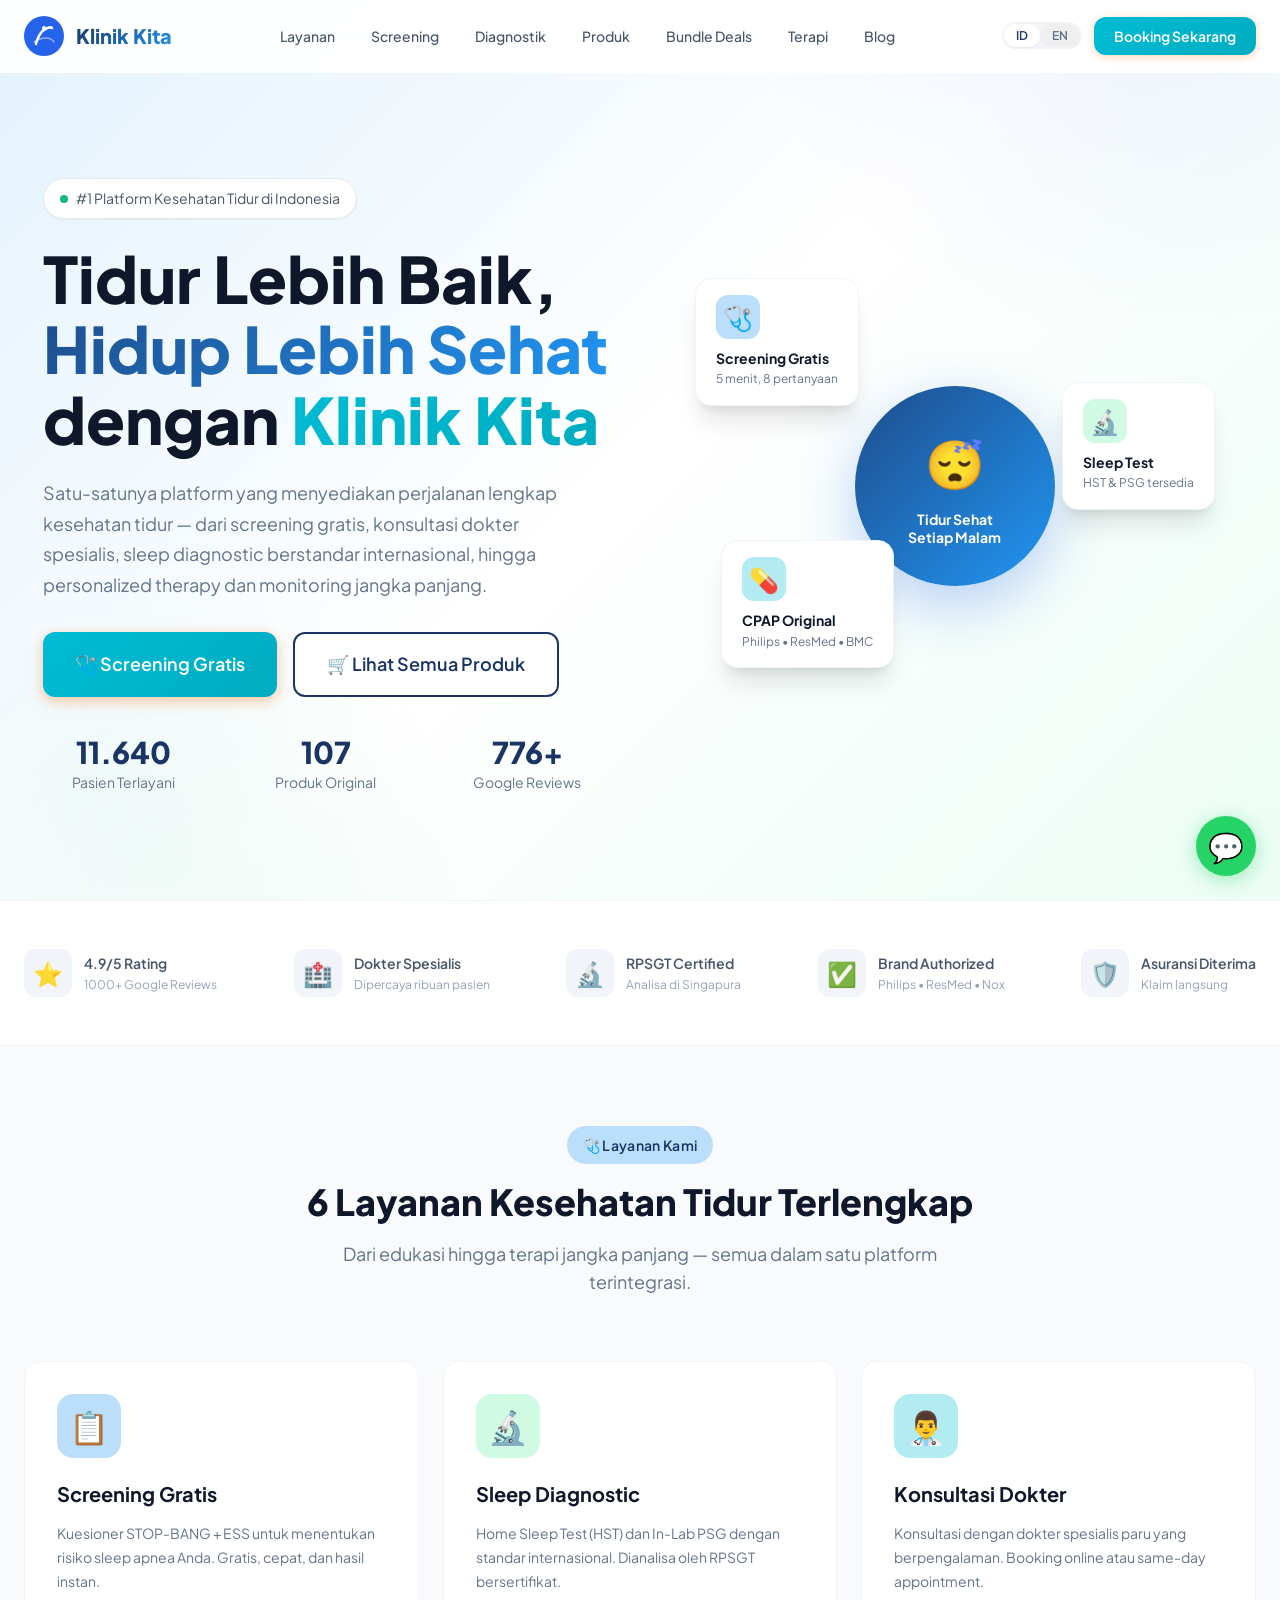
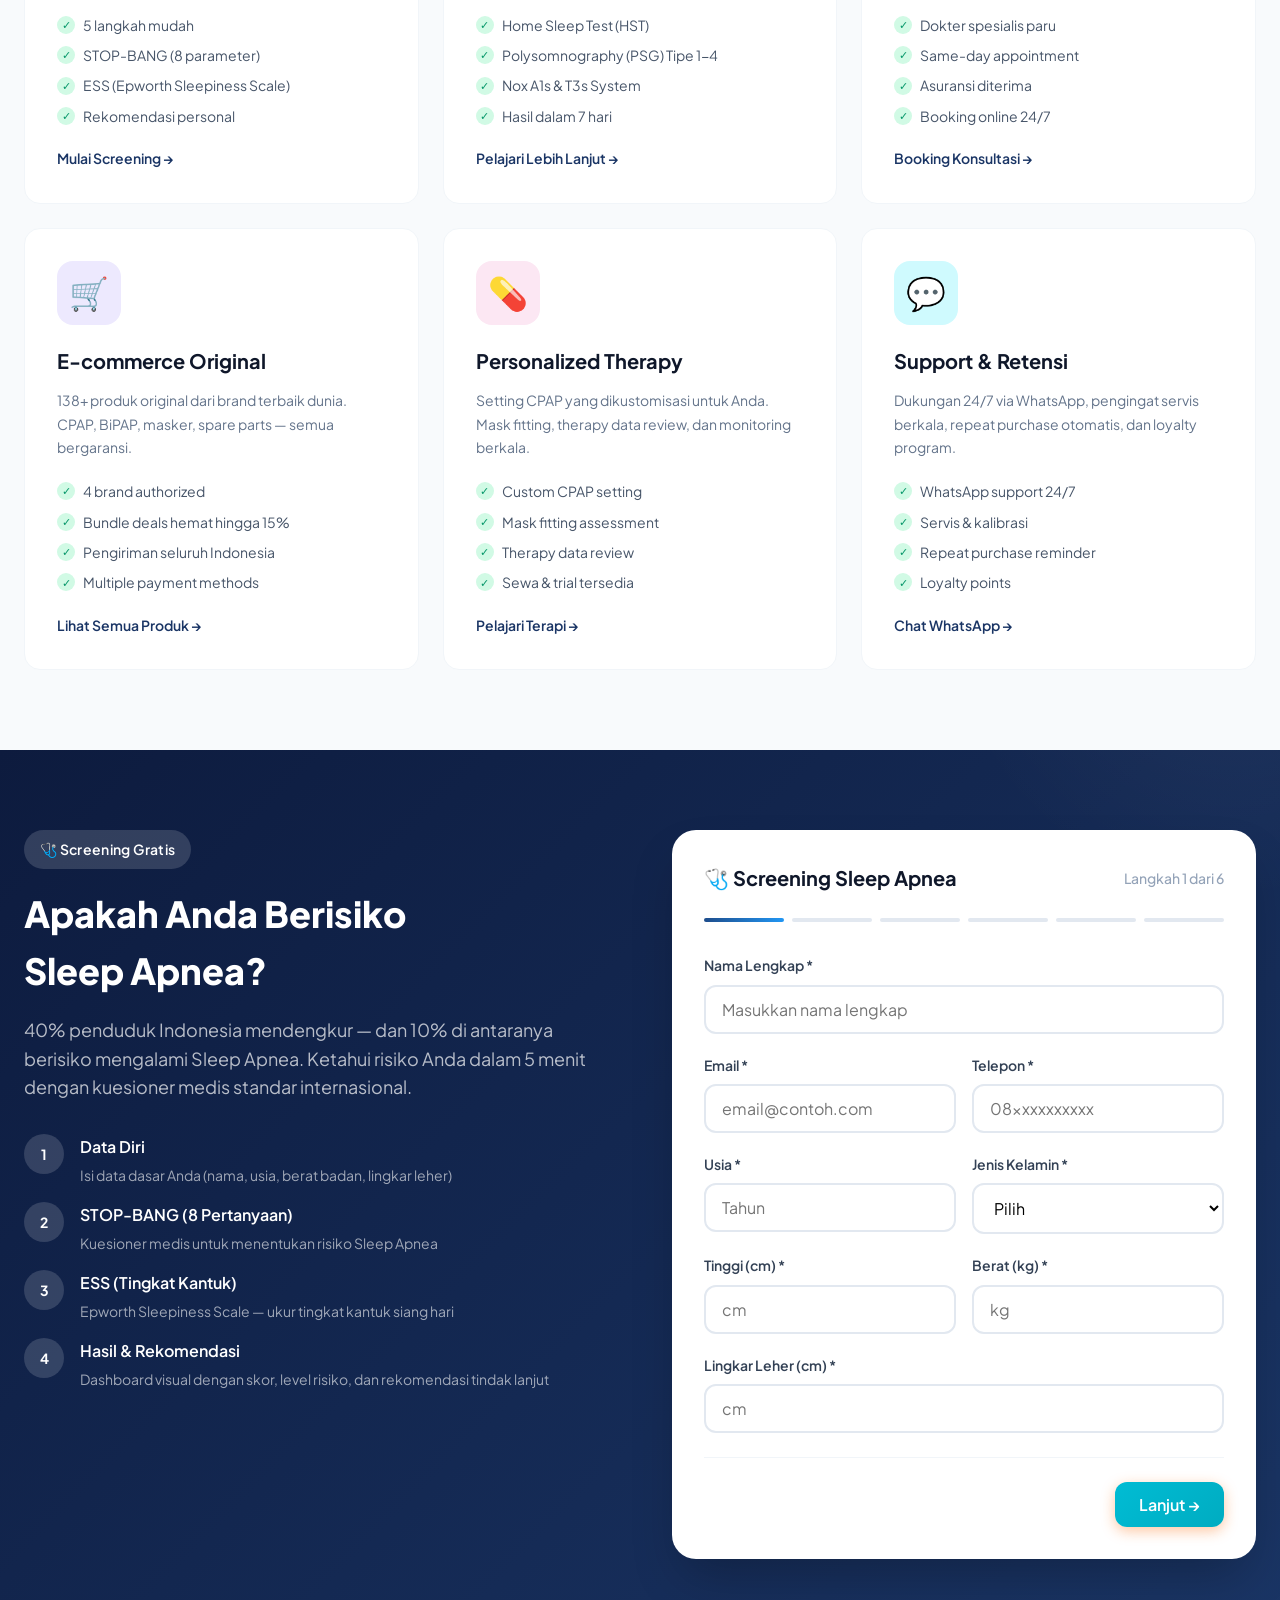
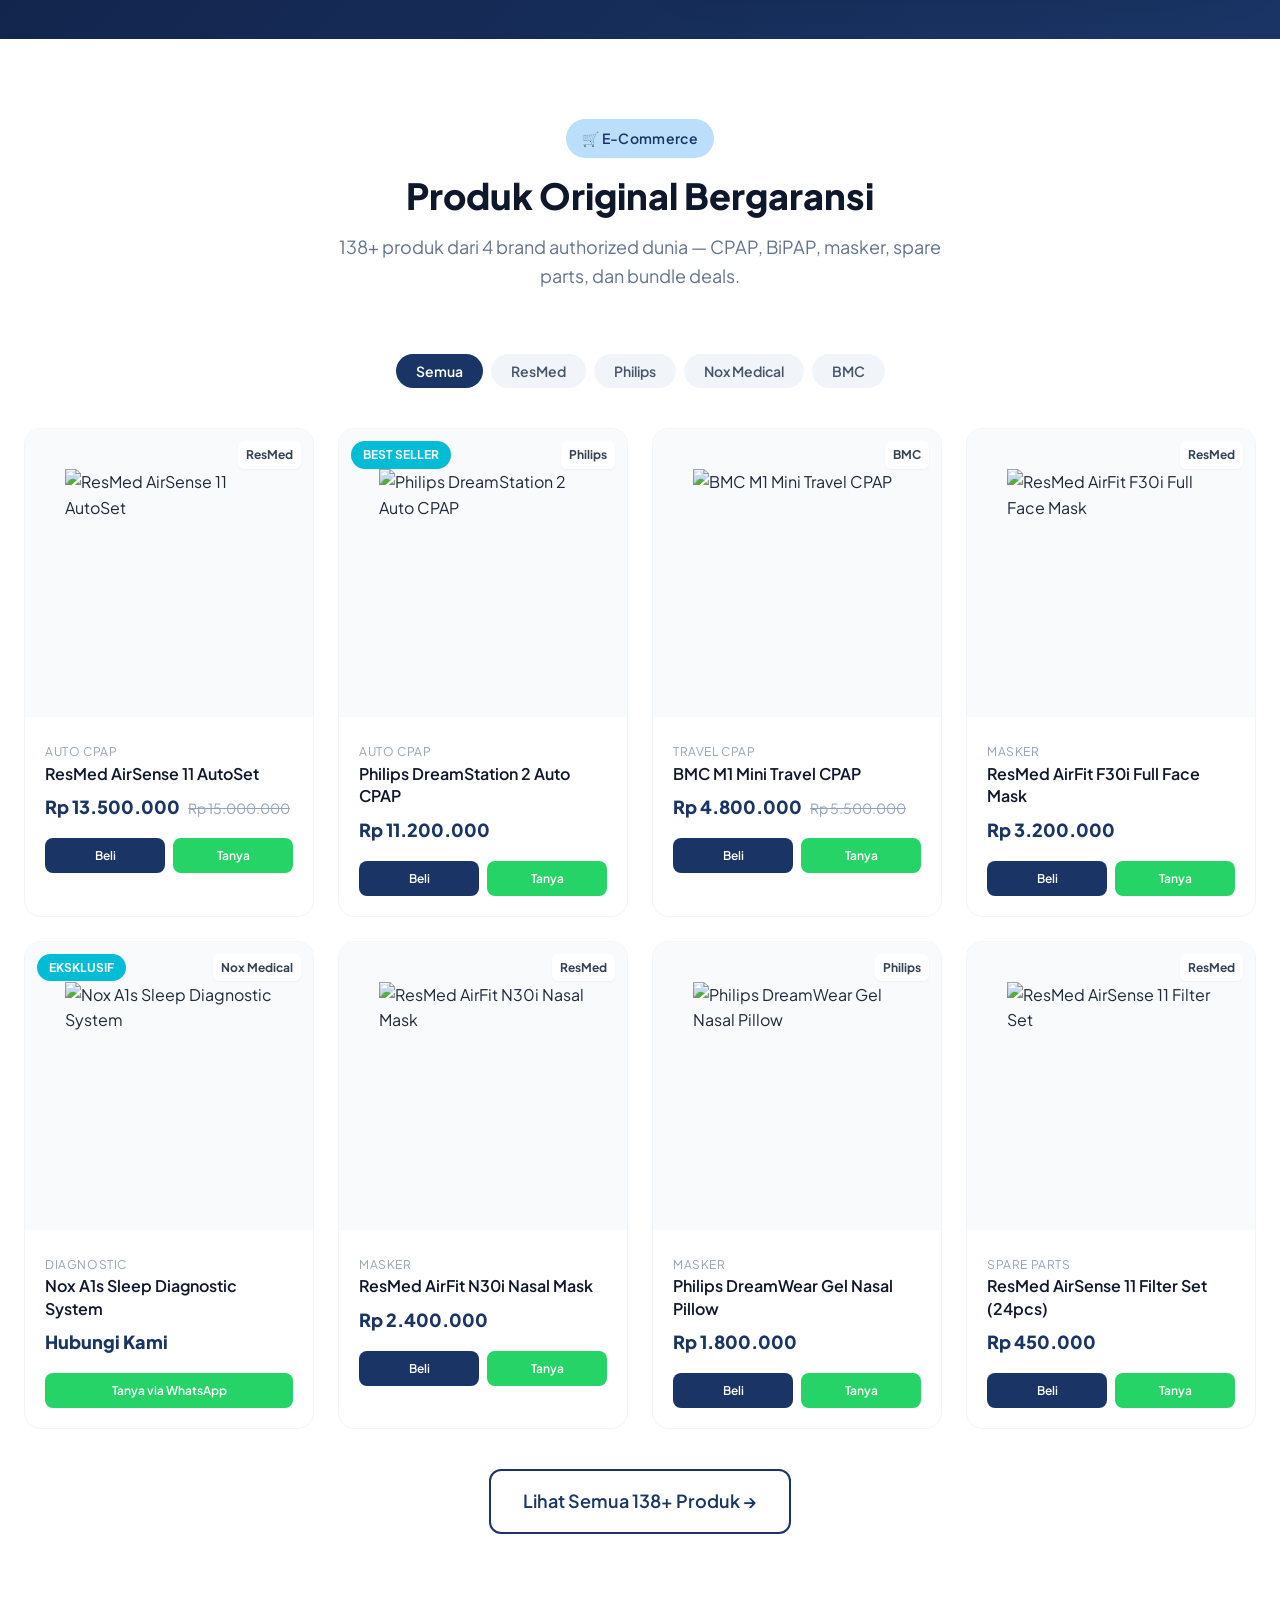
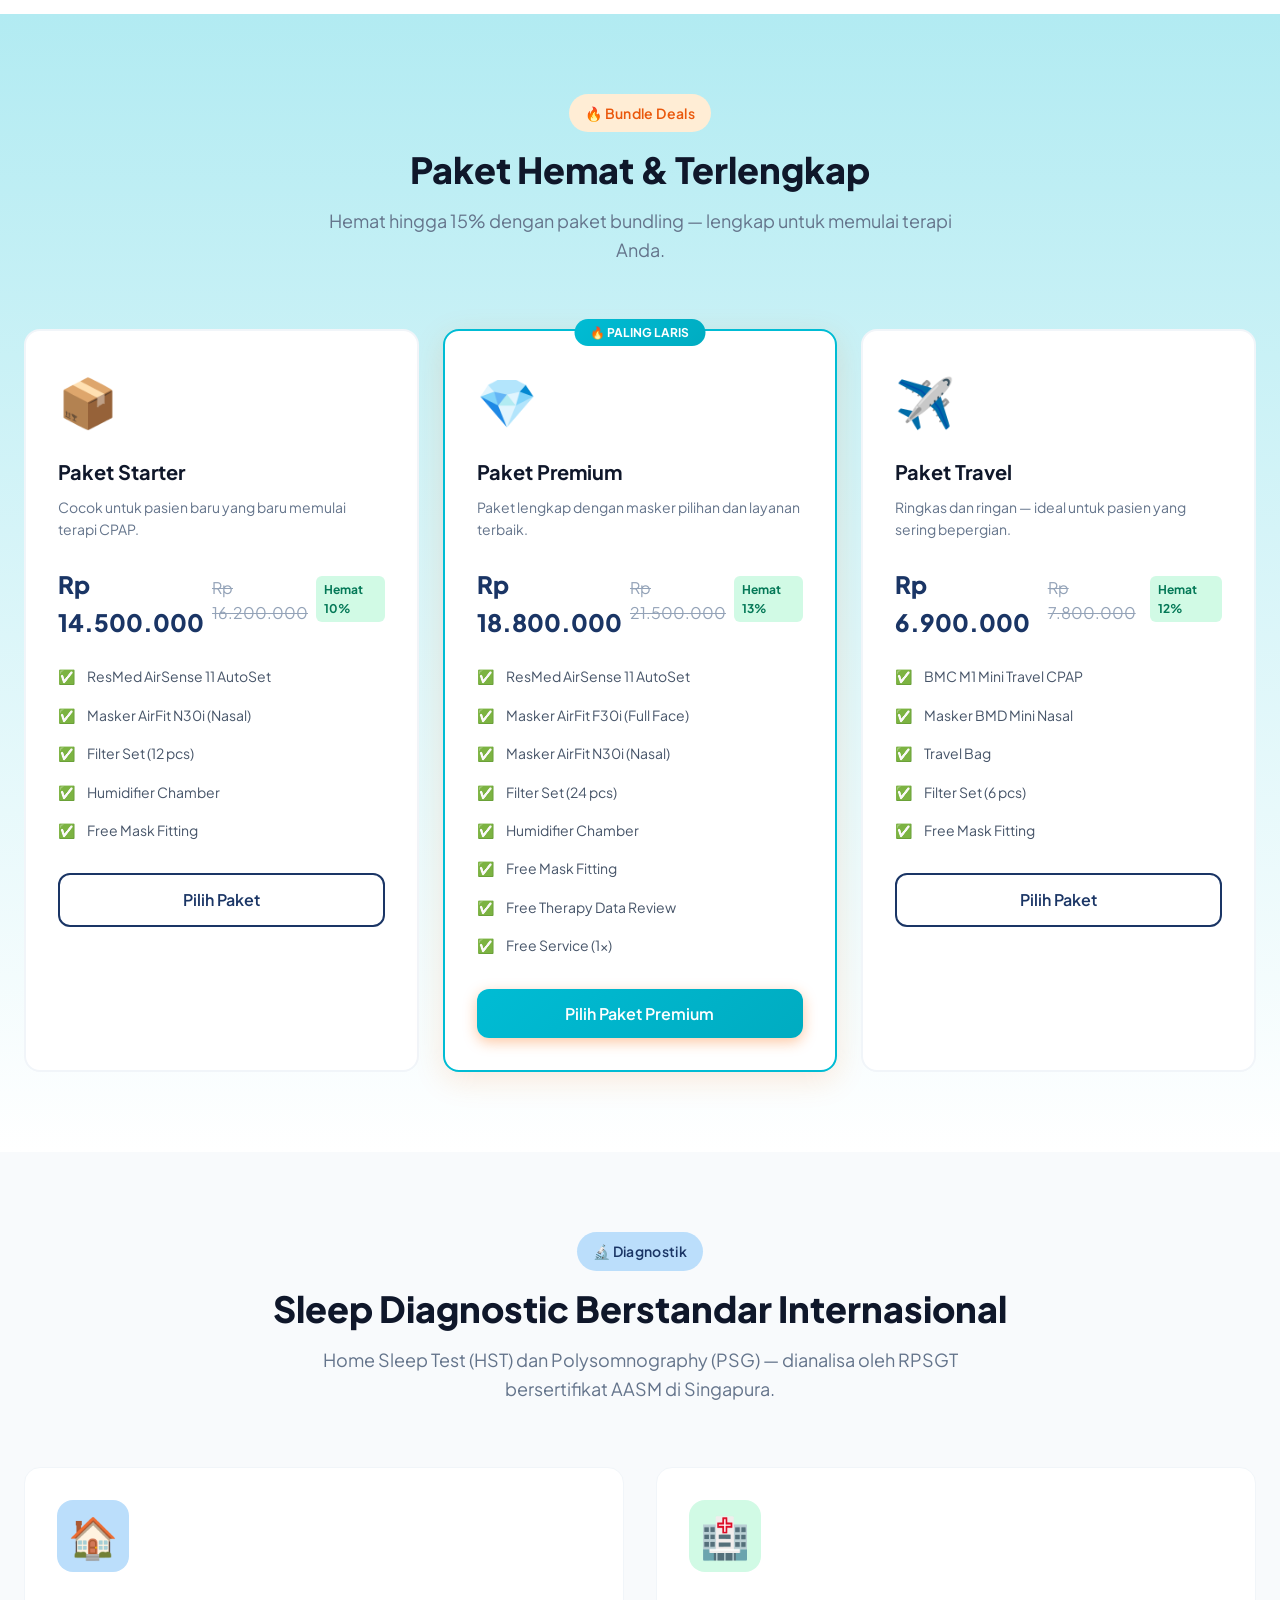
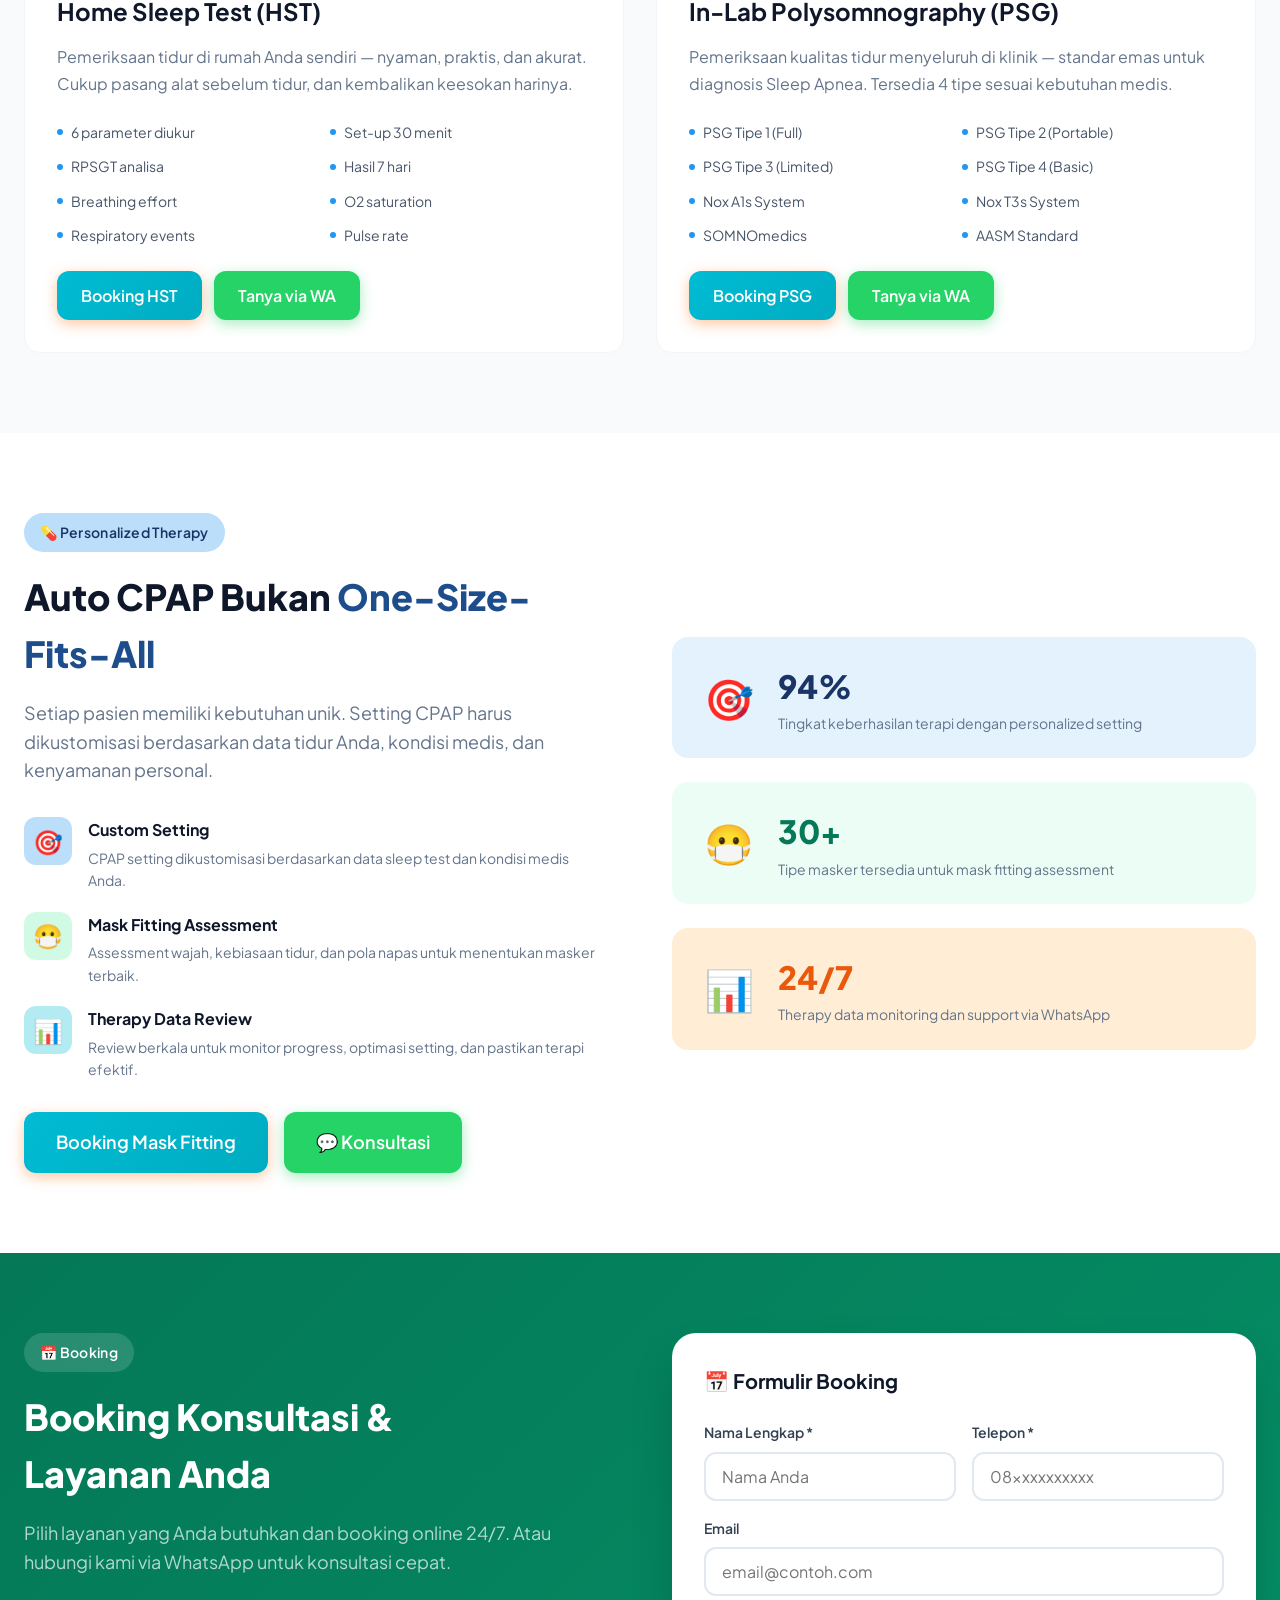
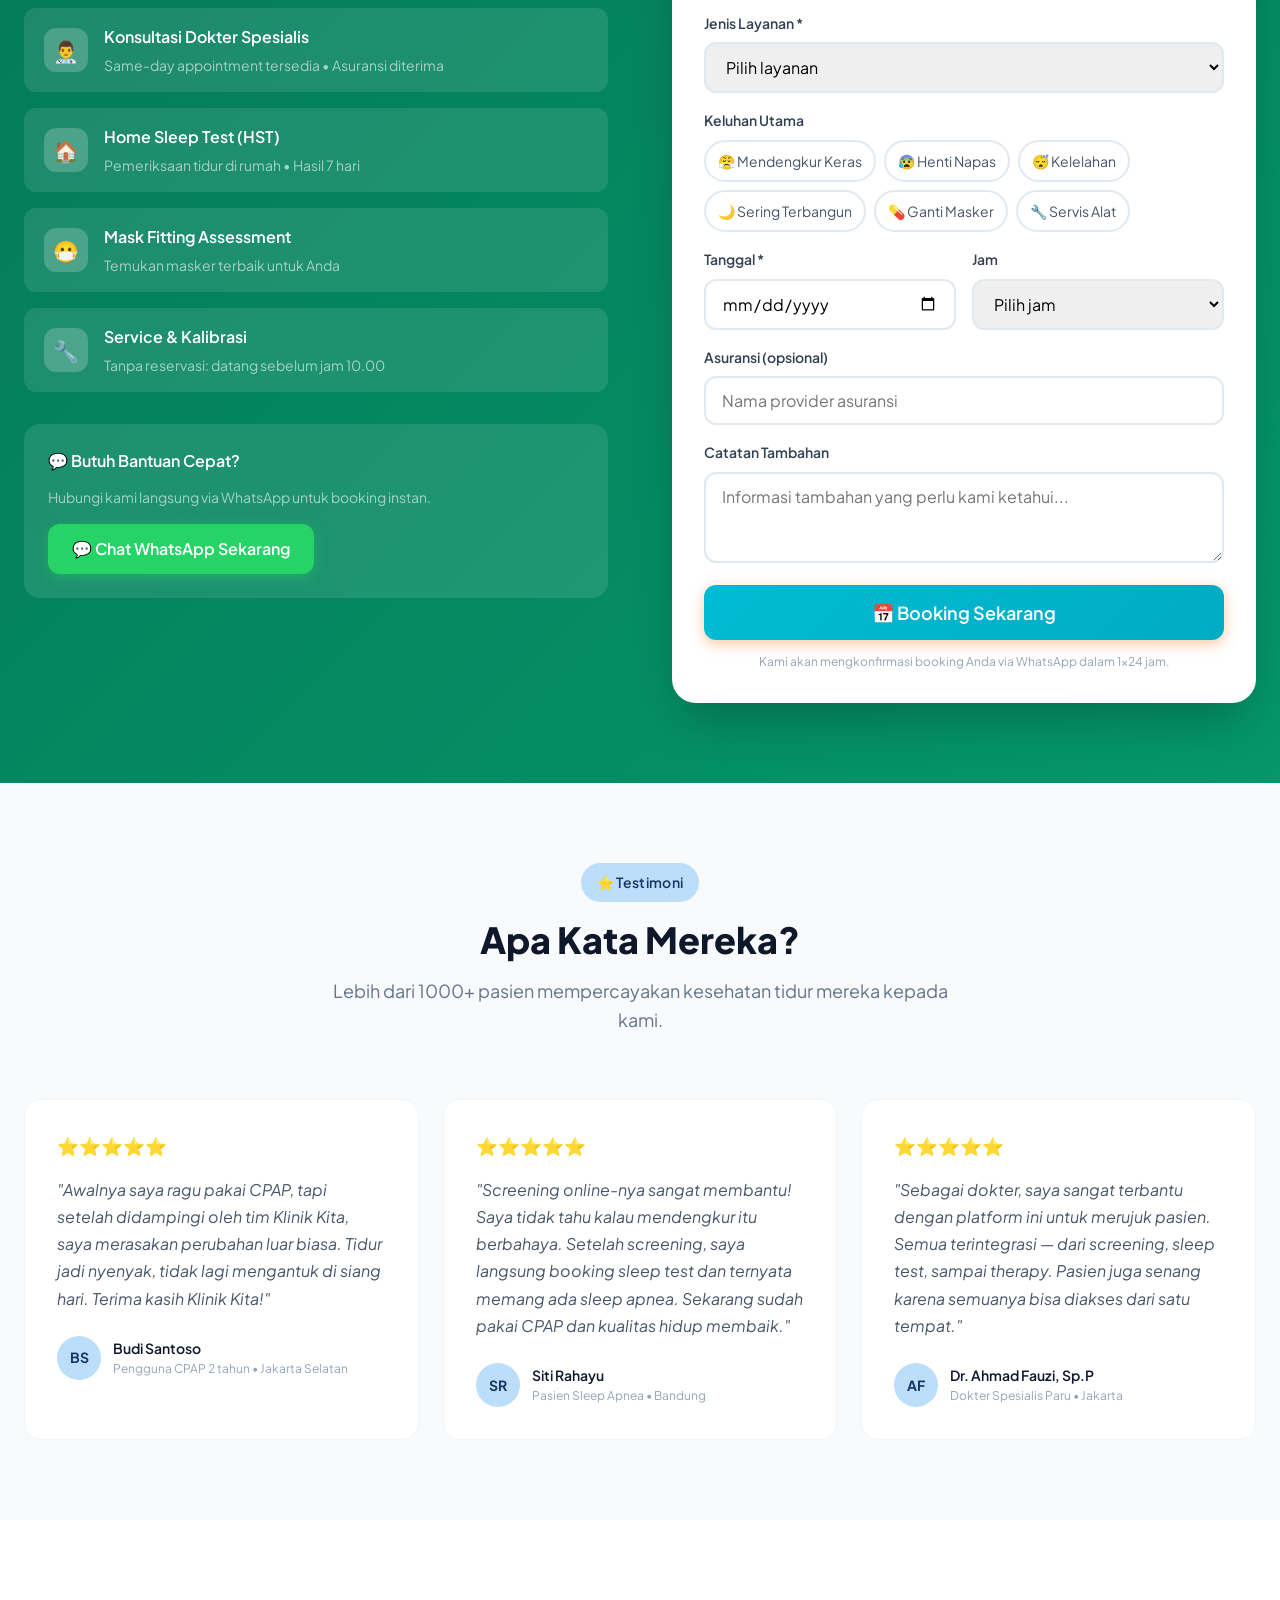
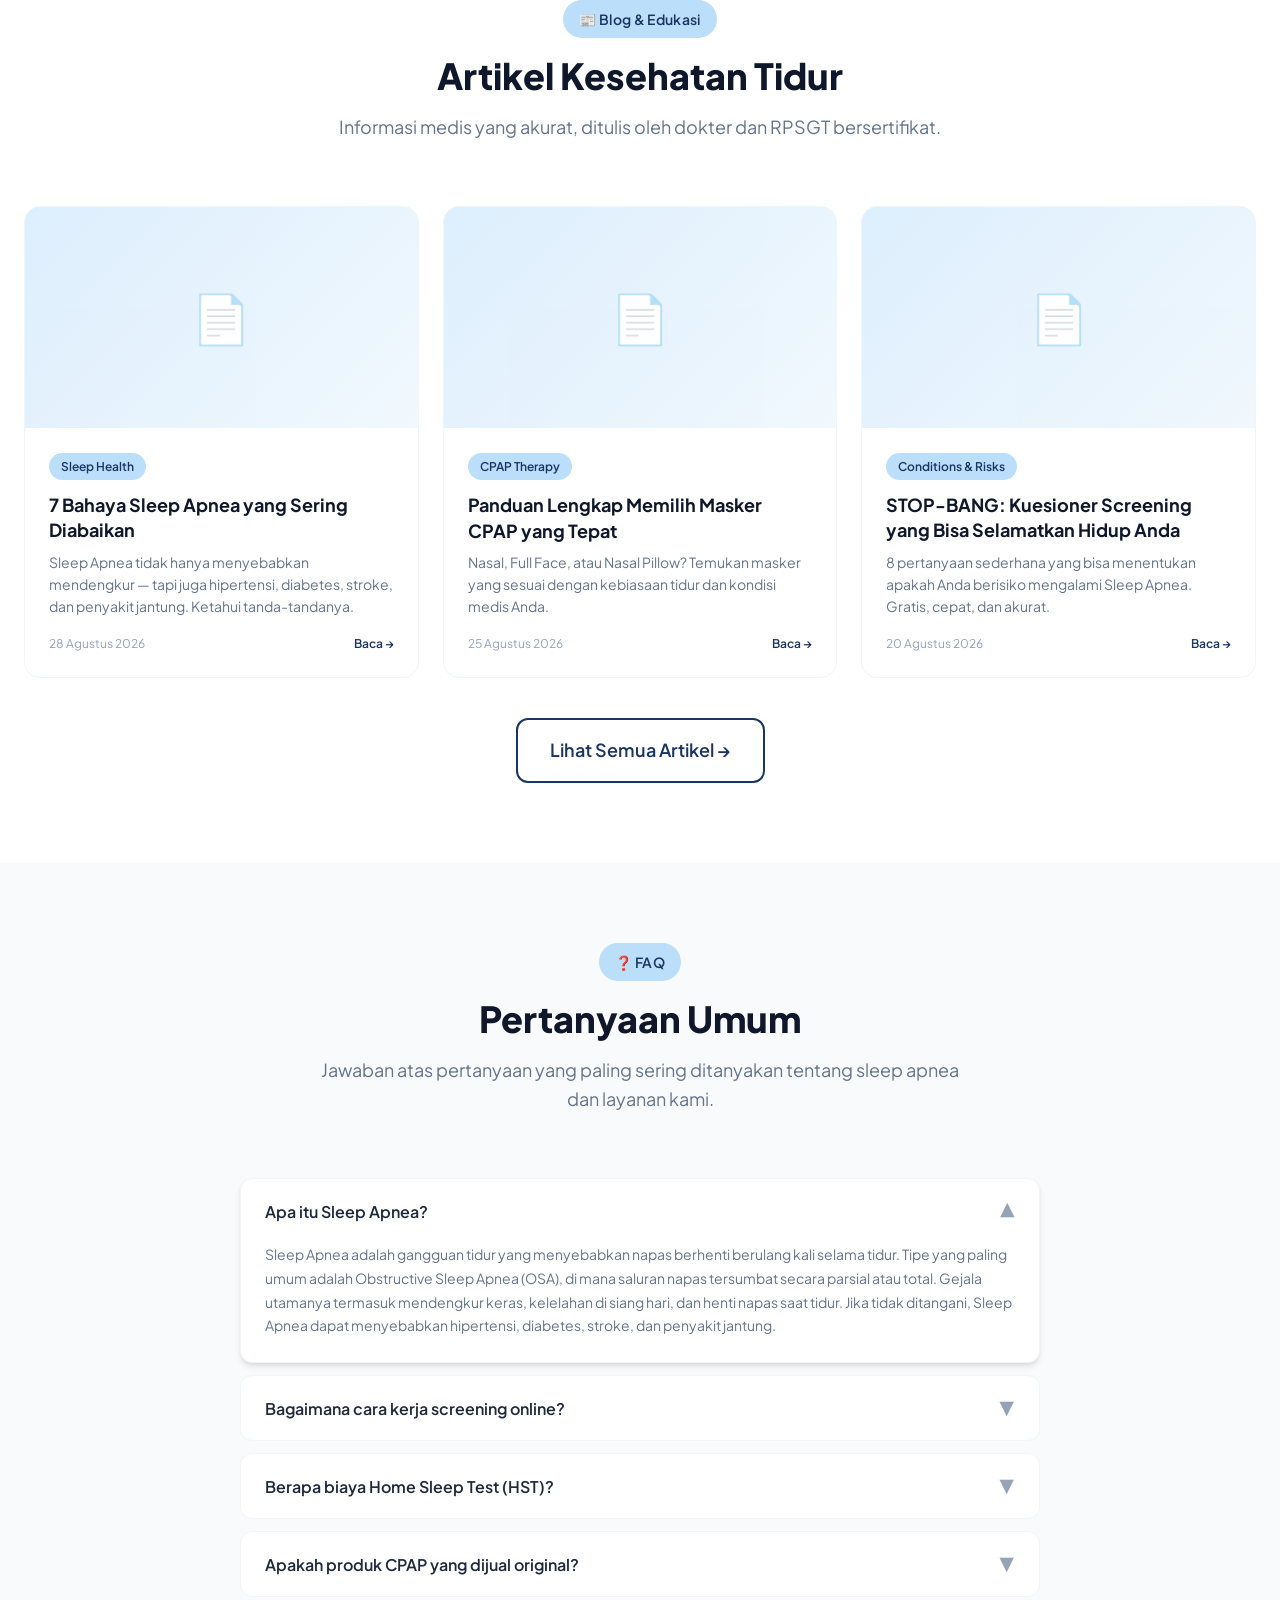
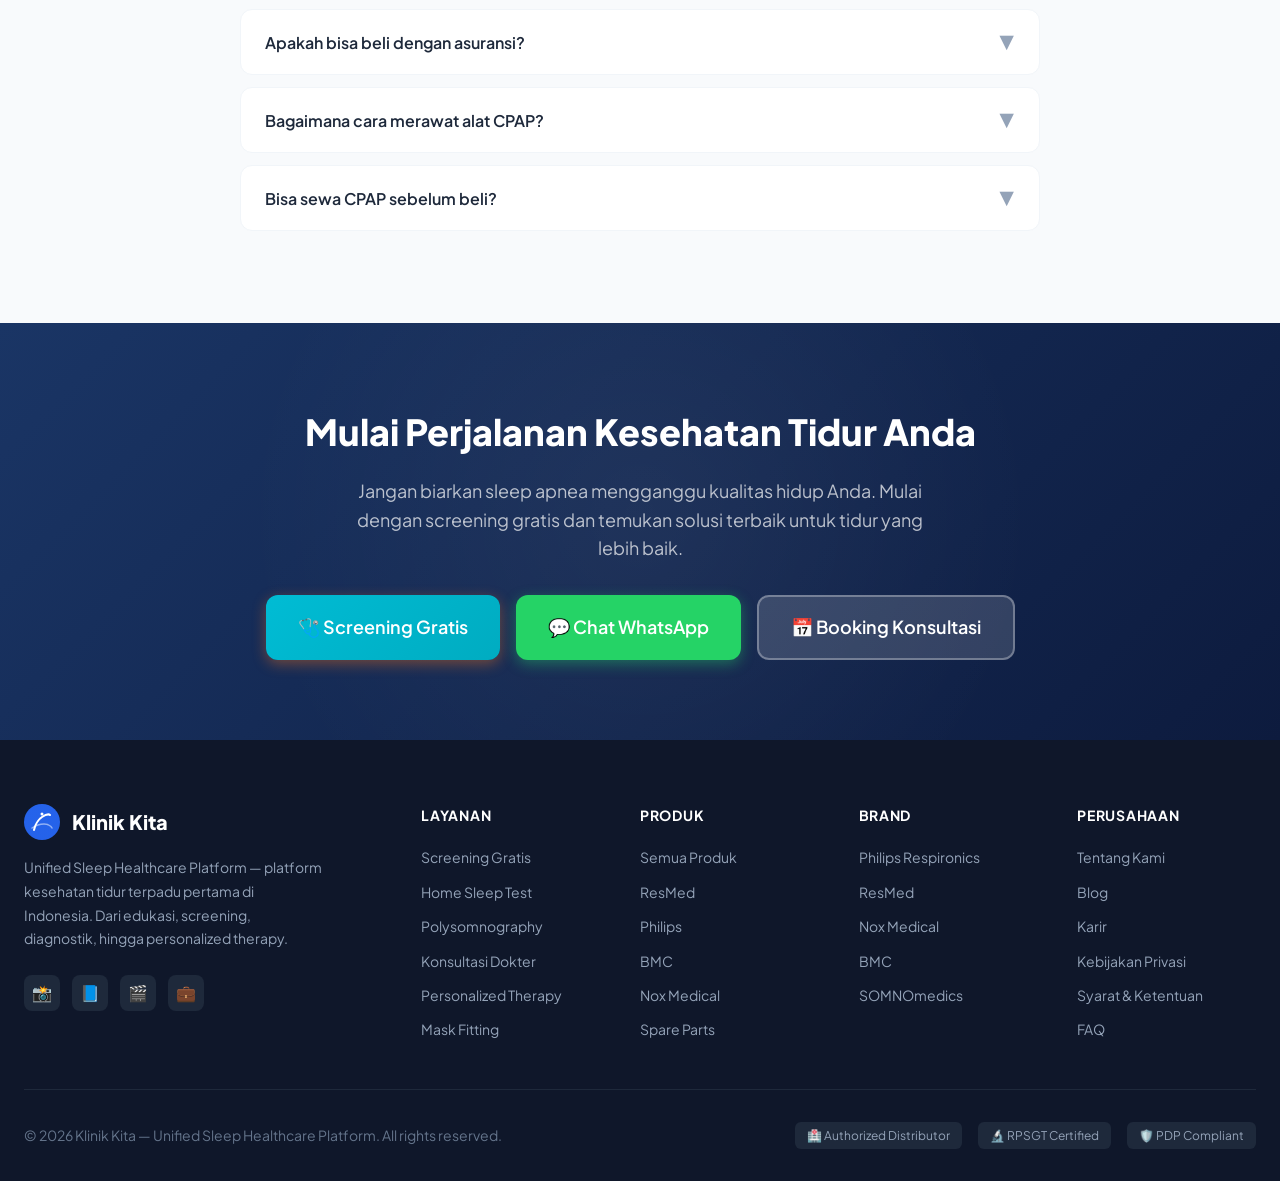
==== landingpage/index.html @ 114c4374 "chore: Update logo to official Klinik Kita logo (PNG) - Replace SVG logo with official PNG logo from" ====
<!DOCTYPE html>
<html lang="id">
<head>
  <meta charset="UTF-8">
  <meta name="viewport" content="width=device-width, initial-scale=1.0">
  <meta name="description" content="Unified Sleep Healthcare Platform — Satu-satunya platform di Indonesia yang menyediakan perjalanan lengkap kesehatan tidur: screening gratis, konsultasi dokter spesialis, sleep diagnostic, e-commerce CPAP, dan personalized therapy.">
  <meta name="keywords" content="sleep apnea, CPAP, BiPAP, screening sleep, home sleep test, Polysomnography, kesehatan tidur, dokter spesialis">
  <meta name="author" content="Unified Sleep Healthcare">
  <meta property="og:title" content="Unified Sleep Healthcare Platform">
  <meta property="og:description" content="Satu-satunya platform di Indonesia yang menyediakan perjalanan lengkap kesehatan tidur.">
  <meta property="og:type" content="website">
  <title>Klinik Kita — Unified Sleep Healthcare Platform</title>

  <!-- Fonts -->
  <link rel="preconnect" href="https://fonts.googleapis.com">
  <link rel="preconnect" href="https://fonts.gstatic.com" crossorigin>
  <link href="https://fonts.googleapis.com/css2?family=Plus+Jakarta+Sans:wght@400;500;600;700;800&display=swap" rel="stylesheet">

  <!-- Stylesheet -->
  <link rel="stylesheet" href="css/style.css">
  <link rel="icon" type="image/svg+xml" href="img/logo.png">

  <!-- Vercel Web Analytics -->
  <script>
    window.va = window.va || function () { (window.vaq = window.vaq || []).push(arguments); };
  </script>
  <script defer src="/_vercel/insights/script.js"></script>

  <!-- Structured Data -->
  <script type="application/ld+json">
  {
    "@context": "https://schema.org",
    "@type": "MedicalOrganization",
    "name": "Unified Sleep Healthcare Platform",
    "description": "Platform kesehatan tidur terpadu pertama di Indonesia",
    "medicalSpecialty": "Pulmonology",
    "availableService": [
      {"@type": "MedicalProcedure", "name": "Home Sleep Test"},
      {"@type": "MedicalProcedure", "name": "Polysomnography"},
      {"@type": "MedicalTherapy", "name": "CPAP Therapy"},
      {"@type": "MedicalTherapy", "name": "Personalized Therapy"}
    ]
  }
  </script>
</head>
<body>

  <!-- Skip Link -->
  <a href="#main" class="skip-link">Skip to main content</a>

  <!-- ============================================
       NAVIGATION
       ============================================ -->
  <nav class="navbar" role="navigation" aria-label="Main navigation">
    <div class="container navbar-inner">
      <!-- Brand -->
      <a href="#" class="navbar-brand" aria-label="Klinik Kita Home">
        <svg viewBox="0 0 40 40" fill="none" xmlns="http://www.w3.org/2000/svg" aria-hidden="true">
          <circle cx="20" cy="20" r="20" fill="url(#grad1)"/>
          <path d="M12 28C12 28 14 18 20 14C26 10 28 12 28 12" stroke="white" stroke-width="2.5" stroke-linecap="round"/>
          <path d="M10 26C10 26 16 22 22 22C28 22 30 26 30 26" stroke="rgba(255,255,255,0.5)" stroke-width="1.5" stroke-linecap="round"/>
          <circle cx="20" cy="12" r="2" fill="white"/>
          <defs>
            <linearGradient id="grad1" x1="0" y1="0" x2="40" y2="40">
              <stop offset="0%" stop-color="#2563eb"/>
              <stop offset="100%" stop-color="#1e40af"/>
            </linearGradient>
          </defs>
        </svg>
        <span>Klinik Kita</span>
      </a>

      <!-- Desktop Menu -->
      <div class="navbar-menu" role="menubar">
        <a href="#services" class="navbar-link" role="menuitem">Layanan</a>
        <a href="#screening" class="navbar-link" role="menuitem">Screening</a>
        <a href="#diagnosis" class="navbar-link" role="menuitem">Diagnostik</a>
        <a href="produk.html" class="navbar-link" role="menuitem">Produk</a>
        <a href="bundle-deals.html" class="navbar-link" role="menuitem">Bundle Deals</a>
        <a href="#therapy" class="navbar-link" role="menuitem">Terapi</a>
        <a href="#blog" class="navbar-link" role="menuitem">Blog</a>
      </div>

      <!-- Actions -->
      <div class="navbar-actions">
        <div class="lang-toggle" role="group" aria-label="Language">
          <button class="lang-btn active" data-lang="id" aria-pressed="true">ID</button>
          <button class="lang-btn" data-lang="en" aria-pressed="false">EN</button>
        </div>
        <a href="#booking" class="btn btn-primary btn-sm navbar-cta">Booking Sekarang</a>
        <button class="mobile-toggle" aria-label="Open menu" onclick="toggleMobileMenu()">
          <span></span><span></span><span></span>
        </button>
      </div>
    </div>
  </nav>

  <!-- Mobile Menu -->
  <div class="mobile-menu" id="mobileMenu" aria-hidden="true">
    <div class="mobile-menu-content">
      <div class="mobile-menu-header">
        <span style="font-weight:700; color:var(--blue-700);">Klinik Kita</span>
        <button class="mobile-menu-close" onclick="toggleMobileMenu()" aria-label="Close menu">✕</button>
      </div>
      <div class="mobile-menu-links">
        <a href="#services" class="mobile-menu-link" onclick="toggleMobileMenu()">
          <span class="icon">🩺</span> Layanan
        </a>
        <a href="#screening" class="mobile-menu-link" onclick="toggleMobileMenu()">
          <span class="icon">📋</span> Screening Gratis
        </a>
        <a href="#diagnosis" class="mobile-menu-link" onclick="toggleMobileMenu()">
          <span class="icon">🔬</span> Diagnostik
        </a>
        <a href="produk.html" class="mobile-menu-link" onclick="toggleMobileMenu()">
          <span class="icon">🛒</span> Produk
        </a>
        <a href="bundle-deals.html" class="mobile-menu-link" onclick="toggleMobileMenu()">
          <span class="icon">📦</span> Bundle Deals
        </a>
        <a href="#therapy" class="mobile-menu-link" onclick="toggleMobileMenu()">
          <span class="icon">💊</span> Personalized Terapi
        </a>
        <a href="#booking" class="mobile-menu-link" onclick="toggleMobileMenu()">
          <span class="icon">📅</span> Konsultasi
        </a>
        <a href="#blog" class="mobile-menu-link" onclick="toggleMobileMenu()">
          <span class="icon">📰</span> Blog
        </a>
        <div class="mobile-menu-divider"></div>
        <a href="#booking" class="mobile-menu-cta" onclick="toggleMobileMenu()">Booking Sekarang</a>
      </div>
    </div>
  </div>

  <!-- ============================================
       MAIN CONTENT
       ============================================ -->
  <main id="main">

    <!-- HERO SECTION -->
    <section class="hero" id="home">
      <div class="container">
        <div class="hero-grid">
          <!-- Hero Content -->
          <div class="hero-content">
            <div class="hero-badge">
              <span class="badge-dot"></span>
              #1 Platform Kesehatan Tidur di Indonesia
            </div>
            <h1 class="hero-title">
              Tidur Lebih Baik,<br>
              <span class="highlight">Hidup Lebih Sehat</span><br>
              dengan <span class="highlight-orange">Klinik Kita</span>
            </h1>
            <p class="hero-description">
              Satu-satunya platform yang menyediakan perjalanan lengkap kesehatan tidur — dari screening gratis, konsultasi dokter spesialis, sleep diagnostic berstandar internasional, hingga personalized therapy dan monitoring jangka panjang.
            </p>
            <div class="hero-cta">
              <a href="#screening" class="btn btn-primary btn-lg">
                🩺 Screening Gratis
              </a>
              <a href="produk.html" class="btn btn-secondary btn-lg">
                🛒 Lihat Semua Produk
              </a>
            </div>
            <div class="hero-stats">
              <div class="hero-stat">
                <div class="hero-stat-number" data-target="15000">0</div>
                <div class="hero-stat-label">Pasien Terlayani</div>
              </div>
              <div class="hero-stat">
                <div class="hero-stat-number" data-target="138">0</div>
                <div class="hero-stat-label">Produk Original</div>
              </div>
              <div class="hero-stat">
                <div class="hero-stat-number" data-target="1000" data-suffix="+">0</div>
                <div class="hero-stat-label">Google Reviews</div>
              </div>
            </div>
          </div>

          <!-- Hero Visual -->
          <div class="hero-visual" aria-hidden="true">
            <div class="hero-illustration">
              <!-- Center Circle -->
              <div class="hero-center-circle">
                <span class="icon">😴</span>
                <span class="text">Tidur Sehat<br>Setiap Malam</span>
              </div>

              <!-- Floating Cards -->
              <div class="hero-card hero-card-1">
                <div class="hero-card-icon blue">🩺</div>
                <div class="hero-card-title">Screening Gratis</div>
                <div class="hero-card-desc">5 menit, 8 pertanyaan</div>
              </div>
              <div class="hero-card hero-card-2">
                <div class="hero-card-icon green">🔬</div>
                <div class="hero-card-title">Sleep Test</div>
                <div class="hero-card-desc">HST & PSG tersedia</div>
              </div>
              <div class="hero-card hero-card-3">
                <div class="hero-card-icon orange">💊</div>
                <div class="hero-card-title">CPAP Original</div>
                <div class="hero-card-desc">Philips • ResMed • BMC</div>
              </div>
            </div>
          </div>
        </div>
      </div>
    </section>

    <!-- TRUST SIGNALS -->
    <section class="trust-section" aria-label="Trust signals">
      <div class="container">
        <div class="trust-grid">
          <div class="trust-item animate-on-scroll">
            <div class="trust-icon">⭐</div>
            <div>
              <div class="trust-text">4.9/5 Rating</div>
              <div class="trust-subtext">1000+ Google Reviews</div>
            </div>
          </div>
          <div class="trust-item animate-on-scroll animate-delay-1">
            <div class="trust-icon">🏥</div>
            <div>
              <div class="trust-text">Dokter Spesialis</div>
              <div class="trust-subtext">Dipercaya ribuan pasien</div>
            </div>
          </div>
          <div class="trust-item animate-on-scroll animate-delay-2">
            <div class="trust-icon">🔬</div>
            <div>
              <div class="trust-text">RPSGT Certified</div>
              <div class="trust-subtext">Analisa di Singapura</div>
            </div>
          </div>
          <div class="trust-item animate-on-scroll animate-delay-3">
            <div class="trust-icon">✅</div>
            <div>
              <div class="trust-text">Brand Authorized</div>
              <div class="trust-subtext">Philips • ResMed • Nox</div>
            </div>
          </div>
          <div class="trust-item animate-on-scroll animate-delay-4">
            <div class="trust-icon">🛡️</div>
            <div>
              <div class="trust-text">Asuransi Diterima</div>
              <div class="trust-subtext">Klaim langsung</div>
            </div>
          </div>
        </div>
      </div>
    </section>

    <!-- SERVICES SECTION -->
    <section class="section services-section" id="services">
      <div class="container">
        <div class="section-header animate-on-scroll">
          <span class="section-badge">🩺 Layanan Kami</span>
          <h2 class="section-title">6 Layanan Kesehatan Tidur Terlengkap</h2>
          <p class="section-subtitle">Dari edukasi hingga terapi jangka panjang — semua dalam satu platform terintegrasi.</p>
        </div>

        <div class="services-grid">
          <!-- Service 1: Screening -->
          <div class="service-card animate-on-scroll">
            <div class="service-icon blue">📋</div>
            <h3 class="service-title">Screening Gratis</h3>
            <p class="service-description">Kuesioner STOP-BANG + ESS untuk menentukan risiko sleep apnea Anda. Gratis, cepat, dan hasil instan.</p>
            <div class="service-features">
              <div class="service-feature">
                <span class="check">✓</span> 5 langkah mudah
              </div>
              <div class="service-feature">
                <span class="check">✓</span> STOP-BANG (8 parameter)
              </div>
              <div class="service-feature">
                <span class="check">✓</span> ESS (Epworth Sleepiness Scale)
              </div>
              <div class="service-feature">
                <span class="check">✓</span> Rekomendasi personal
              </div>
            </div>
            <a href="#screening" class="service-cta">Mulai Screening →</a>
          </div>

          <!-- Service 2: Diagnosis -->
          <div class="service-card animate-on-scroll animate-delay-1">
            <div class="service-icon green">🔬</div>
            <h3 class="service-title">Sleep Diagnostic</h3>
            <p class="service-description">Home Sleep Test (HST) dan In-Lab PSG dengan standar internasional. Dianalisa oleh RPSGT bersertifikat.</p>
            <div class="service-features">
              <div class="service-feature">
                <span class="check">✓</span> Home Sleep Test (HST)
              </div>
              <div class="service-feature">
                <span class="check">✓</span> Polysomnography (PSG) Tipe 1-4
              </div>
              <div class="service-feature">
                <span class="check">✓</span> Nox A1s & T3s System
              </div>
              <div class="service-feature">
                <span class="check">✓</span> Hasil dalam 7 hari
              </div>
            </div>
            <a href="#diagnosis" class="service-cta">Pelajari Lebih Lanjut →</a>
          </div>

          <!-- Service 3: Consultation -->
          <div class="service-card animate-on-scroll animate-delay-2">
            <div class="service-icon orange">👨‍⚕️</div>
            <h3 class="service-title">Konsultasi Dokter</h3>
            <p class="service-description">Konsultasi dengan dokter spesialis paru yang berpengalaman. Booking online atau same-day appointment.</p>
            <div class="service-features">
              <div class="service-feature">
                <span class="check">✓</span> Dokter spesialis paru
              </div>
              <div class="service-feature">
                <span class="check">✓</span> Same-day appointment
              </div>
              <div class="service-feature">
                <span class="check">✓</span> Asuransi diterima
              </div>
              <div class="service-feature">
                <span class="check">✓</span> Booking online 24/7
              </div>
            </div>
            <a href="#booking" class="service-cta">Booking Konsultasi →</a>
          </div>

          <!-- Service 4: E-commerce -->
          <div class="service-card animate-on-scroll animate-delay-3">
            <div class="service-icon purple">🛒</div>
            <h3 class="service-title">E-commerce Original</h3>
            <p class="service-description">138+ produk original dari brand terbaik dunia. CPAP, BiPAP, masker, spare parts — semua bergaransi.</p>
            <div class="service-features">
              <div class="service-feature">
                <span class="check">✓</span> 4 brand authorized
              </div>
              <div class="service-feature">
                <span class="check">✓</span> Bundle deals hemat hingga 15%
              </div>
              <div class="service-feature">
                <span class="check">✓</span> Pengiriman seluruh Indonesia
              </div>
              <div class="service-feature">
                <span class="check">✓</span> Multiple payment methods
              </div>
            </div>
            <a href="produk.html" class="service-cta">Lihat Semua Produk →</a>
          </div>

          <!-- Service 5: Therapy -->
          <div class="service-card animate-on-scroll animate-delay-4">
            <div class="service-icon pink">💊</div>
            <h3 class="service-title">Personalized Therapy</h3>
            <p class="service-description">Setting CPAP yang dikustomisasi untuk Anda. Mask fitting, therapy data review, dan monitoring berkala.</p>
            <div class="service-features">
              <div class="service-feature">
                <span class="check">✓</span> Custom CPAP setting
              </div>
              <div class="service-feature">
                <span class="check">✓</span> Mask fitting assessment
              </div>
              <div class="service-feature">
                <span class="check">✓</span> Therapy data review
              </div>
              <div class="service-feature">
                <span class="check">✓</span> Sewa & trial tersedia
              </div>
            </div>
            <a href="#therapy" class="service-cta">Pelajari Terapi →</a>
          </div>

          <!-- Service 6: Support -->
          <div class="service-card animate-on-scroll animate-delay-5">
            <div class="service-icon cyan">💬</div>
            <h3 class="service-title">Support & Retensi</h3>
            <p class="service-description">Dukungan 24/7 via WhatsApp, pengingat servis berkala, repeat purchase otomatis, dan loyalty program.</p>
            <div class="service-features">
              <div class="service-feature">
                <span class="check">✓</span> WhatsApp support 24/7
              </div>
              <div class="service-feature">
                <span class="check">✓</span> Servis & kalibrasi
              </div>
              <div class="service-feature">
                <span class="check">✓</span> Repeat purchase reminder
              </div>
              <div class="service-feature">
                <span class="check">✓</span> Loyalty points
              </div>
            </div>
            <a href="https://wa.me/6281384626118" class="service-cta">Chat WhatsApp →</a>
          </div>
        </div>
      </div>
    </section>

    <!-- SCREENING SECTION -->
    <section class="section screening-section" id="screening">
      <div class="container">
        <div class="screening-grid">
          <!-- Info -->
          <div class="screening-info animate-on-scroll">
            <span class="section-badge" style="background:rgba(255,255,255,0.15); color:#fff;">🩺 Screening Gratis</span>
            <h2>Apakah Anda Berisiko<br>Sleep Apnea?</h2>
            <p>40% penduduk Indonesia mendengkur — dan 10% di antaranya berisiko mengalami Sleep Apnea. Ketahui risiko Anda dalam 5 menit dengan kuesioner medis standar internasional.</p>

            <div class="screening-steps">
              <div class="screening-step">
                <div class="step-number">1</div>
                <div class="step-content">
                  <h4>Data Diri</h4>
                  <p>Isi data dasar Anda (nama, usia, berat badan, lingkar leher)</p>
                </div>
              </div>
              <div class="screening-step">
                <div class="step-number">2</div>
                <div class="step-content">
                  <h4>STOP-BANG (8 Pertanyaan)</h4>
                  <p>Kuesioner medis untuk menentukan risiko Sleep Apnea</p>
                </div>
              </div>
              <div class="screening-step">
                <div class="step-number">3</div>
                <div class="step-content">
                  <h4>ESS (Tingkat Kantuk)</h4>
                  <p>Epworth Sleepiness Scale — ukur tingkat kantuk siang hari</p>
                </div>
              </div>
              <div class="screening-step">
                <div class="step-number">4</div>
                <div class="step-content">
                  <h4>Hasil & Rekomendasi</h4>
                  <p>Dashboard visual dengan skor, level risiko, dan rekomendasi tindak lanjut</p>
                </div>
              </div>
            </div>
          </div>

          <!-- Wizard -->
          <div class="screening-wizard animate-on-scroll animate-delay-2" id="screeningWizard">
            <div class="wizard-header">
              <h3 class="wizard-title">🩺 Screening Sleep Apnea</h3>
              <span class="wizard-step-indicator" id="stepIndicator">Langkah 1 dari 6</span>
            </div>

            <!-- Progress Bar -->
            <div class="wizard-progress" id="wizardProgress">
              <div class="wizard-progress-step active"></div>
              <div class="wizard-progress-step"></div>
              <div class="wizard-progress-step"></div>
              <div class="wizard-progress-step"></div>
              <div class="wizard-progress-step"></div>
              <div class="wizard-progress-step"></div>
            </div>

            <!-- Step Container -->
            <div id="wizardSteps">
              <!-- Step 1: Data Diri -->
              <div class="wizard-step active" data-step="1">
                <div class="wizard-form-group">
                  <label class="wizard-label" for="screenName">Nama Lengkap *</label>
                  <input type="text" id="screenName" class="wizard-input" placeholder="Masukkan nama lengkap" required>
                </div>
                <div class="wizard-input-group">
                  <div class="wizard-form-group">
                    <label class="wizard-label" for="screenEmail">Email *</label>
                    <input type="email" id="screenEmail" class="wizard-input" placeholder="email@contoh.com" required>
                  </div>
                  <div class="wizard-form-group">
                    <label class="wizard-label" for="screenPhone">Telepon *</label>
                    <input type="tel" id="screenPhone" class="wizard-input" placeholder="08xxxxxxxxxx" required>
                  </div>
                </div>
                <div class="wizard-input-group">
                  <div class="wizard-form-group">
                    <label class="wizard-label" for="screenAge">Usia *</label>
                    <input type="number" id="screenAge" class="wizard-input" placeholder="Tahun" min="18" max="100" required>
                  </div>
                  <div class="wizard-form-group">
                    <label class="wizard-label" for="screenGender">Jenis Kelamin *</label>
                    <select id="screenGender" class="wizard-input" required>
                      <option value="">Pilih</option>
                      <option value="laki-laki">Laki-laki</option>
                      <option value="perempuan">Perempuan</option>
                    </select>
                  </div>
                </div>
                <div class="wizard-input-group">
                  <div class="wizard-form-group">
                    <label class="wizard-label" for="screenHeight">Tinggi (cm) *</label>
                    <input type="number" id="screenHeight" class="wizard-input" placeholder="cm" min="100" max="250" required>
                  </div>
                  <div class="wizard-form-group">
                    <label class="wizard-label" for="screenWeight">Berat (kg) *</label>
                    <input type="number" id="screenWeight" class="wizard-input" placeholder="kg" min="30" max="300" required>
                  </div>
                </div>
                <div class="wizard-form-group">
                  <label class="wizard-label" for="screenNeck">Lingkar Leher (cm) *</label>
                  <input type="number" id="screenNeck" class="wizard-input" placeholder="cm" min="20" max="60" required>
                </div>
                <div class="wizard-nav">
                  <div></div>
                  <button class="btn btn-primary" onclick="nextStep(2)">Lanjut →</button>
                </div>
              </div>

              <!-- Step 2: STOP-BANG Q1-Q2 -->
              <div class="wizard-step" data-step="2" style="display:none;">
                <div class="wizard-question">
                  <p>S — <strong>S</strong>noring: Apakah Anda mendengkur keras?</p>
                  <div class="wizard-options">
                    <button class="wizard-option" onclick="selectOption(this, 'q1', 'yes')">Ya</button>
                    <button class="wizard-option" onclick="selectOption(this, 'q1', 'no')">Tidak</button>
                  </div>
                </div>
                <div class="wizard-question">
                  <p>T — <strong>T</strong>ired: Apakah Anda sering merasa lelah atau mengantuk di siang hari?</p>
                  <div class="wizard-options">
                    <button class="wizard-option" onclick="selectOption(this, 'q2', 'yes')">Ya</button>
                    <button class="wizard-option" onclick="selectOption(this, 'q2', 'no')">Tidak</button>
                  </div>
                </div>
                <div class="wizard-nav">
                  <button class="btn btn-ghost" onclick="prevStep(1)">← Kembali</button>
                  <button class="btn btn-primary" onclick="nextStep(3)">Lanjut →</button>
                </div>
              </div>

              <!-- Step 3: STOP-BANG Q3-Q4 -->
              <div class="wizard-step" data-step="3" style="display:none;">
                <div class="wizard-question">
                  <p>O — <strong>O</strong>bserved: Apakah seseorang pernah mengamati Anda berhenti bernapas saat tidur?</p>
                  <div class="wizard-options">
                    <button class="wizard-option" onclick="selectOption(this, 'q3', 'yes')">Ya</button>
                    <button class="wizard-option" onclick="selectOption(this, 'q3', 'no')">Tidak</button>
                  </div>
                </div>
                <div class="wizard-question">
                  <p>P — <strong>P</strong>ressure: Apakah Anda memiliki riwayat tekanan darah tinggi (hipertensi)?</p>
                  <div class="wizard-options">
                    <button class="wizard-option" onclick="selectOption(this, 'q4', 'yes')">Ya</button>
                    <button class="wizard-option" onclick="selectOption(this, 'q4', 'no')">Tidak</button>
                  </div>
                </div>
                <div class="wizard-nav">
                  <button class="btn btn-ghost" onclick="prevStep(2)">← Kembali</button>
                  <button class="btn btn-primary" onclick="nextStep(4)">Lanjut →</button>
                </div>
              </div>

              <!-- Step 4: STOP-BANG Q5-Q8 (Auto-calculated) -->
              <div class="wizard-step" data-step="4" style="display:none;">
                <div class="wizard-question">
                  <p>B — <strong>B</strong>MI: Berat badan Anda (auto-calculated)</p>
                  <div id="bmiDisplay" style="padding: 0.75rem 1rem; background: var(--blue-50); border-radius: 0.5rem; font-weight: 600; color: var(--blue-700);">
                    Menghitung...
                  </div>
                </div>
                <div class="wizard-question">
                  <p>A — <strong>A</strong>ge: Usia Anda ≥ 50 tahun?</p>
                  <div id="ageDisplay" style="padding: 0.75rem 1rem; background: var(--gray-50); border-radius: 0.5rem; font-weight: 600;">
                    Memeriksa...
                  </div>
                </div>
                <div class="wizard-question">
                  <p>N — <strong>N</strong>eck: Lingkar leher Anda > 40cm (laki-laki) atau > 38cm (perempuan)?</p>
                  <div id="neckDisplay" style="padding: 0.75rem 1rem; background: var(--gray-50); border-radius: 0.5rem; font-weight: 600;">
                    Memeriksa...
                  </div>
                </div>
                <div class="wizard-question">
                  <p>G — <strong>G</strong>ender: Jenis kelamin Anda?</p>
                  <div id="genderDisplay" style="padding: 0.75rem 1rem; background: var(--gray-50); border-radius: 0.5rem; font-weight: 600;">
                    Memeriksa...
                  </div>
                </div>
                <div class="wizard-nav">
                  <button class="btn btn-ghost" onclick="prevStep(3)">← Kembali</button>
                  <button class="btn btn-primary" onclick="nextStep(5)">Lanjut ke ESS →</button>
                </div>
              </div>

              <!-- Step 5: ESS -->
              <div class="wizard-step" data-step="5" style="display:none;">
                <p style="font-size:0.875rem; color:var(--gray-500); margin-bottom:1.5rem;">
                  <strong>Epworth Sleepiness Scale (ESS)</strong> — Seberapa besar kemungkinan Anda tertidur atau mengantuk dalam situasi berikut? (0 = Tidak pernah, 1 = Ringan, 2 = Sedang, 3 = Parah)
                </p>
                <div class="wizard-question" id="essContainer">
                  <p>1. Duduk dan membaca</p>
                  <div class="wizard-options">
                    <button class="wizard-option" onclick="selectESS(this, 0, 0)">0</button>
                    <button class="wizard-option" onclick="selectESS(this, 0, 1)">1</button>
                    <button class="wizard-option" onclick="selectESS(this, 0, 2)">2</button>
                    <button class="wizard-option" onclick="selectESS(this, 0, 3)">3</button>
                  </div>
                </div>
                <div class="wizard-question">
                  <p>2. Menonton TV</p>
                  <div class="wizard-options">
                    <button class="wizard-option" onclick="selectESS(this, 1, 0)">0</button>
                    <button class="wizard-option" onclick="selectESS(this, 1, 1)">1</button>
                    <button class="wizard-option" onclick="selectESS(this, 1, 2)">2</button>
                    <button class="wizard-option" onclick="selectESS(this, 1, 3)">3</button>
                  </div>
                </div>
                <div class="wizard-question">
                  <p>3. Duduk diam di tempat umum (bioskop, rapat)</p>
                  <div class="wizard-options">
                    <button class="wizard-option" onclick="selectESS(this, 2, 0)">0</button>
                    <button class="wizard-option" onclick="selectESS(this, 2, 1)">1</button>
                    <button class="wizard-option" onclick="selectESS(this, 2, 2)">2</button>
                    <button class="wizard-option" onclick="selectESS(this, 2, 3)">3</button>
                  </div>
                </div>
                <div class="wizard-question">
                  <p>4. Sebagai penumpang dalam mobil selama 1 jam tanpa berhenti</p>
                  <div class="wizard-options">
                    <button class="wizard-option" onclick="selectESS(this, 3, 0)">0</button>
                    <button class="wizard-option" onclick="selectESS(this, 3, 1)">1</button>
                    <button class="wizard-option" onclick="selectESS(this, 3, 2)">2</button>
                    <button class="wizard-option" onclick="selectESS(this, 3, 3)">3</button>
                  </div>
                </div>
                <div class="wizard-question">
                  <p>5. Berbaring siang hari untuk istirahat</p>
                  <div class="wizard-options">
                    <button class="wizard-option" onclick="selectESS(this, 4, 0)">0</button>
                    <button class="wizard-option" onclick="selectESS(this, 4, 1)">1</button>
                    <button class="wizard-option" onclick="selectESS(this, 4, 2)">2</button>
                    <button class="wizard-option" onclick="selectESS(this, 4, 3)">3</button>
                  </div>
                </div>
                <div class="wizard-question">
                  <p>6. Duduk dan berbicara dengan seseorang</p>
                  <div class="wizard-options">
                    <button class="wizard-option" onclick="selectESS(this, 5, 0)">0</button>
                    <button class="wizard-option" onclick="selectESS(this, 5, 1)">1</button>
                    <button class="wizard-option" onclick="selectESS(this, 5, 2)">2</button>
                    <button class="wizard-option" onclick="selectESS(this, 5, 3)">3</button>
                  </div>
                </div>
                <div class="wizard-question">
                  <p>7. Duduk diam setelah makan tanpa alkohol</p>
                  <div class="wizard-options">
                    <button class="wizard-option" onclick="selectESS(this, 6, 0)">0</button>
                    <button class="wizard-option" onclick="selectESS(this, 6, 1)">1</button>
                    <button class="wizard-option" onclick="selectESS(this, 6, 2)">2</button>
                    <button class="wizard-option" onclick="selectESS(this, 6, 3)">3</button>
                  </div>
                </div>
                <div class="wizard-nav">
                  <button class="btn btn-ghost" onclick="prevStep(4)">← Kembali</button>
                  <button class="btn btn-primary" onclick="showResults()">Lihat Hasil →</button>
                </div>
              </div>

              <!-- Step 6: Results -->
              <div class="wizard-step" data-step="6" style="display:none;">
                <div style="text-align:center; margin-bottom:2rem;">
                  <div style="font-size:3rem; margin-bottom:0.5rem;">📊</div>
                  <h3 style="font-size:1.5rem; font-weight:800; margin-bottom:0.25rem;">Hasil Screening Anda</h3>
                  <p style="font-size:0.875rem; color:var(--gray-400);">Berdasarkan jawaban yang diberikan</p>
                </div>

                <!-- Score Cards -->
                <div style="display:grid; grid-template-columns:1fr 1fr; gap:1rem; margin-bottom:1.5rem;">
                  <div style="text-align:center; padding:1.5rem; background:var(--blue-50); border-radius:1rem;">
                    <div style="font-size:0.75rem; font-weight:600; color:var(--gray-500); text-transform:uppercase; letter-spacing:0.05em; margin-bottom:0.25rem;">STOP-BANG Score</div>
                    <div style="font-size:2.5rem; font-weight:800; color:var(--blue-700);" id="stopbangScore">0/8</div>
                  </div>
                  <div style="text-align:center; padding:1.5rem; background:var(--orange-100); border-radius:1rem;">
                    <div style="font-size:0.75rem; font-weight:600; color:var(--gray-500); text-transform:uppercase; letter-spacing:0.05em; margin-bottom:0.25rem;">ESS Score</div>
                    <div style="font-size:2.5rem; font-weight:800; color:var(--orange-600);" id="essScore">0/21</div>
                  </div>
                </div>

                <!-- Risk Level -->
                <div style="text-align:center; padding:1.5rem; border-radius:1rem; margin-bottom:1.5rem;" id="riskCard">
                  <div style="font-size:0.75rem; font-weight:600; color:var(--gray-500); text-transform:uppercase; letter-spacing:0.05em; margin-bottom:0.5rem;">Level Risiko Anda</div>
                  <div style="font-size:1.5rem; font-weight:800;" id="riskLevel">—</div>
                </div>

                <!-- Recommendation -->
                <div style="padding:1.5rem; background:var(--green-50); border-radius:1rem; border-left:4px solid var(--green-500); margin-bottom:1.5rem;">
                  <div style="font-size:0.75rem; font-weight:600; color:var(--green-700); text-transform:uppercase; letter-spacing:0.05em; margin-bottom:0.5rem;">Rekomendasi</div>
                  <p style="font-size:0.9375rem; color:var(--gray-700); line-height:1.6;" id="recommendation">—</p>
                </div>

                <!-- Actions -->
                <div style="display:flex; gap:0.75rem; flex-wrap:wrap;">
                  <a href="https://wa.me/6281384626118?text=Halo%2C%20saya%20telah%20melakukan%20screening%20sleep%20apnea.%20Saya%20ingin%20konsultasi%20lebih%20lanjut." class="btn btn-whatsapp" style="flex:1;" target="_blank" rel="noopener">
                    💬 Konsultasi via WhatsApp
                  </a>
                  <button class="btn btn-secondary" style="flex:1;" onclick="resetScreening()">🔄 Screening Baru</button>
                </div>

                <p class="wizard-disclaimer">⚠️ Hasil screening ini BUKAN diagnosis medis. Silakan konsultasikan dengan dokter spesialis untuk diagnosis yang tepat.</p>
              </div>
            </div>
          </div>
        </div>
      </div>
    </section>

    <!-- PRODUCTS SECTION -->
    <section class="section products-section" id="shop">
      <div class="container">
        <div class="section-header animate-on-scroll">
          <span class="section-badge">🛒 E-Commerce</span>
          <h2 class="section-title">Produk Original Bergaransi</h2>
          <p class="section-subtitle">138+ produk dari 4 brand authorized dunia — CPAP, BiPAP, masker, spare parts, dan bundle deals.</p>
        </div>

        <!-- Brand Tabs -->
        <div class="brand-tabs animate-on-scroll">
          <button class="brand-tab active" onclick="filterProducts('all', this)">Semua</button>
          <button class="brand-tab" onclick="filterProducts('resmed', this)">ResMed</button>
          <button class="brand-tab" onclick="filterProducts('philips', this)">Philips</button>
          <button class="brand-tab" onclick="filterProducts('nox', this)">Nox Medical</button>
          <button class="brand-tab" onclick="filterProducts('bmc', this)">BMC</button>
        </div>

        <!-- Products Grid -->
        <div class="products-grid" id="productsGrid">
          <!-- Product 1 -->
          <div class="product-card animate-on-scroll" data-brand="resmed">
            <div class="product-image">
              <img src="https://cdn.shopify.com/s/files/1/0006/0001/4963/files/Air10.jpg?v=1777789483" alt="ResMed AirSense 11 AutoSet" loading="lazy" class="product-img">
              <span class="product-vendor">ResMed</span>
            </div>
            <div class="product-info">
              <span class="product-type">Auto CPAP</span>
              <h3 class="product-name">ResMed AirSense 11 AutoSet</h3>
              <div class="product-pricing">
                <span class="product-price">Rp 13.500.000</span>
                <span class="product-original-price">Rp 15.000.000</span>
              </div>
              <div class="product-actions">
                <a href="#" class="product-btn product-btn-primary">Beli</a>
                <a href="https://wa.me/6281384626118?text=Halo%2C%20saya%20tertarik%20dengan%20ResMed%20AirSense%2011" class="product-btn product-btn-whatsapp" target="_blank">Tanya</a>
              </div>
            </div>
          </div>

          <!-- Product 2 -->
          <div class="product-card animate-on-scroll animate-delay-1" data-brand="philips">
            <div class="product-image">
              <img src="https://cdn.shopify.com/s/files/1/0006/0001/4963/files/BundleDeal_16.jpg?v=1728466197" alt="Philips DreamStation 2 Auto CPAP" loading="lazy" class="product-img">
              <span class="product-vendor">Philips</span>
              <span class="product-badge">BEST SELLER</span>
            </div>
            <div class="product-info">
              <span class="product-type">Auto CPAP</span>
              <h3 class="product-name">Philips DreamStation 2 Auto CPAP</h3>
              <div class="product-pricing">
                <span class="product-price">Rp 11.200.000</span>
              </div>
              <div class="product-actions">
                <a href="#" class="product-btn product-btn-primary">Beli</a>
                <a href="https://wa.me/6281384626118?text=Halo%2C%20saya%20tertarik%20dengan%20Philips%20DreamStation%202" class="product-btn product-btn-whatsapp" target="_blank">Tanya</a>
              </div>
            </div>
          </div>

          <!-- Product 3 -->
          <div class="product-card animate-on-scroll animate-delay-2" data-brand="bmc">
            <div class="product-image">
              <img src="https://cdn.shopify.com/s/files/1/0006/0001/4963/files/M1Mini.png?v=1775127523" alt="BMC M1 Mini Travel CPAP" loading="lazy" class="product-img">
              <span class="product-vendor">BMC</span>
            </div>
            <div class="product-info">
              <span class="product-type">Travel CPAP</span>
              <h3 class="product-name">BMC M1 Mini Travel CPAP</h3>
              <div class="product-pricing">
                <span class="product-price">Rp 4.800.000</span>
                <span class="product-original-price">Rp 5.500.000</span>
              </div>
              <div class="product-actions">
                <a href="#" class="product-btn product-btn-primary">Beli</a>
                <a href="https://wa.me/6281384626118?text=Halo%2C%20saya%20tertarik%20dengan%20BMC%20M1%20Mini" class="product-btn product-btn-whatsapp" target="_blank">Tanya</a>
              </div>
            </div>
          </div>

          <!-- Product 4 -->
          <div class="product-card animate-on-scroll animate-delay-3" data-brand="resmed">
            <div class="product-image">
              <img src="https://cdn.shopify.com/s/files/1/0006/0001/4963/files/F20.jpg?v=1777791982" alt="ResMed AirFit F30i Full Face Mask" loading="lazy" class="product-img">
              <span class="product-vendor">ResMed</span>
            </div>
            <div class="product-info">
              <span class="product-type">Masker</span>
              <h3 class="product-name">ResMed AirFit F30i Full Face Mask</h3>
              <div class="product-pricing">
                <span class="product-price">Rp 3.200.000</span>
              </div>
              <div class="product-actions">
                <a href="#" class="product-btn product-btn-primary">Beli</a>
                <a href="https://wa.me/6281384626118?text=Halo%2C%20saya%20tertarik%20dengan%20ResMed%20AirFit%20F30i" class="product-btn product-btn-whatsapp" target="_blank">Tanya</a>
              </div>
            </div>
          </div>

          <!-- Product 5 -->
          <div class="product-card animate-on-scroll" data-brand="nox">
            <div class="product-image">
              <img src="https://cdn.shopify.com/s/files/1/0006/0001/4963/files/Apnealink_4_2bc8e3e8-e89a-425b-83b5-f298b551eb6e.jpg?v=1787555441" alt="Nox A1s Sleep Diagnostic System" loading="lazy" class="product-img">
              <span class="product-vendor">Nox Medical</span>
              <span class="product-badge">EKSKLUSIF</span>
            </div>
            <div class="product-info">
              <span class="product-type">Diagnostic</span>
              <h3 class="product-name">Nox A1s Sleep Diagnostic System</h3>
              <div class="product-pricing">
                <span class="product-price">Hubungi Kami</span>
              </div>
              <div class="product-actions">
                <a href="https://wa.me/6281384626118?text=Halo%2C%20saya%20ingin%20info%20tentang%20Nox%20A1s" class="product-btn product-btn-whatsapp" style="flex:1;" target="_blank">Tanya via WhatsApp</a>
              </div>
            </div>
          </div>

          <!-- Product 6 -->
          <div class="product-card animate-on-scroll animate-delay-1" data-brand="resmed">
            <div class="product-image">
              <img src="https://cdn.shopify.com/s/files/1/0006/0001/4963/files/N30i.jpg?v=1777791982" alt="ResMed AirFit N30i Nasal Mask" loading="lazy" class="product-img">
              <span class="product-vendor">ResMed</span>
            </div>
            <div class="product-info">
              <span class="product-type">Masker</span>
              <h3 class="product-name">ResMed AirFit N30i Nasal Mask</h3>
              <div class="product-pricing">
                <span class="product-price">Rp 2.400.000</span>
              </div>
              <div class="product-actions">
                <a href="#" class="product-btn product-btn-primary">Beli</a>
                <a href="https://wa.me/6281384626118?text=Halo%2C%20saya%20tertarik%20dengan%20ResMed%20AirFit%20N30i" class="product-btn product-btn-whatsapp" target="_blank">Tanya</a>
              </div>
            </div>
          </div>

          <!-- Product 7 -->
          <div class="product-card animate-on-scroll animate-delay-2" data-brand="philips">
            <div class="product-image">
              <img src="https://cdn.shopify.com/s/files/1/0006/0001/4963/files/P10.jpg?v=1777791440" alt="Philips DreamWear Gel Nasal Pillow" loading="lazy" class="product-img">
              <span class="product-vendor">Philips</span>
            </div>
            <div class="product-info">
              <span class="product-type">Masker</span>
              <h3 class="product-name">Philips DreamWear Gel Nasal Pillow</h3>
              <div class="product-pricing">
                <span class="product-price">Rp 1.800.000</span>
              </div>
              <div class="product-actions">
                <a href="#" class="product-btn product-btn-primary">Beli</a>
                <a href="https://wa.me/6281384626118?text=Halo%2C%20saya%20tertarik%20dengan%20Philips%20DreamWear" class="product-btn product-btn-whatsapp" target="_blank">Tanya</a>
              </div>
            </div>
          </div>

          <!-- Product 8 -->
          <div class="product-card animate-on-scroll animate-delay-3" data-brand="resmed">
            <div class="product-image">
              <img src="https://cdn.shopify.com/s/files/1/0006/0001/4963/files/hypo_as10.png?v=1772166294" alt="ResMed AirSense 11 Filter Set" loading="lazy" class="product-img">
              <span class="product-vendor">ResMed</span>
            </div>
            <div class="product-info">
              <span class="product-type">Spare Parts</span>
              <h3 class="product-name">ResMed AirSense 11 Filter Set (24pcs)</h3>
              <div class="product-pricing">
                <span class="product-price">Rp 450.000</span>
              </div>
              <div class="product-actions">
                <a href="#" class="product-btn product-btn-primary">Beli</a>
                <a href="https://wa.me/6281384626118?text=Halo%2C%20saya%20ingin%20beli%20filter%20ResMed%20AirSense%2011" class="product-btn product-btn-whatsapp" target="_blank">Tanya</a>
              </div>
            </div>
          </div>
        </div>

        <!-- View All -->
        <div style="text-align:center; margin-top:var(--space-10);" class="animate-on-scroll">
          <a href="produk.html" class="btn btn-secondary btn-lg">Lihat Semua 138+ Produk →</a>
        </div>
      </div>
    </section>

    <!-- BUNDLE DEALS SECTION -->
    <section class="section bundles-section">
      <div class="container">
        <div class="section-header animate-on-scroll">
          <span class="section-badge" style="background:var(--orange-100); color:var(--orange-600);">🔥 Bundle Deals</span>
          <h2 class="section-title">Paket Hemat & Terlengkap</h2>
          <p class="section-subtitle">Hemat hingga 15% dengan paket bundling — lengkap untuk memulai terapi Anda.</p>
        </div>

        <div class="bundles-grid">
          <!-- Bundle 1: Starter -->
          <div class="bundle-card animate-on-scroll">
            <div class="bundle-icon">📦</div>
            <h3 class="bundle-title">Paket Starter</h3>
            <p style="font-size:0.875rem; color:var(--gray-500); margin-bottom:1.5rem;">Cocok untuk pasien baru yang baru memulai terapi CPAP.</p>
            <div class="bundle-price">
              <span class="bundle-current">Rp 14.500.000</span>
              <span class="bundle-original">Rp 16.200.000</span>
              <span class="bundle-save">Hemat 10%</span>
            </div>
            <div class="bundle-items">
              <div class="bundle-item"><span class="icon">✅</span> ResMed AirSense 11 AutoSet</div>
              <div class="bundle-item"><span class="icon">✅</span> Masker AirFit N30i (Nasal)</div>
              <div class="bundle-item"><span class="icon">✅</span> Filter Set (12 pcs)</div>
              <div class="bundle-item"><span class="icon">✅</span> Humidifier Chamber</div>
              <div class="bundle-item"><span class="icon">✅</span> Free Mask Fitting</div>
            </div>
            <a href="#" class="btn btn-secondary" style="width:100%;">Pilih Paket</a>
          </div>

          <!-- Bundle 2: Premium (Featured) -->
          <div class="bundle-card featured animate-on-scroll animate-delay-1">
            <div class="bundle-popular">🔥 PALING LARIS</div>
            <div class="bundle-icon">💎</div>
            <h3 class="bundle-title">Paket Premium</h3>
            <p style="font-size:0.875rem; color:var(--gray-500); margin-bottom:1.5rem;">Paket lengkap dengan masker pilihan dan layanan terbaik.</p>
            <div class="bundle-price">
              <span class="bundle-current">Rp 18.800.000</span>
              <span class="bundle-original">Rp 21.500.000</span>
              <span class="bundle-save">Hemat 13%</span>
            </div>
            <div class="bundle-items">
              <div class="bundle-item"><span class="icon">✅</span> ResMed AirSense 11 AutoSet</div>
              <div class="bundle-item"><span class="icon">✅</span> Masker AirFit F30i (Full Face)</div>
              <div class="bundle-item"><span class="icon">✅</span> Masker AirFit N30i (Nasal)</div>
              <div class="bundle-item"><span class="icon">✅</span> Filter Set (24 pcs)</div>
              <div class="bundle-item"><span class="icon">✅</span> Humidifier Chamber</div>
              <div class="bundle-item"><span class="icon">✅</span> Free Mask Fitting</div>
              <div class="bundle-item"><span class="icon">✅</span> Free Therapy Data Review</div>
              <div class="bundle-item"><span class="icon">✅</span> Free Service (1x)</div>
            </div>
            <a href="#" class="btn btn-primary" style="width:100%;">Pilih Paket Premium</a>
          </div>

          <!-- Bundle 3: Travel -->
          <div class="bundle-card animate-on-scroll animate-delay-2">
            <div class="bundle-icon">✈️</div>
            <h3 class="bundle-title">Paket Travel</h3>
            <p style="font-size:0.875rem; color:var(--gray-500); margin-bottom:1.5rem;">Ringkas dan ringan — ideal untuk pasien yang sering bepergian.</p>
            <div class="bundle-price">
              <span class="bundle-current">Rp 6.900.000</span>
              <span class="bundle-original">Rp 7.800.000</span>
              <span class="bundle-save">Hemat 12%</span>
            </div>
            <div class="bundle-items">
              <div class="bundle-item"><span class="icon">✅</span> BMC M1 Mini Travel CPAP</div>
              <div class="bundle-item"><span class="icon">✅</span> Masker BMD Mini Nasal</div>
              <div class="bundle-item"><span class="icon">✅</span> Travel Bag</div>
              <div class="bundle-item"><span class="icon">✅</span> Filter Set (6 pcs)</div>
              <div class="bundle-item"><span class="icon">✅</span> Free Mask Fitting</div>
            </div>
            <a href="#" class="btn btn-secondary" style="width:100%;">Pilih Paket</a>
          </div>
        </div>
      </div>
    </section>

    <!-- DIAGNOSIS SECTION -->
    <section class="section diagnosis-section" id="diagnosis">
      <div class="container">
        <div class="section-header animate-on-scroll">
          <span class="section-badge">🔬 Diagnostik</span>
          <h2 class="section-title">Sleep Diagnostic Berstandar Internasional</h2>
          <p class="section-subtitle">Home Sleep Test (HST) dan Polysomnography (PSG) — dianalisa oleh RPSGT bersertifikat AASM di Singapura.</p>
        </div>

        <div class="diagnosis-grid">
          <!-- HST -->
          <div class="diagnosis-card animate-on-scroll">
            <div class="diagnosis-icon blue">🏠</div>
            <h3 class="diagnosis-title">Home Sleep Test (HST)</h3>
            <p class="diagnosis-description">Pemeriksaan tidur di rumah Anda sendiri — nyaman, praktis, dan akurat. Cukup pasang alat sebelum tidur, dan kembalikan keesokan harinya.</p>
            <div class="diagnosis-features">
              <div class="diagnosis-feature"><span class="dot"></span> 6 parameter diukur</div>
              <div class="diagnosis-feature"><span class="dot"></span> Set-up 30 menit</div>
              <div class="diagnosis-feature"><span class="dot"></span> RPSGT analisa</div>
              <div class="diagnosis-feature"><span class="dot"></span> Hasil 7 hari</div>
              <div class="diagnosis-feature"><span class="dot"></span> Breathing effort</div>
              <div class="diagnosis-feature"><span class="dot"></span> O2 saturation</div>
              <div class="diagnosis-feature"><span class="dot"></span> Respiratory events</div>
              <div class="diagnosis-feature"><span class="dot"></span> Pulse rate</div>
            </div>
            <div class="diagnosis-cta">
              <a href="#booking" class="btn btn-primary">Booking HST</a>
              <a href="https://wa.me/6281384626118?text=Halo%2C%20saya%20ingin%20info%20tentang%20Home%20Sleep%20Test" class="btn btn-whatsapp" target="_blank">Tanya via WA</a>
            </div>
          </div>

          <!-- PSG -->
          <div class="diagnosis-card animate-on-scroll animate-delay-1">
            <div class="diagnosis-icon green">🏥</div>
            <h3 class="diagnosis-title">In-Lab Polysomnography (PSG)</h3>
            <p class="diagnosis-description">Pemeriksaan kualitas tidur menyeluruh di klinik — standar emas untuk diagnosis Sleep Apnea. Tersedia 4 tipe sesuai kebutuhan medis.</p>
            <div class="diagnosis-features">
              <div class="diagnosis-feature"><span class="dot"></span> PSG Tipe 1 (Full)</div>
              <div class="diagnosis-feature"><span class="dot"></span> PSG Tipe 2 (Portable)</div>
              <div class="diagnosis-feature"><span class="dot"></span> PSG Tipe 3 (Limited)</div>
              <div class="diagnosis-feature"><span class="dot"></span> PSG Tipe 4 (Basic)</div>
              <div class="diagnosis-feature"><span class="dot"></span> Nox A1s System</div>
              <div class="diagnosis-feature"><span class="dot"></span> Nox T3s System</div>
              <div class="diagnosis-feature"><span class="dot"></span> SOMNOmedics</div>
              <div class="diagnosis-feature"><span class="dot"></span> AASM Standard</div>
            </div>
            <div class="diagnosis-cta">
              <a href="#booking" class="btn btn-primary">Booking PSG</a>
              <a href="https://wa.me/6281384626118?text=Halo%2C%20saya%20ingin%20info%20tentang%20Polysomnography" class="btn btn-whatsapp" target="_blank">Tanya via WA</a>
            </div>
          </div>
        </div>
      </div>
    </section>

    <!-- PERSONALIZED THERAPY SECTION -->
    <section class="section therapy-section" id="therapy">
      <div class="container">
        <div class="therapy-grid">
          <!-- Content -->
          <div class="therapy-content animate-on-scroll">
            <span class="section-badge">💊 Personalized Therapy</span>
            <h2>Auto CPAP Bukan <span style="color:var(--blue-600);">One-Size-Fits-All</span></h2>
            <p>Setiap pasien memiliki kebutuhan unik. Setting CPAP harus dikustomisasi berdasarkan data tidur Anda, kondisi medis, dan kenyamanan personal.</p>

            <div class="therapy-features">
              <div class="therapy-feature">
                <div class="therapy-feature-icon blue">🎯</div>
                <div class="therapy-feature-text">
                  <h4>Custom Setting</h4>
                  <p>CPAP setting dikustomisasi berdasarkan data sleep test dan kondisi medis Anda.</p>
                </div>
              </div>
              <div class="therapy-feature">
                <div class="therapy-feature-icon green">😷</div>
                <div class="therapy-feature-text">
                  <h4>Mask Fitting Assessment</h4>
                  <p>Assessment wajah, kebiasaan tidur, dan pola napas untuk menentukan masker terbaik.</p>
                </div>
              </div>
              <div class="therapy-feature">
                <div class="therapy-feature-icon orange">📊</div>
                <div class="therapy-feature-text">
                  <h4>Therapy Data Review</h4>
                  <p>Review berkala untuk monitor progress, optimasi setting, dan pastikan terapi efektif.</p>
                </div>
              </div>
            </div>

            <div style="display:flex; gap:1rem; margin-top:2rem; flex-wrap:wrap;">
              <a href="#booking" class="btn btn-primary btn-lg">Booking Mask Fitting</a>
              <a href="https://wa.me/6281384626118?text=Halo%2C%20saya%20ingin%20info%20tentang%20Personalized%20Therapy" class="btn btn-whatsapp btn-lg" target="_blank">💬 Konsultasi</a>
            </div>
          </div>

          <!-- Visual -->
          <div class="animate-on-scroll animate-delay-2" style="display:flex; flex-direction:column; gap:1.5rem;">
            <!-- Stat Card 1 -->
            <div style="background:var(--blue-50); border-radius:1rem; padding:1.5rem 2rem; display:flex; align-items:center; gap:1.5rem;">
              <div style="font-size:2.5rem;">🎯</div>
              <div>
                <div style="font-size:2rem; font-weight:800; color:var(--blue-700);">94%</div>
                <div style="font-size:0.875rem; color:var(--gray-500);">Tingkat keberhasilan terapi dengan personalized setting</div>
              </div>
            </div>
            <!-- Stat Card 2 -->
            <div style="background:var(--green-50); border-radius:1rem; padding:1.5rem 2rem; display:flex; align-items:center; gap:1.5rem;">
              <div style="font-size:2.5rem;">😷</div>
              <div>
                <div style="font-size:2rem; font-weight:800; color:var(--green-700);">30+</div>
                <div style="font-size:0.875rem; color:var(--gray-500);">Tipe masker tersedia untuk mask fitting assessment</div>
              </div>
            </div>
            <!-- Stat Card 3 -->
            <div style="background:var(--orange-100); border-radius:1rem; padding:1.5rem 2rem; display:flex; align-items:center; gap:1.5rem;">
              <div style="font-size:2.5rem;">📊</div>
              <div>
                <div style="font-size:2rem; font-weight:800; color:var(--orange-600);">24/7</div>
                <div style="font-size:0.875rem; color:var(--gray-500);">Therapy data monitoring dan support via WhatsApp</div>
              </div>
            </div>
          </div>
        </div>
      </div>
    </section>

    <!-- BOOKING SECTION -->
    <section class="section booking-section" id="booking">
      <div class="container">
        <div class="booking-grid">
          <!-- Info -->
          <div class="booking-info animate-on-scroll">
            <span class="section-badge" style="background:rgba(255,255,255,0.15); color:#fff;">📅 Booking</span>
            <h2>Booking Konsultasi &<br>Layanan Anda</h2>
            <p>Pilih layanan yang Anda butuhkan dan booking online 24/7. Atau hubungi kami via WhatsApp untuk konsultasi cepat.</p>

            <div class="booking-options">
              <div class="booking-option">
                <div class="booking-option-icon">👨‍⚕️</div>
                <div class="booking-option-text">
                  <h4>Konsultasi Dokter Spesialis</h4>
                  <p>Same-day appointment tersedia • Asuransi diterima</p>
                </div>
              </div>
              <div class="booking-option">
                <div class="booking-option-icon">🏠</div>
                <div class="booking-option-text">
                  <h4>Home Sleep Test (HST)</h4>
                  <p>Pemeriksaan tidur di rumah • Hasil 7 hari</p>
                </div>
              </div>
              <div class="booking-option">
                <div class="booking-option-icon">😷</div>
                <div class="booking-option-text">
                  <h4>Mask Fitting Assessment</h4>
                  <p>Temukan masker terbaik untuk Anda</p>
                </div>
              </div>
              <div class="booking-option">
                <div class="booking-option-icon">🔧</div>
                <div class="booking-option-text">
                  <h4>Service & Kalibrasi</h4>
                  <p>Tanpa reservasi: datang sebelum jam 10.00</p>
                </div>
              </div>
            </div>

            <!-- Quick WhatsApp -->
            <div style="margin-top:2rem; padding:1.5rem; background:rgba(255,255,255,0.1); border-radius:1rem;">
              <div style="font-weight:600; margin-bottom:0.75rem;">💬 Butuh Bantuan Cepat?</div>
              <p style="font-size:0.875rem; color:rgba(255,255,255,0.6); margin-bottom:1rem;">Hubungi kami langsung via WhatsApp untuk booking instan.</p>
              <a href="https://wa.me/6281384626118?text=Halo%2C%20saya%20ingin%20booking%20konsultasi" class="btn btn-whatsapp" target="_blank">
                💬 Chat WhatsApp Sekarang
              </a>
            </div>
          </div>

          <!-- Form -->
          <div class="booking-form-card animate-on-scroll animate-delay-2">
            <h3 class="booking-form-title">📅 Formulir Booking</h3>

            <form id="bookingForm" onsubmit="handleBooking(event)">
              <div class="form-row">
                <div class="form-group">
                  <label class="form-label" for="bookName">Nama Lengkap *</label>
                  <input type="text" id="bookName" class="form-input" placeholder="Nama Anda" required>
                </div>
                <div class="form-group">
                  <label class="form-label" for="bookPhone">Telepon *</label>
                  <input type="tel" id="bookPhone" class="form-input" placeholder="08xxxxxxxxxx" required>
                </div>
              </div>

              <div class="form-group">
                <label class="form-label" for="bookEmail">Email</label>
                <input type="email" id="bookEmail" class="form-input" placeholder="email@contoh.com">
              </div>

              <div class="form-group">
                <label class="form-label">Jenis Layanan *</label>
                <select id="bookService" class="form-input" required>
                  <option value="">Pilih layanan</option>
                  <option value="consultation">Konsultasi Dokter Spesialis</option>
                  <option value="hst">Home Sleep Test (HST)</option>
                  <option value="psg">Polysomnography (PSG)</option>
                  <option value="mask-fitting">Mask Fitting Assessment</option>
                  <option value="therapy-review">Therapy Data Review</option>
                  <option value="service">Service & Kalibrasi</option>
                </select>
              </div>

              <div class="form-group">
                <label class="form-label">Keluhan Utama</label>
                <div class="complaint-tags">
                  <span class="complaint-tag" onclick="toggleComplaint(this)">😤 Mendengkur Keras</span>
                  <span class="complaint-tag" onclick="toggleComplaint(this)">😰 Henti Napas</span>
                  <span class="complaint-tag" onclick="toggleComplaint(this)">😴 Kelelahan</span>
                  <span class="complaint-tag" onclick="toggleComplaint(this)">🌙 Sering Terbangun</span>
                  <span class="complaint-tag" onclick="toggleComplaint(this)">💊 Ganti Masker</span>
                  <span class="complaint-tag" onclick="toggleComplaint(this)">🔧 Servis Alat</span>
                </div>
              </div>

              <div class="form-row">
                <div class="form-group">
                  <label class="form-label" for="bookDate">Tanggal *</label>
                  <input type="date" id="bookDate" class="form-input" required>
                </div>
                <div class="form-group">
                  <label class="form-label" for="bookTime">Jam</label>
                  <select id="bookTime" class="form-input">
                    <option value="">Pilih jam</option>
                    <option value="08:00">08:00</option>
                    <option value="09:00">09:00</option>
                    <option value="10:00">10:00</option>
                    <option value="11:00">11:00</option>
                    <option value="13:00">13:00</option>
                    <option value="14:00">14:00</option>
                    <option value="15:00">15:00</option>
                    <option value="16:00">16:00</option>
                  </select>
                </div>
              </div>

              <div class="form-group">
                <label class="form-label" for="bookInsurance">Asuransi (opsional)</label>
                <input type="text" id="bookInsurance" class="form-input" placeholder="Nama provider asuransi">
              </div>

              <div class="form-group">
                <label class="form-label" for="bookNotes">Catatan Tambahan</label>
                <textarea id="bookNotes" class="form-input" rows="3" placeholder="Informasi tambahan yang perlu kami ketahui..."></textarea>
              </div>

              <button type="submit" class="btn btn-primary btn-lg" style="width:100%;">
                📅 Booking Sekarang
              </button>

              <p style="font-size:0.75rem; color:var(--gray-400); text-align:center; margin-top:0.75rem;">
                Kami akan mengkonfirmasi booking Anda via WhatsApp dalam 1×24 jam.
              </p>
            </form>
          </div>
        </div>
      </div>
    </section>

    <!-- TESTIMONIALS SECTION -->
    <section class="section testimonials-section" id="testimonials">
      <div class="container">
        <div class="section-header animate-on-scroll">
          <span class="section-badge">⭐ Testimoni</span>
          <h2 class="section-title">Apa Kata Mereka?</h2>
          <p class="section-subtitle">Lebih dari 1000+ pasien mempercayakan kesehatan tidur mereka kepada kami.</p>
        </div>

        <div class="testimonials-grid">
          <!-- Testimonial 1 -->
          <div class="testimonial-card animate-on-scroll">
            <div class="testimonial-stars">⭐⭐⭐⭐⭐</div>
            <p class="testimonial-text">"Awalnya saya ragu pakai CPAP, tapi setelah didampingi oleh tim Klinik Kita, saya merasakan perubahan luar biasa. Tidur jadi nyenyak, tidak lagi mengantuk di siang hari. Terima kasih Klinik Kita!"</p>
            <div class="testimonial-author">
              <div class="testimonial-avatar">BS</div>
              <div>
                <div class="testimonial-name">Budi Santoso</div>
                <div class="testimonial-meta">Pengguna CPAP 2 tahun • Jakarta Selatan</div>
              </div>
            </div>
          </div>

          <!-- Testimonial 2 -->
          <div class="testimonial-card animate-on-scroll animate-delay-1">
            <div class="testimonial-stars">⭐⭐⭐⭐⭐</div>
            <p class="testimonial-text">"Screening online-nya sangat membantu! Saya tidak tahu kalau mendengkur itu berbahaya. Setelah screening, saya langsung booking sleep test dan ternyata memang ada sleep apnea. Sekarang sudah pakai CPAP dan kualitas hidup membaik."</p>
            <div class="testimonial-author">
              <div class="testimonial-avatar">SR</div>
              <div>
                <div class="testimonial-name">Siti Rahayu</div>
                <div class="testimonial-meta">Pasien Sleep Apnea • Bandung</div>
              </div>
            </div>
          </div>

          <!-- Testimonial 3 -->
          <div class="testimonial-card animate-on-scroll animate-delay-2">
            <div class="testimonial-stars">⭐⭐⭐⭐⭐</div>
            <p class="testimonial-text">"Sebagai dokter, saya sangat terbantu dengan platform ini untuk merujuk pasien. Semua terintegrasi — dari screening, sleep test, sampai therapy. Pasien juga senang karena semuanya bisa diakses dari satu tempat."</p>
            <div class="testimonial-author">
              <div class="testimonial-avatar">AF</div>
              <div>
                <div class="testimonial-name">Dr. Ahmad Fauzi, Sp.P</div>
                <div class="testimonial-meta">Dokter Spesialis Paru • Jakarta</div>
              </div>
            </div>
          </div>
        </div>
      </div>
    </section>

    <!-- BLOG PREVIEW SECTION -->
    <section class="section blog-section" id="blog">
      <div class="container">
        <div class="section-header animate-on-scroll">
          <span class="section-badge">📰 Blog & Edukasi</span>
          <h2 class="section-title">Artikel Kesehatan Tidur</h2>
          <p class="section-subtitle">Informasi medis yang akurat, ditulis oleh dokter dan RPSGT bersertifikat.</p>
        </div>

        <div class="blog-grid">
          <!-- Blog 1 -->
          <div class="blog-card animate-on-scroll">
            <div class="blog-image">📄</div>
            <div class="blog-content">
              <span class="blog-category">Sleep Health</span>
              <h3 class="blog-title">7 Bahaya Sleep Apnea yang Sering Diabaikan</h3>
              <p class="blog-excerpt">Sleep Apnea tidak hanya menyebabkan mendengkur — tapi juga hipertensi, diabetes, stroke, dan penyakit jantung. Ketahui tanda-tandanya.</p>
              <div class="blog-meta">
                <span>28 Agustus 2026</span>
                <a href="#" class="blog-read-more">Baca →</a>
              </div>
            </div>
          </div>

          <!-- Blog 2 -->
          <div class="blog-card animate-on-scroll animate-delay-1">
            <div class="blog-image">📄</div>
            <div class="blog-content">
              <span class="blog-category">CPAP Therapy</span>
              <h3 class="blog-title">Panduan Lengkap Memilih Masker CPAP yang Tepat</h3>
              <p class="blog-excerpt">Nasal, Full Face, atau Nasal Pillow? Temukan masker yang sesuai dengan kebiasaan tidur dan kondisi medis Anda.</p>
              <div class="blog-meta">
                <span>25 Agustus 2026</span>
                <a href="#" class="blog-read-more">Baca →</a>
              </div>
            </div>
          </div>

          <!-- Blog 3 -->
          <div class="blog-card animate-on-scroll animate-delay-2">
            <div class="blog-image">📄</div>
            <div class="blog-content">
              <span class="blog-category">Conditions & Risks</span>
              <h3 class="blog-title">STOP-BANG: Kuesioner Screening yang Bisa Selamatkan Hidup Anda</h3>
              <p class="blog-excerpt">8 pertanyaan sederhana yang bisa menentukan apakah Anda berisiko mengalami Sleep Apnea. Gratis, cepat, dan akurat.</p>
              <div class="blog-meta">
                <span>20 Agustus 2026</span>
                <a href="#" class="blog-read-more">Baca →</a>
              </div>
            </div>
          </div>
        </div>

        <div style="text-align:center; margin-top:var(--space-10);" class="animate-on-scroll">
          <a href="#" class="btn btn-secondary btn-lg">Lihat Semua Artikel →</a>
        </div>
      </div>
    </section>

    <!-- FAQ SECTION -->
    <section class="section faq-section" id="faq">
      <div class="container">
        <div class="section-header animate-on-scroll">
          <span class="section-badge">❓ FAQ</span>
          <h2 class="section-title">Pertanyaan Umum</h2>
          <p class="section-subtitle">Jawaban atas pertanyaan yang paling sering ditanyakan tentang sleep apnea dan layanan kami.</p>
        </div>

        <div class="faq-container animate-on-scroll">
          <div class="faq-item open">
            <button class="faq-question" onclick="toggleFaq(this)">
              Apa itu Sleep Apnea?
              <span class="faq-chevron">▼</span>
            </button>
            <div class="faq-answer">
              <div class="faq-answer-inner">
                Sleep Apnea adalah gangguan tidur yang menyebabkan napas berhenti berulang kali selama tidur. Tipe yang paling umum adalah Obstructive Sleep Apnea (OSA), di mana saluran napas tersumbat secara parsial atau total. Gejala utamanya termasuk mendengkur keras, kelelahan di siang hari, dan henti napas saat tidur. Jika tidak ditangani, Sleep Apnea dapat menyebabkan hipertensi, diabetes, stroke, dan penyakit jantung.
              </div>
            </div>
          </div>

          <div class="faq-item">
            <button class="faq-question" onclick="toggleFaq(this)">
              Bagaimana cara kerja screening online?
              <span class="faq-chevron">▼</span>
            </button>
            <div class="faq-answer">
              <div class="faq-answer-inner">
                Screening kami menggunakan kuesioner medis standar internasional: STOP-BANG (8 pertanyaan untuk menentukan risiko Sleep Apnea) dan ESS (Epworth Sleepiness Scale untuk mengukur tingkat kantuk siang hari). Prosesnya hanya membutuhkan 5 menit, dan Anda akan mendapatkan hasil skor risiko beserta rekomendasi tindak lanjut. Screening ini GRATIS dan tidak menggantikan diagnosis medis.
              </div>
            </div>
          </div>

          <div class="faq-item">
            <button class="faq-question" onclick="toggleFaq(this)">
              Berapa biaya Home Sleep Test (HST)?
              <span class="faq-chevron">▼</span>
            </button>
            <div class="faq-answer">
              <div class="faq-answer-inner">
                Biaya HST bervariasi tergantung jenis paket yang dipilih. Silakan hubungi kami via WhatsApp untuk informasi harga terkini dan promo yang berlaku. HST juga dapat diclaim melalui asuransi kesehatan tertentu — hubungi kami untuk informasi lengkap.
              </div>
            </div>
          </div>

          <div class="faq-item">
            <button class="faq-question" onclick="toggleFaq(this)">
              Apakah produk CPAP yang dijual original?
              <span class="faq-chevron">▼</span>
            </button>
            <div class="faq-answer">
              <div class="faq-answer-inner">
                Ya, semua produk kami adalah original dan bergaransi resmi dari distributor. Kami adalah authorized distributor untuk Philips Respironics, ResMed, Nox Medical, dan BMC. Setiap produk dilengkapi dengan kartu garansi resmi dan sertifikat keaslian.
              </div>
            </div>
          </div>

          <div class="faq-item">
            <button class="faq-question" onclick="toggleFaq(this)">
              Apakah bisa beli dengan asuransi?
              <span class="faq-chevron">▼</span>
            </button>
            <div class="faq-answer">
              <div class="faq-answer-inner">
                Ya, kami menerima beberapa provider asuransi kesehatan. Untuk konsultasi dokter dan sleep test, klaim asuransi dapat dilakukan langsung di klinik. Untuk pembelian produk, silakan hubungi tim kami untuk informasi prosedur klaim.
              </div>
            </div>
          </div>

          <div class="faq-item">
            <button class="faq-question" onclick="toggleFaq(this)">
              Bagaimana cara merawat alat CPAP?
              <span class="faq-chevron">▼</span>
            </button>
            <div class="faq-answer">
              <div class="faq-answer-inner">
                Perawatan CPAP meliputi: (1) Bersihkan masker setiap hari dengan sabun ringan, (2) Ganti filter bulanan atau sesuai rekomendasi, (3) Bersihkan humidifier chamber seminggu sekali, (4) Ganti mask cushion setiap 3-6 bulan, (5) Servis & kalibrasi alat setahun sekali. Kami menyediakan layanan servis dan pengingat otomatis untuk Anda.
              </div>
            </div>
          </div>

          <div class="faq-item">
            <button class="faq-question" onclick="toggleFaq(this)">
              Bisa sewa CPAP sebelum beli?
              <span class="faq-chevron">▼</span>
            </button>
            <div class="faq-answer">
              <div class="faq-answer-inner">
                Ya! Kami menyediakan program sewa (rental) dan trial untuk pasien yang ingin mencoba terapi CPAP sebelum memutuskan untuk membeli. Hubungi kami via WhatsApp untuk informasi ketersediaan dan tarif sewa.
              </div>
            </div>
          </div>
        </div>
      </div>
    </section>

    <!-- FINAL CTA -->
    <section class="section cta-section">
      <div class="container">
        <div class="cta-content animate-on-scroll">
          <h2 class="cta-title">Mulai Perjalanan Kesehatan Tidur Anda</h2>
          <p class="cta-description">Jangan biarkan sleep apnea mengganggu kualitas hidup Anda. Mulai dengan screening gratis dan temukan solusi terbaik untuk tidur yang lebih baik.</p>
          <div class="cta-buttons">
            <a href="#screening" class="btn btn-primary btn-lg">🩺 Screening Gratis</a>
            <a href="https://wa.me/6281384626118?text=Halo%2C%20saya%20ingin%20konsultasi%20tentang%20kesehatan%20tidur" class="btn btn-whatsapp btn-lg" target="_blank">💬 Chat WhatsApp</a>
            <a href="#booking" class="btn btn-lg" style="background:rgba(255,255,255,0.15); color:white; border:2px solid rgba(255,255,255,0.3);">📅 Booking Konsultasi</a>
          </div>
        </div>
      </div>
    </section>

  </main>

  <!-- ============================================
       FOOTER
       ============================================ -->
  <footer class="footer">
    <div class="container">
      <div class="footer-grid">
        <!-- Brand -->
        <div class="footer-brand">
          <div class="footer-logo">
            <svg viewBox="0 0 36 36" fill="none" xmlns="http://www.w3.org/2000/svg" aria-hidden="true">
              <circle cx="18" cy="18" r="18" fill="url(#grad2)"/>
              <path d="M10 26C10 26 12 17 18 13C24 9 26 11 26 11" stroke="white" stroke-width="2" stroke-linecap="round"/>
              <path d="M8 24C8 24 14 20 20 20C26 20 28 24 28 24" stroke="rgba(255,255,255,0.5)" stroke-width="1.5" stroke-linecap="round"/>
              <circle cx="18" cy="10" r="1.5" fill="white"/>
              <defs>
                <linearGradient id="grad2" x1="0" y1="0" x2="36" y2="36">
                  <stop offset="0%" stop-color="#2563eb"/>
                  <stop offset="100%" stop-color="#1e40af"/>
                </linearGradient>
              </defs>
            </svg>
            Klinik Kita
          </div>
          <p class="footer-description">
            Unified Sleep Healthcare Platform — platform kesehatan tidur terpadu pertama di Indonesia. Dari edukasi, screening, diagnostik, hingga personalized therapy.
          </p>
          <div class="footer-social">
            <a href="#" aria-label="Instagram">📸</a>
            <a href="#" aria-label="Facebook">📘</a>
            <a href="#" aria-label="YouTube">🎬</a>
            <a href="#" aria-label="LinkedIn">💼</a>
          </div>
        </div>

        <!-- Links: Layanan -->
        <div class="footer-column">
          <h4>Layanan</h4>
          <div class="footer-links">
            <a href="#screening">Screening Gratis</a>
            <a href="#diagnosis">Home Sleep Test</a>
            <a href="#diagnosis">Polysomnography</a>
            <a href="#booking">Konsultasi Dokter</a>
            <a href="#therapy">Personalized Therapy</a>
            <a href="#therapy">Mask Fitting</a>
          </div>
        </div>

        <!-- Links: Produk -->
        <div class="footer-column">
          <h4>Produk</h4>
          <div class="footer-links">
            <a href="produk.html">Semua Produk</a>
            <a href="produk.html?brand=resmed">ResMed</a>
            <a href="produk.html?brand=philips">Philips</a>
            <a href="produk.html?brand=bmc">BMC</a>
            <a href="produk.html?brand=nox">Nox Medical</a>
            <a href="produk.html?cat=accessories">Spare Parts</a>
          </div>
        </div>

        <!-- Links: Brand -->
        <div class="footer-column">
          <h4>Brand</h4>
          <div class="footer-links">
            <a href="#shop">Philips Respironics</a>
            <a href="#shop">ResMed</a>
            <a href="#shop">Nox Medical</a>
            <a href="#shop">BMC</a>
            <a href="#shop">SOMNOmedics</a>
          </div>
        </div>

        <!-- Links: Perusahaan -->
        <div class="footer-column">
          <h4>Perusahaan</h4>
          <div class="footer-links">
            <a href="#">Tentang Kami</a>
            <a href="#blog">Blog</a>
            <a href="#">Karir</a>
            <a href="#">Kebijakan Privasi</a>
            <a href="#">Syarat & Ketentuan</a>
            <a href="#faq">FAQ</a>
          </div>
        </div>
      </div>

      <!-- Bottom -->
      <div class="footer-bottom">
        <p class="footer-copyright">&copy; 2026 Klinik Kita — Unified Sleep Healthcare Platform. All rights reserved.</p>
        <div class="footer-certifications">
          <span class="footer-cert">🏥 Authorized Distributor</span>
          <span class="footer-cert">🔬 RPSGT Certified</span>
          <span class="footer-cert">🛡️ PDP Compliant</span>
        </div>
      </div>
    </div>
  </footer>

  <!-- ============================================
       WHATSAPP FAB
       ============================================ -->
  <a href="https://wa.me/6281384626118?text=Halo%2C%20saya%20butuh%20informasi%20tentang%20kesehatan%20tidur" class="whatsapp-fab" target="_blank" rel="noopener" aria-label="Chat via WhatsApp">
    💬
    <span class="whatsapp-fab-tooltip">Chat via WhatsApp</span>
  </a>

  <!-- Scroll to Top -->
  <button class="scroll-top" id="scrollTop" onclick="window.scrollTo({top:0, behavior:'smooth'})" aria-label="Scroll to top">
    ↑
  </button>

  <!-- Scripts -->
  <script src="js/app.js"></script>

  <!-- Vercel Speed Insights -->
  <script>
    window.si = window.si || function () { (window.siq = window.siq || []).push(arguments); };
  </script>
  <script defer src="/_vercel/speed-insights/script.js"></script>
</body>
</html>
---- landingpage/css/style.css ----
/* ============================================
   UNIFIED SLEEP HEALTHCARE PLATFORM
   Landing Page Stylesheet
   Version: 2.0 | Date: August 2026
   ============================================ */

/* ---------- CSS Variables / Design Tokens ---------- */
:root {
  /* Primary Palette - Klinik Kita Navy & Teal */
  --blue-900: #0d1b3e;
  --blue-800: #142850;
  --blue-700: #1a3565;
  --blue-600: #1e4d8c;
  --blue-500: #2196F3;
  --blue-400: #42a5f5;
  --blue-300: #90caf9;
  --blue-100: #bbdefb;
  --blue-50: #e3f2fd;

  /* Teal Accent - Klinik Kita Logo */
  --teal-700: #00838f;
  --teal-600: #00acc1;
  --teal-500: #00bcd4;
  --teal-400: #26c6da;
  --teal-300: #4dd0e1;
  --teal-100: #b2ebf2;
  --teal-50: #e0f7fa;

  /* Secondary - Green (Health) */
  --green-700: #047857;
  --green-600: #059669;
  --green-500: #10b981;
  --green-100: #d1fae5;
  --green-50: #ecfdf5;

  /* Accent - Orange (CTA) */
  --orange-600: #ea580c;
  --orange-500: #f97316;
  --orange-400: #fb923c;
  --orange-100: #ffedd5;

  /* Neutral */
  --white: #ffffff;
  --gray-50: #f8fafc;
  --gray-100: #f1f5f9;
  --gray-200: #e2e8f0;
  --gray-300: #cbd5e1;
  --gray-400: #94a3b8;
  --gray-500: #64748b;
  --gray-600: #475569;
  --gray-700: #334155;
  --gray-800: #1e293b;
  --gray-900: #0f172a;

  /* Risk Colors */
  --risk-low: #10b981;
  --risk-medium: #f59e0b;
  --risk-high: #ef4444;

  /* Typography */
  --font-primary: 'Plus Jakarta Sans', 'Inter', -apple-system, BlinkMacSystemFont, sans-serif;
  --font-size-xs: 0.75rem;
  --font-size-sm: 0.875rem;
  --font-size-base: 1rem;
  --font-size-lg: 1.125rem;
  --font-size-xl: 1.25rem;
  --font-size-2xl: 1.5rem;
  --font-size-3xl: 1.875rem;
  --font-size-4xl: 2.25rem;
  --font-size-5xl: 3rem;
  --font-size-6xl: 3.75rem;

  /* Spacing */
  --space-1: 0.25rem;
  --space-2: 0.5rem;
  --space-3: 0.75rem;
  --space-4: 1rem;
  --space-5: 1.25rem;
  --space-6: 1.5rem;
  --space-8: 2rem;
  --space-10: 2.5rem;
  --space-12: 3rem;
  --space-16: 4rem;
  --space-20: 5rem;
  --space-24: 6rem;

  /* Shadows */
  --shadow-sm: 0 1px 2px rgba(0,0,0,0.05);
  --shadow-md: 0 4px 6px -1px rgba(0,0,0,0.1), 0 2px 4px -2px rgba(0,0,0,0.1);
  --shadow-lg: 0 10px 15px -3px rgba(0,0,0,0.1), 0 4px 6px -4px rgba(0,0,0,0.1);
  --shadow-xl: 0 20px 25px -5px rgba(0,0,0,0.1), 0 8px 10px -6px rgba(0,0,0,0.1);
  --shadow-2xl: 0 25px 50px -12px rgba(0,0,0,0.25);

  /* Border Radius */
  --radius-sm: 0.375rem;
  --radius-md: 0.5rem;
  --radius-lg: 0.75rem;
  --radius-xl: 1rem;
  --radius-2xl: 1.5rem;
  --radius-full: 9999px;

  /* Transitions */
  --transition-fast: 150ms ease;
  --transition-base: 200ms ease;
  --transition-slow: 300ms ease;
  --transition-spring: 500ms cubic-bezier(0.34, 1.56, 0.64, 1);

  /* Container */
  --container-max: 1280px;
  --container-padding: 1.5rem;
}

/* ---------- Dark Mode Variables ---------- */
.dark {
  /* Background */
  --white: #0f172a;
  --gray-50: #1e293b;
  --gray-100: #334155;
  --gray-200: #475569;
  --gray-300: #64748b;
  --gray-400: #94a3b8;
  --gray-500: #cbd5e1;
  --gray-600: #e2e8f0;
  --gray-700: #f1f5f9;
  --gray-800: #f8fafc;
  --gray-900: #ffffff;

  /* Blue adjustments */
  --blue-50: #0c1929;
  --blue-100: #0d2137;
  --blue-400: #60a5fa;
  --blue-500: #3b82f6;
  --blue-600: #2563eb;
  --blue-700: #1d4ed8;

  /* Teal adjustments */
  --teal-50: #0a1a20;
  --teal-100: #0d2530;
  --teal-300: #5eead4;
  --teal-400: #2dd4bf;
  --teal-500: #14b8a6;
  --teal-600: #0d9488;
  --teal-700: #0f766e;

  /* Green adjustments */
  --green-50: #052e16;
  --green-100: #14532d;
  --green-600: #16a34a;
  --green-700: #15803d;

  /* Shadows for dark */
  --shadow-sm: 0 1px 2px rgba(0,0,0,0.3);
  --shadow-md: 0 4px 6px -1px rgba(0,0,0,0.4), 0 2px 4px -2px rgba(0,0,0,0.3);
  --shadow-lg: 0 10px 15px -3px rgba(0,0,0,0.4), 0 4px 6px -4px rgba(0,0,0,0.3);
  --shadow-xl: 0 20px 25px -5px rgba(0,0,0,0.5), 0 8px 10px -6px rgba(0,0,0,0.4);
}

/* Dark mode transitions */
.dark body,
.dark .navbar,
.dark .footer,
.dark .section,
.dark .card,
.dark .produk-card,
.dark .bundle-card,
.dark .cart-item,
.dark .order-summary,
.dark .compare-modal,
.dark .tab-content {
  transition: background-color 0.3s ease, color 0.3s ease, border-color 0.3s ease;
}

/* ---------- Reset & Base ---------- */
*, *::before, *::after {
  box-sizing: border-box;
  margin: 0;
  padding: 0;
}

html {
  scroll-behavior: smooth;
  -webkit-font-smoothing: antialiased;
  -moz-osx-font-smoothing: grayscale;
}

body {
  font-family: var(--font-primary);
  font-size: var(--font-size-base);
  line-height: 1.6;
  color: var(--gray-800);
  background-color: var(--white);
  overflow-x: hidden;
}

img {
  max-width: 100%;
  height: auto;
  display: block;
}

a {
  text-decoration: none;
  color: inherit;
  transition: color var(--transition-fast);
}

ul, ol {
  list-style: none;
}

button {
  font-family: inherit;
  cursor: pointer;
  border: none;
  outline: none;
}

input, select, textarea {
  font-family: inherit;
  font-size: inherit;
}

/* ---------- Utility Classes ---------- */
.container {
  max-width: var(--container-max);
  margin: 0 auto;
  padding: 0 var(--container-padding);
}

.section {
  padding: var(--space-20) 0;
}

.section-lg {
  padding: var(--space-24) 0;
}

.section-header {
  text-align: center;
  margin-bottom: var(--space-16);
}

.section-badge {
  display: inline-flex;
  align-items: center;
  gap: var(--space-2);
  padding: var(--space-2) var(--space-4);
  background: var(--blue-100);
  color: var(--blue-700);
  font-size: var(--font-size-sm);
  font-weight: 600;
  border-radius: var(--radius-full);
  margin-bottom: var(--space-4);
  letter-spacing: 0.025em;
}

.section-title {
  font-size: var(--font-size-4xl);
  font-weight: 800;
  color: var(--gray-900);
  line-height: 1.2;
  margin-bottom: var(--space-4);
}

.section-subtitle {
  font-size: var(--font-size-lg);
  color: var(--gray-500);
  max-width: 640px;
  margin: 0 auto;
}

/* ---------- Buttons ---------- */
.btn {
  display: inline-flex;
  align-items: center;
  justify-content: center;
  gap: var(--space-2);
  padding: var(--space-3) var(--space-6);
  font-size: var(--font-size-base);
  font-weight: 600;
  border-radius: var(--radius-lg);
  transition: all var(--transition-base);
  white-space: nowrap;
}

.btn-lg {
  padding: var(--space-4) var(--space-8);
  font-size: var(--font-size-lg);
}

.btn-sm {
  padding: var(--space-2) var(--space-4);
  font-size: var(--font-size-sm);
}

.btn-primary {
  background: linear-gradient(135deg, var(--teal-500), var(--teal-600));
  color: var(--white);
  box-shadow: 0 4px 14px rgba(249, 115, 22, 0.4);
}

.btn-primary:hover {
  background: linear-gradient(135deg, var(--teal-600), #dc2626);
  box-shadow: 0 6px 20px rgba(249, 115, 22, 0.6);
  transform: translateY(-2px);
}

.btn-secondary {
  background: var(--white);
  color: var(--blue-700);
  border: 2px solid var(--blue-700);
}

.btn-secondary:hover {
  background: var(--blue-50);
  transform: translateY(-2px);
}

.btn-whatsapp {
  background: #25d366;
  color: var(--white);
  box-shadow: 0 4px 14px rgba(37, 211, 102, 0.4);
}

.btn-whatsapp:hover {
  background: #128c7e;
  transform: translateY(-2px);
}

.btn-ghost {
  background: transparent;
  color: var(--gray-600);
}

.btn-ghost:hover {
  background: var(--gray-100);
  color: var(--gray-900);
}

/* ---------- Animations ---------- */
@keyframes fadeInUp {
  from { opacity: 0; transform: translateY(30px); }
  to { opacity: 1; transform: translateY(0); }
}

@keyframes fadeInDown {
  from { opacity: 0; transform: translateY(-20px); }
  to { opacity: 1; transform: translateY(0); }
}

@keyframes fadeIn {
  from { opacity: 0; }
  to { opacity: 1; }
}

@keyframes slideInLeft {
  from { opacity: 0; transform: translateX(-30px); }
  to { opacity: 1; transform: translateX(0); }
}

@keyframes slideInRight {
  from { opacity: 0; transform: translateX(30px); }
  to { opacity: 1; transform: translateX(0); }
}

@keyframes pulse {
  0%, 100% { transform: scale(1); }
  50% { transform: scale(1.05); }
}

@keyframes float {
  0%, 100% { transform: translateY(0); }
  50% { transform: translateY(-10px); }
}

@keyframes shimmer {
  0% { background-position: -200% 0; }
  100% { background-position: 200% 0; }
}

@keyframes countUp {
  from { opacity: 0; transform: translateY(20px); }
  to { opacity: 1; transform: translateY(0); }
}

.animate-on-scroll {
  opacity: 0;
  transform: translateY(30px);
  transition: all 0.6s cubic-bezier(0.16, 1, 0.3, 1);
}

.animate-on-scroll.animated {
  opacity: 1;
  transform: translateY(0);
}

.animate-delay-1 { transition-delay: 0.1s; }
.animate-delay-2 { transition-delay: 0.2s; }
.animate-delay-3 { transition-delay: 0.3s; }
.animate-delay-4 { transition-delay: 0.4s; }
.animate-delay-5 { transition-delay: 0.5s; }

/* ============================================
   NAVIGATION
   ============================================ */
.navbar {
  position: fixed;
  top: 0;
  left: 0;
  right: 0;
  z-index: 1000;
  background: rgba(255, 255, 255, 0.95);
  backdrop-filter: blur(20px);
  -webkit-backdrop-filter: blur(20px);
  border-bottom: 1px solid transparent;
  transition: all var(--transition-slow);
}

.navbar.scrolled {
  border-bottom-color: var(--gray-200);
  box-shadow: var(--shadow-sm);
}

.navbar-inner {
  display: flex;
  align-items: center;
  justify-content: space-between;
  height: 72px;
}

.navbar-brand {
  display: flex;
  align-items: center;
  gap: var(--space-3);
  font-size: var(--font-size-xl);
  font-weight: 800;
  color: var(--blue-900);
  text-decoration: none;
}

.navbar-logo-img {
  height: 40px;
  width: auto;
  object-fit: contain;
}

.navbar-brand svg {
  width: 40px;
  height: 40px;
}

.navbar-brand span {
  background: linear-gradient(135deg, var(--blue-700), var(--blue-500));
  -webkit-background-clip: text;
  -webkit-text-fill-color: transparent;
  background-clip: text;
}

.navbar-menu {
  display: flex;
  align-items: center;
  gap: var(--space-1);
}

.navbar-links {
  display: flex;
  align-items: center;
  gap: var(--space-2);
}

.nav-link {
  padding: var(--space-2) var(--space-4);
  font-size: var(--font-size-sm);
  font-weight: 500;
  color: var(--gray-600);
  border-radius: var(--radius-md);
  transition: all var(--transition-fast);
  text-decoration: none;
  white-space: nowrap;
}

.nav-link:hover,
.nav-link.active {
  color: var(--blue-700);
  background: var(--blue-50);
}

.navbar-link {
  padding: var(--space-2) var(--space-4);
  font-size: var(--font-size-sm);
  font-weight: 500;
  color: var(--gray-600);
  border-radius: var(--radius-md);
  transition: all var(--transition-fast);
  white-space: nowrap;
}

.navbar-link:hover,
.navbar-link.active {
  color: var(--blue-700);
  background: var(--blue-50);
}

.navbar-actions {
  display: flex;
  align-items: center;
  gap: var(--space-3);
}

/* Dark Mode Toggle */
.dark-toggle {
  width: 44px;
  height: 24px;
  background: var(--gray-200);
  border: none;
  border-radius: var(--radius-full);
  cursor: pointer;
  position: relative;
  transition: background 0.3s ease;
  padding: 0;
}

.dark-toggle::after {
  content: '☀️';
  position: absolute;
  top: 2px;
  left: 2px;
  width: 20px;
  height: 20px;
  background: var(--white);
  border-radius: 50%;
  transition: transform 0.3s ease, background 0.3s ease;
  display: flex;
  align-items: center;
  justify-content: center;
  font-size: 12px;
  box-shadow: var(--shadow-sm);
}

.dark .dark-toggle {
  background: var(--blue-600);
}

.dark .dark-toggle::after {
  content: '🌙';
  transform: translateX(20px);
  background: var(--blue-900);
}

.navbar-cta {
  padding: var(--space-2) var(--space-5);
  background: linear-gradient(135deg, var(--teal-500), var(--teal-600));
  color: var(--white);
  font-size: var(--font-size-sm);
  font-weight: 600;
  border-radius: var(--radius-lg);
  box-shadow: 0 2px 8px rgba(249, 115, 22, 0.3);
}

.navbar-cta:hover {
  transform: translateY(-1px);
  box-shadow: 0 4px 12px rgba(249, 115, 22, 0.5);
}

/* Language Toggle */
.lang-toggle {
  display: flex;
  align-items: center;
  background: var(--gray-100);
  border-radius: var(--radius-full);
  padding: 2px;
}

.lang-btn {
  padding: var(--space-1) var(--space-3);
  font-size: var(--font-size-xs);
  font-weight: 600;
  color: var(--gray-500);
  border-radius: var(--radius-full);
  transition: all var(--transition-fast);
}

.lang-btn.active {
  background: var(--white);
  color: var(--blue-700);
  box-shadow: var(--shadow-sm);
}

/* Mobile Menu */
.mobile-toggle {
  display: none;
  flex-direction: column;
  gap: 5px;
  padding: var(--space-2);
  background: none;
}

.mobile-toggle span {
  display: block;
  width: 22px;
  height: 2px;
  background: var(--gray-700);
  border-radius: 2px;
  transition: all var(--transition-fast);
}

/* ============================================
   HERO SECTION
   ============================================ */
.hero {
  position: relative;
  min-height: 100vh;
  display: flex;
  align-items: center;
  padding-top: 72px;
  overflow: hidden;
  background: linear-gradient(135deg, var(--blue-50) 0%, var(--white) 50%, var(--green-50) 100%);
}

.hero::before {
  content: '';
  position: absolute;
  top: -50%;
  right: -20%;
  width: 800px;
  height: 800px;
  background: radial-gradient(circle, rgba(37, 99, 235, 0.08) 0%, transparent 70%);
  border-radius: 50%;
}

.hero::after {
  content: '';
  position: absolute;
  bottom: -30%;
  left: -10%;
  width: 600px;
  height: 600px;
  background: radial-gradient(circle, rgba(16, 185, 129, 0.06) 0%, transparent 70%);
  border-radius: 50%;
}

.hero-grid {
  display: grid;
  grid-template-columns: 1fr 1fr;
  gap: var(--space-16);
  align-items: center;
  position: relative;
  z-index: 1;
}

.hero-content {
  animation: fadeInUp 0.8s ease-out;
}

.hero-badge {
  display: inline-flex;
  align-items: center;
  gap: var(--space-2);
  padding: var(--space-2) var(--space-4);
  background: var(--white);
  border: 1px solid var(--gray-200);
  border-radius: var(--radius-full);
  font-size: var(--font-size-sm);
  color: var(--gray-600);
  margin-bottom: var(--space-6);
  box-shadow: var(--shadow-sm);
}

.hero-badge .badge-dot {
  width: 8px;
  height: 8px;
  background: var(--green-500);
  border-radius: 50%;
  animation: pulse 2s infinite;
}

.hero-title {
  font-size: clamp(2.5rem, 5vw, 4rem);
  font-weight: 800;
  line-height: 1.1;
  color: var(--gray-900);
  margin-bottom: var(--space-6);
}

.hero-title .highlight {
  background: linear-gradient(135deg, var(--blue-600), var(--blue-500));
  -webkit-background-clip: text;
  -webkit-text-fill-color: transparent;
  background-clip: text;
}

.hero-title .highlight-orange {
  background: linear-gradient(135deg, var(--teal-500), var(--teal-600));
  -webkit-background-clip: text;
  -webkit-text-fill-color: transparent;
  background-clip: text;
}

.hero-description {
  font-size: var(--font-size-lg);
  color: var(--gray-500);
  line-height: 1.7;
  margin-bottom: var(--space-8);
  max-width: 540px;
}

.hero-cta {
  display: flex;
  gap: var(--space-4);
  flex-wrap: wrap;
  margin-bottom: var(--space-10);
}

.hero-stats {
  display: flex;
  gap: var(--space-10);
  justify-content: center;
  align-items: flex-start;
}

.hero-stat {
  text-align: center;
  flex: 1;
  min-width: 0;
}

.hero-stat-number {
  font-size: var(--font-size-3xl);
  font-weight: 800;
  color: var(--blue-700);
  line-height: 1;
}

.hero-stat-label {
  font-size: var(--font-size-sm);
  color: var(--gray-500);
  margin-top: var(--space-1);
}

/* Hero Visual */
.hero-visual {
  position: relative;
  animation: fadeIn 1s ease-out 0.3s both;
}

.hero-illustration {
  position: relative;
  width: 100%;
  aspect-ratio: 1;
  max-width: 520px;
  margin: 0 auto;
}

.hero-card {
  position: absolute;
  background: var(--white);
  border-radius: var(--radius-xl);
  padding: var(--space-4) var(--space-5);
  box-shadow: var(--shadow-xl);
  border: 1px solid var(--gray-100);
  animation: float 6s ease-in-out infinite;
}

.hero-card-1 {
  top: 10%;
  left: 0;
  animation-delay: 0s;
}

.hero-card-2 {
  top: 30%;
  right: 0;
  animation-delay: 2s;
}

.hero-card-3 {
  bottom: 15%;
  left: 5%;
  animation-delay: 4s;
}

.hero-card-icon {
  width: 44px;
  height: 44px;
  border-radius: var(--radius-lg);
  display: flex;
  align-items: center;
  justify-content: center;
  font-size: 1.5rem;
  margin-bottom: var(--space-2);
}

.hero-card-icon.blue {
  background: var(--blue-100);
}

.hero-card-icon.green {
  background: var(--green-100);
}

.hero-card-icon.orange {
  background: var(--teal-100);
}

.hero-card-title {
  font-size: var(--font-size-sm);
  font-weight: 700;
  color: var(--gray-900);
}

.hero-card-desc {
  font-size: var(--font-size-xs);
  color: var(--gray-500);
}

.hero-center-circle {
  position: absolute;
  top: 50%;
  left: 50%;
  transform: translate(-50%, -50%);
  width: 200px;
  height: 200px;
  background: linear-gradient(135deg, var(--blue-600), var(--blue-500));
  border-radius: 50%;
  display: flex;
  flex-direction: column;
  align-items: center;
  justify-content: center;
  color: var(--white);
  box-shadow: 0 20px 60px rgba(37, 99, 235, 0.3);
}

.hero-center-circle .icon {
  font-size: 3rem;
  margin-bottom: var(--space-2);
}

.hero-center-circle .text {
  font-size: var(--font-size-sm);
  font-weight: 700;
  text-align: center;
  line-height: 1.3;
}

/* ============================================
   TRUST SIGNALS
   ============================================ */
.trust-section {
  padding: var(--space-12) 0;
  background: var(--white);
  border-top: 1px solid var(--gray-100);
  border-bottom: 1px solid var(--gray-100);
}

.trust-grid {
  display: flex;
  align-items: center;
  justify-content: space-between;
  gap: var(--space-8);
  flex-wrap: wrap;
}

.trust-item {
  display: flex;
  align-items: center;
  gap: var(--space-3);
  opacity: 0.6;
  transition: opacity var(--transition-base);
}

.trust-item:hover {
  opacity: 1;
}

.trust-icon {
  width: 48px;
  height: 48px;
  border-radius: var(--radius-lg);
  background: var(--gray-100);
  display: flex;
  align-items: center;
  justify-content: center;
  font-size: 1.5rem;
}

.trust-text {
  font-size: var(--font-size-sm);
  font-weight: 600;
  color: var(--gray-600);
}

.trust-subtext {
  font-size: var(--font-size-xs);
  color: var(--gray-400);
}

/* ============================================
   SERVICES SECTION
   ============================================ */
.services-section {
  background: var(--gray-50);
}

.services-grid {
  display: grid;
  grid-template-columns: repeat(3, 1fr);
  gap: var(--space-6);
}

.service-card {
  position: relative;
  background: var(--white);
  border-radius: var(--radius-xl);
  padding: var(--space-8);
  border: 1px solid var(--gray-100);
  transition: all var(--transition-slow);
  overflow: hidden;
}

.service-card::before {
  content: '';
  position: absolute;
  top: 0;
  left: 0;
  right: 0;
  height: 4px;
  background: linear-gradient(135deg, var(--blue-500), var(--blue-600));
  transform: scaleX(0);
  transform-origin: left;
  transition: transform var(--transition-slow);
}

.service-card:hover {
  transform: translateY(-4px);
  box-shadow: var(--shadow-xl);
  border-color: transparent;
}

.service-card:hover::before {
  transform: scaleX(1);
}

.service-card:nth-child(2)::before { background: linear-gradient(135deg, var(--green-500), var(--green-600)); }
.service-card:nth-child(3)::before { background: linear-gradient(135deg, var(--teal-500), var(--teal-600)); }
.service-card:nth-child(4)::before { background: linear-gradient(135deg, #8b5cf6, #7c3aed); }
.service-card:nth-child(5)::before { background: linear-gradient(135deg, #ec4899, #db2777); }
.service-card:nth-child(6)::before { background: linear-gradient(135deg, #06b6d4, #0891b2); }

.service-icon {
  width: 64px;
  height: 64px;
  border-radius: var(--radius-xl);
  display: flex;
  align-items: center;
  justify-content: center;
  font-size: 2rem;
  margin-bottom: var(--space-5);
}

.service-icon.blue { background: var(--blue-100); }
.service-icon.green { background: var(--green-100); }
.service-icon.orange { background: var(--teal-100); }
.service-icon.purple { background: #ede9fe; }
.service-icon.pink { background: #fce7f3; }
.service-icon.cyan { background: #cffafe; }

.service-title {
  font-size: var(--font-size-xl);
  font-weight: 700;
  color: var(--gray-900);
  margin-bottom: var(--space-3);
}

.service-description {
  font-size: var(--font-size-sm);
  color: var(--gray-500);
  line-height: 1.7;
  margin-bottom: var(--space-5);
}

.service-features {
  display: flex;
  flex-direction: column;
  gap: var(--space-2);
}

.service-feature {
  display: flex;
  align-items: center;
  gap: var(--space-2);
  font-size: var(--font-size-sm);
  color: var(--gray-600);
}

.service-feature .check {
  width: 18px;
  height: 18px;
  border-radius: 50%;
  background: var(--green-100);
  color: var(--green-600);
  display: flex;
  align-items: center;
  justify-content: center;
  font-size: 0.7rem;
  flex-shrink: 0;
}

.service-cta {
  display: inline-flex;
  align-items: center;
  gap: var(--space-2);
  margin-top: var(--space-5);
  font-size: var(--font-size-sm);
  font-weight: 600;
  color: var(--blue-700);
  transition: gap var(--transition-fast);
}

.service-cta:hover {
  gap: var(--space-3);
}

/* ============================================
   SCREENING SECTION
   ============================================ */
.screening-section {
  background: linear-gradient(135deg, var(--blue-900), var(--blue-700));
  color: var(--white);
  position: relative;
  overflow: hidden;
}

.screening-section::before {
  content: '';
  position: absolute;
  top: -50%;
  right: -20%;
  width: 600px;
  height: 600px;
  background: radial-gradient(circle, rgba(255,255,255,0.05) 0%, transparent 70%);
  border-radius: 50%;
}

.screening-grid {
  display: grid;
  grid-template-columns: 1fr 1fr;
  gap: var(--space-16);
  align-items: start;
}

.screening-info h2 {
  font-size: var(--font-size-4xl);
  font-weight: 800;
  margin-bottom: var(--space-4);
}

.screening-info p {
  font-size: var(--font-size-lg);
  color: rgba(255,255,255,0.7);
  margin-bottom: var(--space-8);
}

.screening-steps {
  display: flex;
  flex-direction: column;
  gap: var(--space-4);
}

.screening-step {
  display: flex;
  gap: var(--space-4);
  align-items: flex-start;
}

.step-number {
  width: 40px;
  height: 40px;
  border-radius: 50%;
  background: rgba(255,255,255,0.15);
  color: var(--white);
  display: flex;
  align-items: center;
  justify-content: center;
  font-weight: 700;
  font-size: var(--font-size-sm);
  flex-shrink: 0;
}

.step-content h4 {
  font-weight: 600;
  margin-bottom: var(--space-1);
}

.step-content p {
  font-size: var(--font-size-sm);
  color: rgba(255,255,255,0.6);
  margin-bottom: 0;
}

/* Screening Wizard */
.screening-wizard {
  background: var(--white);
  border-radius: var(--radius-2xl);
  padding: var(--space-8);
  color: var(--gray-800);
  box-shadow: var(--shadow-2xl);
}

.wizard-header {
  display: flex;
  align-items: center;
  justify-content: space-between;
  margin-bottom: var(--space-6);
}

.wizard-title {
  font-size: var(--font-size-xl);
  font-weight: 700;
  color: var(--gray-900);
}

.wizard-step-indicator {
  font-size: var(--font-size-sm);
  color: var(--gray-400);
  font-weight: 500;
}

.wizard-progress {
  display: flex;
  gap: var(--space-2);
  margin-bottom: var(--space-8);
}

.wizard-progress-step {
  flex: 1;
  height: 4px;
  background: var(--gray-200);
  border-radius: var(--radius-full);
  transition: background var(--transition-base);
}

.wizard-progress-step.active {
  background: linear-gradient(90deg, var(--blue-600), var(--blue-500));
}

.wizard-progress-step.completed {
  background: var(--green-500);
}

.wizard-form-group {
  margin-bottom: var(--space-5);
}

.wizard-label {
  display: block;
  font-size: var(--font-size-sm);
  font-weight: 600;
  color: var(--gray-700);
  margin-bottom: var(--space-2);
}

.wizard-input {
  width: 100%;
  padding: var(--space-3) var(--space-4);
  border: 2px solid var(--gray-200);
  border-radius: var(--radius-lg);
  font-size: var(--font-size-base);
  transition: all var(--transition-fast);
  background: var(--white);
}

.wizard-input:focus {
  border-color: var(--blue-500);
  box-shadow: 0 0 0 3px rgba(59, 130, 246, 0.1);
  outline: none;
}

.wizard-input-group {
  display: grid;
  grid-template-columns: 1fr 1fr;
  gap: var(--space-4);
}

.wizard-question {
  background: var(--gray-50);
  border-radius: var(--radius-lg);
  padding: var(--space-5);
  margin-bottom: var(--space-4);
}

.wizard-question p {
  font-weight: 600;
  color: var(--gray-800);
  margin-bottom: var(--space-3);
}

.wizard-options {
  display: flex;
  gap: var(--space-3);
}

.wizard-option {
  flex: 1;
  padding: var(--space-3) var(--space-4);
  border: 2px solid var(--gray-200);
  border-radius: var(--radius-lg);
  text-align: center;
  font-weight: 600;
  font-size: var(--font-size-sm);
  color: var(--gray-600);
  cursor: pointer;
  transition: all var(--transition-fast);
  background: var(--white);
}

.wizard-option:hover {
  border-color: var(--blue-400);
  color: var(--blue-700);
}

.wizard-option.selected {
  border-color: var(--blue-600);
  background: var(--blue-50);
  color: var(--blue-700);
}

.wizard-option.selected.yes {
  border-color: var(--risk-high);
  background: #fef2f2;
  color: var(--risk-high);
}

.wizard-nav {
  display: flex;
  justify-content: space-between;
  margin-top: var(--space-6);
  padding-top: var(--space-6);
  border-top: 1px solid var(--gray-100);
}

.wizard-disclaimer {
  font-size: var(--font-size-xs);
  color: var(--gray-400);
  text-align: center;
  margin-top: var(--space-4);
  font-style: italic;
}

/* ============================================
   PRODUCTS SECTION
   ============================================ */
.products-section {
  background: var(--white);
}

.brand-tabs {
  display: flex;
  justify-content: center;
  gap: var(--space-2);
  margin-bottom: var(--space-10);
  flex-wrap: wrap;
}

.brand-tab {
  padding: var(--space-2) var(--space-5);
  background: var(--gray-100);
  color: var(--gray-600);
  font-size: var(--font-size-sm);
  font-weight: 600;
  border-radius: var(--radius-full);
  transition: all var(--transition-fast);
}

.brand-tab:hover,
.brand-tab.active {
  background: var(--blue-700);
  color: var(--white);
}

.products-grid {
  display: grid;
  grid-template-columns: repeat(4, 1fr);
  gap: var(--space-6);
}

.product-card {
  background: var(--white);
  border: 1px solid var(--gray-100);
  border-radius: var(--radius-xl);
  overflow: hidden;
  transition: all var(--transition-slow);
}

.product-card:hover {
  transform: translateY(-4px);
  box-shadow: var(--shadow-lg);
}

.product-badge {
  position: absolute;
  top: var(--space-3);
  left: var(--space-3);
  padding: var(--space-1) var(--space-3);
  background: var(--teal-500);
  color: var(--white);
  font-size: var(--font-size-xs);
  font-weight: 700;
  border-radius: var(--radius-full);
}

.product-image {
  position: relative;
  aspect-ratio: 1;
  background: var(--gray-50);
  display: flex;
  align-items: center;
  justify-content: center;
  padding: var(--space-6);
}

.product-image-placeholder {
  font-size: 4rem;
  opacity: 0.3;
}

/* Lazy Loading Skeleton */
.product-img,
.produk-card-image img {
  width: 100%;
  height: 100%;
  object-fit: contain;
  padding: var(--space-4);
  transition: transform 0.3s ease, opacity 0.4s ease;
  background: linear-gradient(90deg, var(--gray-100) 25%, var(--gray-50) 50%, var(--gray-100) 75%);
  background-size: 200% 100%;
  animation: skeleton-pulse 1.5s ease-in-out infinite;
}

.product-img.loaded,
.produk-card-image img.loaded {
  animation: none;
  background: transparent;
}

@keyframes skeleton-pulse {
  0% { background-position: 200% 0; }
  100% { background-position: -200% 0; }
}

.product-card:hover .product-img,
.produk-card:hover .produk-card-image img {
  transform: scale(1.05);
}

.product-vendor {
  position: absolute;
  top: var(--space-3);
  right: var(--space-3);
  padding: var(--space-1) var(--space-2);
  background: var(--white);
  border-radius: var(--radius-sm);
  font-size: var(--font-size-xs);
  font-weight: 700;
  color: var(--gray-700);
  box-shadow: var(--shadow-sm);
}

.product-info {
  padding: var(--space-5);
}

.product-name {
  font-size: var(--font-size-base);
  font-weight: 600;
  color: var(--gray-900);
  margin-bottom: var(--space-2);
  line-height: 1.4;
}

.product-type {
  font-size: var(--font-size-xs);
  color: var(--gray-400);
  text-transform: uppercase;
  letter-spacing: 0.05em;
  margin-bottom: var(--space-3);
}

.product-pricing {
  display: flex;
  align-items: baseline;
  gap: var(--space-2);
}

.product-price {
  font-size: var(--font-size-lg);
  font-weight: 800;
  color: var(--blue-700);
}

.product-original-price {
  font-size: var(--font-size-sm);
  color: var(--gray-400);
  text-decoration: line-through;
}

.product-actions {
  display: flex;
  gap: var(--space-2);
  margin-top: var(--space-4);
}

.product-btn {
  flex: 1;
  padding: var(--space-2);
  border-radius: var(--radius-md);
  font-size: var(--font-size-xs);
  font-weight: 600;
  text-align: center;
}

.product-btn-primary {
  background: var(--blue-700);
  color: var(--white);
}

.product-btn-primary:hover {
  background: var(--blue-900);
}

.product-btn-whatsapp {
  background: #25d366;
  color: var(--white);
}

/* ============================================
   BUNDLE DEALS SECTION
   ============================================ */
.bundles-section {
  background: linear-gradient(180deg, var(--teal-100) 0%, var(--white) 100%);
}

.bundles-grid {
  display: grid;
  grid-template-columns: repeat(3, 1fr);
  gap: var(--space-6);
}

.bundle-card {
  background: var(--white);
  border-radius: var(--radius-xl);
  padding: var(--space-8);
  border: 2px solid var(--gray-100);
  transition: all var(--transition-slow);
  position: relative;
}

.bundle-card.featured {
  border-color: var(--teal-500);
  box-shadow: 0 8px 30px rgba(249, 115, 22, 0.15);
}

.bundle-card:hover {
  transform: translateY(-4px);
  box-shadow: var(--shadow-xl);
}

.bundle-popular {
  position: absolute;
  top: -12px;
  left: 50%;
  transform: translateX(-50%);
  padding: var(--space-1) var(--space-4);
  background: linear-gradient(135deg, var(--teal-500), var(--teal-600));
  color: var(--white);
  font-size: var(--font-size-xs);
  font-weight: 700;
  border-radius: var(--radius-full);
  white-space: nowrap;
}

.bundle-icon {
  font-size: 3rem;
  margin-bottom: var(--space-4);
}

.bundle-title {
  font-size: var(--font-size-xl);
  font-weight: 700;
  color: var(--gray-900);
  margin-bottom: var(--space-2);
}

.bundle-price {
  display: flex;
  align-items: baseline;
  gap: var(--space-2);
  margin-bottom: var(--space-4);
}

.bundle-current {
  font-size: var(--font-size-2xl);
  font-weight: 800;
  color: var(--blue-700);
}

.bundle-original {
  font-size: var(--font-size-base);
  color: var(--gray-400);
  text-decoration: line-through;
}

.bundle-save {
  padding: var(--space-1) var(--space-2);
  background: var(--green-100);
  color: var(--green-700);
  font-size: var(--font-size-xs);
  font-weight: 700;
  border-radius: var(--radius-sm);
}

.bundle-items {
  margin-bottom: var(--space-6);
}

.bundle-item {
  display: flex;
  align-items: center;
  gap: var(--space-3);
  padding: var(--space-2) 0;
  font-size: var(--font-size-sm);
  color: var(--gray-600);
}

.bundle-item .icon {
  color: var(--green-500);
}

/* ============================================
   DIAGNOSIS SECTION
   ============================================ */
.diagnosis-section {
  background: var(--gray-50);
}

.diagnosis-grid {
  display: grid;
  grid-template-columns: 1fr 1fr;
  gap: var(--space-8);
}

.diagnosis-card {
  background: var(--white);
  border-radius: var(--radius-xl);
  padding: var(--space-8);
  border: 1px solid var(--gray-100);
  transition: all var(--transition-slow);
}

.diagnosis-card:hover {
  box-shadow: var(--shadow-lg);
}

.diagnosis-icon {
  width: 72px;
  height: 72px;
  border-radius: var(--radius-xl);
  display: flex;
  align-items: center;
  justify-content: center;
  font-size: 2.5rem;
  margin-bottom: var(--space-5);
}

.diagnosis-icon.blue { background: var(--blue-100); }
.diagnosis-icon.green { background: var(--green-100); }

.diagnosis-title {
  font-size: var(--font-size-2xl);
  font-weight: 700;
  color: var(--gray-900);
  margin-bottom: var(--space-3);
}

.diagnosis-description {
  font-size: var(--font-size-base);
  color: var(--gray-500);
  line-height: 1.7;
  margin-bottom: var(--space-6);
}

.diagnosis-features {
  display: grid;
  grid-template-columns: 1fr 1fr;
  gap: var(--space-3);
  margin-bottom: var(--space-6);
}

.diagnosis-feature {
  display: flex;
  align-items: center;
  gap: var(--space-2);
  font-size: var(--font-size-sm);
  color: var(--gray-600);
}

.diagnosis-feature .dot {
  width: 6px;
  height: 6px;
  background: var(--blue-500);
  border-radius: 50%;
  flex-shrink: 0;
}

.diagnosis-cta {
  display: flex;
  gap: var(--space-3);
}

/* ============================================
   PERSONALIZED THERAPY SECTION
   ============================================ */
.therapy-section {
  background: var(--white);
  position: relative;
  overflow: hidden;
}

.therapy-grid {
  display: grid;
  grid-template-columns: 1fr 1fr;
  gap: var(--space-16);
  align-items: center;
}

.therapy-content h2 {
  font-size: var(--font-size-4xl);
  font-weight: 800;
  color: var(--gray-900);
  margin-bottom: var(--space-4);
}

.therapy-content > p {
  font-size: var(--font-size-lg);
  color: var(--gray-500);
  margin-bottom: var(--space-8);
}

.therapy-features {
  display: flex;
  flex-direction: column;
  gap: var(--space-5);
}

.therapy-feature {
  display: flex;
  gap: var(--space-4);
  align-items: flex-start;
}

.therapy-feature-icon {
  width: 48px;
  height: 48px;
  border-radius: var(--radius-lg);
  display: flex;
  align-items: center;
  justify-content: center;
  font-size: 1.5rem;
  flex-shrink: 0;
}

.therapy-feature-icon.blue { background: var(--blue-100); }
.therapy-feature-icon.green { background: var(--green-100); }
.therapy-feature-icon.orange { background: var(--teal-100); }

.therapy-feature-text h4 {
  font-weight: 700;
  color: var(--gray-900);
  margin-bottom: var(--space-1);
}

.therapy-feature-text p {
  font-size: var(--font-size-sm);
  color: var(--gray-500);
}

/* ============================================
   BOOKING SECTION
   ============================================ */
.booking-section {
  background: linear-gradient(135deg, var(--green-700), var(--green-600));
  color: var(--white);
}

.booking-grid {
  display: grid;
  grid-template-columns: 1fr 1fr;
  gap: var(--space-16);
  align-items: start;
}

.booking-info h2 {
  font-size: var(--font-size-4xl);
  font-weight: 800;
  margin-bottom: var(--space-4);
}

.booking-info > p {
  font-size: var(--font-size-lg);
  color: rgba(255,255,255,0.7);
  margin-bottom: var(--space-8);
}

.booking-options {
  display: flex;
  flex-direction: column;
  gap: var(--space-4);
}

.booking-option {
  display: flex;
  gap: var(--space-4);
  align-items: center;
  padding: var(--space-4) var(--space-5);
  background: rgba(255,255,255,0.1);
  border-radius: var(--radius-lg);
  transition: background var(--transition-fast);
}

.booking-option:hover {
  background: rgba(255,255,255,0.15);
}

.booking-option-icon {
  width: 44px;
  height: 44px;
  border-radius: var(--radius-lg);
  background: rgba(255,255,255,0.2);
  display: flex;
  align-items: center;
  justify-content: center;
  font-size: 1.3rem;
  flex-shrink: 0;
}

.booking-option-text h4 {
  font-weight: 600;
  margin-bottom: var(--space-1);
}

.booking-option-text p {
  font-size: var(--font-size-sm);
  color: rgba(255,255,255,0.6);
}

/* Booking Form */
.booking-form-card {
  background: var(--white);
  border-radius: var(--radius-2xl);
  padding: var(--space-8);
  color: var(--gray-800);
  box-shadow: var(--shadow-2xl);
}

.booking-form-title {
  font-size: var(--font-size-xl);
  font-weight: 700;
  color: var(--gray-900);
  margin-bottom: var(--space-6);
}

.form-group {
  margin-bottom: var(--space-4);
}

.form-label {
  display: block;
  font-size: var(--font-size-sm);
  font-weight: 600;
  color: var(--gray-700);
  margin-bottom: var(--space-2);
}

.form-input {
  width: 100%;
  padding: var(--space-3) var(--space-4);
  border: 2px solid var(--gray-200);
  border-radius: var(--radius-lg);
  font-size: var(--font-size-base);
  transition: all var(--transition-fast);
}

.form-input:focus {
  border-color: var(--green-500);
  box-shadow: 0 0 0 3px rgba(16, 185, 129, 0.1);
  outline: none;
}

.form-row {
  display: grid;
  grid-template-columns: 1fr 1fr;
  gap: var(--space-4);
}

.complaint-tags {
  display: flex;
  flex-wrap: wrap;
  gap: var(--space-2);
}

.complaint-tag {
  padding: var(--space-2) var(--space-3);
  border: 2px solid var(--gray-200);
  border-radius: var(--radius-full);
  font-size: var(--font-size-sm);
  color: var(--gray-600);
  cursor: pointer;
  transition: all var(--transition-fast);
}

.complaint-tag:hover,
.complaint-tag.selected {
  border-color: var(--green-500);
  background: var(--green-50);
  color: var(--green-700);
}

/* ============================================
   TESTIMONIALS SECTION
   ============================================ */
.testimonials-section {
  background: var(--gray-50);
}

.testimonials-grid {
  display: grid;
  grid-template-columns: repeat(3, 1fr);
  gap: var(--space-6);
}

.testimonial-card {
  background: var(--white);
  border-radius: var(--radius-xl);
  padding: var(--space-8);
  border: 1px solid var(--gray-100);
  transition: all var(--transition-slow);
}

.testimonial-card:hover {
  box-shadow: var(--shadow-lg);
}

.testimonial-stars {
  display: flex;
  gap: 2px;
  margin-bottom: var(--space-4);
  color: #fbbf24;
  font-size: 1.1rem;
}

.testimonial-text {
  font-size: var(--font-size-base);
  color: var(--gray-600);
  line-height: 1.7;
  margin-bottom: var(--space-6);
  font-style: italic;
}

.testimonial-author {
  display: flex;
  align-items: center;
  gap: var(--space-3);
}

.testimonial-avatar {
  width: 44px;
  height: 44px;
  border-radius: 50%;
  background: var(--blue-100);
  display: flex;
  align-items: center;
  justify-content: center;
  font-weight: 700;
  color: var(--blue-700);
  font-size: var(--font-size-sm);
}

.testimonial-name {
  font-weight: 600;
  color: var(--gray-900);
  font-size: var(--font-size-sm);
}

.testimonial-meta {
  font-size: var(--font-size-xs);
  color: var(--gray-400);
}

/* ============================================
   BLOG PREVIEW SECTION
   ============================================ */
.blog-section {
  background: var(--white);
}

.blog-grid {
  display: grid;
  grid-template-columns: repeat(3, 1fr);
  gap: var(--space-6);
}

.blog-card {
  background: var(--white);
  border: 1px solid var(--gray-100);
  border-radius: var(--radius-xl);
  overflow: hidden;
  transition: all var(--transition-slow);
}

.blog-card:hover {
  transform: translateY(-4px);
  box-shadow: var(--shadow-lg);
}

.blog-image {
  aspect-ratio: 16/9;
  background: linear-gradient(135deg, var(--blue-100), var(--blue-50));
  display: flex;
  align-items: center;
  justify-content: center;
  font-size: 3rem;
  opacity: 0.5;
}

.blog-category {
  display: inline-block;
  padding: var(--space-1) var(--space-3);
  background: var(--blue-100);
  color: var(--blue-700);
  font-size: var(--font-size-xs);
  font-weight: 600;
  border-radius: var(--radius-full);
  margin-bottom: var(--space-3);
}

.blog-content {
  padding: var(--space-6);
}

.blog-title {
  font-size: var(--font-size-lg);
  font-weight: 700;
  color: var(--gray-900);
  margin-bottom: var(--space-2);
  line-height: 1.4;
}

.blog-excerpt {
  font-size: var(--font-size-sm);
  color: var(--gray-500);
  line-height: 1.6;
  margin-bottom: var(--space-4);
}

.blog-meta {
  display: flex;
  justify-content: space-between;
  align-items: center;
  font-size: var(--font-size-xs);
  color: var(--gray-400);
}

.blog-read-more {
  font-weight: 600;
  color: var(--blue-700);
  display: inline-flex;
  align-items: center;
  gap: var(--space-1);
}

.blog-read-more:hover {
  gap: var(--space-2);
}

/* ============================================
   FAQ SECTION
   ============================================ */
.faq-section {
  background: var(--gray-50);
}

.faq-container {
  max-width: 800px;
  margin: 0 auto;
}

.faq-item {
  background: var(--white);
  border: 1px solid var(--gray-100);
  border-radius: var(--radius-lg);
  margin-bottom: var(--space-3);
  overflow: hidden;
  transition: all var(--transition-base);
}

.faq-item.open {
  box-shadow: var(--shadow-md);
}

.faq-question {
  display: flex;
  align-items: center;
  justify-content: space-between;
  width: 100%;
  padding: var(--space-5) var(--space-6);
  background: none;
  font-size: var(--font-size-base);
  font-weight: 600;
  color: var(--gray-800);
  text-align: left;
  cursor: pointer;
  transition: color var(--transition-fast);
}

.faq-question:hover {
  color: var(--blue-700);
}

.faq-chevron {
  font-size: 1.2rem;
  color: var(--gray-400);
  transition: transform var(--transition-base);
  flex-shrink: 0;
}

.faq-item.open .faq-chevron {
  transform: rotate(180deg);
}

.faq-answer {
  max-height: 0;
  overflow: hidden;
  transition: max-height var(--transition-slow);
}

.faq-item.open .faq-answer {
  max-height: 500px;
}

.faq-answer-inner {
  padding: 0 var(--space-6) var(--space-6);
  font-size: var(--font-size-sm);
  color: var(--gray-500);
  line-height: 1.7;
}

/* ============================================
   CTA SECTION
   ============================================ */
.cta-section {
  background: linear-gradient(135deg, var(--blue-700), var(--blue-900));
  color: var(--white);
  text-align: center;
  position: relative;
  overflow: hidden;
}

.cta-section::before {
  content: '';
  position: absolute;
  top: -50%;
  left: 50%;
  transform: translateX(-50%);
  width: 800px;
  height: 800px;
  background: radial-gradient(circle, rgba(255,255,255,0.05) 0%, transparent 70%);
  border-radius: 50%;
}

.cta-content {
  position: relative;
  z-index: 1;
}

.cta-title {
  font-size: var(--font-size-4xl);
  font-weight: 800;
  margin-bottom: var(--space-4);
}

.cta-description {
  font-size: var(--font-size-lg);
  color: rgba(255,255,255,0.7);
  margin-bottom: var(--space-8);
  max-width: 600px;
  margin-left: auto;
  margin-right: auto;
}

.cta-buttons {
  display: flex;
  justify-content: center;
  gap: var(--space-4);
  flex-wrap: wrap;
}

/* ============================================
   FOOTER
   ============================================ */
.footer {
  background: var(--gray-900);
  color: var(--gray-300);
  padding: var(--space-16) 0 var(--space-8);
}

.footer-grid {
  display: grid;
  grid-template-columns: 2fr 1fr 1fr 1fr 1fr;
  gap: var(--space-10);
  margin-bottom: var(--space-12);
}

.footer-brand {
  max-width: 300px;
}

.footer-logo {
  display: flex;
  align-items: center;
  gap: var(--space-3);
  font-size: var(--font-size-xl);
  font-weight: 800;
  color: var(--white);
  margin-bottom: var(--space-4);
}

.footer-logo svg {
  width: 36px;
  height: 36px;
}

.footer-description {
  font-size: var(--font-size-sm);
  color: var(--gray-400);
  line-height: 1.7;
  margin-bottom: var(--space-6);
}

.footer-social {
  display: flex;
  gap: var(--space-3);
}

.footer-social a {
  width: 36px;
  height: 36px;
  border-radius: var(--radius-md);
  background: var(--gray-800);
  display: flex;
  align-items: center;
  justify-content: center;
  color: var(--gray-400);
  transition: all var(--transition-fast);
}

.footer-social a:hover {
  background: var(--blue-700);
  color: var(--white);
}

.footer-column h4 {
  font-size: var(--font-size-sm);
  font-weight: 700;
  color: var(--white);
  text-transform: uppercase;
  letter-spacing: 0.05em;
  margin-bottom: var(--space-5);
}

.footer-links {
  display: flex;
  flex-direction: column;
  gap: var(--space-3);
}

.footer-links a {
  font-size: var(--font-size-sm);
  color: var(--gray-400);
  transition: color var(--transition-fast);
}

.footer-links a:hover {
  color: var(--white);
}

.footer-bottom {
  padding-top: var(--space-8);
  border-top: 1px solid var(--gray-800);
  display: flex;
  justify-content: space-between;
  align-items: center;
  flex-wrap: wrap;
  gap: var(--space-4);
}

.footer-copyright {
  font-size: var(--font-size-sm);
  color: var(--gray-500);
}

.footer-certifications {
  display: flex;
  gap: var(--space-4);
}

.footer-cert {
  padding: var(--space-1) var(--space-3);
  background: var(--gray-800);
  border-radius: var(--radius-sm);
  font-size: var(--font-size-xs);
  color: var(--gray-400);
}

/* ============================================
   WHATSAPP FAB
   ============================================ */
.whatsapp-fab {
  position: fixed;
  bottom: var(--space-6);
  right: var(--space-6);
  z-index: 999;
  width: 60px;
  height: 60px;
  background: #25d366;
  border-radius: 50%;
  display: flex;
  align-items: center;
  justify-content: center;
  color: var(--white);
  font-size: 1.8rem;
  box-shadow: 0 4px 20px rgba(37, 211, 102, 0.4);
  transition: all var(--transition-base);
}

.whatsapp-fab:hover {
  transform: scale(1.1);
  box-shadow: 0 6px 30px rgba(37, 211, 102, 0.6);
}

.whatsapp-fab-tooltip {
  position: absolute;
  right: 72px;
  background: var(--gray-900);
  color: var(--white);
  padding: var(--space-2) var(--space-4);
  border-radius: var(--radius-md);
  font-size: var(--font-size-sm);
  font-weight: 500;
  white-space: nowrap;
  opacity: 0;
  pointer-events: none;
  transition: opacity var(--transition-fast);
}

.whatsapp-fab:hover .whatsapp-fab-tooltip {
  opacity: 1;
}

/* ============================================
   SCROLL TO TOP
   ============================================ */
.scroll-top {
  position: fixed;
  bottom: var(--space-6);
  left: var(--space-6);
  z-index: 999;
  width: 44px;
  height: 44px;
  background: var(--white);
  border: 1px solid var(--gray-200);
  border-radius: 50%;
  display: flex;
  align-items: center;
  justify-content: center;
  color: var(--gray-600);
  box-shadow: var(--shadow-md);
  opacity: 0;
  pointer-events: none;
  transition: all var(--transition-base);
}

.scroll-top.visible {
  opacity: 1;
  pointer-events: all;
}

.scroll-top:hover {
  background: var(--blue-700);
  color: var(--white);
  border-color: var(--blue-700);
}

/* ============================================
   RESPONSIVE DESIGN
   ============================================ */
@media (max-width: 1024px) {
  .hero-grid {
    grid-template-columns: 1fr;
    gap: var(--space-10);
  }

  .hero-visual {
    display: none;
  }

  .services-grid {
    grid-template-columns: repeat(2, 1fr);
  }

  .products-grid {
    grid-template-columns: repeat(3, 1fr);
  }

  .screening-grid {
    grid-template-columns: 1fr;
    gap: var(--space-10);
  }

  .diagnosis-grid {
    grid-template-columns: 1fr;
  }

  .therapy-grid {
    grid-template-columns: 1fr;
  }

  .booking-grid {
    grid-template-columns: 1fr;
    gap: var(--space-10);
  }

  .footer-grid {
    grid-template-columns: repeat(3, 1fr);
    gap: var(--space-8);
  }

  .footer-brand {
    grid-column: span 3;
  }
}

@media (max-width: 768px) {
  :root {
    --container-padding: 1rem;
  }

  .navbar-menu {
    display: none;
  }

  .mobile-toggle {
    display: flex;
  }

  .navbar-actions .btn-secondary,
  .navbar-actions .lang-toggle {
    display: none;
  }

  .hero {
    min-height: auto;
    padding: calc(72px + var(--space-10)) 0 var(--space-16);
  }

  .hero-stats {
    flex-wrap: wrap;
    gap: var(--space-6);
    justify-content: center;
  }

  .hero-stat {
    flex: 1 1 calc(33.33% - var(--space-6));
    min-width: 100px;
  }

  .hero-cta {
    flex-direction: column;
  }

  .hero-cta .btn {
    width: 100%;
  }

  .section-title {
    font-size: var(--font-size-3xl);
  }

  .services-grid {
    grid-template-columns: 1fr;
  }

  .products-grid {
    grid-template-columns: repeat(2, 1fr);
  }

  .bundles-grid {
    grid-template-columns: 1fr;
  }

  .testimonials-grid {
    grid-template-columns: 1fr;
  }

  .blog-grid {
    grid-template-columns: 1fr;
  }

  .trust-grid {
    justify-content: center;
    gap: var(--space-6);
  }

  .footer-grid {
    grid-template-columns: 1fr 1fr;
    gap: var(--space-8);
  }

  .footer-brand {
    grid-column: span 2;
  }

  .footer-bottom {
    flex-direction: column;
    text-align: center;
  }

  .booking-grid {
    grid-template-columns: 1fr;
  }

  .booking-form-card {
    padding: var(--space-6);
  }

  .screening-wizard {
    padding: var(--space-6);
  }

  .wizard-input-group {
    grid-template-columns: 1fr;
  }

  .diagnosis-features {
    grid-template-columns: 1fr;
  }
}

@media (max-width: 480px) {
  .products-grid {
    grid-template-columns: 1fr;
  }

  .hero-stats {
    flex-direction: column;
    align-items: center;
  }

  .hero-stat {
    flex: none;
    width: 100%;
    text-align: center;
  }

  .form-row {
    grid-template-columns: 1fr;
  }

  .cta-buttons {
    flex-direction: column;
    align-items: center;
  }

  .cta-buttons .btn {
    width: 100%;
  }
}

/* ---------- Mobile Menu Overlay ---------- */
.mobile-menu {
  position: fixed;
  top: 0;
  left: 0;
  right: 0;
  bottom: 0;
  z-index: 9999;
  background: rgba(0, 0, 0, 0.5);
  backdrop-filter: blur(10px);
  opacity: 0;
  pointer-events: none;
  transition: opacity var(--transition-slow);
}

.mobile-menu.open {
  opacity: 1;
  pointer-events: all;
}

.mobile-menu-content {
  position: absolute;
  top: 0;
  right: 0;
  width: 320px;
  max-width: 85vw;
  height: 100%;
  background: var(--white);
  padding: var(--space-6);
  overflow-y: auto;
  transform: translateX(100%);
  transition: transform var(--transition-slow);
}

.mobile-menu.open .mobile-menu-content {
  transform: translateX(0);
}

.mobile-menu-header {
  display: flex;
  justify-content: space-between;
  align-items: center;
  margin-bottom: var(--space-8);
}

.mobile-menu-close {
  width: 36px;
  height: 36px;
  border-radius: var(--radius-md);
  background: var(--gray-100);
  display: flex;
  align-items: center;
  justify-content: center;
  font-size: 1.2rem;
  color: var(--gray-600);
}

.mobile-menu-links {
  display: flex;
  flex-direction: column;
  gap: var(--space-2);
}

.mobile-menu-link {
  display: flex;
  align-items: center;
  gap: var(--space-3);
  padding: var(--space-3) var(--space-4);
  font-size: var(--font-size-base);
  font-weight: 500;
  color: var(--gray-700);
  border-radius: var(--radius-md);
  transition: all var(--transition-fast);
}

.mobile-menu-link:hover,
.mobile-menu-link.active {
  background: var(--blue-50);
  color: var(--blue-700);
}

.mobile-menu-link .icon {
  font-size: 1.2rem;
}

.mobile-menu-divider {
  height: 1px;
  background: var(--gray-100);
  margin: var(--space-4) 0;
}

.mobile-menu-cta {
  display: block;
  width: 100%;
  padding: var(--space-4);
  background: linear-gradient(135deg, var(--teal-500), var(--teal-600));
  color: var(--white);
  font-size: var(--font-size-base);
  font-weight: 600;
  text-align: center;
  border-radius: var(--radius-lg);
  margin-top: var(--space-4);
}

/* ---------- Screen Reader Only ---------- */
.sr-only {
  position: absolute;
  width: 1px;
  height: 1px;
  padding: 0;
  margin: -1px;
  overflow: hidden;
  clip: rect(0, 0, 0, 0);
  white-space: nowrap;
  border-width: 0;
}

/* ---------- Skip Link ---------- */
.skip-link {
  position: absolute;
  top: -100%;
  left: var(--space-4);
  background: var(--blue-700);
  color: var(--white);
  padding: var(--space-3) var(--space-6);
  border-radius: var(--radius-md);
  font-weight: 600;
  z-index: 10000;
  transition: top var(--transition-fast);
}

.skip-link:focus {
  top: var(--space-4);
}

/* ============================================
   DARK MODE SPECIFIC STYLES
   ============================================ */

.dark .navbar {
  background: rgba(15, 23, 42, 0.95);
  border-bottom: 1px solid var(--gray-100);
}

.dark .navbar.scrolled {
  background: rgba(15, 23, 42, 0.98);
}

.dark .navbar-brand span {
  background: linear-gradient(135deg, var(--teal-400), var(--teal-300));
  -webkit-background-clip: text;
  background-clip: text;
}

.dark .nav-link {
  color: var(--gray-400);
}

.dark .nav-link:hover,
.dark .nav-link.active {
  color: var(--teal-400);
  background: rgba(0, 188, 212, 0.1);
}

.dark .section {
  background: var(--white);
}

.dark .section-title,
.dark h1, .dark h2, .dark h3, .dark h4 {
  color: var(--gray-900);
}

.dark .section-subtitle,
.dark p {
  color: var(--gray-500);
}

.dark .card,
.dark .produk-card,
.dark .bundle-card,
.dark .product-card {
  background: var(--gray-50);
  border-color: var(--gray-100);
}

.dark .produk-card:hover,
.dark .bundle-card:hover {
  border-color: var(--teal-500);
}

.dark .produk-card-badge,
.dark .product-vendor {
  background: var(--gray-100);
  color: var(--gray-700);
}

.dark .produk-card-name,
.dark .product-name {
  color: var(--gray-900);
}

.dark .produk-card-category {
  color: var(--teal-400);
}

.dark .produk-price-current,
.dark .product-price {
  color: var(--teal-400);
}

.dark .produk-btn-detail {
  background: var(--gray-100);
  color: var(--gray-600);
}

.dark .produk-btn-cart {
  background: var(--teal-600);
}

.dark .search-input,
.dark .filter-select,
.dark .form-input,
.dark .form-select,
.dark .form-textarea {
  background: var(--gray-50);
  border-color: var(--gray-200);
  color: var(--gray-900);
}

.dark .filter-tab {
  background: var(--gray-50);
  border-color: var(--gray-200);
  color: var(--gray-500);
}

.dark .filter-tab.active {
  background: var(--teal-600);
  border-color: var(--teal-600);
}

.dark .footer {
  background: #060d1a;
}

.dark .footer-bottom {
  border-top-color: var(--gray-100);
}

.dark .footer-links a {
  color: var(--gray-400);
}

.dark .footer-links a:hover {
  color: var(--teal-400);
}

.dark .whatsapp-fab {
  box-shadow: 0 4px 12px rgba(0, 0, 0, 0.5);
}

.dark .compare-modal {
  background: var(--gray-50);
}

.dark .compare-table th {
  background: var(--gray-100);
  color: var(--gray-700);
}

.dark .compare-table td {
  border-color: var(--gray-100);
}

.dark .cart-item {
  background: var(--gray-50);
  border-color: var(--gray-100);
}

.dark .order-summary {
  background: var(--gray-50);
  border-color: var(--gray-100);
}

.dark .order-summary-header {
  background: var(--teal-700);
}

.dark .summary-row {
  border-color: var(--gray-100);
}

.dark .qty-control {
  border-color: var(--gray-200);
}

.dark .qty-btn {
  background: var(--gray-100);
  color: var(--gray-600);
}

.dark .qty-value {
  background: var(--gray-50);
  color: var(--gray-900);
}

.dark .trust-bar {
  background: var(--gray-100);
}

.dark .bundle-detail-card {
  background: var(--gray-50);
  border-color: var(--gray-100);
}

.dark .bundle-detail-card.featured {
  border-color: var(--teal-500);
}

.dark .tab-content {
  color: var(--gray-600);
}

.dark .specs-table td {
  border-color: var(--gray-100);
}

.dark .specs-table td:first-child {
  background: var(--gray-100);
}

.dark .detail-main-image {
  background: var(--gray-100);
}

.dark .breadcrumb a {
  color: var(--teal-400);
}

.dark .compare-checkbox {
  background: rgba(30, 41, 59, 0.9);
  border-color: var(--gray-200);
}

.dark .compare-drawer {
  background: var(--gray-50);
}

.dark .compare-drawer-item {
  background: var(--gray-100);
  border-color: var(--gray-200);
}

/* Smooth transition for all elements */
* {
  transition-property: background-color, border-color, color, box-shadow;
  transition-duration: 0s;
}

.dark * {
  transition-duration: 0.3s;
}
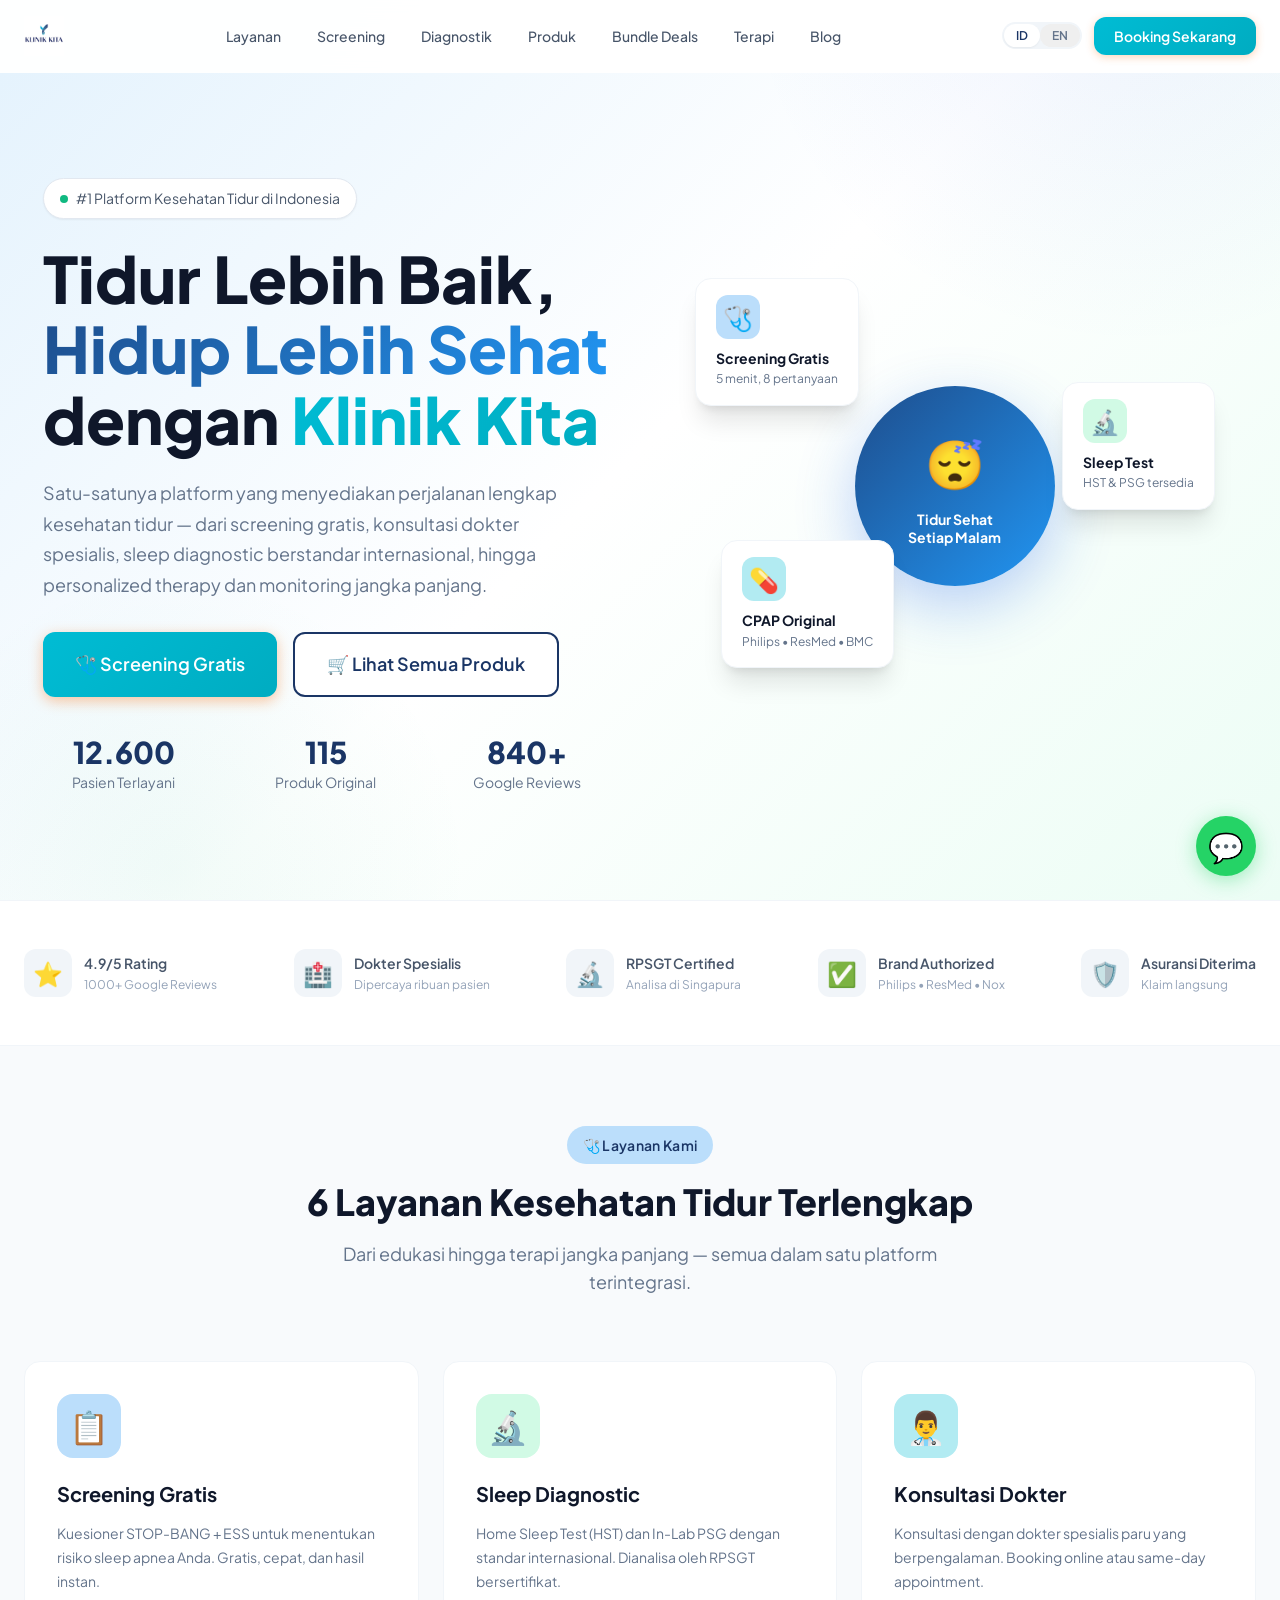
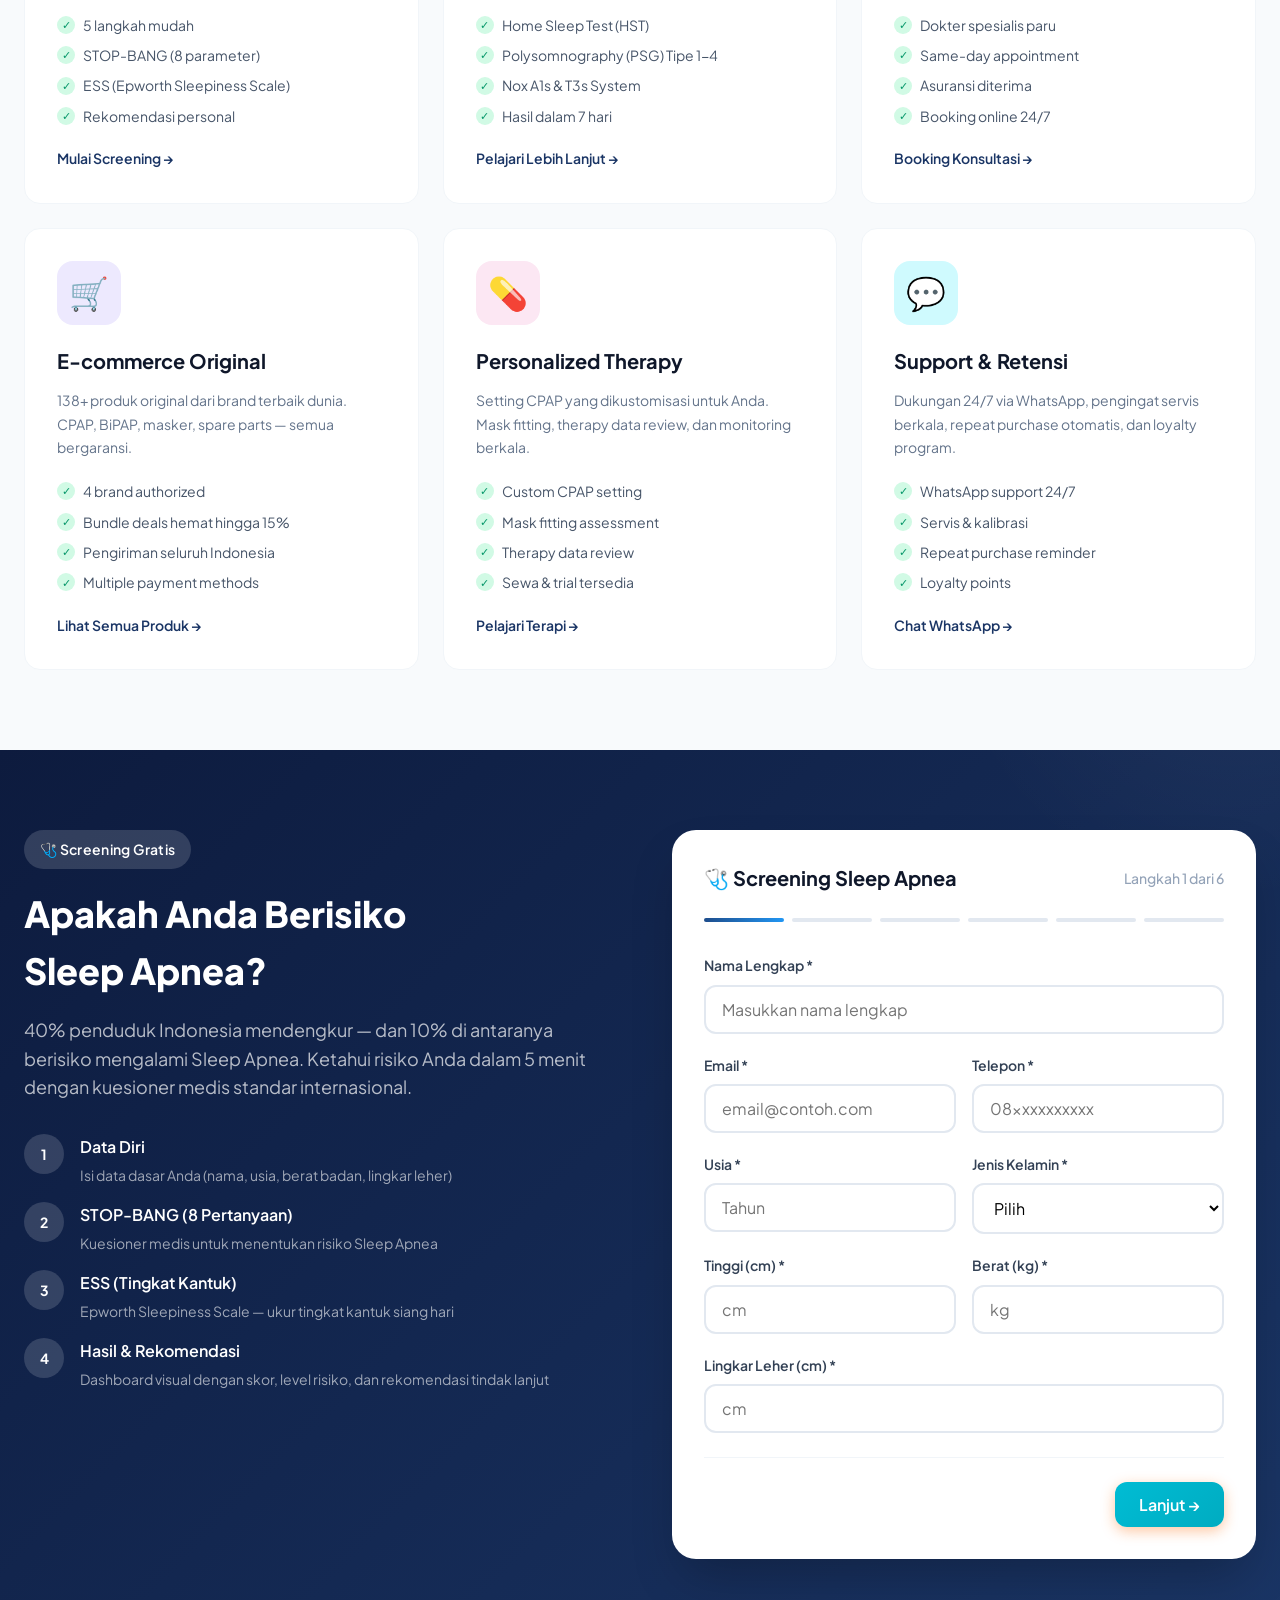
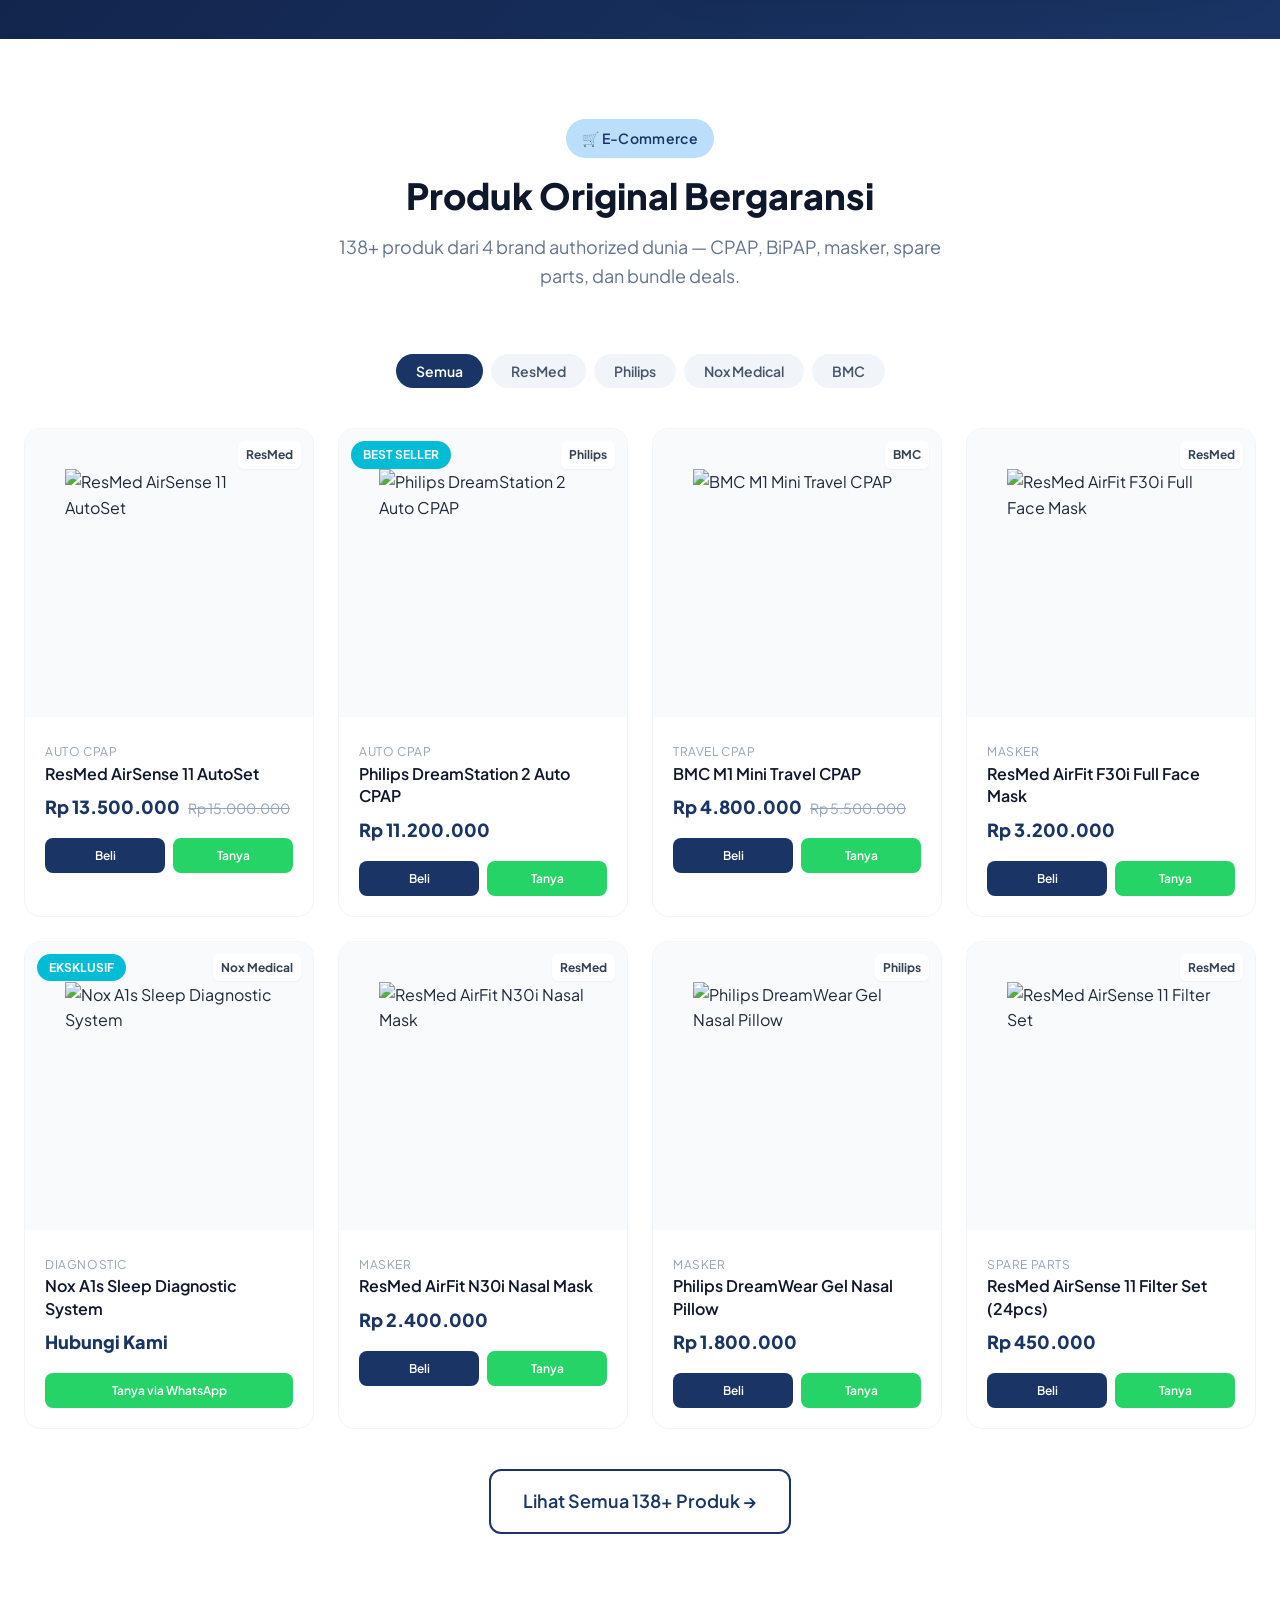
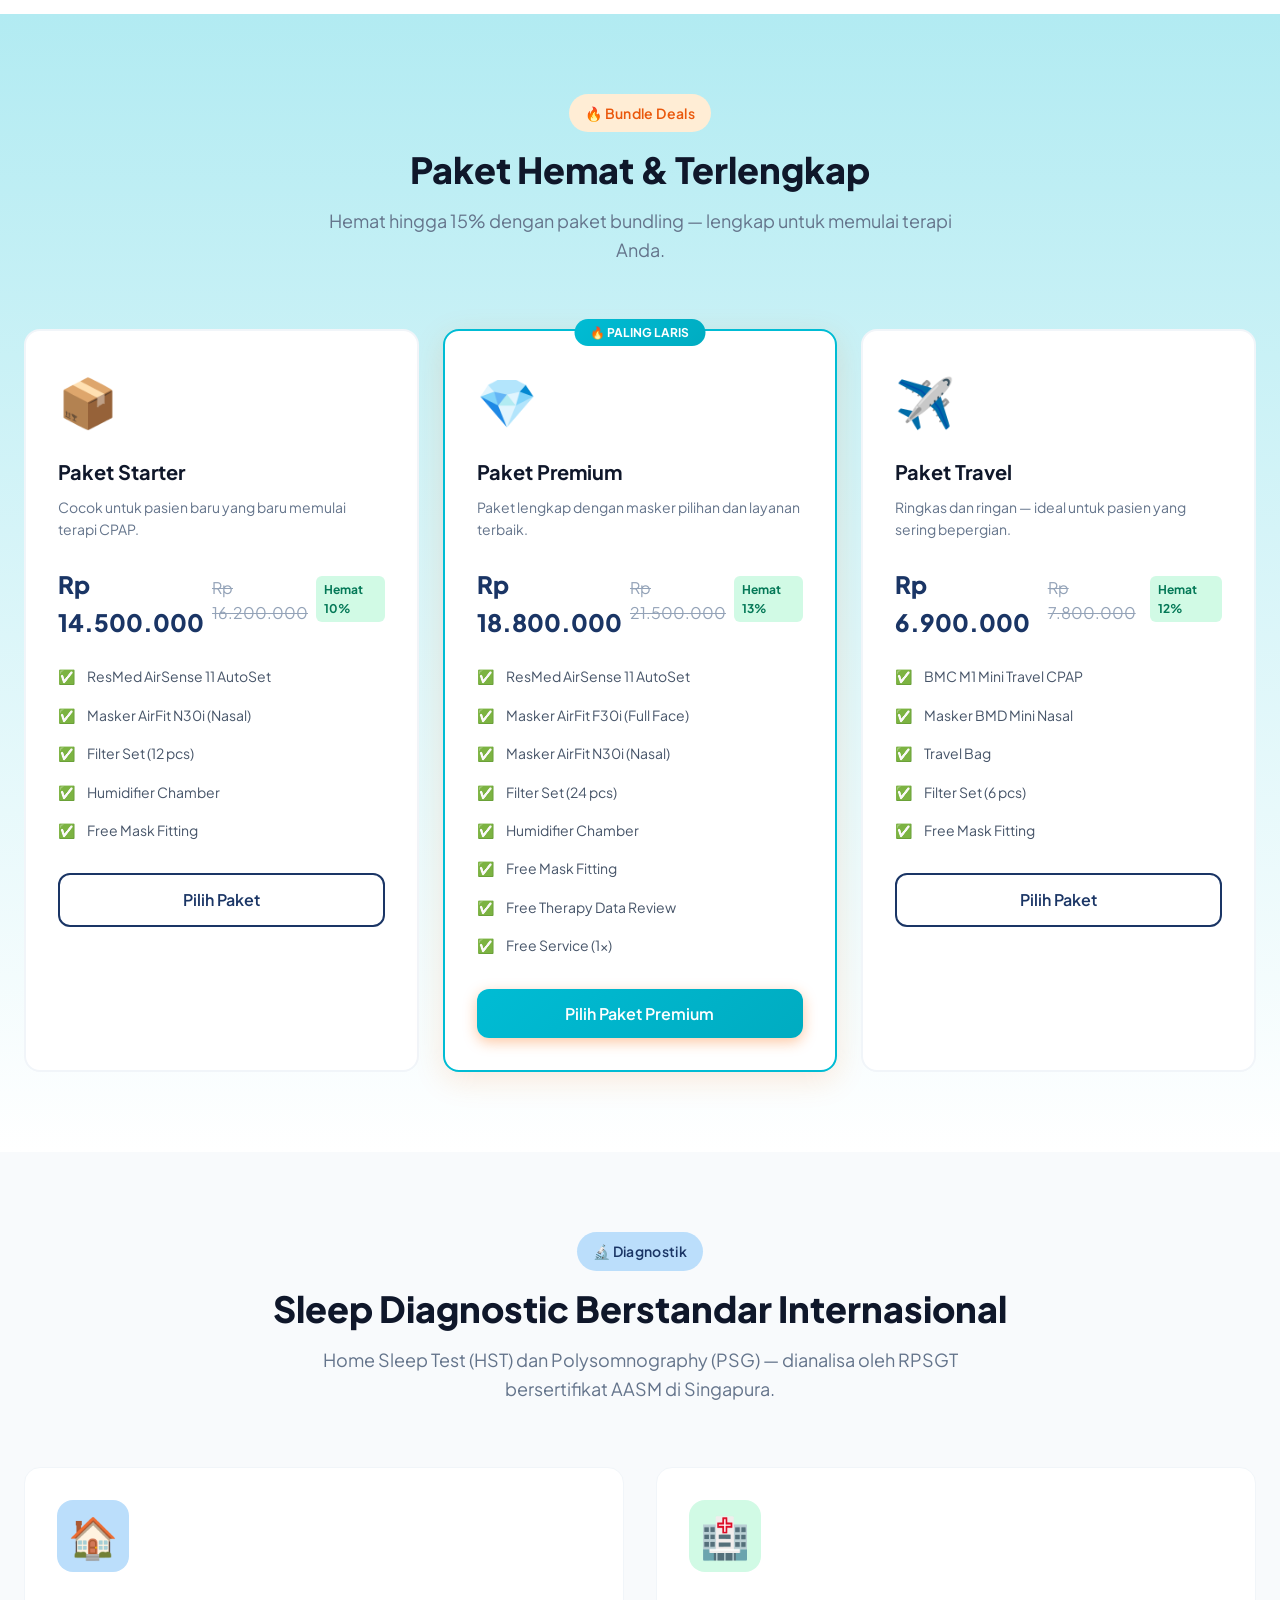
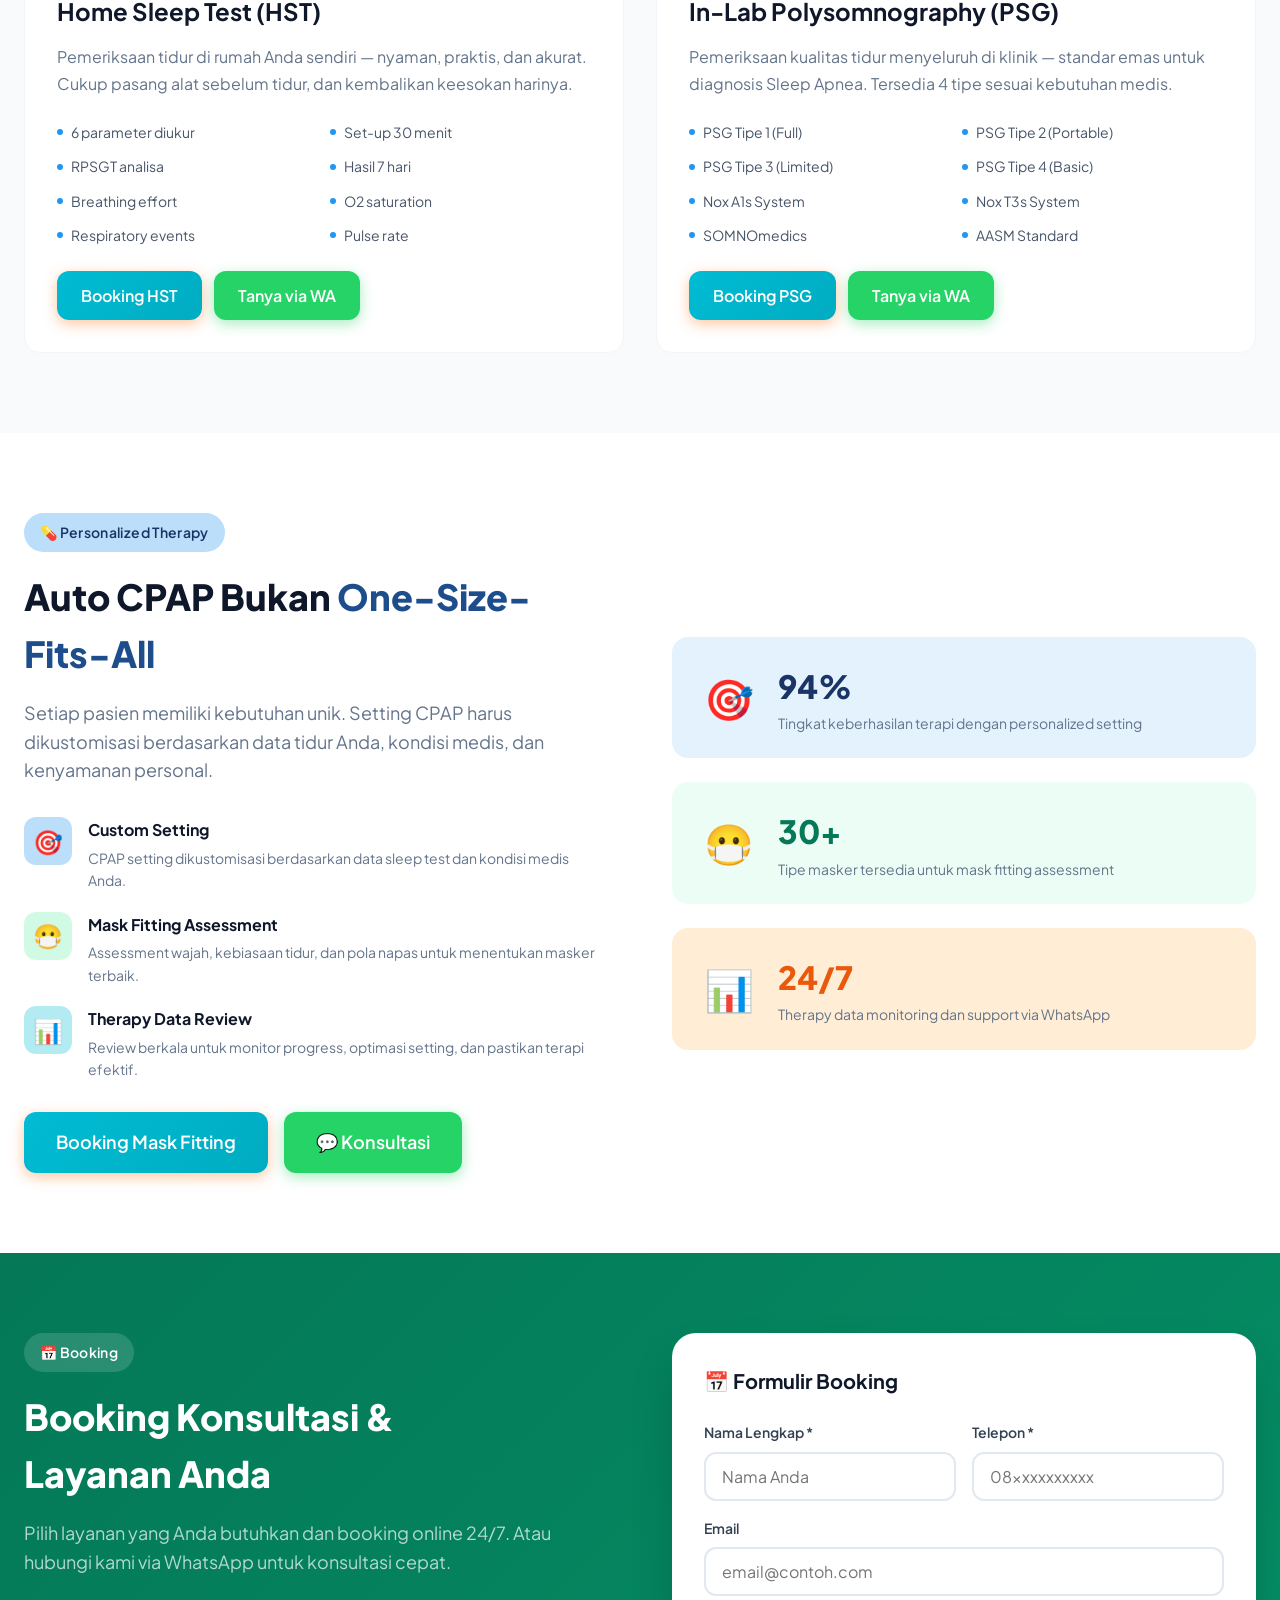
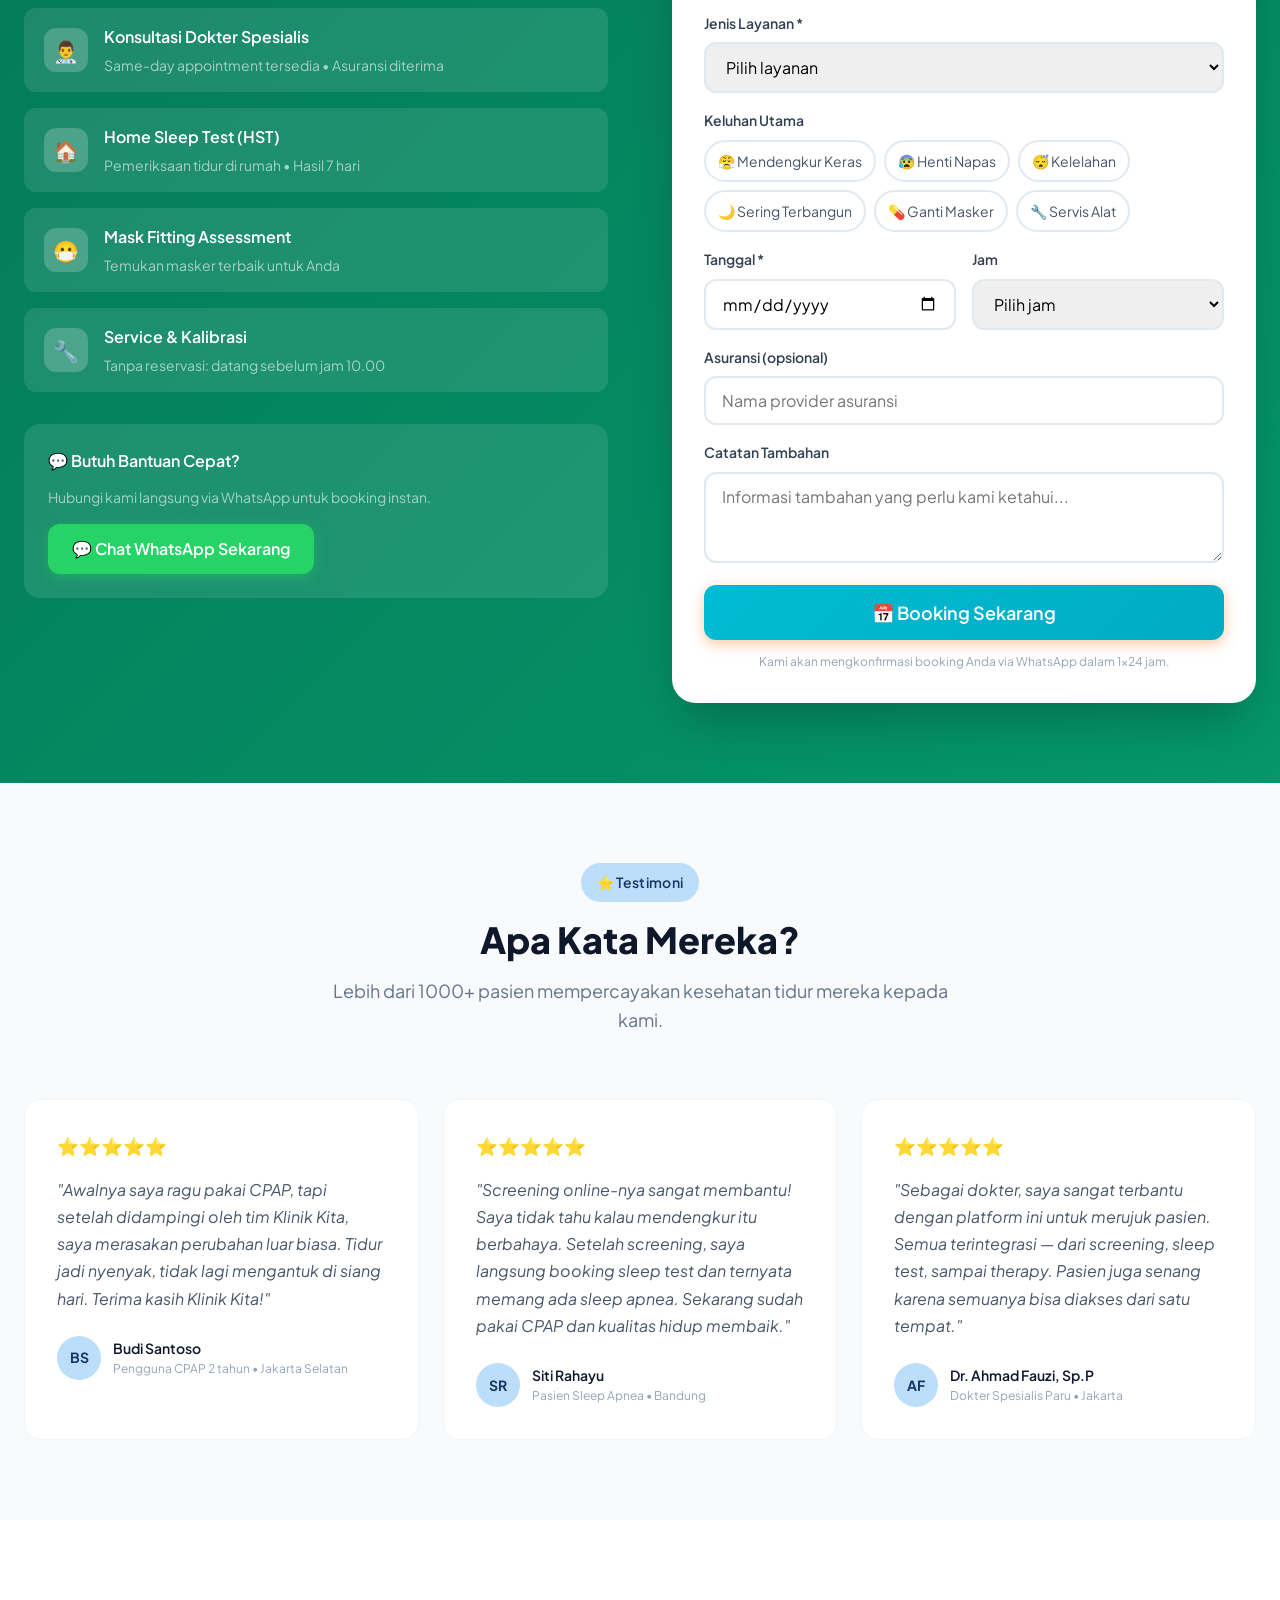
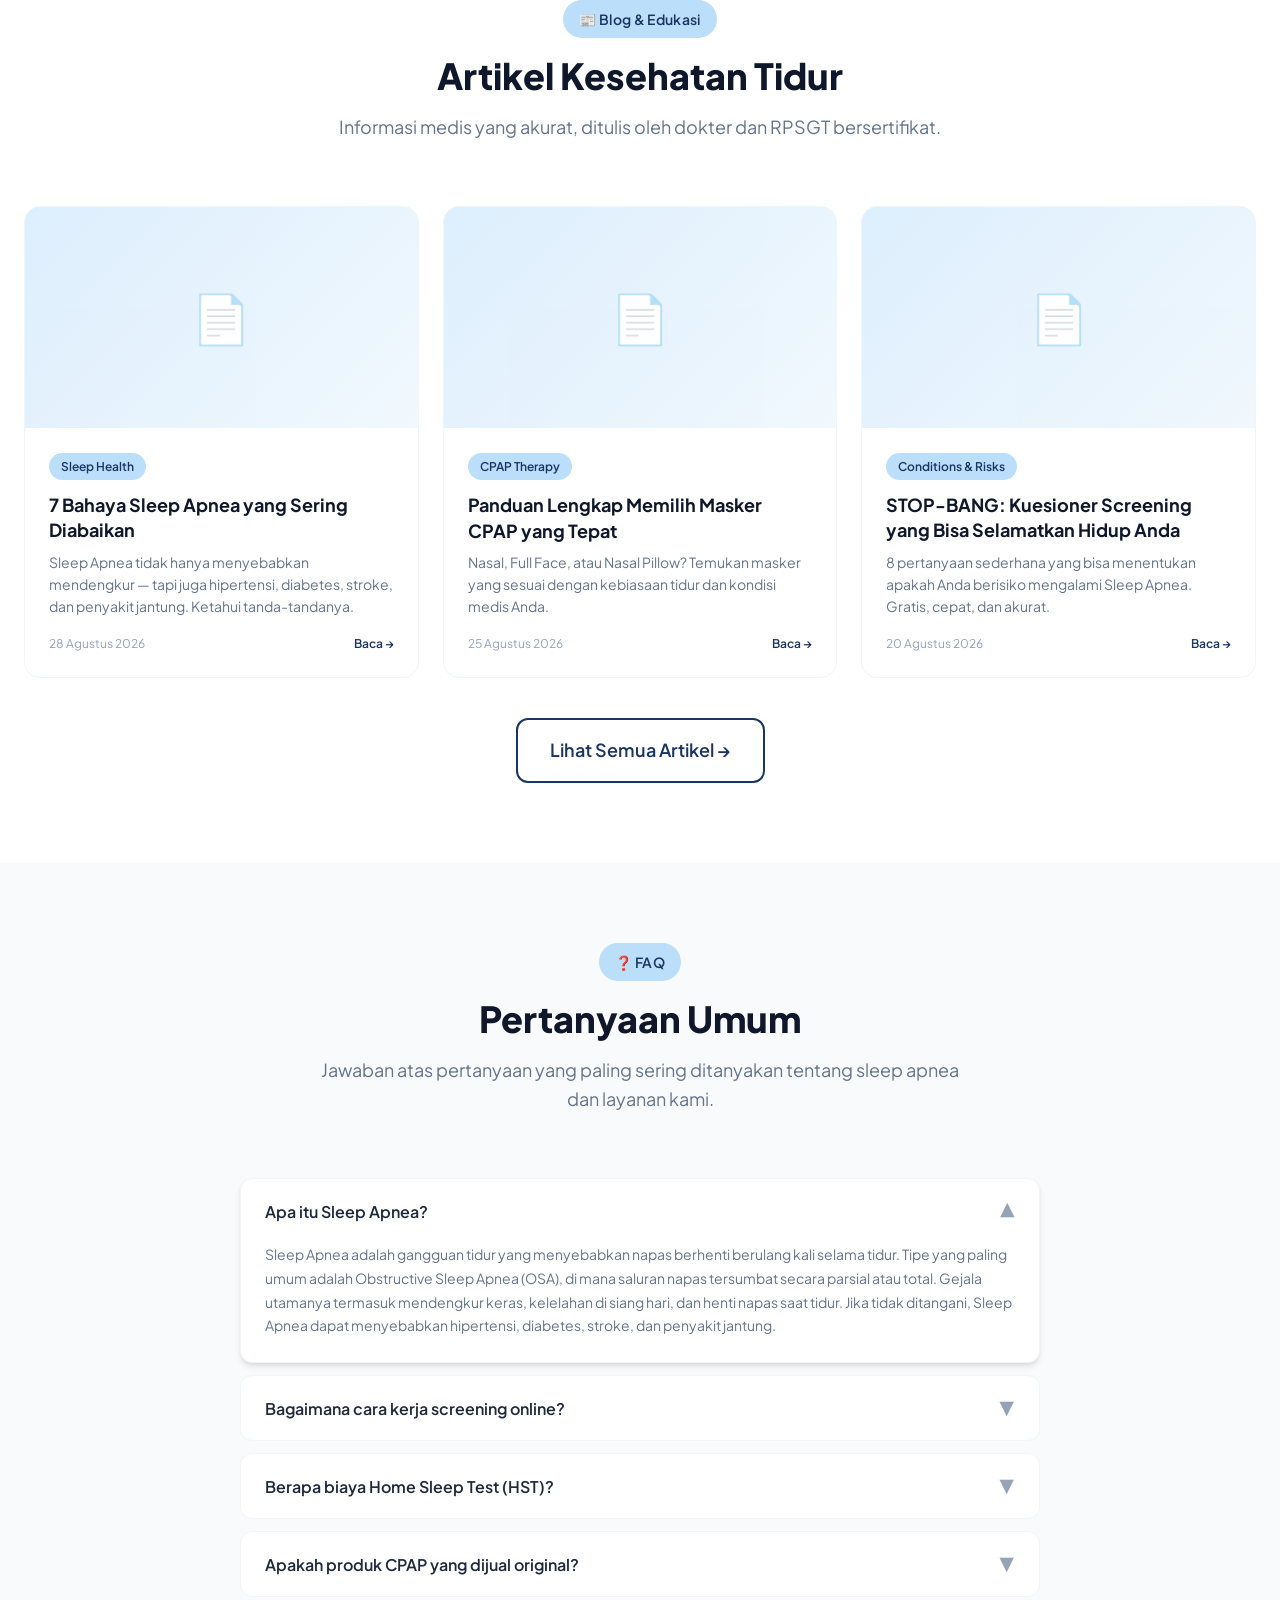
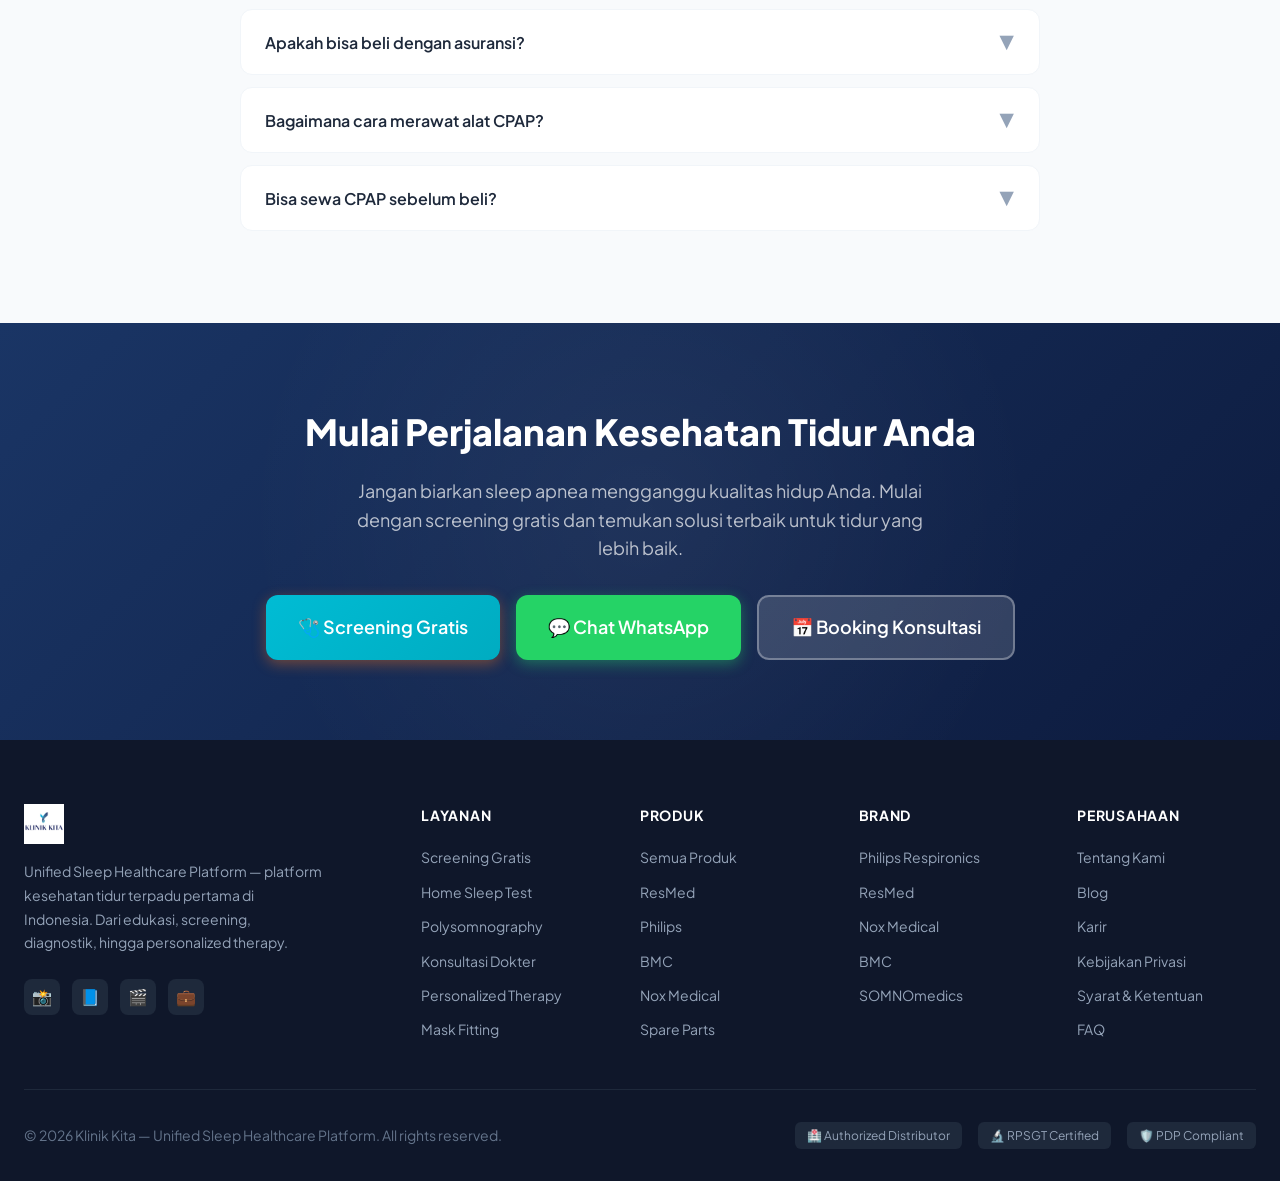
==== commit a8e3009a: "fix: Update index.html to use logo.png (was inline SVG) - Replace navbar SVG logo with logo.png imag" ====
--- a/landingpage/index.html
+++ b/landingpage/index.html
@@ -55,19 +55,7 @@
     <div class="container navbar-inner">
       <!-- Brand -->
       <a href="#" class="navbar-brand" aria-label="Klinik Kita Home">
-        <svg viewBox="0 0 40 40" fill="none" xmlns="http://www.w3.org/2000/svg" aria-hidden="true">
-          <circle cx="20" cy="20" r="20" fill="url(#grad1)"/>
-          <path d="M12 28C12 28 14 18 20 14C26 10 28 12 28 12" stroke="white" stroke-width="2.5" stroke-linecap="round"/>
-          <path d="M10 26C10 26 16 22 22 22C28 22 30 26 30 26" stroke="rgba(255,255,255,0.5)" stroke-width="1.5" stroke-linecap="round"/>
-          <circle cx="20" cy="12" r="2" fill="white"/>
-          <defs>
-            <linearGradient id="grad1" x1="0" y1="0" x2="40" y2="40">
-              <stop offset="0%" stop-color="#2563eb"/>
-              <stop offset="100%" stop-color="#1e40af"/>
-            </linearGradient>
-          </defs>
-        </svg>
-        <span>Klinik Kita</span>
+        <img src="img/logo.png" alt="Klinik Kita" class="navbar-logo-img">
       </a>
 
       <!-- Desktop Menu -->
@@ -99,7 +87,7 @@
   <div class="mobile-menu" id="mobileMenu" aria-hidden="true">
     <div class="mobile-menu-content">
       <div class="mobile-menu-header">
-        <span style="font-weight:700; color:var(--blue-700);">Klinik Kita</span>
+        <img src="img/logo.png" alt="Klinik Kita" style="height:32px;">
         <button class="mobile-menu-close" onclick="toggleMobileMenu()" aria-label="Close menu">✕</button>
       </div>
       <div class="mobile-menu-links">
@@ -1469,19 +1457,7 @@
         <!-- Brand -->
         <div class="footer-brand">
           <div class="footer-logo">
-            <svg viewBox="0 0 36 36" fill="none" xmlns="http://www.w3.org/2000/svg" aria-hidden="true">
-              <circle cx="18" cy="18" r="18" fill="url(#grad2)"/>
-              <path d="M10 26C10 26 12 17 18 13C24 9 26 11 26 11" stroke="white" stroke-width="2" stroke-linecap="round"/>
-              <path d="M8 24C8 24 14 20 20 20C26 20 28 24 28 24" stroke="rgba(255,255,255,0.5)" stroke-width="1.5" stroke-linecap="round"/>
-              <circle cx="18" cy="10" r="1.5" fill="white"/>
-              <defs>
-                <linearGradient id="grad2" x1="0" y1="0" x2="36" y2="36">
-                  <stop offset="0%" stop-color="#2563eb"/>
-                  <stop offset="100%" stop-color="#1e40af"/>
-                </linearGradient>
-              </defs>
-            </svg>
-            Klinik Kita
+            <img src="img/logo.png" alt="Klinik Kita" class="navbar-logo-img">
           </div>
           <p class="footer-description">
             Unified Sleep Healthcare Platform — platform kesehatan tidur terpadu pertama di Indonesia. Dari edukasi, screening, diagnostik, hingga personalized therapy.
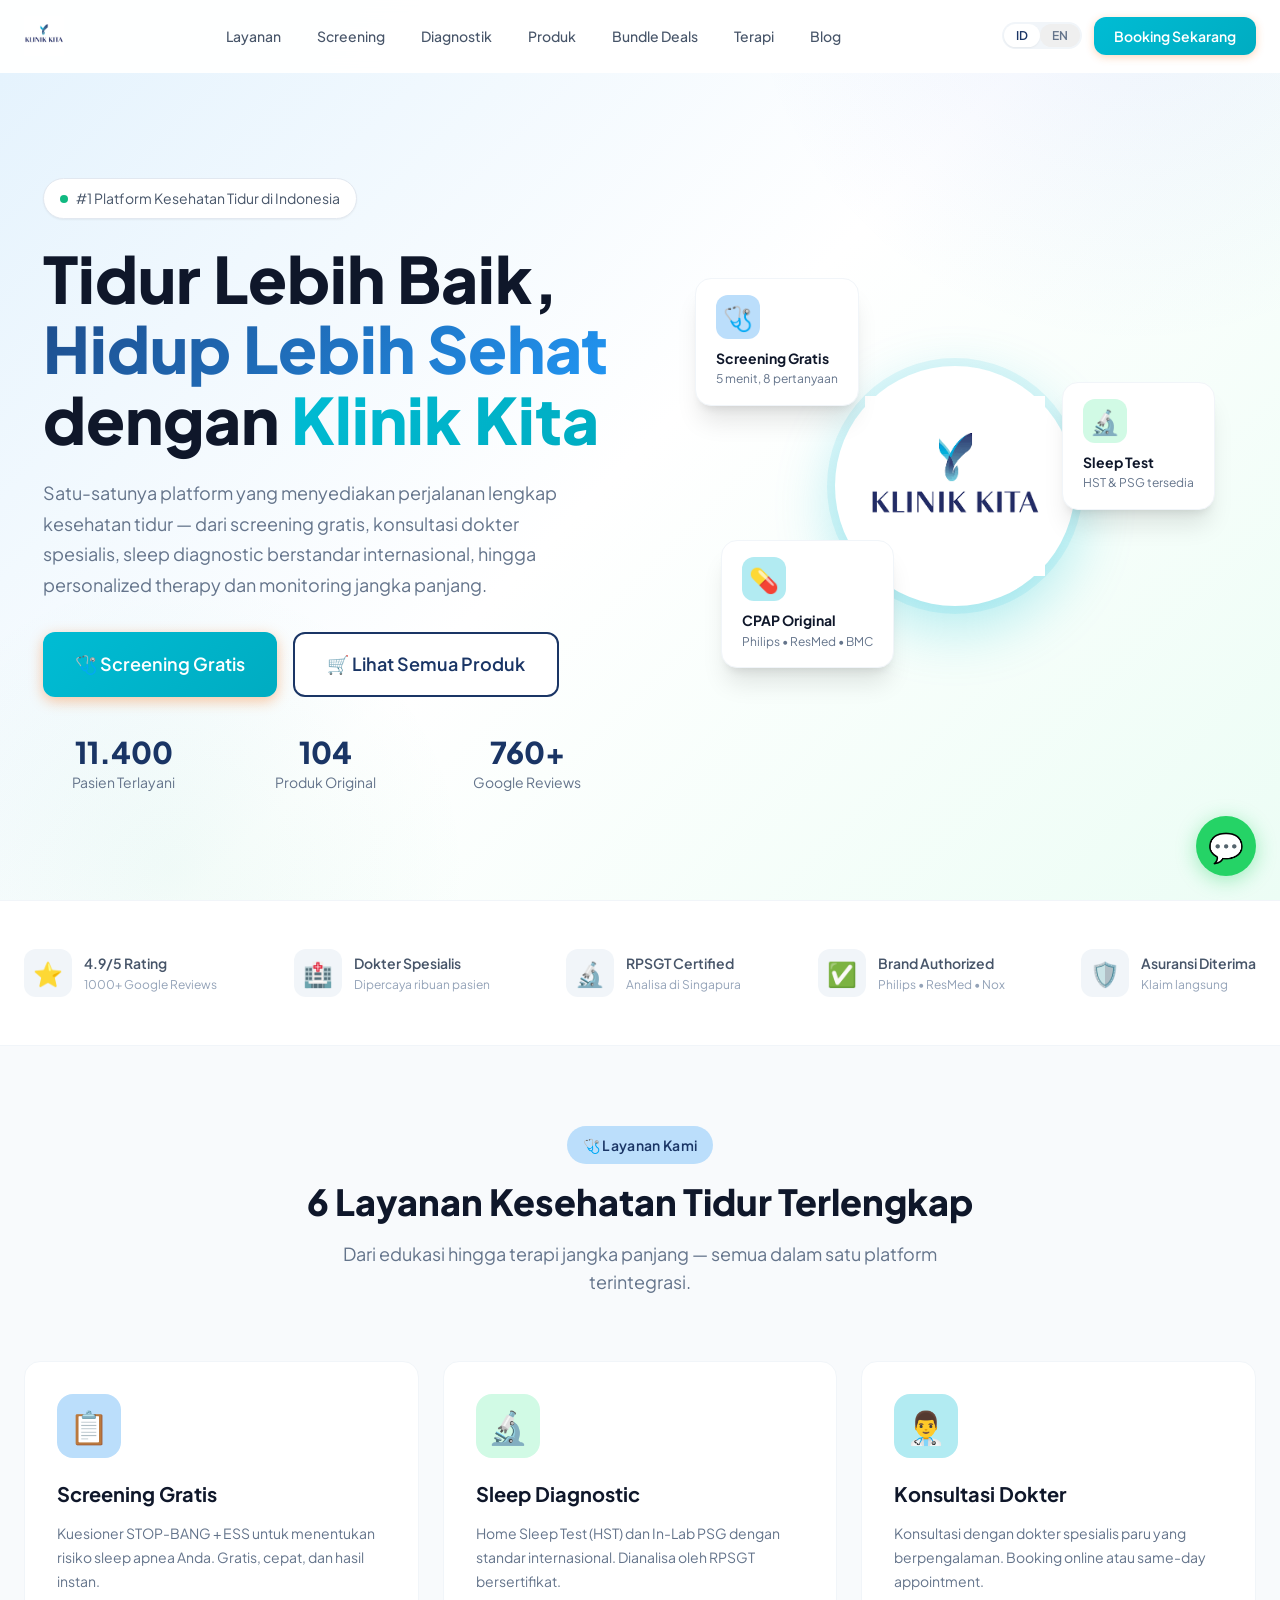
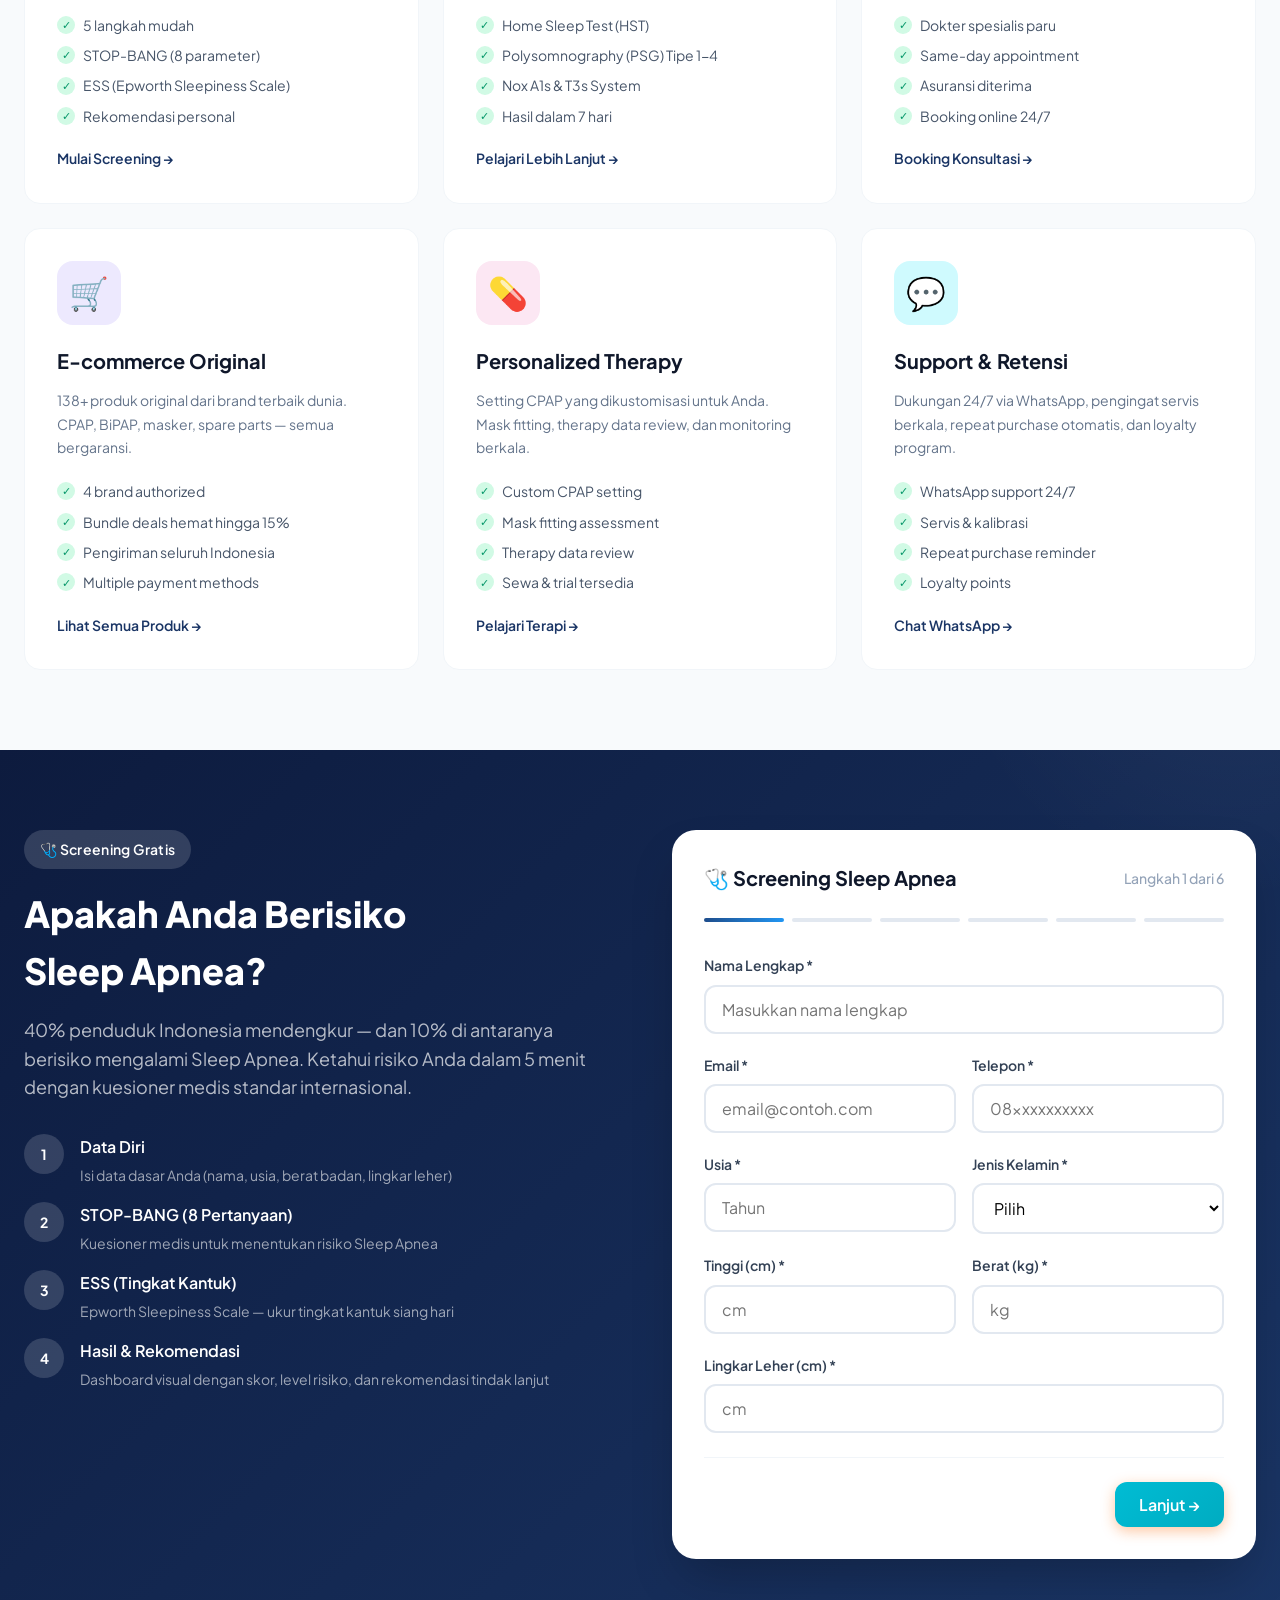
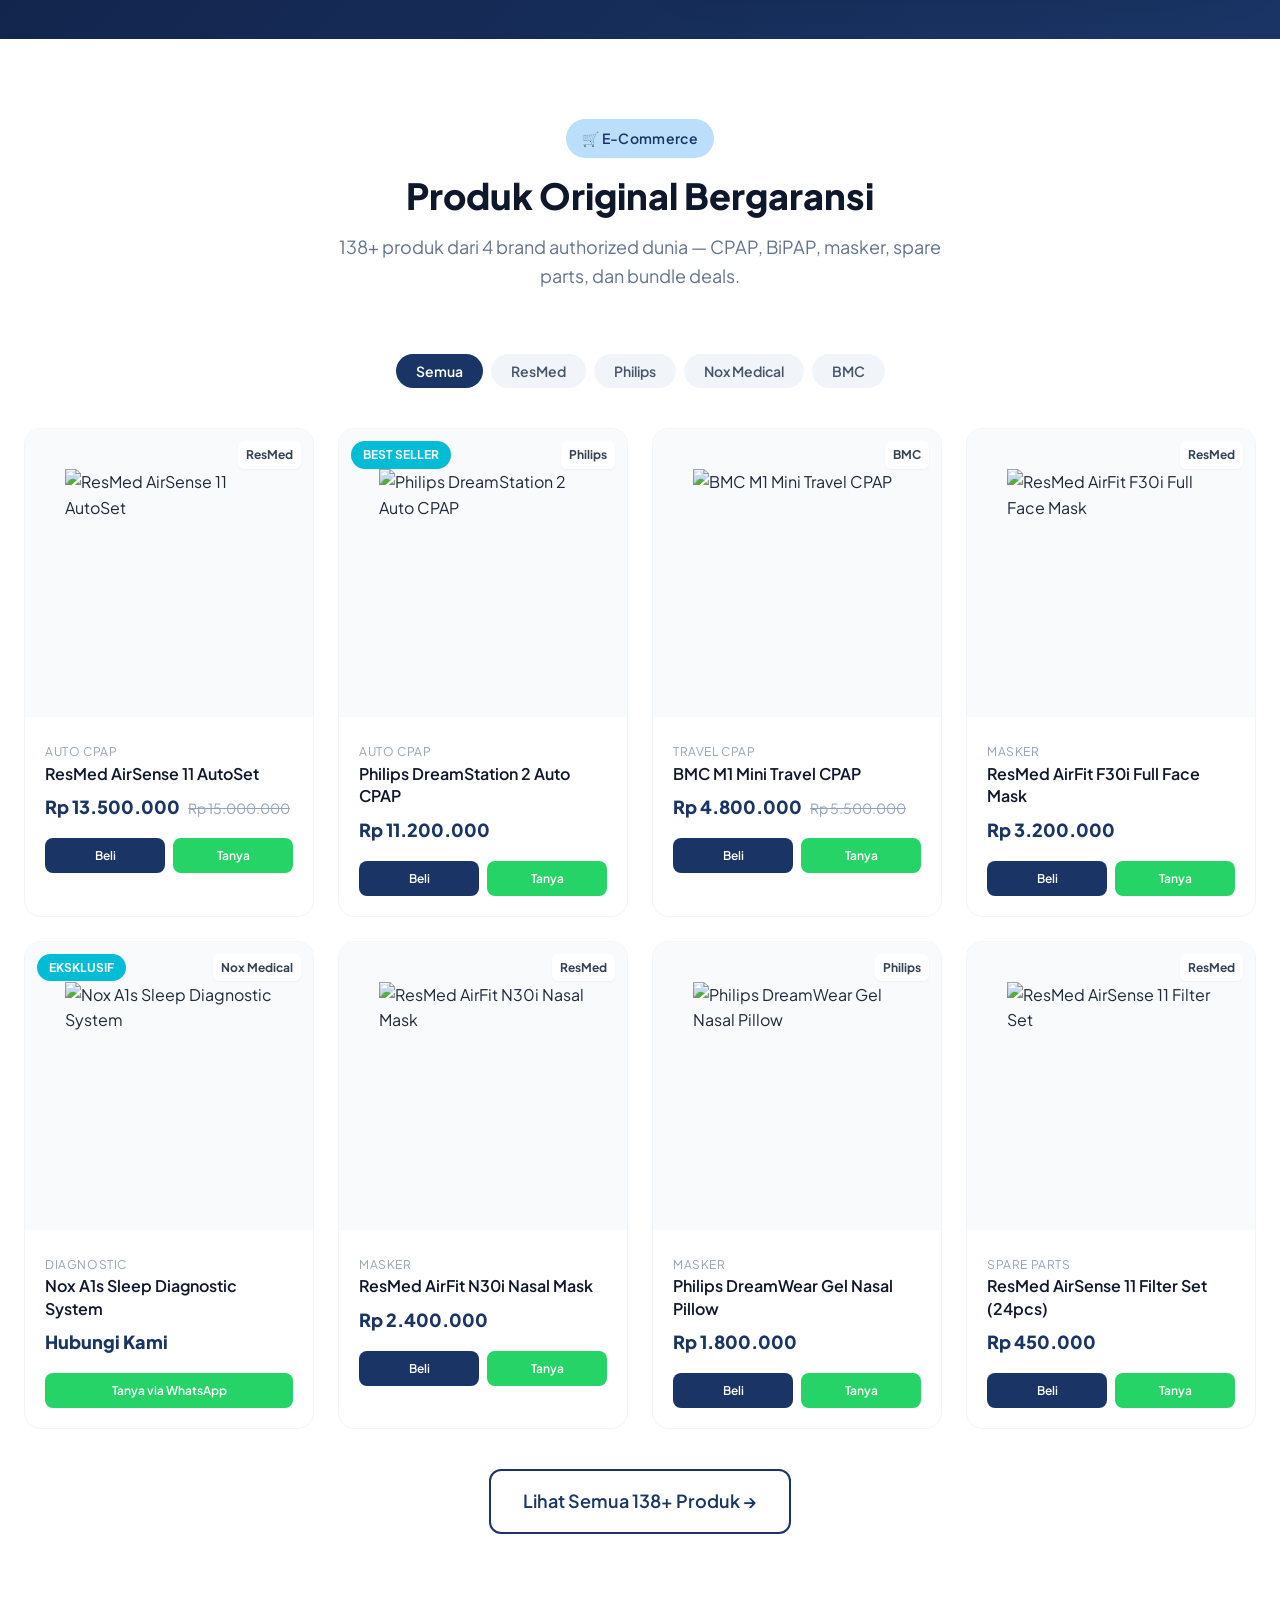
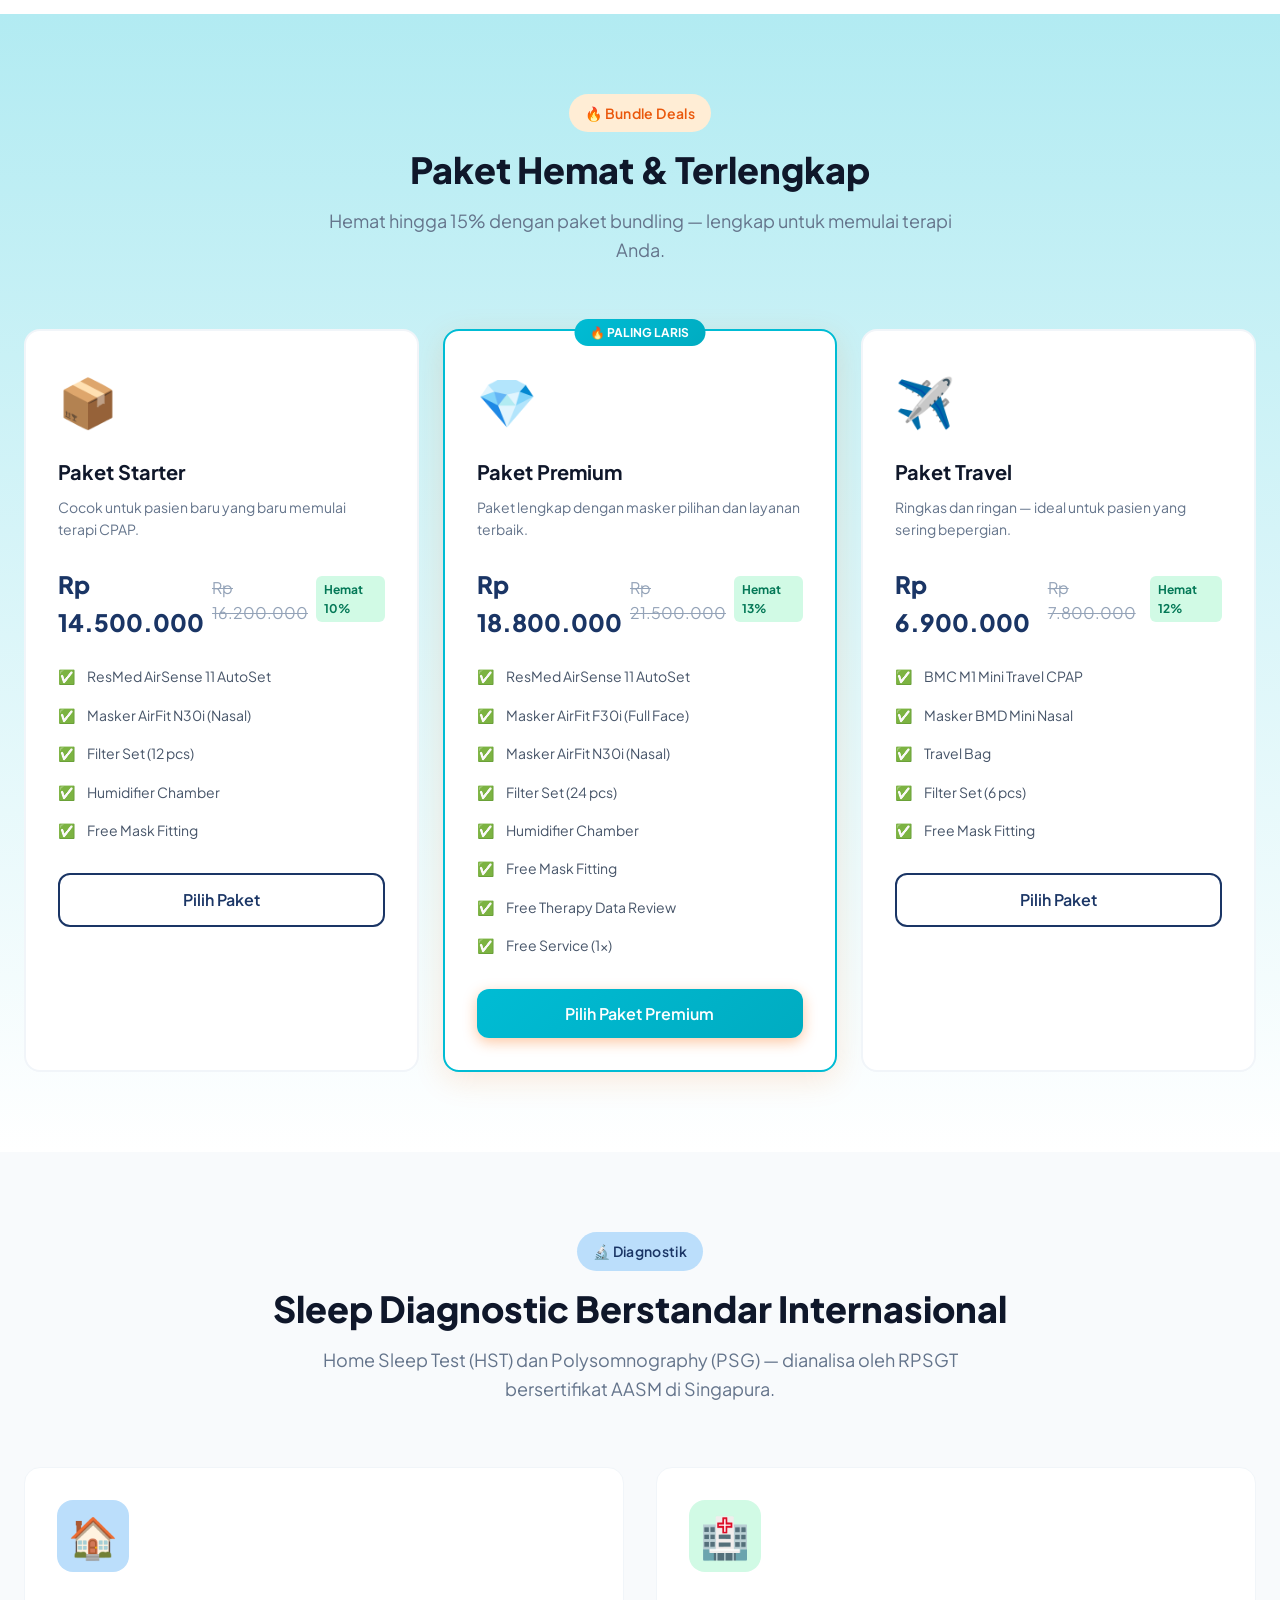
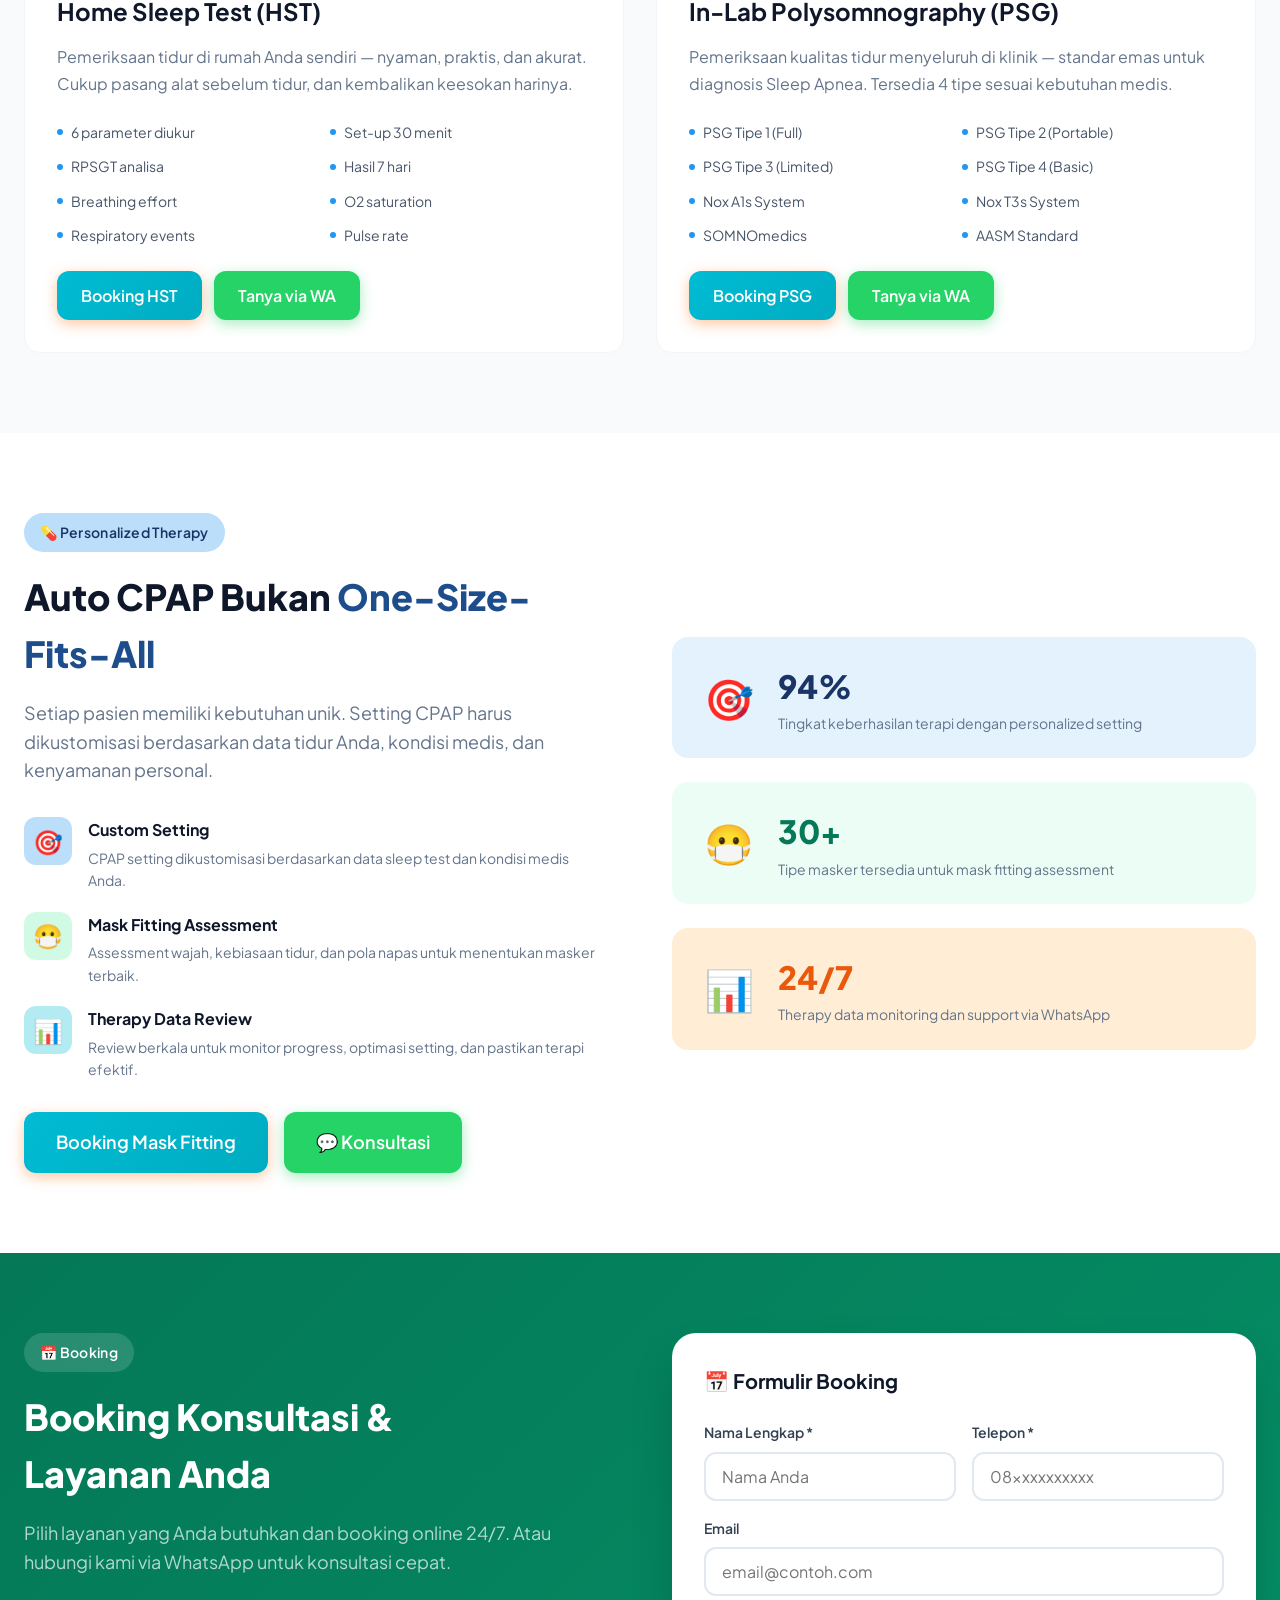
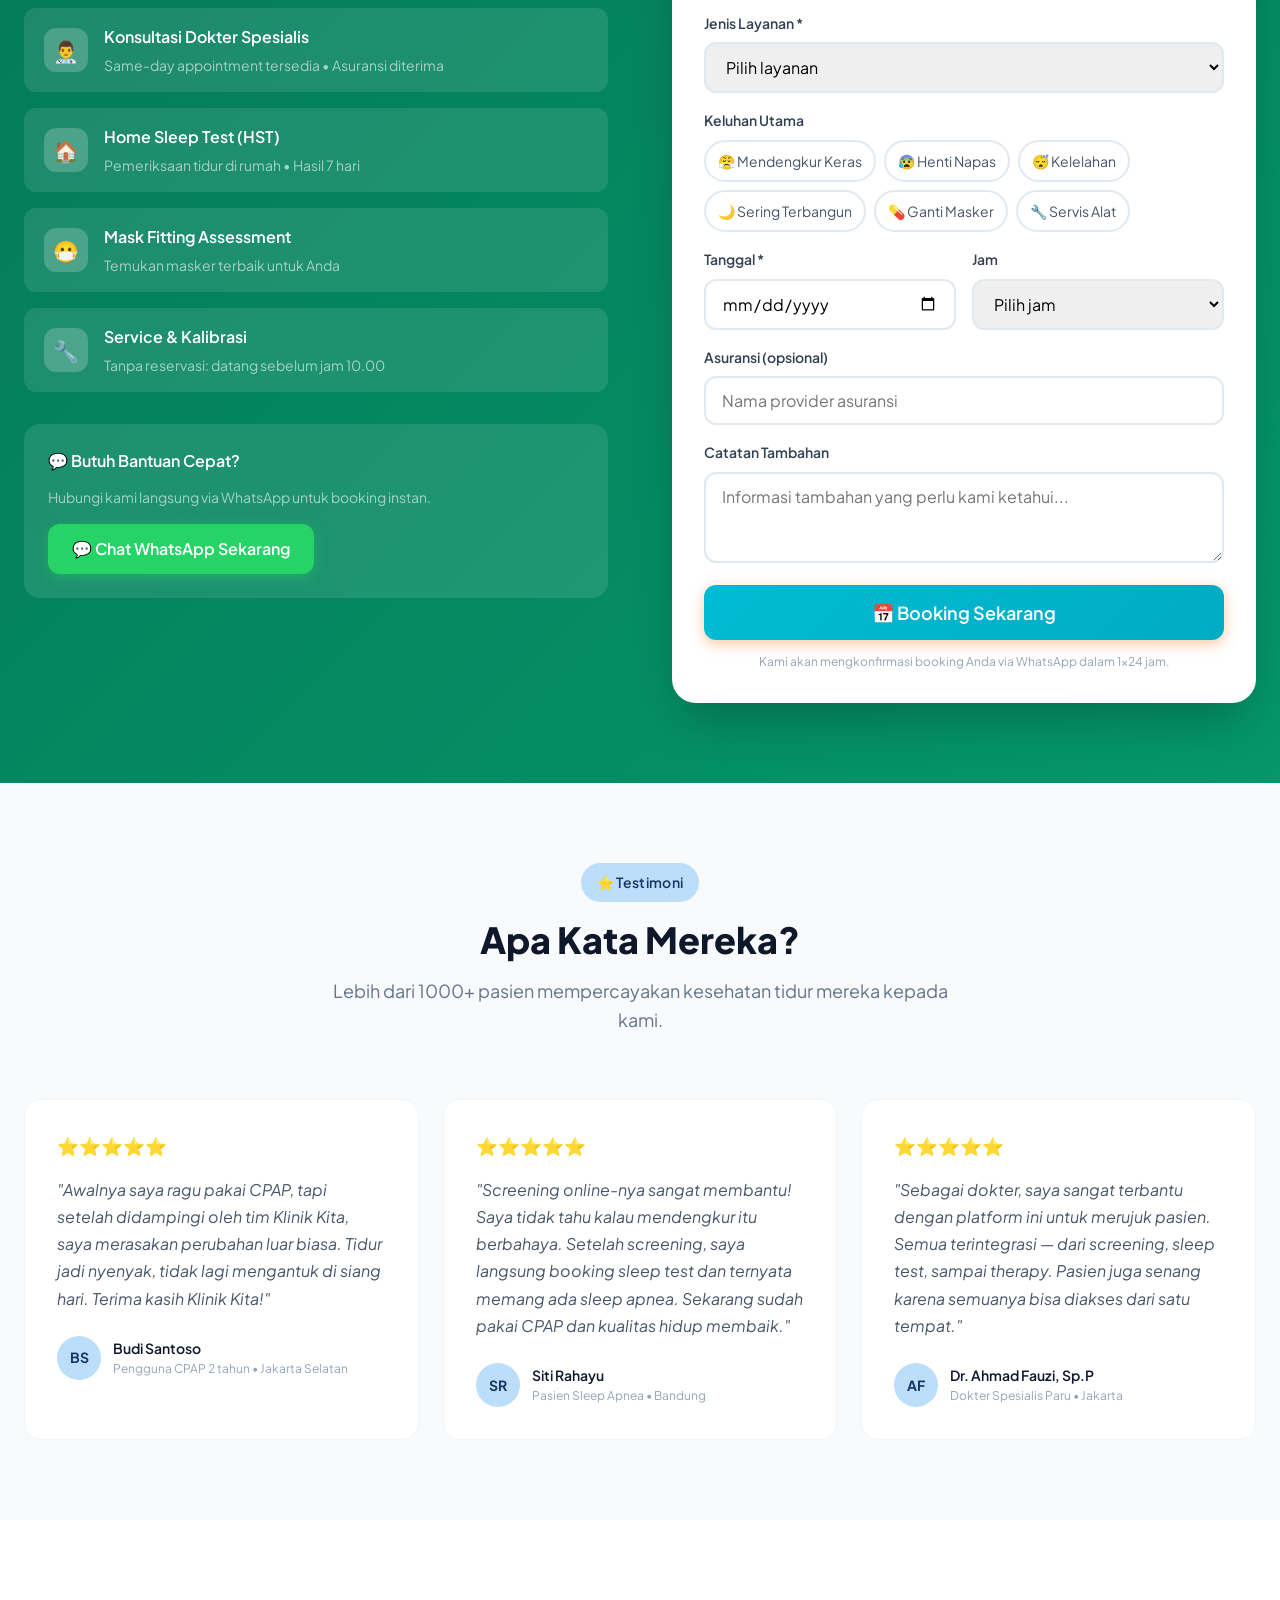
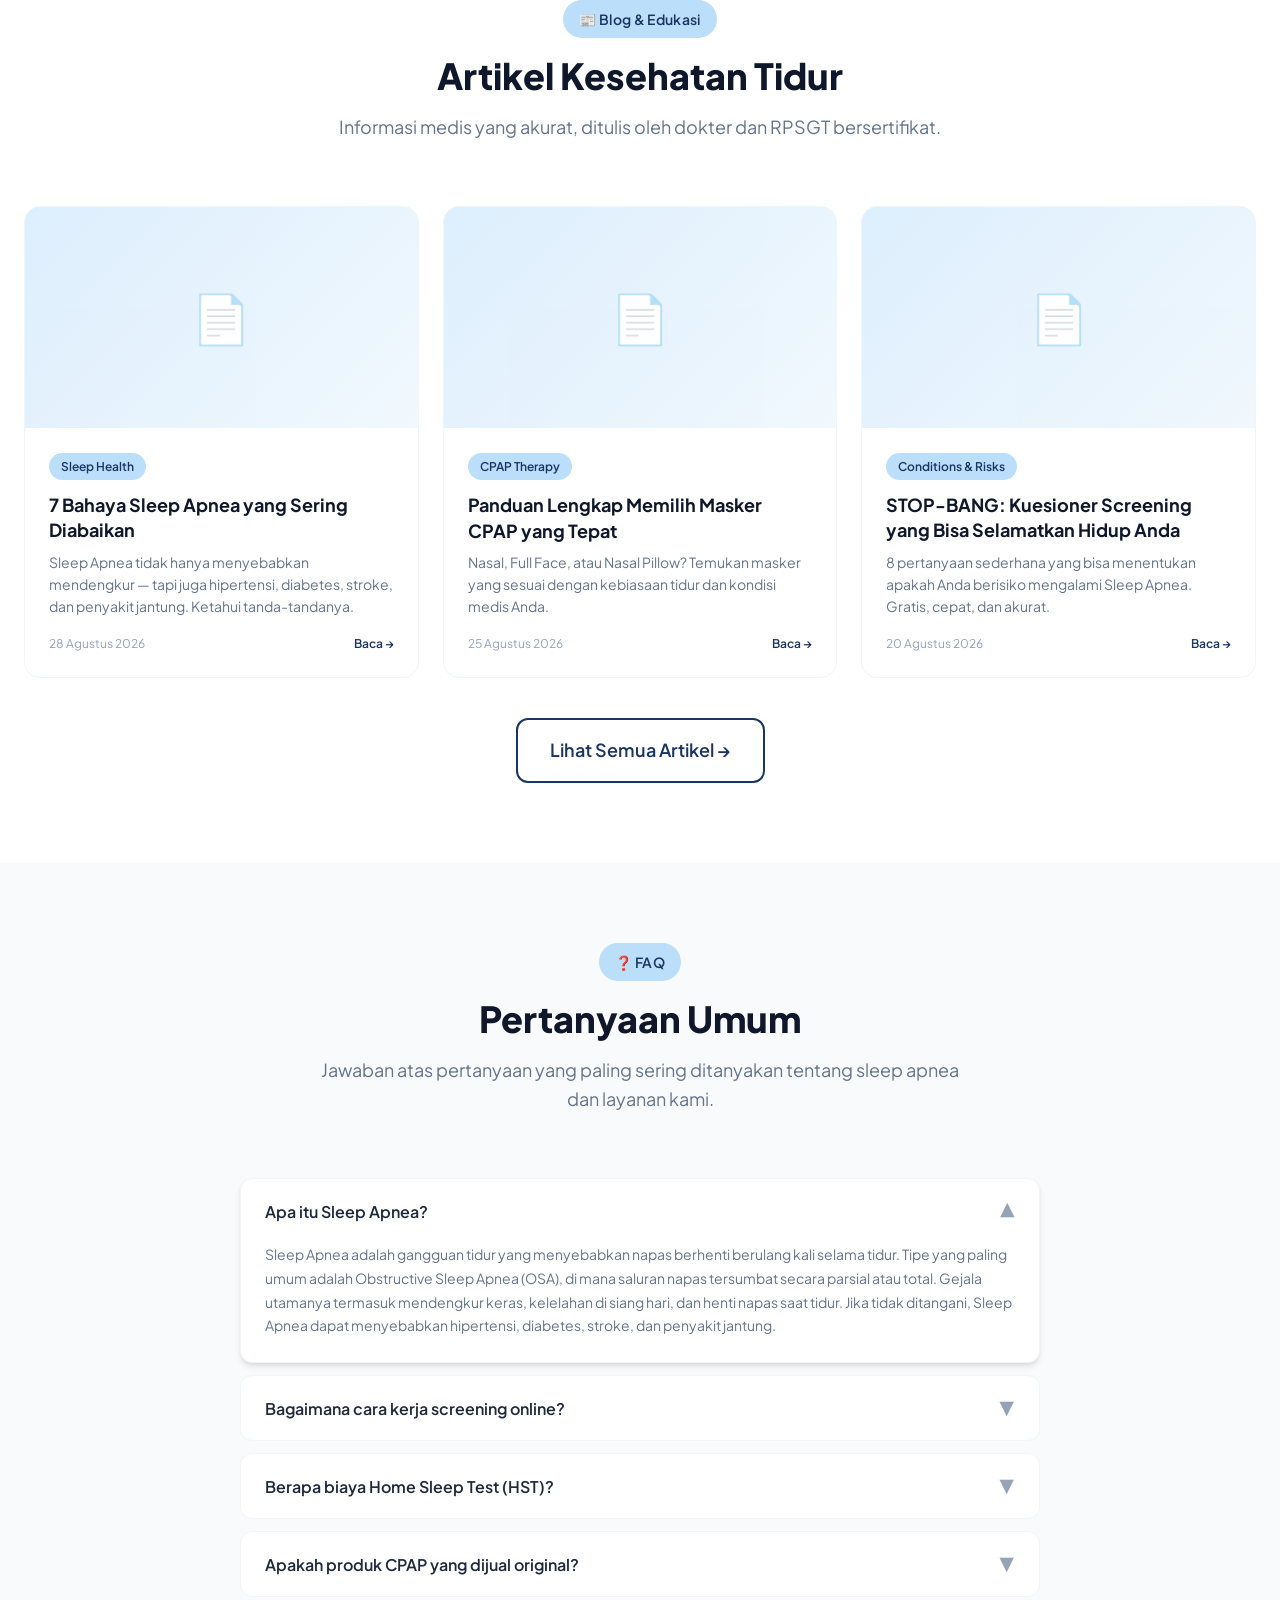
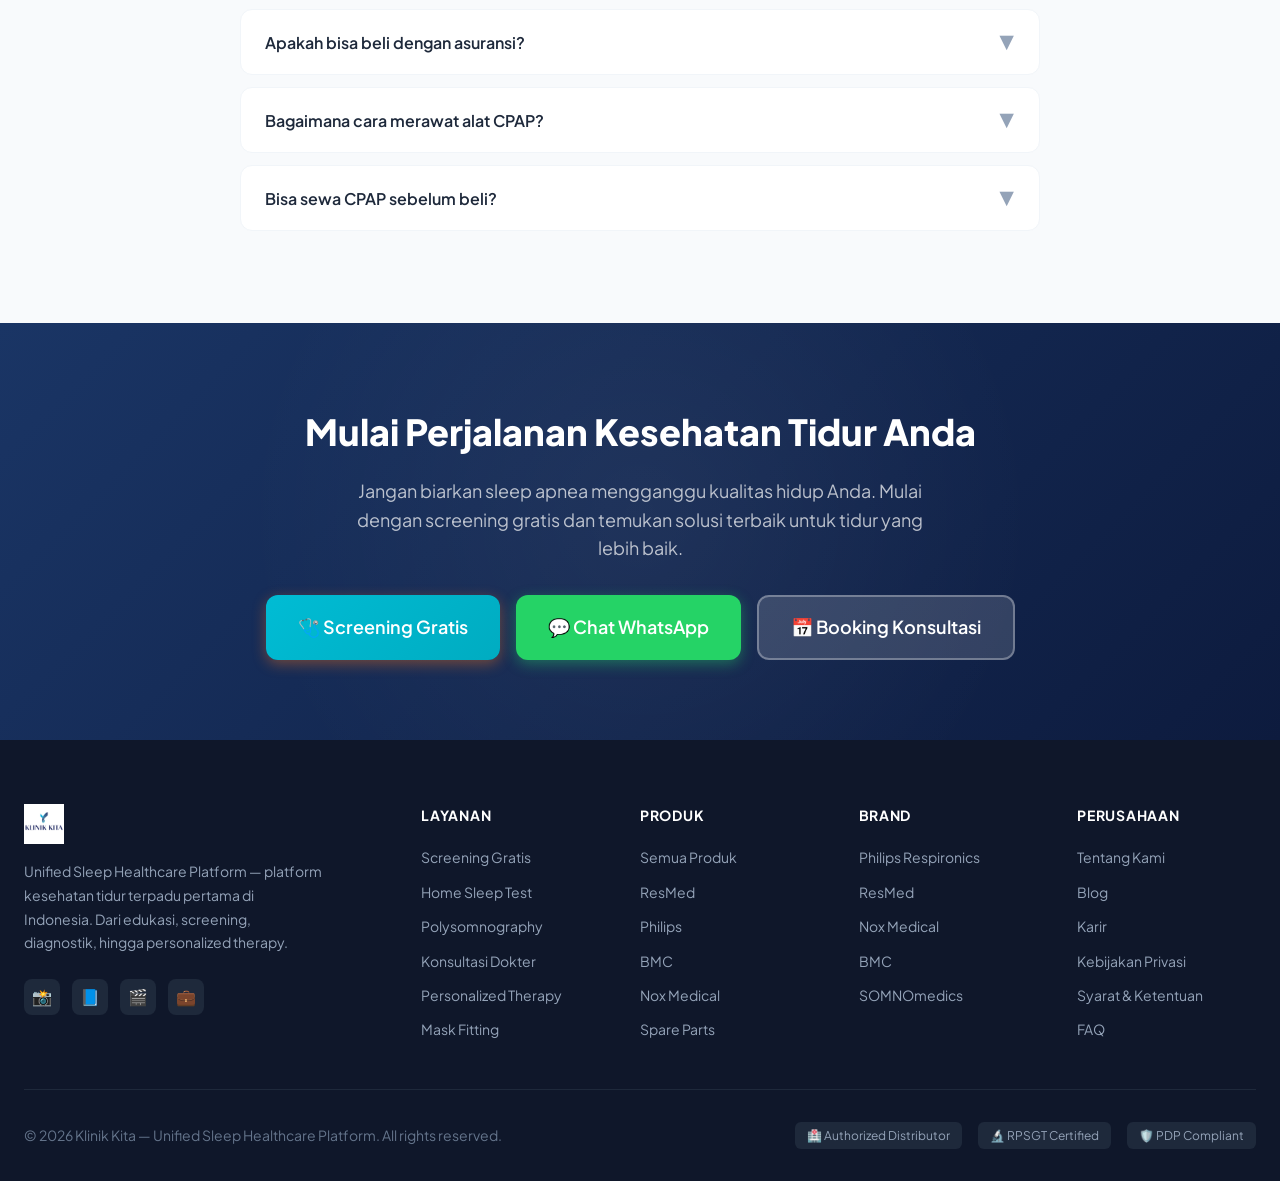
==== commit 8f7107f8: "feat: Add large logo to hero section - Replace emoji with official logo.png in hero center circle - " ====
--- a/landingpage/index.html
+++ b/landingpage/index.html
@@ -171,10 +171,9 @@
           <!-- Hero Visual -->
           <div class="hero-visual" aria-hidden="true">
             <div class="hero-illustration">
-              <!-- Center Circle -->
+              <!-- Center Circle with Logo -->
               <div class="hero-center-circle">
-                <span class="icon">😴</span>
-                <span class="text">Tidur Sehat<br>Setiap Malam</span>
+                <img src="img/logo.png" alt="Klinik Kita" class="hero-logo">
               </div>
 
               <!-- Floating Cards -->
--- a/landingpage/css/style.css
+++ b/landingpage/css/style.css
@@ -818,12 +818,27 @@
   top: 50%;
   left: 50%;
   transform: translate(-50%, -50%);
-  width: 200px;
-  height: 200px;
-  background: linear-gradient(135deg, var(--blue-600), var(--blue-500));
+  width: 240px;
+  height: 240px;
+  background: var(--white);
   border-radius: 50%;
   display: flex;
-  flex-direction: column;
+  align-items: center;
+  justify-content: center;
+  box-shadow: 0 20px 60px rgba(0, 188, 212, 0.3), 0 0 0 8px rgba(0, 188, 212, 0.1);
+  animation: pulse-glow 3s ease-in-out infinite;
+}
+
+@keyframes pulse-glow {
+  0%, 100% { box-shadow: 0 20px 60px rgba(0, 188, 212, 0.3), 0 0 0 8px rgba(0, 188, 212, 0.1); }
+  50% { box-shadow: 0 25px 80px rgba(0, 188, 212, 0.4), 0 0 0 12px rgba(0, 188, 212, 0.15); }
+}
+
+.hero-logo {
+  width: 180px;
+  height: 180px;
+  object-fit: contain;
+}
   align-items: center;
   justify-content: center;
   color: var(--white);
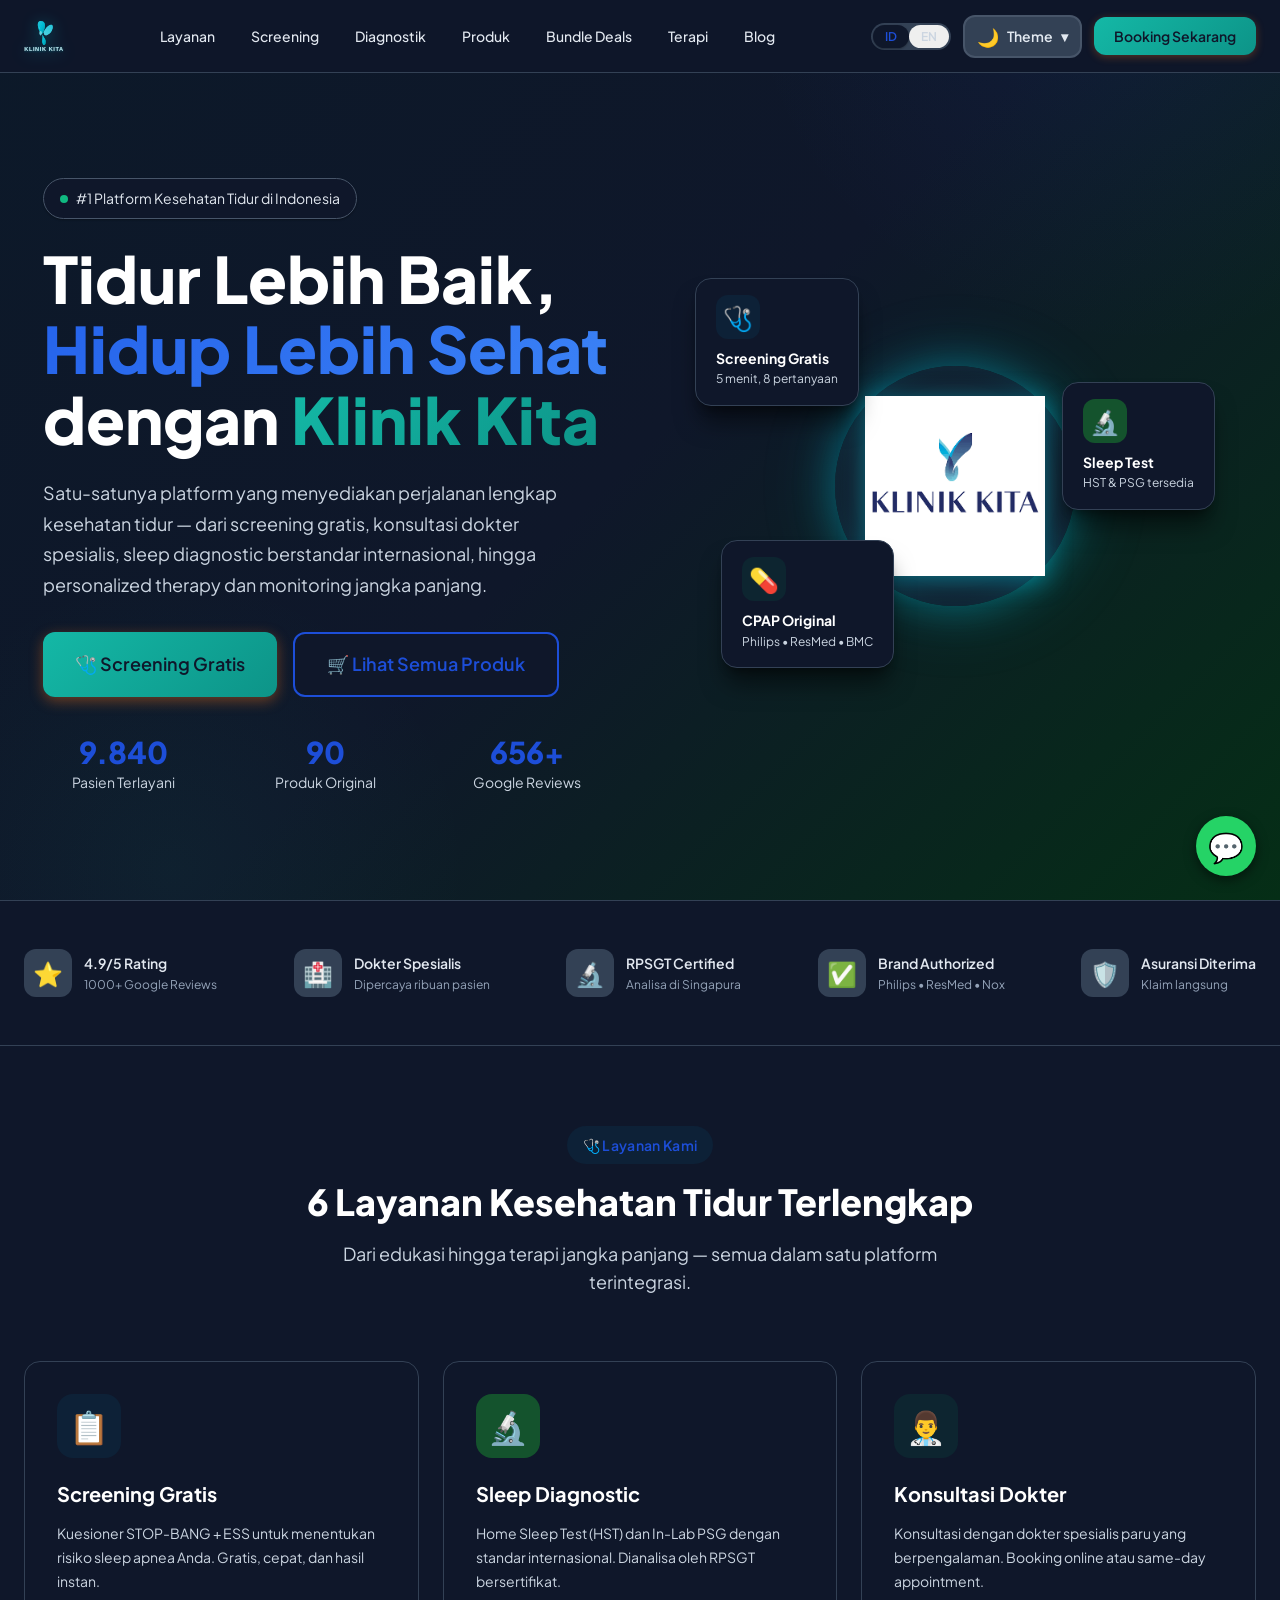
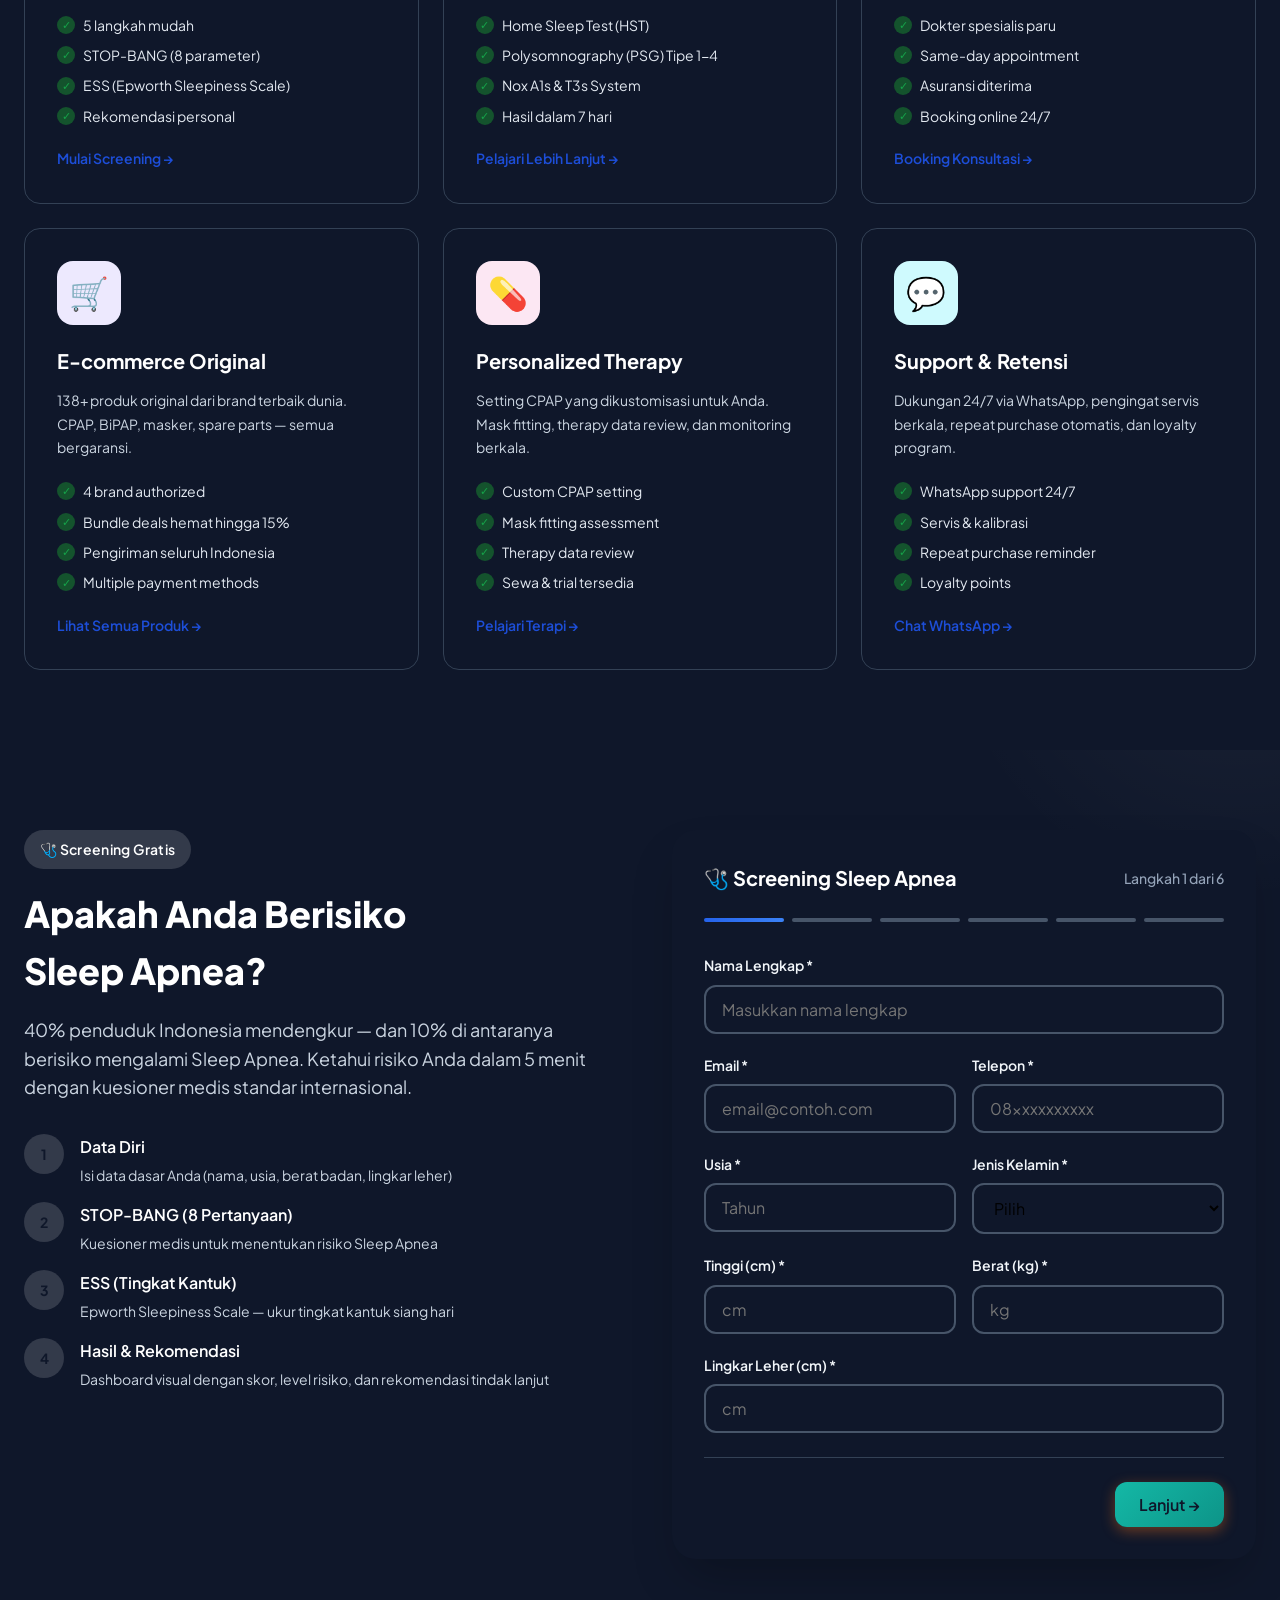
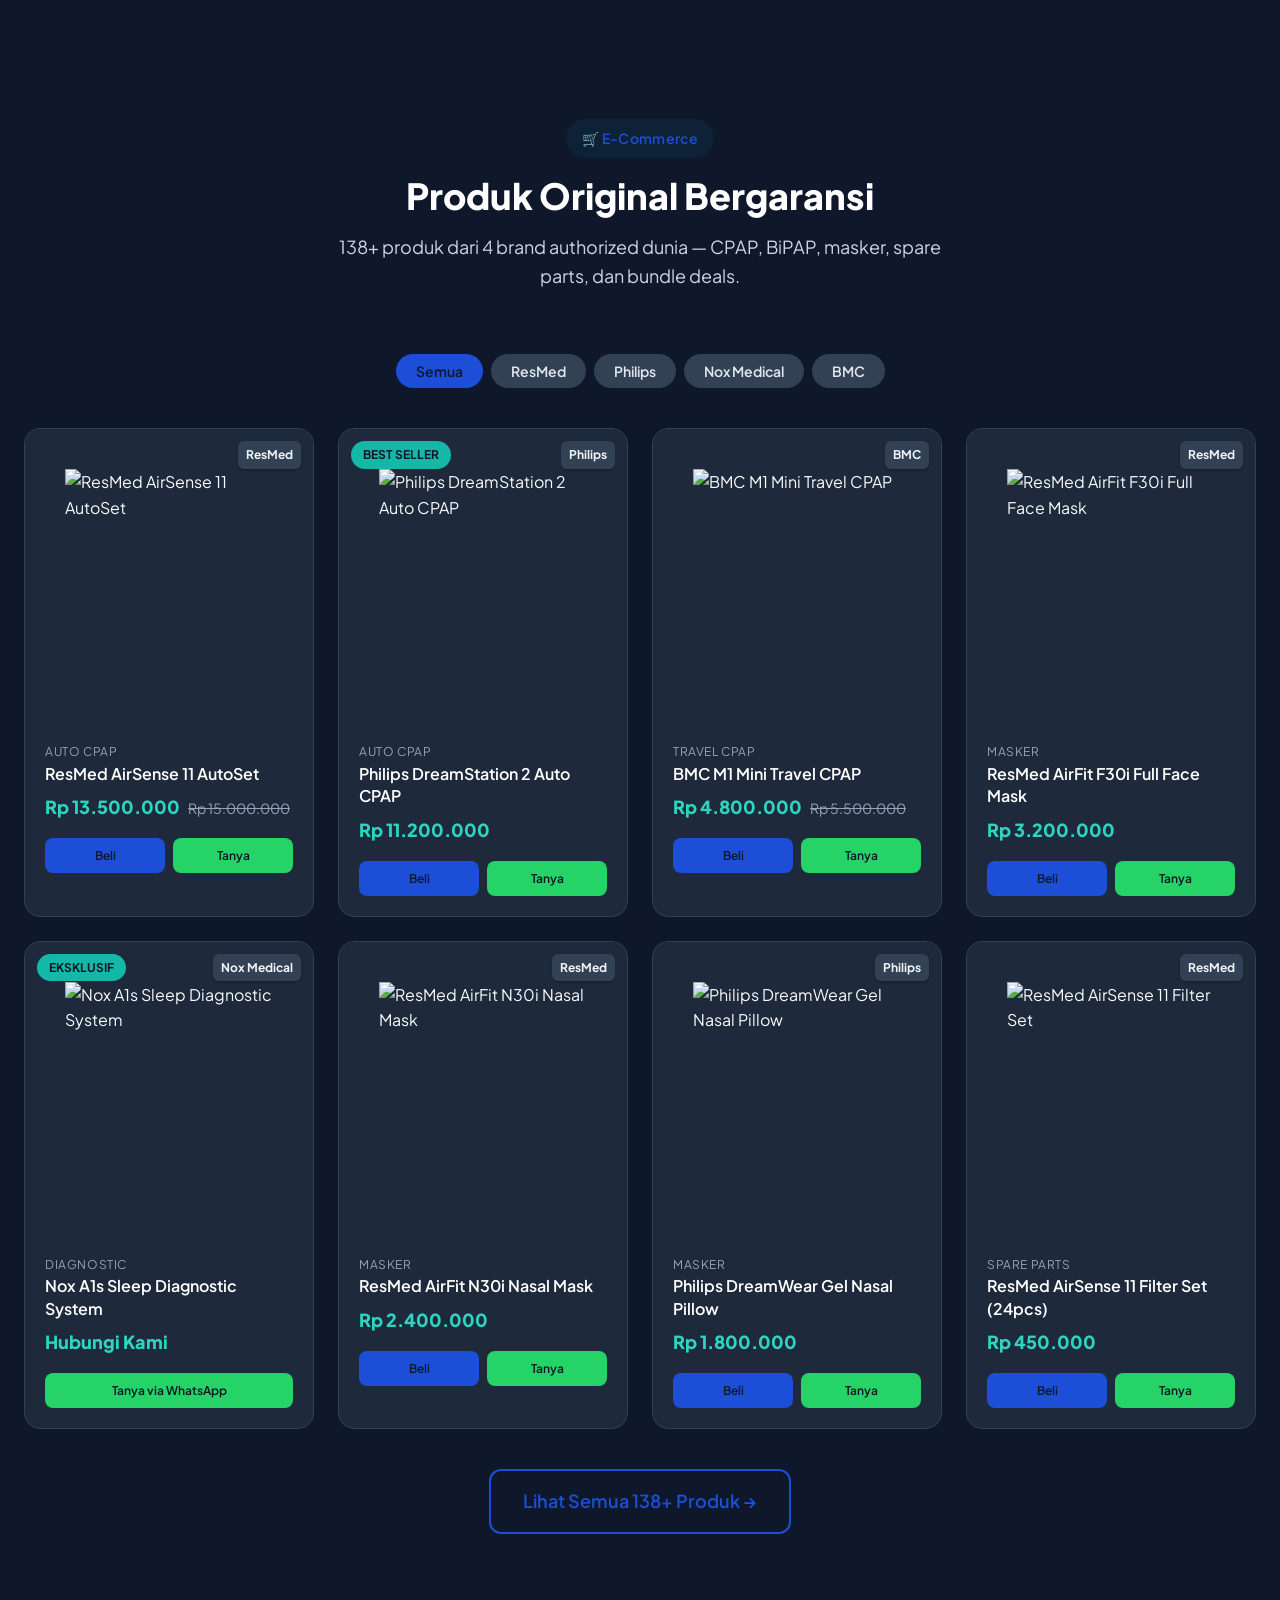
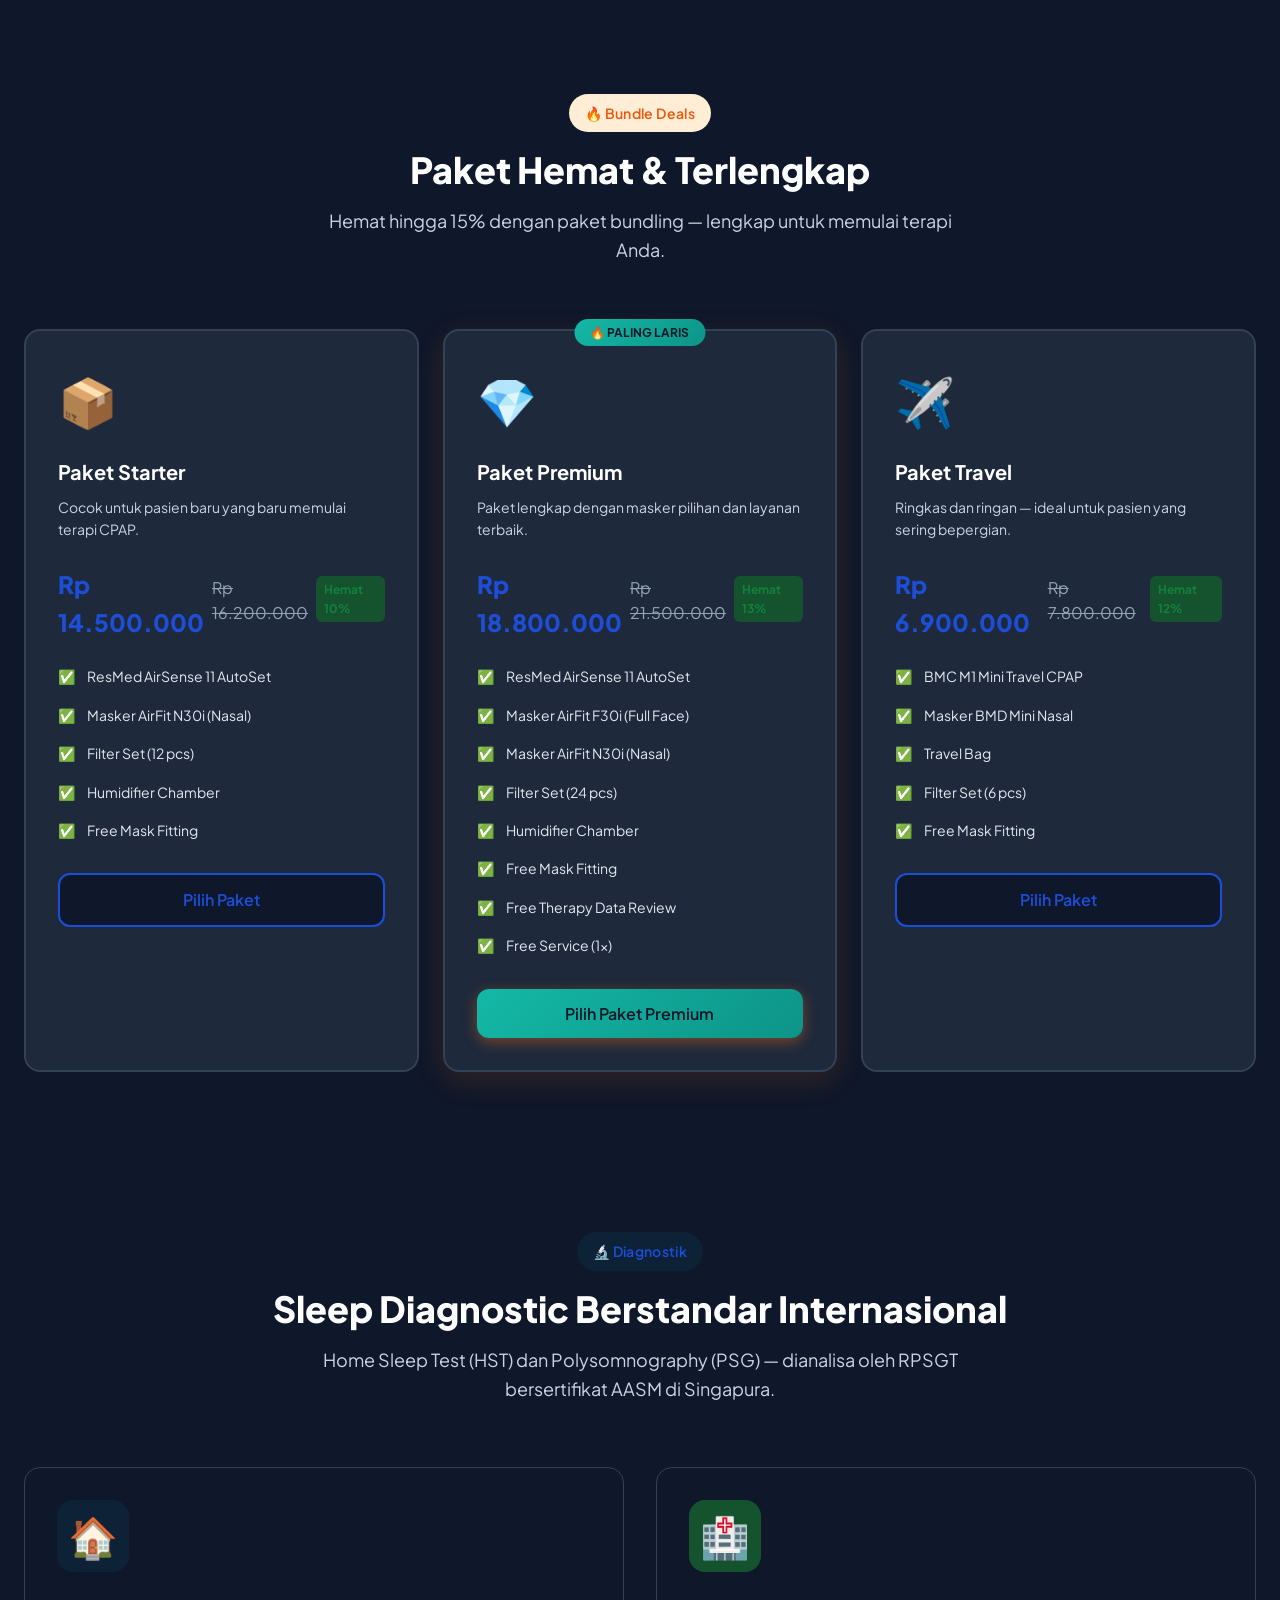
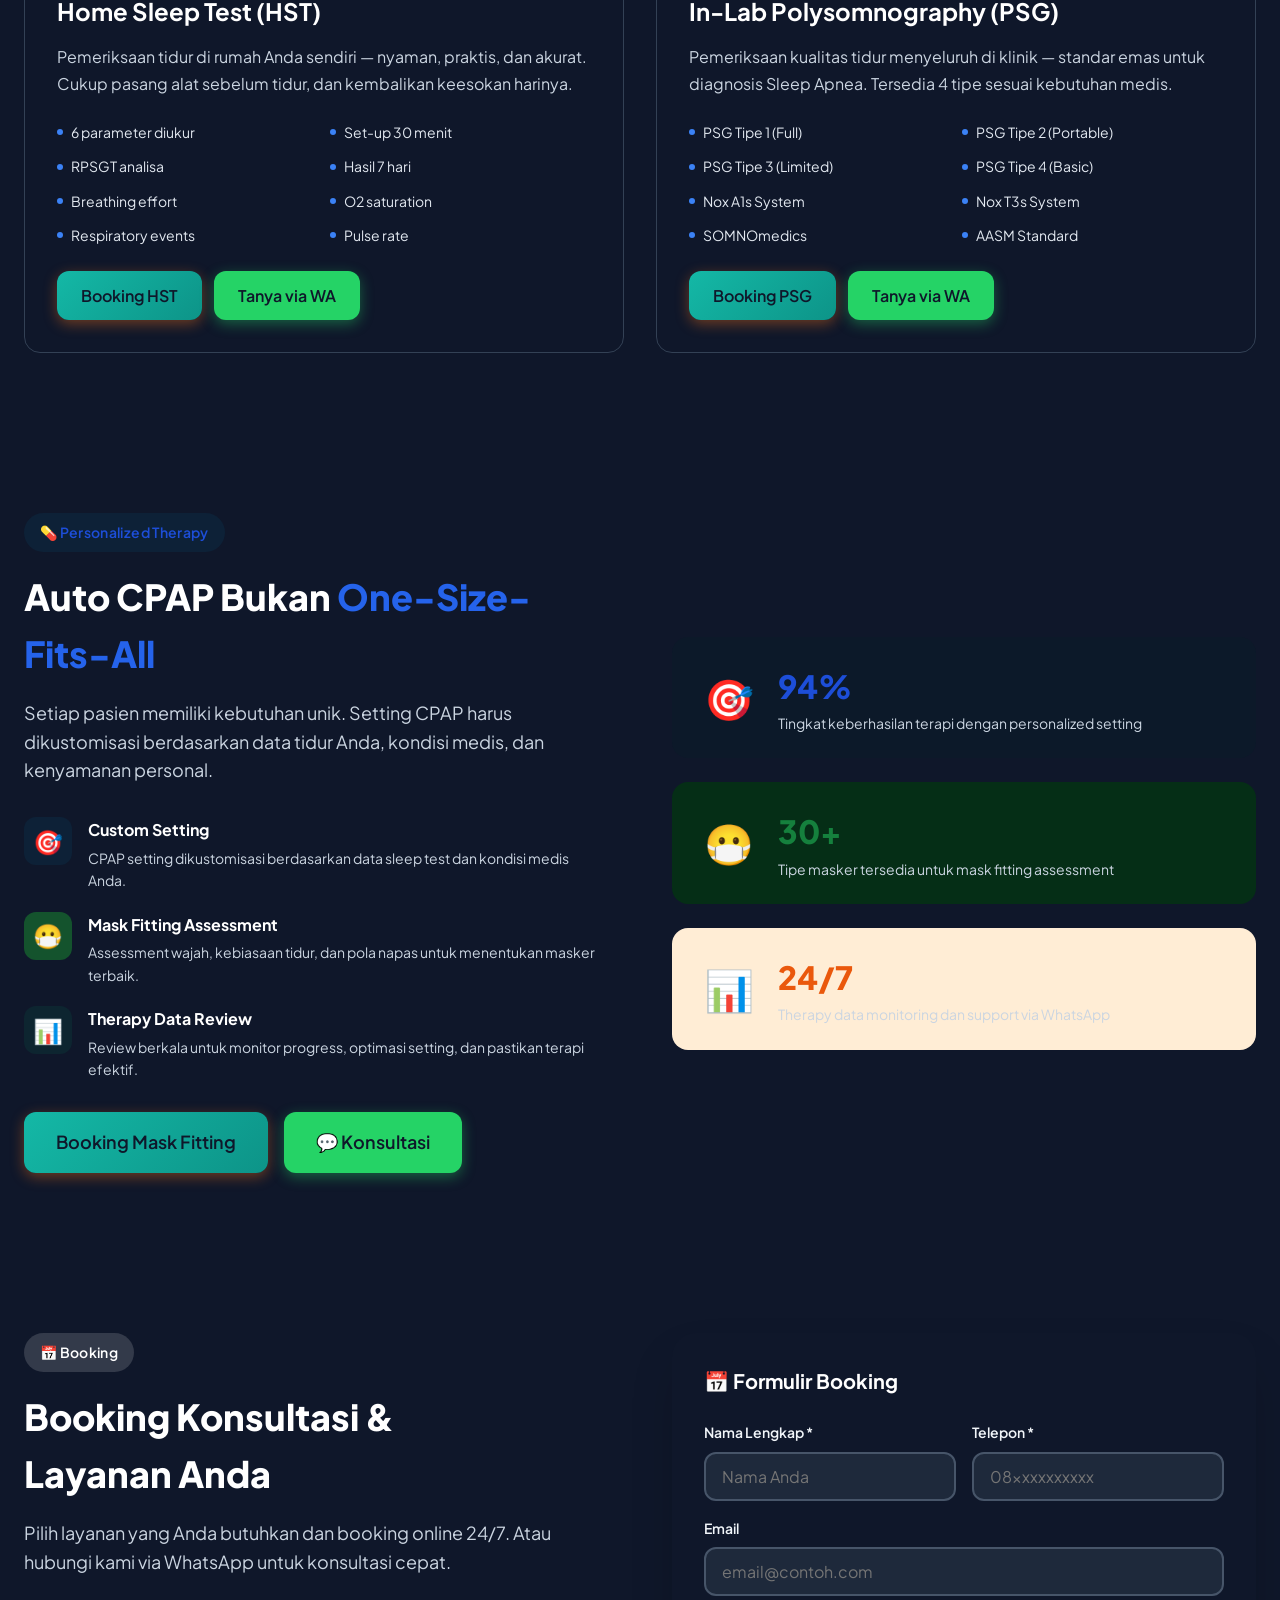
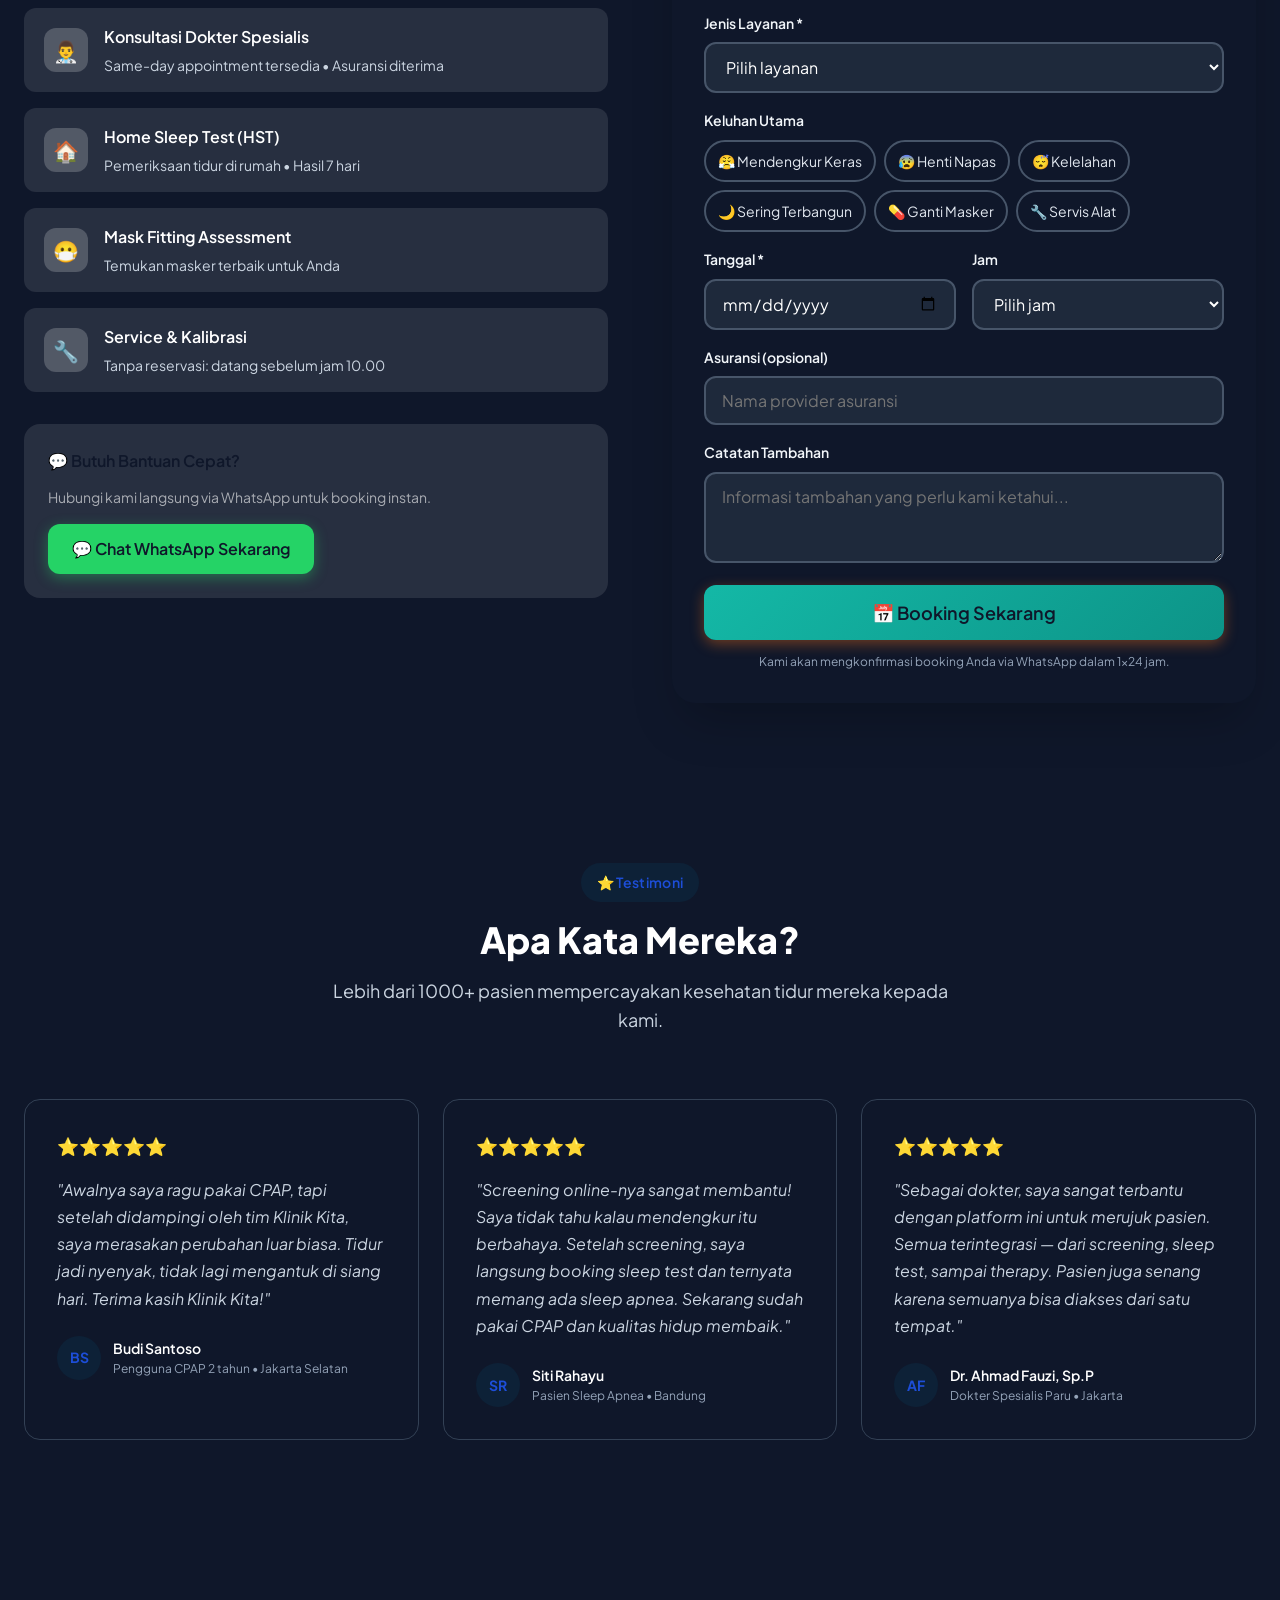
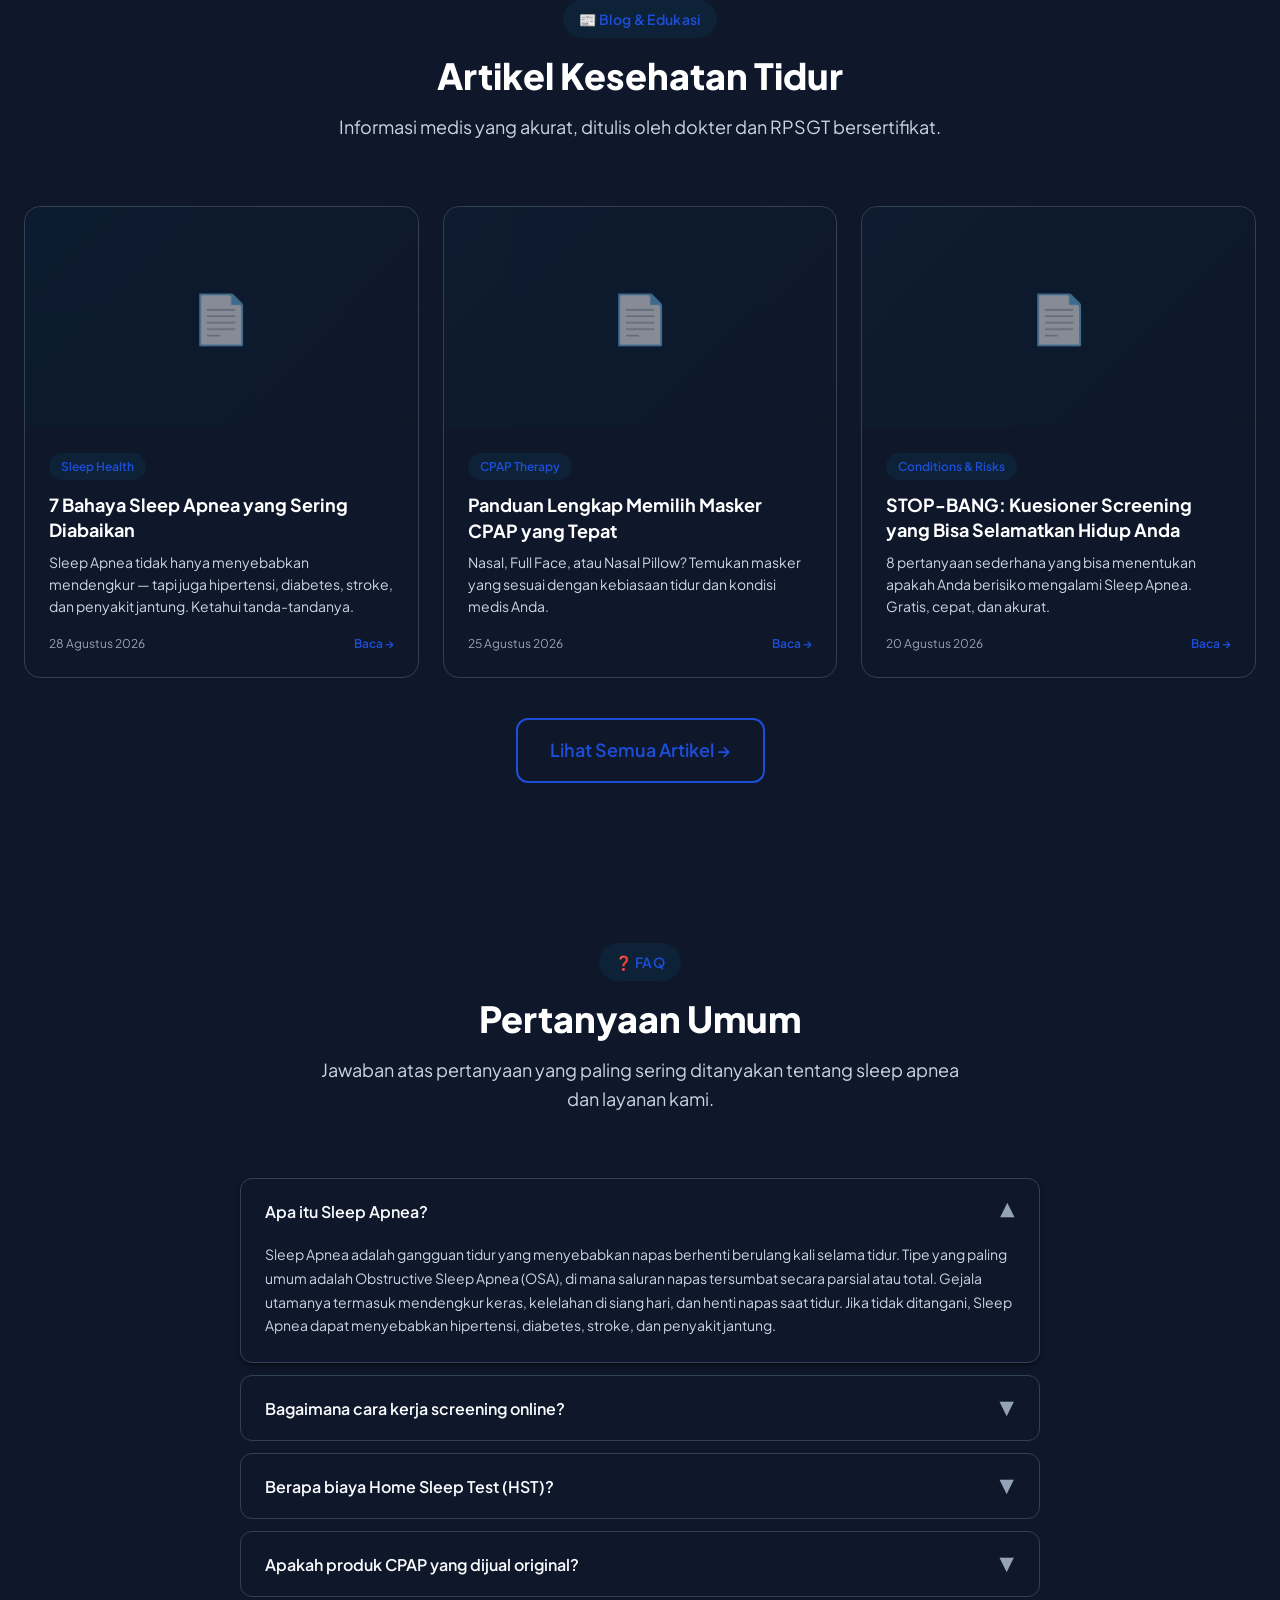
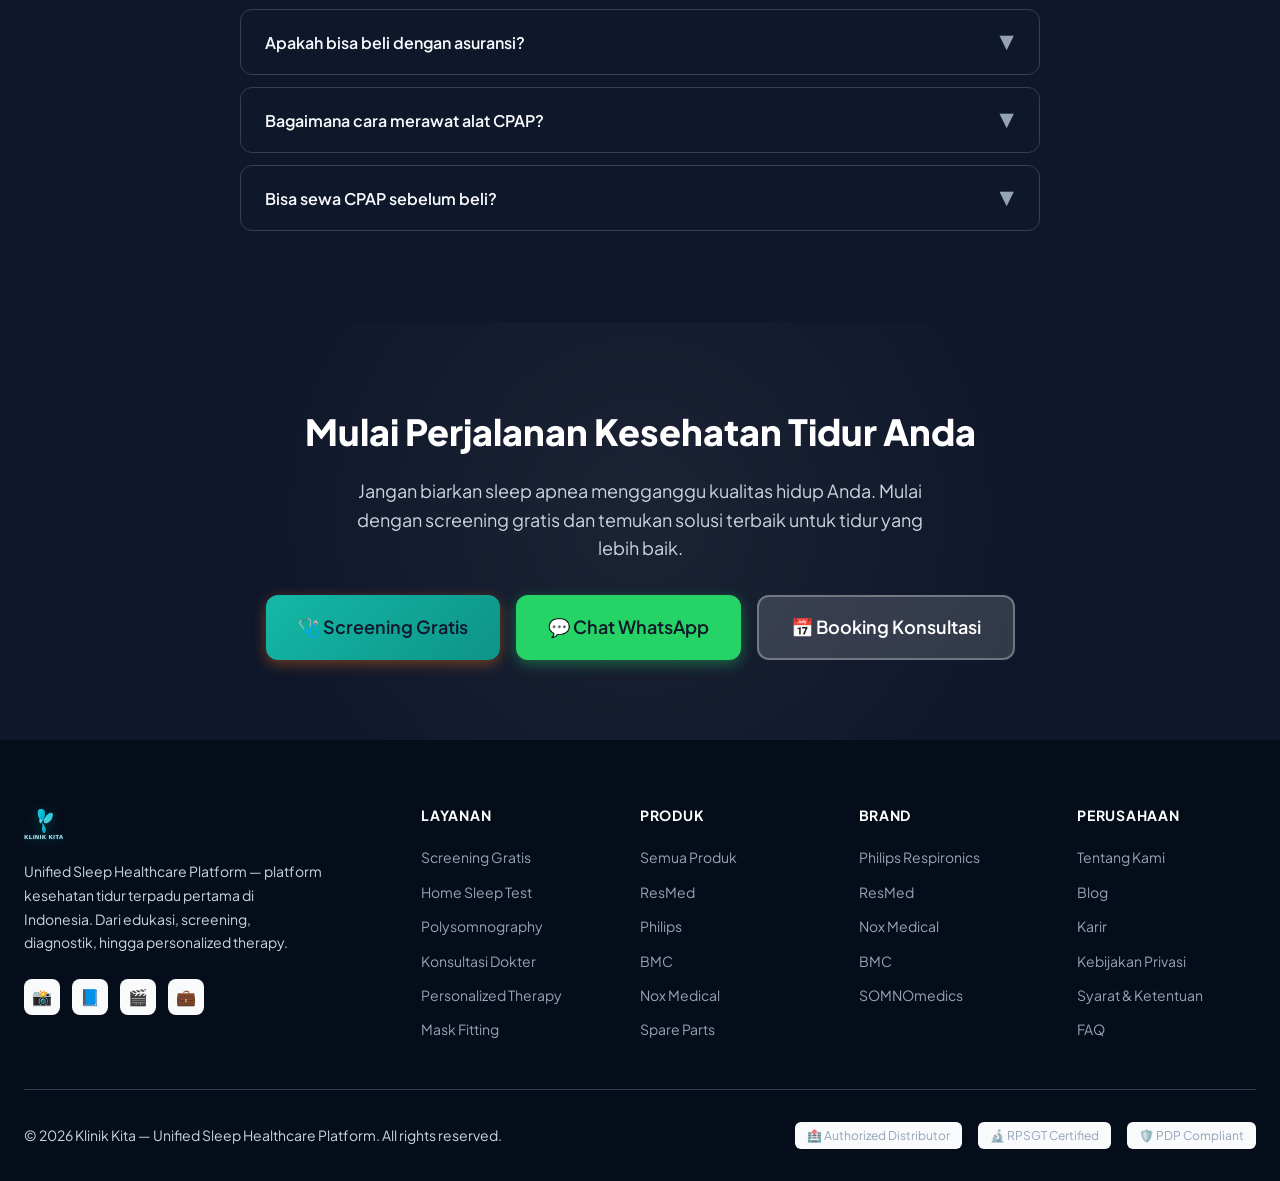
==== commit 2b3fcbad: "feat: Add theme selector dropdown (Light/Dark/Auto) - Dropdown menu with 3 theme options - Light Mod" ====
--- a/landingpage/index.html
+++ b/landingpage/index.html
@@ -74,6 +74,41 @@
         <div class="lang-toggle" role="group" aria-label="Language">
           <button class="lang-btn active" data-lang="id" aria-pressed="true">ID</button>
           <button class="lang-btn" data-lang="en" aria-pressed="false">EN</button>
+        </div>
+        <div class="theme-selector">
+          <button class="theme-btn" onclick="toggleThemeDropdown()" aria-label="Theme settings">
+            <span class="theme-btn-icon" id="themeBtnIcon">☀️</span>
+            <span id="themeBtnText">Theme</span>
+            <span>▾</span>
+          </button>
+          <div class="theme-dropdown" id="themeDropdown">
+            <div class="theme-dropdown-header">Mode Tampilan</div>
+            <button class="theme-option" onclick="setTheme('light')" id="themeLight">
+              <span class="theme-option-icon">☀️</span>
+              <span class="theme-option-text">
+                <span class="theme-option-title">Light Mode</span>
+                <span class="theme-option-desc">Mode terang untuk siang hari</span>
+              </span>
+              <span class="theme-option-check">✓</span>
+            </button>
+            <button class="theme-option" onclick="setTheme('dark')" id="themeDark">
+              <span class="theme-option-icon">🌙</span>
+              <span class="theme-option-text">
+                <span class="theme-option-title">Dark Mode</span>
+                <span class="theme-option-desc">Mode gelap untuk malam hari</span>
+              </span>
+              <span class="theme-option-check">✓</span>
+            </button>
+            <div class="theme-dropdown-divider"></div>
+            <button class="theme-option" onclick="setTheme('auto')" id="themeAuto">
+              <span class="theme-option-icon">🕐</span>
+              <span class="theme-option-text">
+                <span class="theme-option-title">Auto (Scheduled)</span>
+                <span class="theme-option-desc">Otomatis 6PM-6AM</span>
+              </span>
+              <span class="theme-option-check">✓</span>
+            </button>
+          </div>
         </div>
         <a href="#booking" class="btn btn-primary btn-sm navbar-cta">Booking Sekarang</a>
         <button class="mobile-toggle" aria-label="Open menu" onclick="toggleMobileMenu()">
--- a/landingpage/css/style.css
+++ b/landingpage/css/style.css
@@ -442,6 +442,12 @@
   height: 40px;
   width: auto;
   object-fit: contain;
+  transition: transform 0.3s ease, filter 0.3s ease;
+}
+
+.navbar-brand:hover .navbar-logo-img {
+  transform: scale(1.1) rotate(-5deg);
+  filter: drop-shadow(0 4px 8px rgba(0, 188, 212, 0.4));
 }
 
 .navbar-brand svg {
@@ -507,44 +513,171 @@
   gap: var(--space-3);
 }
 
-/* Dark Mode Toggle */
-.dark-toggle {
-  width: 44px;
-  height: 24px;
+/* Theme Mode Selector */
+.theme-selector {
+  position: relative;
+}
+
+.theme-btn {
+  display: flex;
+  align-items: center;
+  gap: var(--space-2);
+  padding: var(--space-2) var(--space-3);
+  background: var(--gray-100);
+  border: 2px solid var(--gray-200);
+  border-radius: var(--radius-lg);
+  font-size: var(--font-size-sm);
+  font-weight: 600;
+  color: var(--gray-700);
+  cursor: pointer;
+  transition: all 0.2s;
+  white-space: nowrap;
+}
+
+.theme-btn:hover {
   background: var(--gray-200);
+  border-color: var(--teal-400);
+}
+
+.dark .theme-btn {
+  background: var(--gray-100);
+  border-color: var(--gray-200);
+  color: var(--gray-600);
+}
+
+.theme-btn-icon {
+  font-size: var(--font-size-lg);
+}
+
+/* Theme Dropdown */
+.theme-dropdown {
+  display: none;
+  position: absolute;
+  top: calc(100% + 8px);
+  right: 0;
+  background: var(--white);
+  border: 1px solid var(--gray-200);
+  border-radius: var(--radius-xl);
+  box-shadow: var(--shadow-xl);
+  min-width: 200px;
+  z-index: 1000;
+  overflow: hidden;
+}
+
+.theme-dropdown.active {
+  display: block;
+  animation: fadeIn 0.2s ease;
+}
+
+@keyframes fadeIn {
+  from { opacity: 0; transform: translateY(-8px); }
+  to { opacity: 1; transform: translateY(0); }
+}
+
+.theme-dropdown-header {
+  padding: var(--space-3) var(--space-4);
+  background: var(--gray-50);
+  border-bottom: 1px solid var(--gray-100);
+  font-size: var(--font-size-xs);
+  font-weight: 700;
+  color: var(--gray-500);
+  text-transform: uppercase;
+  letter-spacing: 0.05em;
+}
+
+.dark .theme-dropdown-header {
+  background: var(--gray-100);
+}
+
+.theme-option {
+  display: flex;
+  align-items: center;
+  gap: var(--space-3);
+  padding: var(--space-3) var(--space-4);
+  cursor: pointer;
+  transition: background 0.2s;
   border: none;
-  border-radius: var(--radius-full);
-  cursor: pointer;
-  position: relative;
-  transition: background 0.3s ease;
-  padding: 0;
-}
-
-.dark-toggle::after {
-  content: '☀️';
-  position: absolute;
-  top: 2px;
-  left: 2px;
-  width: 20px;
-  height: 20px;
-  background: var(--white);
-  border-radius: 50%;
-  transition: transform 0.3s ease, background 0.3s ease;
+  background: none;
+  width: 100%;
+  text-align: left;
+  font-family: inherit;
+}
+
+.theme-option:hover {
+  background: var(--gray-50);
+}
+
+.dark .theme-option:hover {
+  background: var(--gray-100);
+}
+
+.theme-option.active {
+  background: var(--teal-50);
+}
+
+.dark .theme-option.active {
+  background: rgba(0, 188, 212, 0.1);
+}
+
+.theme-option-icon {
+  font-size: 1.25rem;
+  width: 32px;
+  height: 32px;
   display: flex;
   align-items: center;
   justify-content: center;
-  font-size: 12px;
-  box-shadow: var(--shadow-sm);
-}
-
-.dark .dark-toggle {
-  background: var(--blue-600);
-}
-
-.dark .dark-toggle::after {
-  content: '🌙';
-  transform: translateX(20px);
-  background: var(--blue-900);
+  background: var(--gray-100);
+  border-radius: var(--radius-md);
+}
+
+.dark .theme-option-icon {
+  background: var(--gray-100);
+}
+
+.theme-option.active .theme-option-icon {
+  background: var(--teal-100);
+}
+
+.dark .theme-option.active .theme-option-icon {
+  background: rgba(0, 188, 212, 0.2);
+}
+
+.theme-option-text {
+  flex: 1;
+}
+
+.theme-option-title {
+  font-size: var(--font-size-sm);
+  font-weight: 600;
+  color: var(--gray-800);
+}
+
+.dark .theme-option-title {
+  color: var(--gray-700);
+}
+
+.theme-option-desc {
+  font-size: var(--font-size-xs);
+  color: var(--gray-500);
+}
+
+.theme-option-check {
+  color: var(--teal-500);
+  font-weight: 700;
+  opacity: 0;
+}
+
+.theme-option.active .theme-option-check {
+  opacity: 1;
+}
+
+.theme-dropdown-divider {
+  height: 1px;
+  background: var(--gray-100);
+}
+
+.dark .theme-dropdown-divider {
+  background: var(--gray-100);
 }
 
 .navbar-cta {
@@ -838,6 +971,22 @@
   width: 180px;
   height: 180px;
   object-fit: contain;
+  transition: transform 0.4s ease, filter 0.4s ease;
+  cursor: pointer;
+}
+
+.hero-logo:hover {
+  transform: scale(1.15) rotate(5deg);
+  filter: drop-shadow(0 8px 16px rgba(0, 188, 212, 0.5));
+}
+
+.hero-center-circle:hover .hero-logo {
+  animation: logo-bounce 0.6s ease;
+}
+
+@keyframes logo-bounce {
+  0%, 100% { transform: scale(1.15) rotate(5deg); }
+  50% { transform: scale(1.25) rotate(-5deg); }
 }
   align-items: center;
   justify-content: center;
@@ -2653,6 +2802,42 @@
   background-clip: text;
 }
 
+/* Dark Mode Logo Styles */
+.dark .navbar-logo-img {
+  content: url('../img/logo-dark.svg');
+  filter: drop-shadow(0 2px 8px rgba(0, 188, 212, 0.4));
+}
+
+.dark .navbar-brand:hover .navbar-logo-img {
+  filter: drop-shadow(0 4px 16px rgba(0, 188, 212, 0.7));
+  transform: scale(1.05);
+}
+
+.dark .hero-center-circle {
+  background: radial-gradient(circle, #1a2a3a 0%, #0d1b2a 100%);
+  box-shadow: 0 0 40px rgba(0, 188, 212, 0.4), 0 0 80px rgba(0, 188, 212, 0.2), inset 0 0 20px rgba(0, 188, 212, 0.1);
+}
+
+.dark .hero-logo {
+  filter: drop-shadow(0 4px 12px rgba(0, 188, 212, 0.5));
+}
+
+.dark .hero-logo:hover {
+  filter: drop-shadow(0 8px 24px rgba(0, 188, 212, 0.8));
+}
+
+/* Footer Logo Dark Mode */
+.dark .footer-logo img {
+  content: url('../img/logo-dark.svg');
+  filter: drop-shadow(0 2px 6px rgba(0, 188, 212, 0.3));
+}
+
+/* Mobile Menu Logo Dark Mode */
+.dark .mobile-menu-header img {
+  content: url('../img/logo-dark.svg');
+  filter: drop-shadow(0 2px 6px rgba(0, 188, 212, 0.3));
+}
+
 .dark .nav-link {
   color: var(--gray-400);
 }
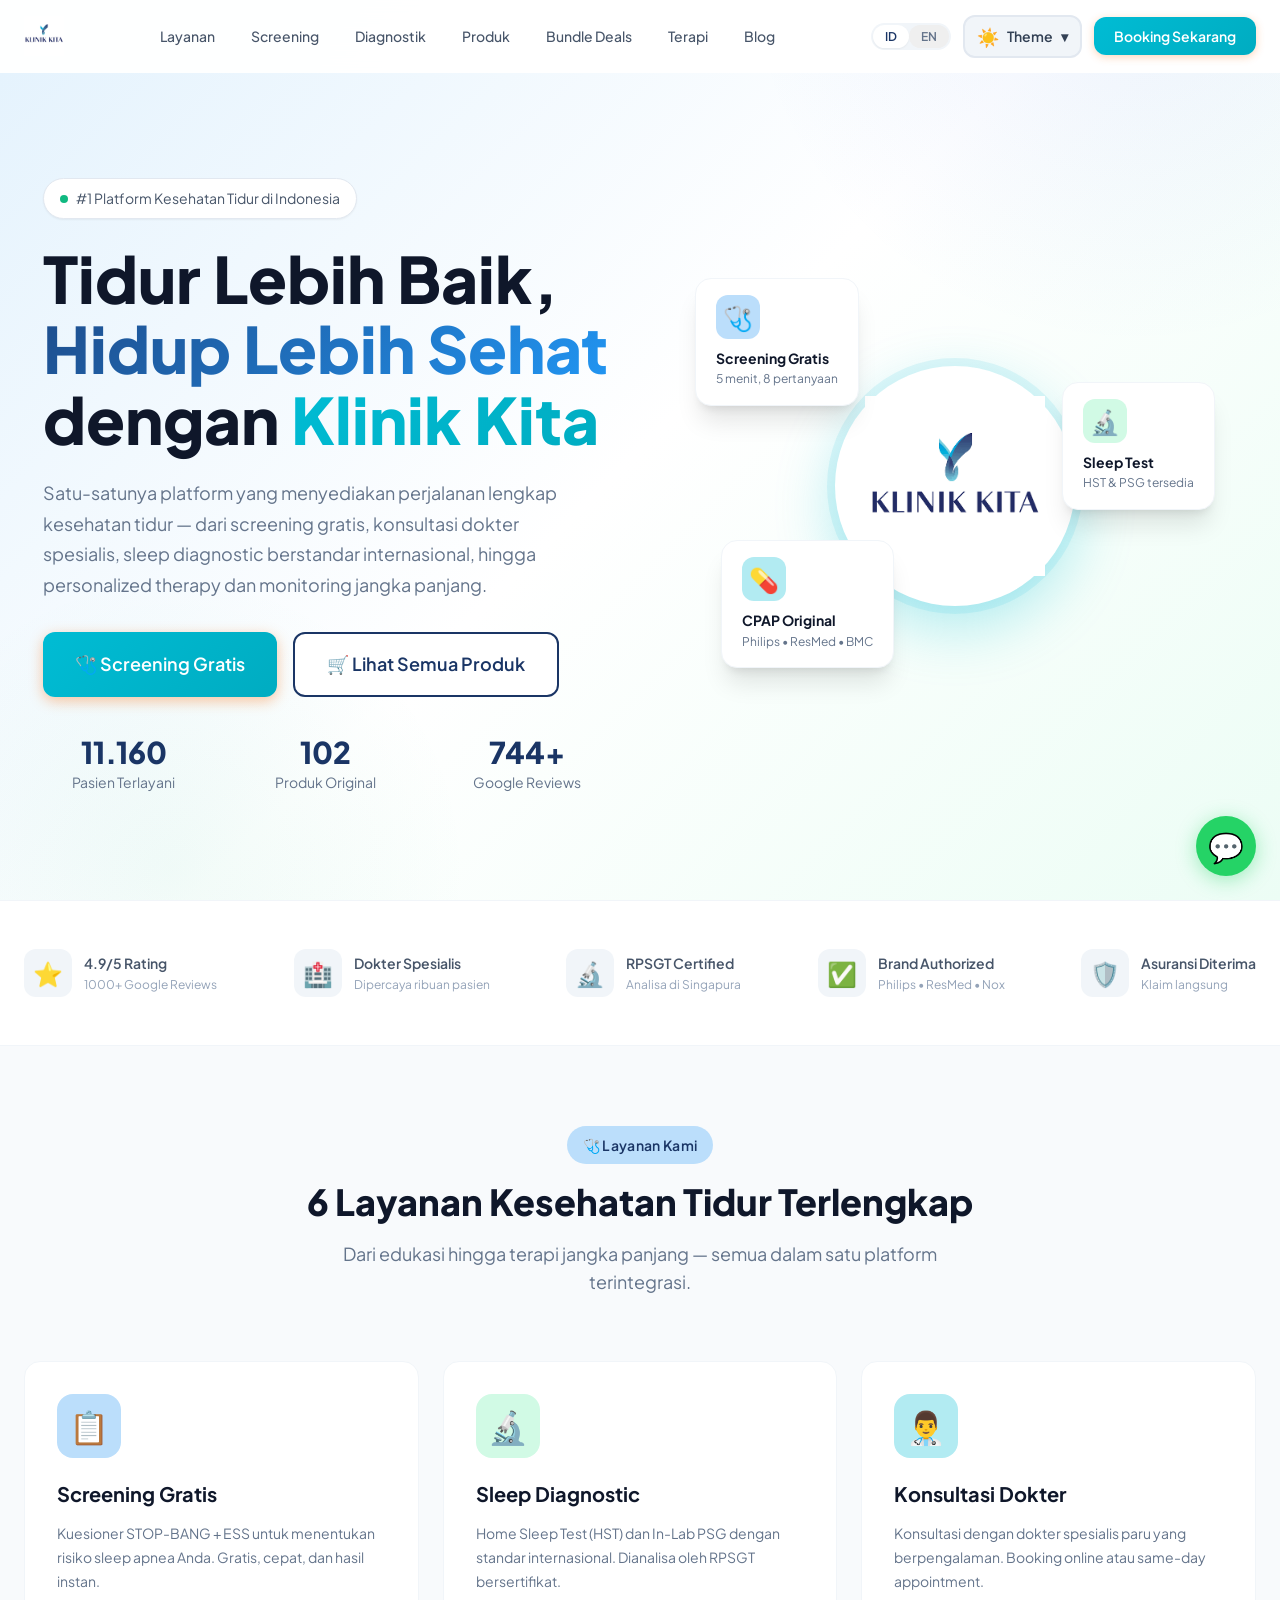
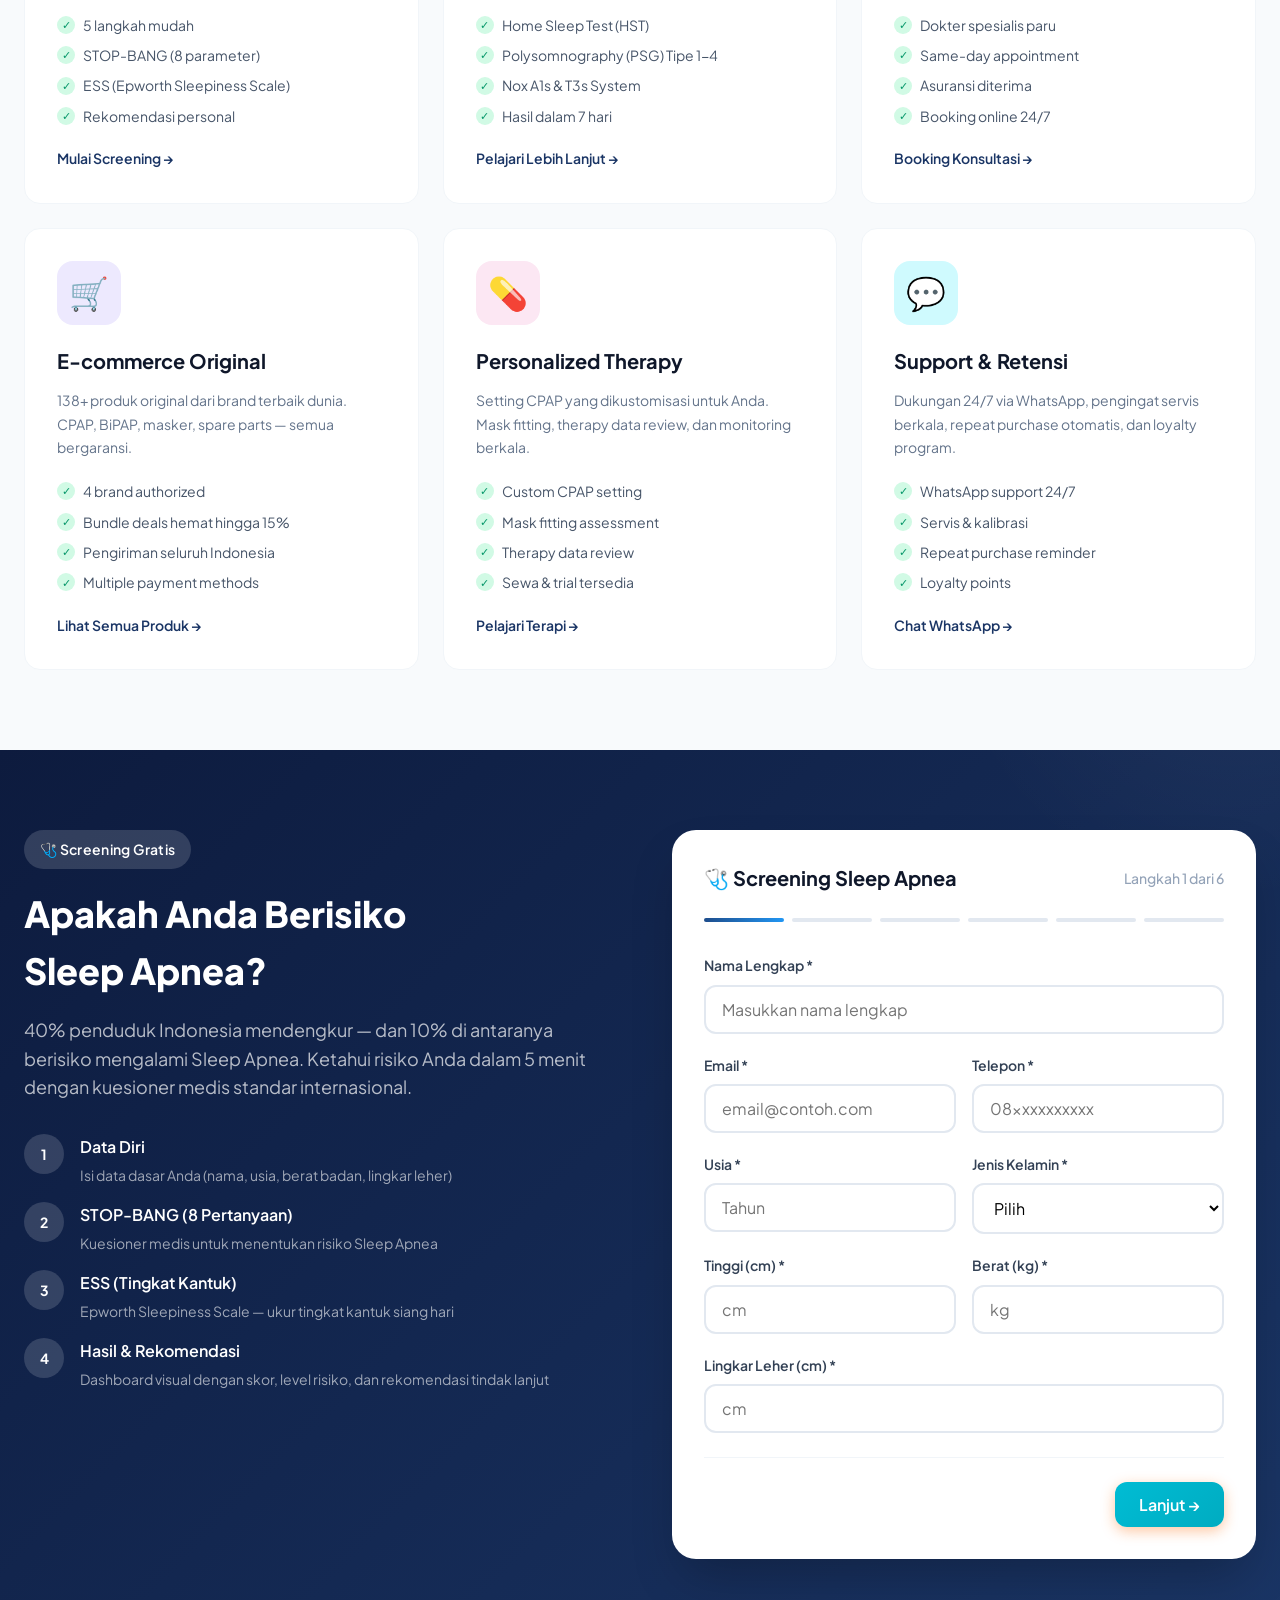
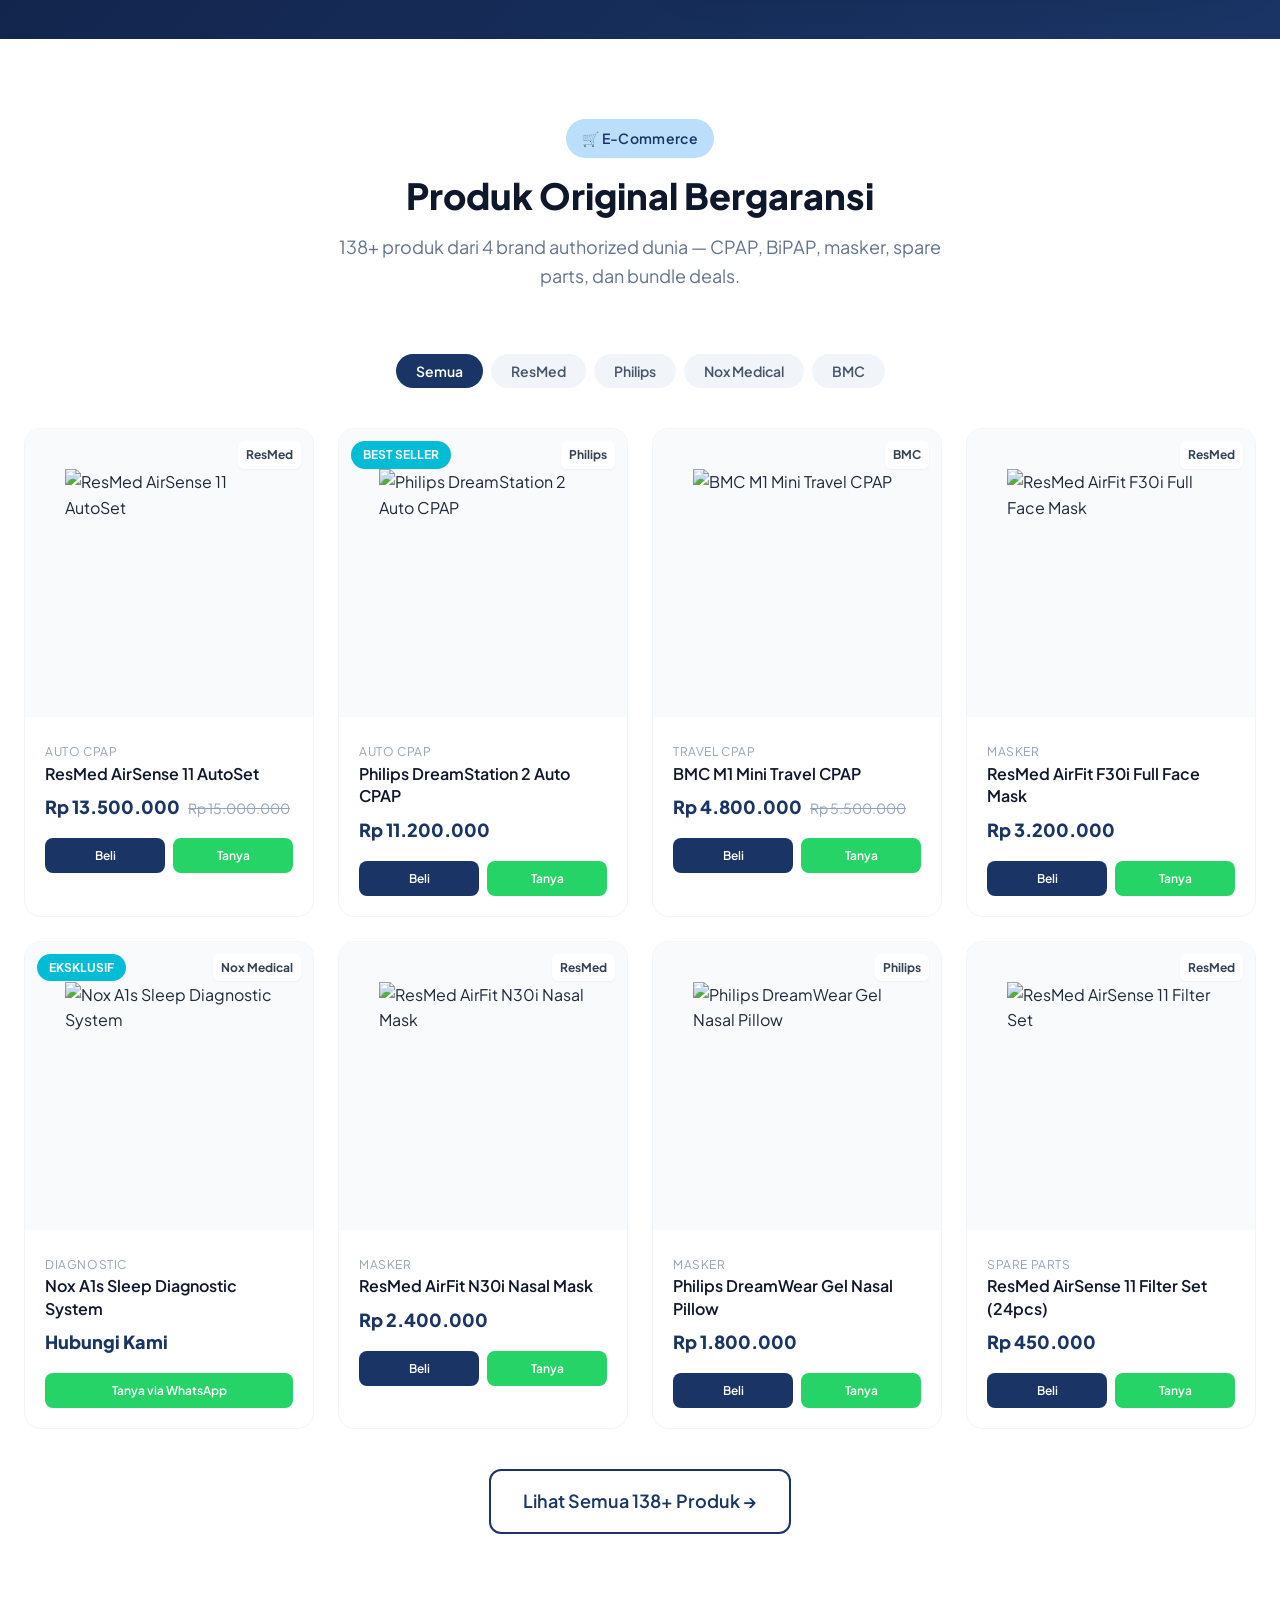
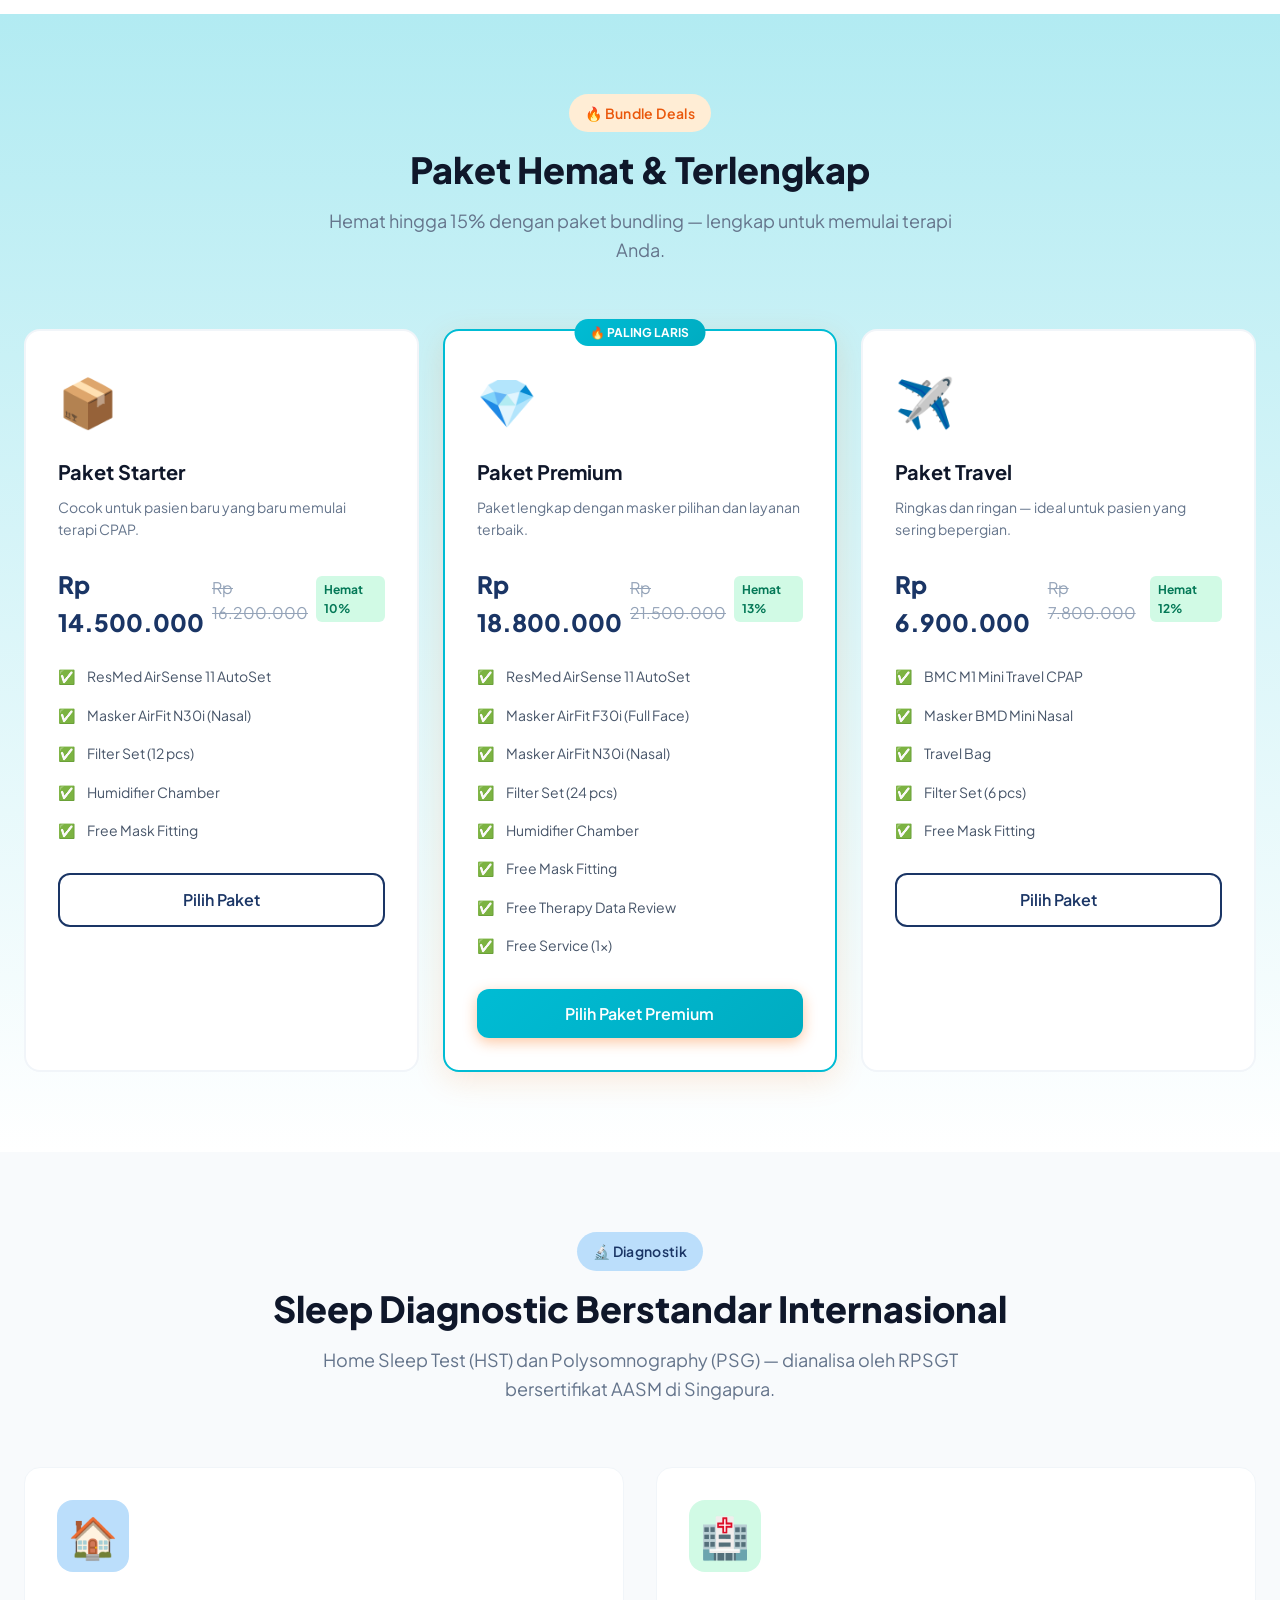
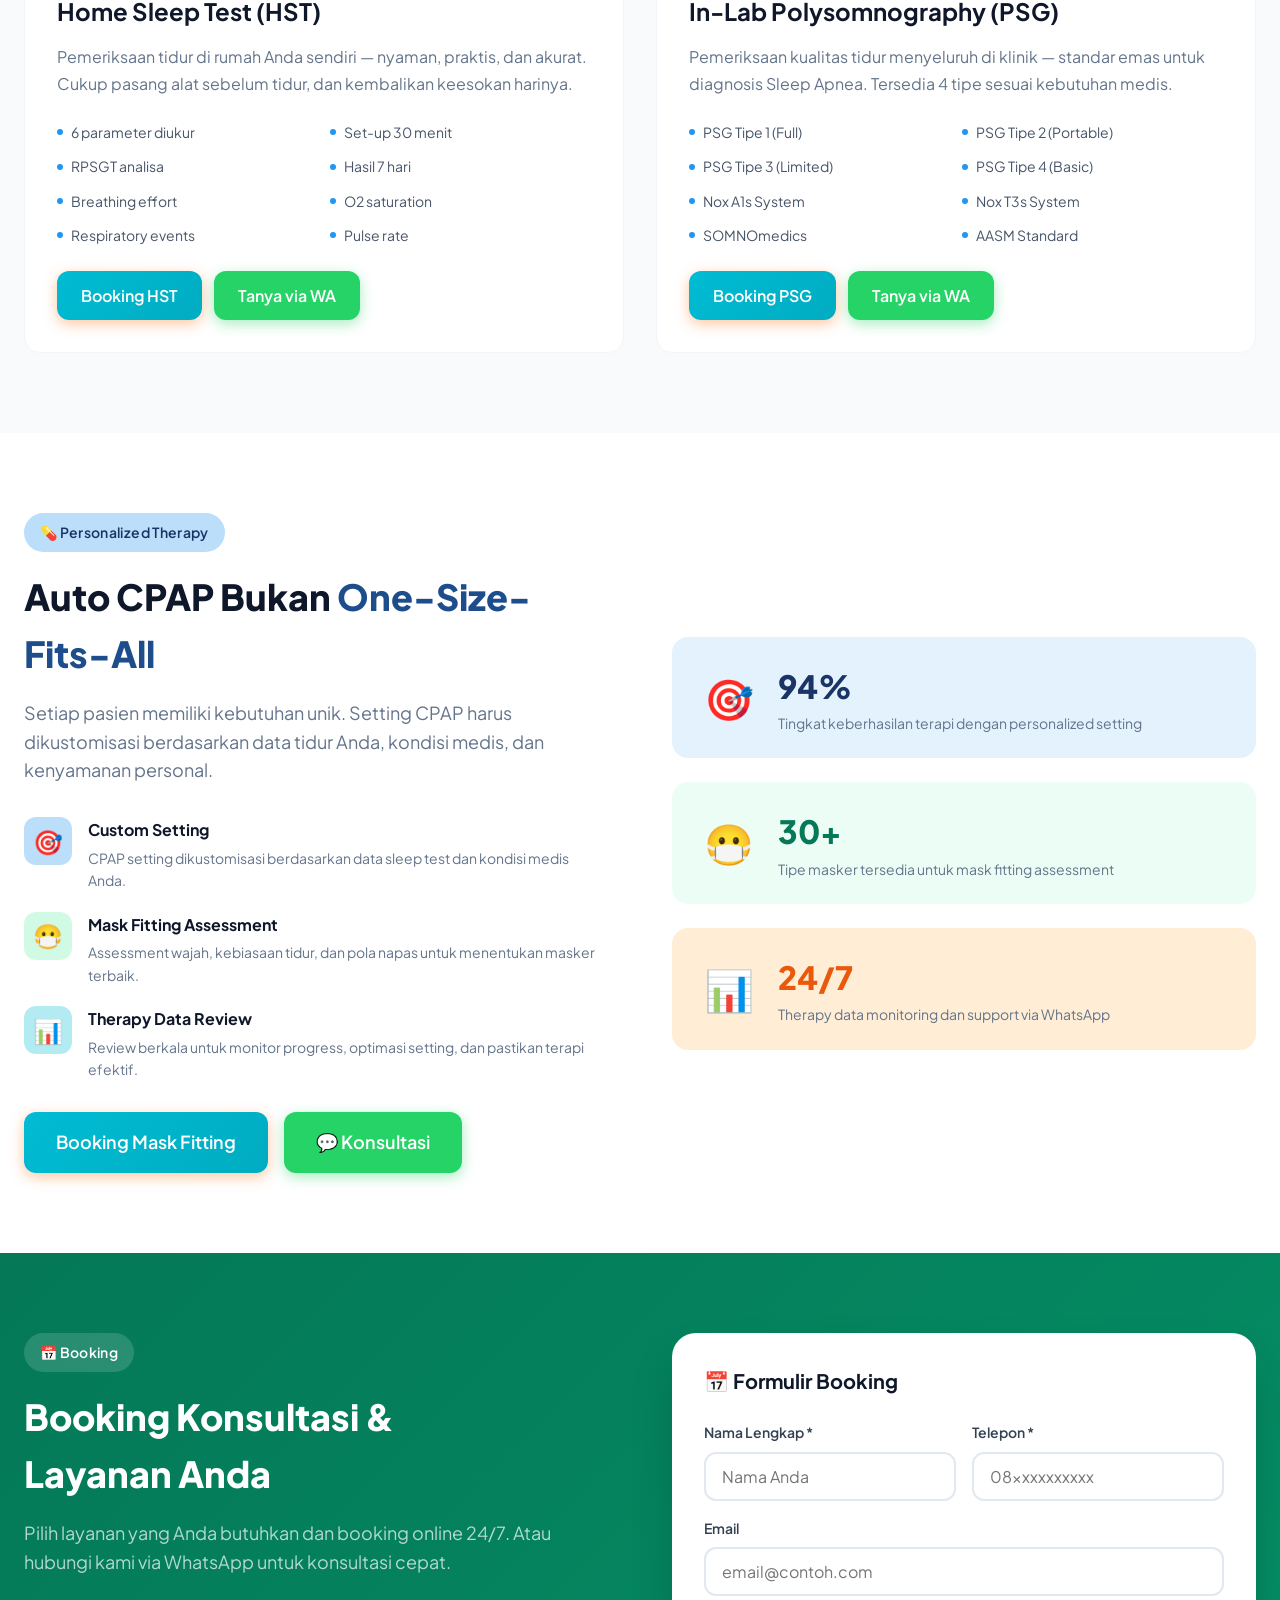
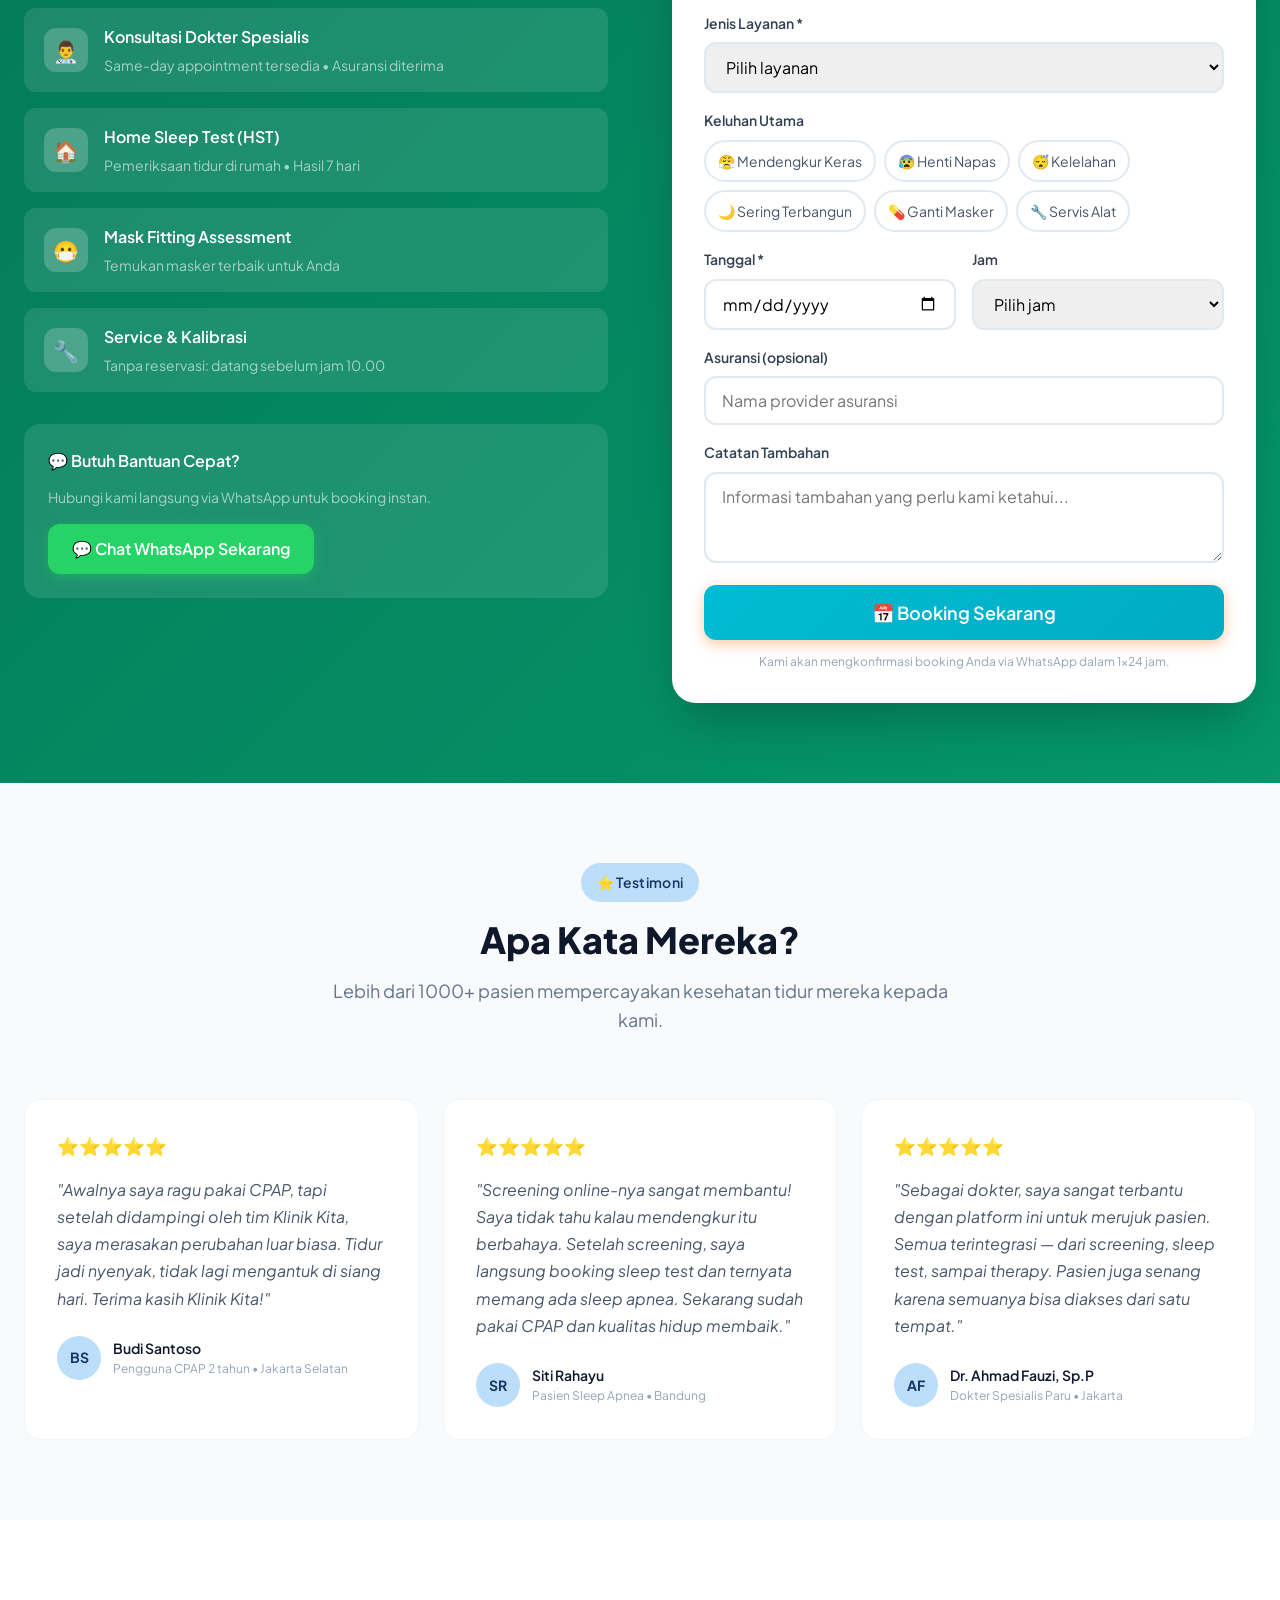
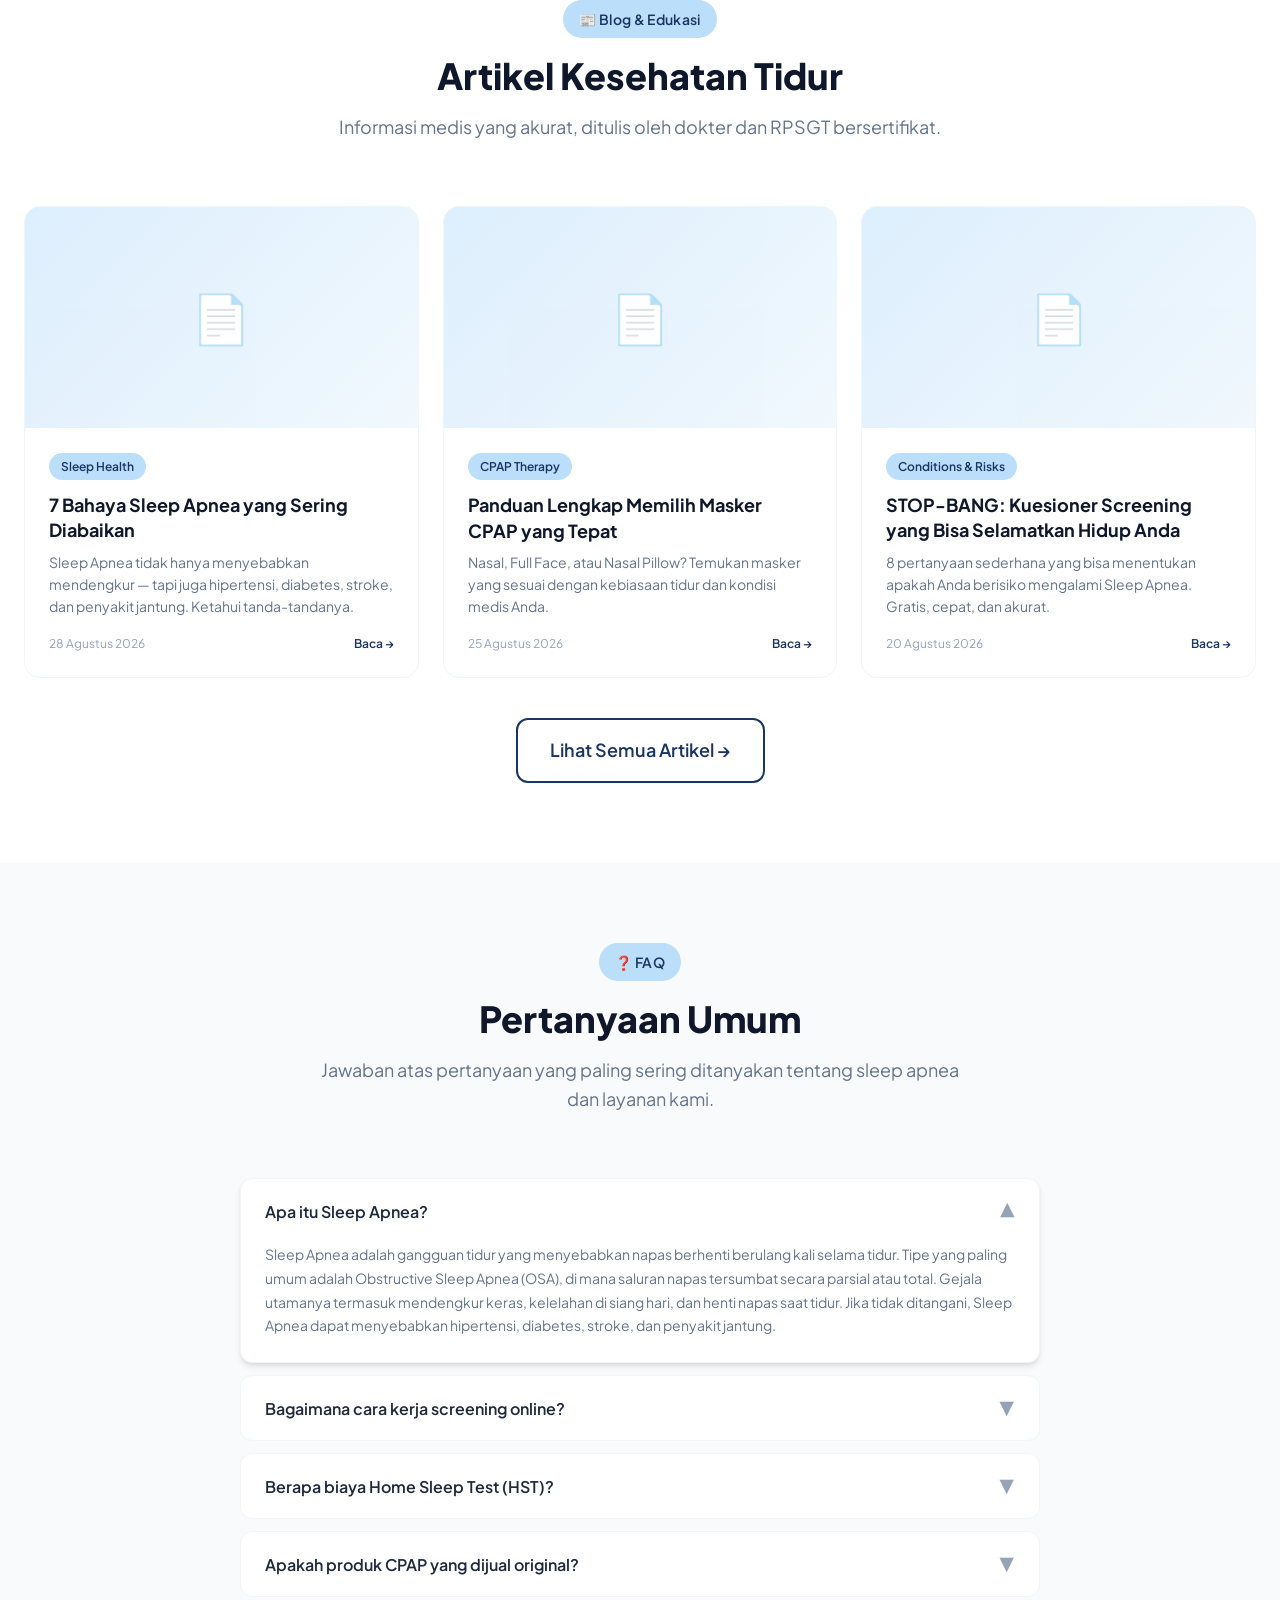
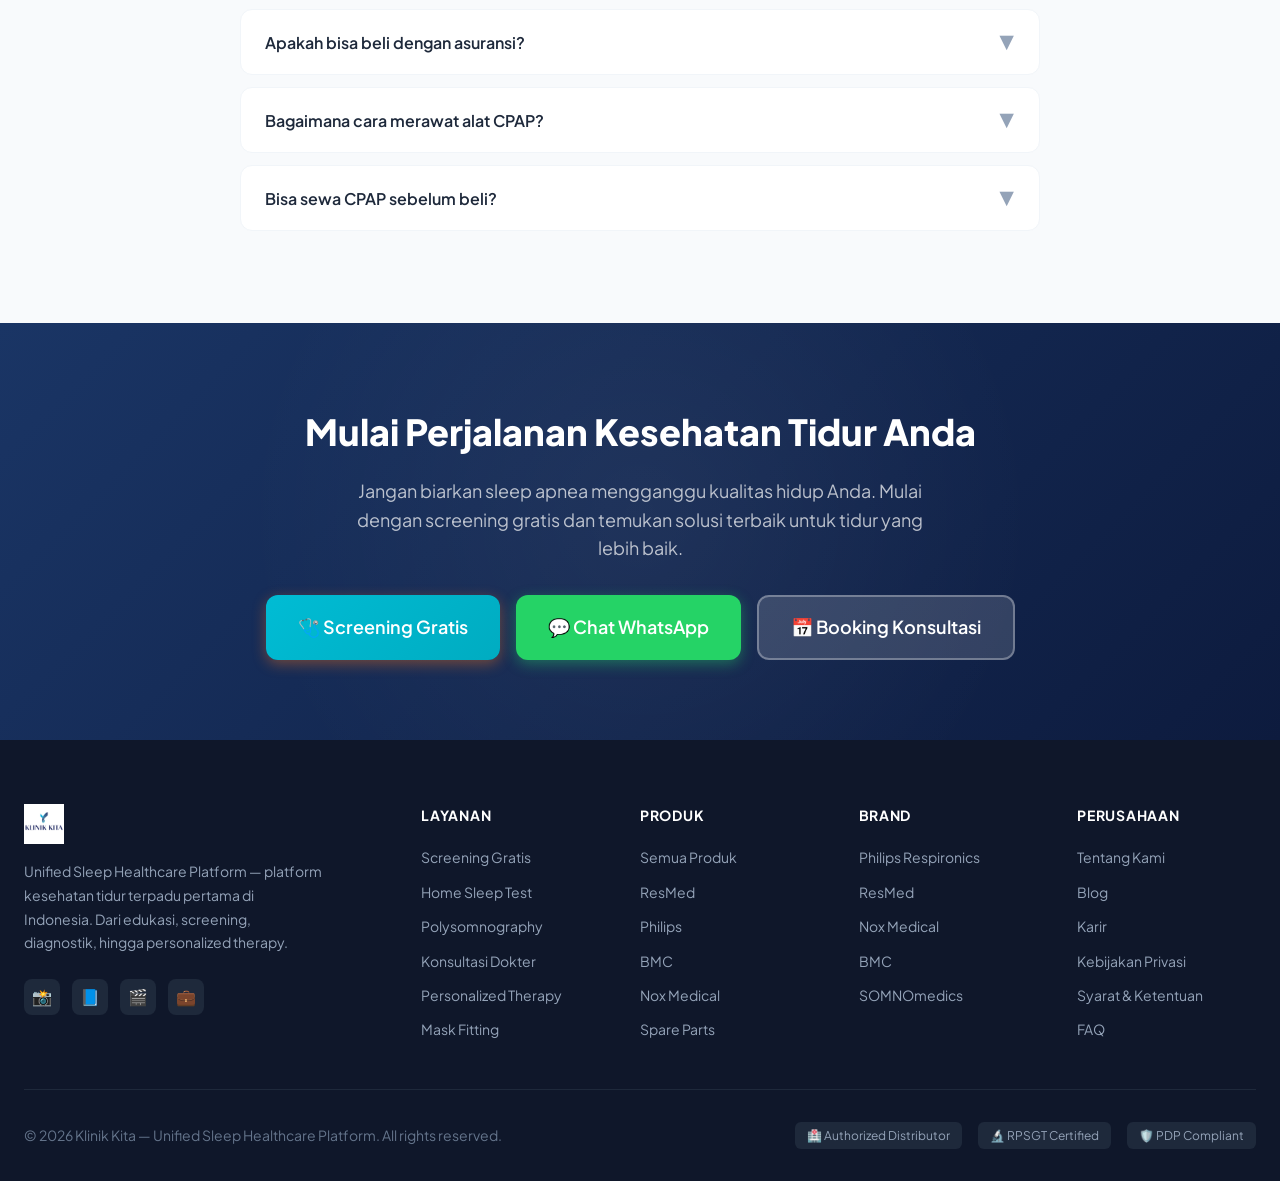
==== commit 84e59fa3: "fix: Simplify theme to Light/Dark only (remove auto) - Remove auto/scheduled theme option - Simplifi" ====
--- a/landingpage/index.html
+++ b/landingpage/index.html
@@ -96,15 +96,6 @@
               <span class="theme-option-text">
                 <span class="theme-option-title">Dark Mode</span>
                 <span class="theme-option-desc">Mode gelap untuk malam hari</span>
-              </span>
-              <span class="theme-option-check">✓</span>
-            </button>
-            <div class="theme-dropdown-divider"></div>
-            <button class="theme-option" onclick="setTheme('auto')" id="themeAuto">
-              <span class="theme-option-icon">🕐</span>
-              <span class="theme-option-text">
-                <span class="theme-option-title">Auto (Scheduled)</span>
-                <span class="theme-option-desc">Otomatis 6PM-6AM</span>
               </span>
               <span class="theme-option-check">✓</span>
             </button>
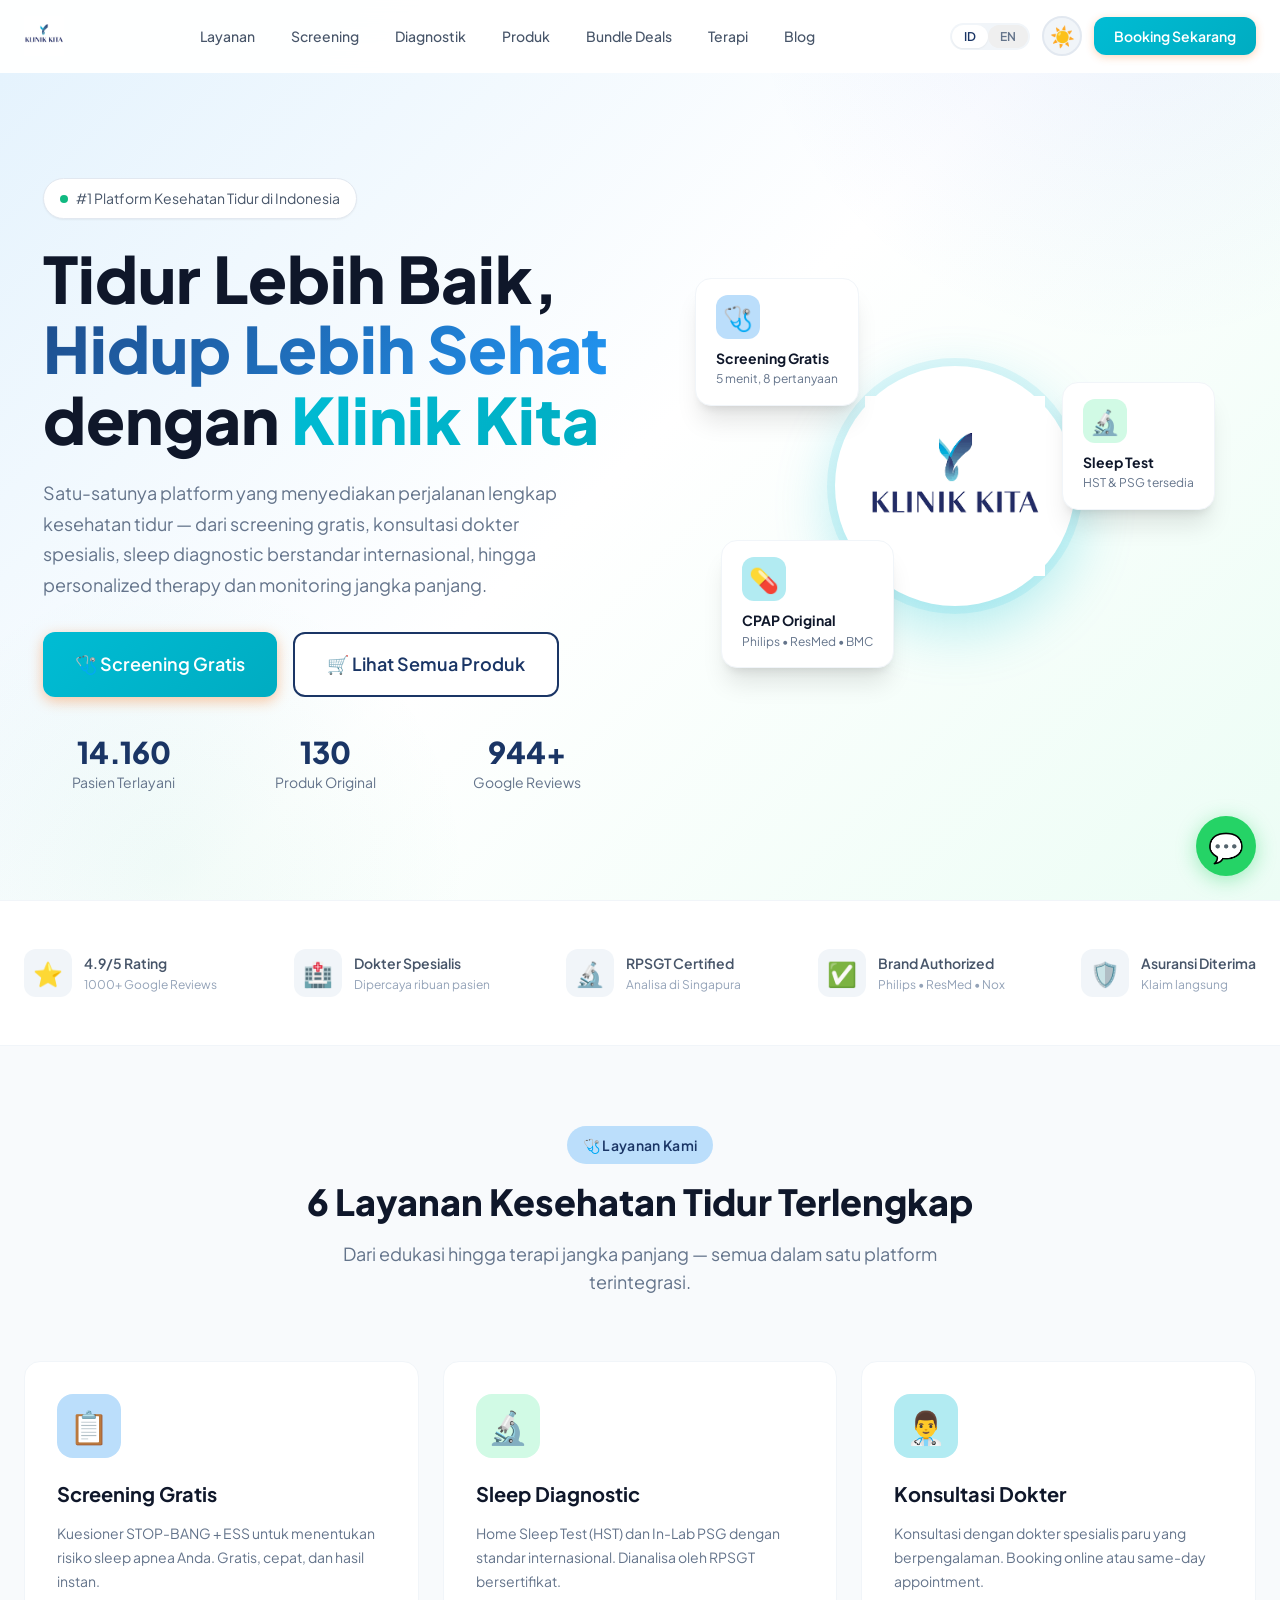
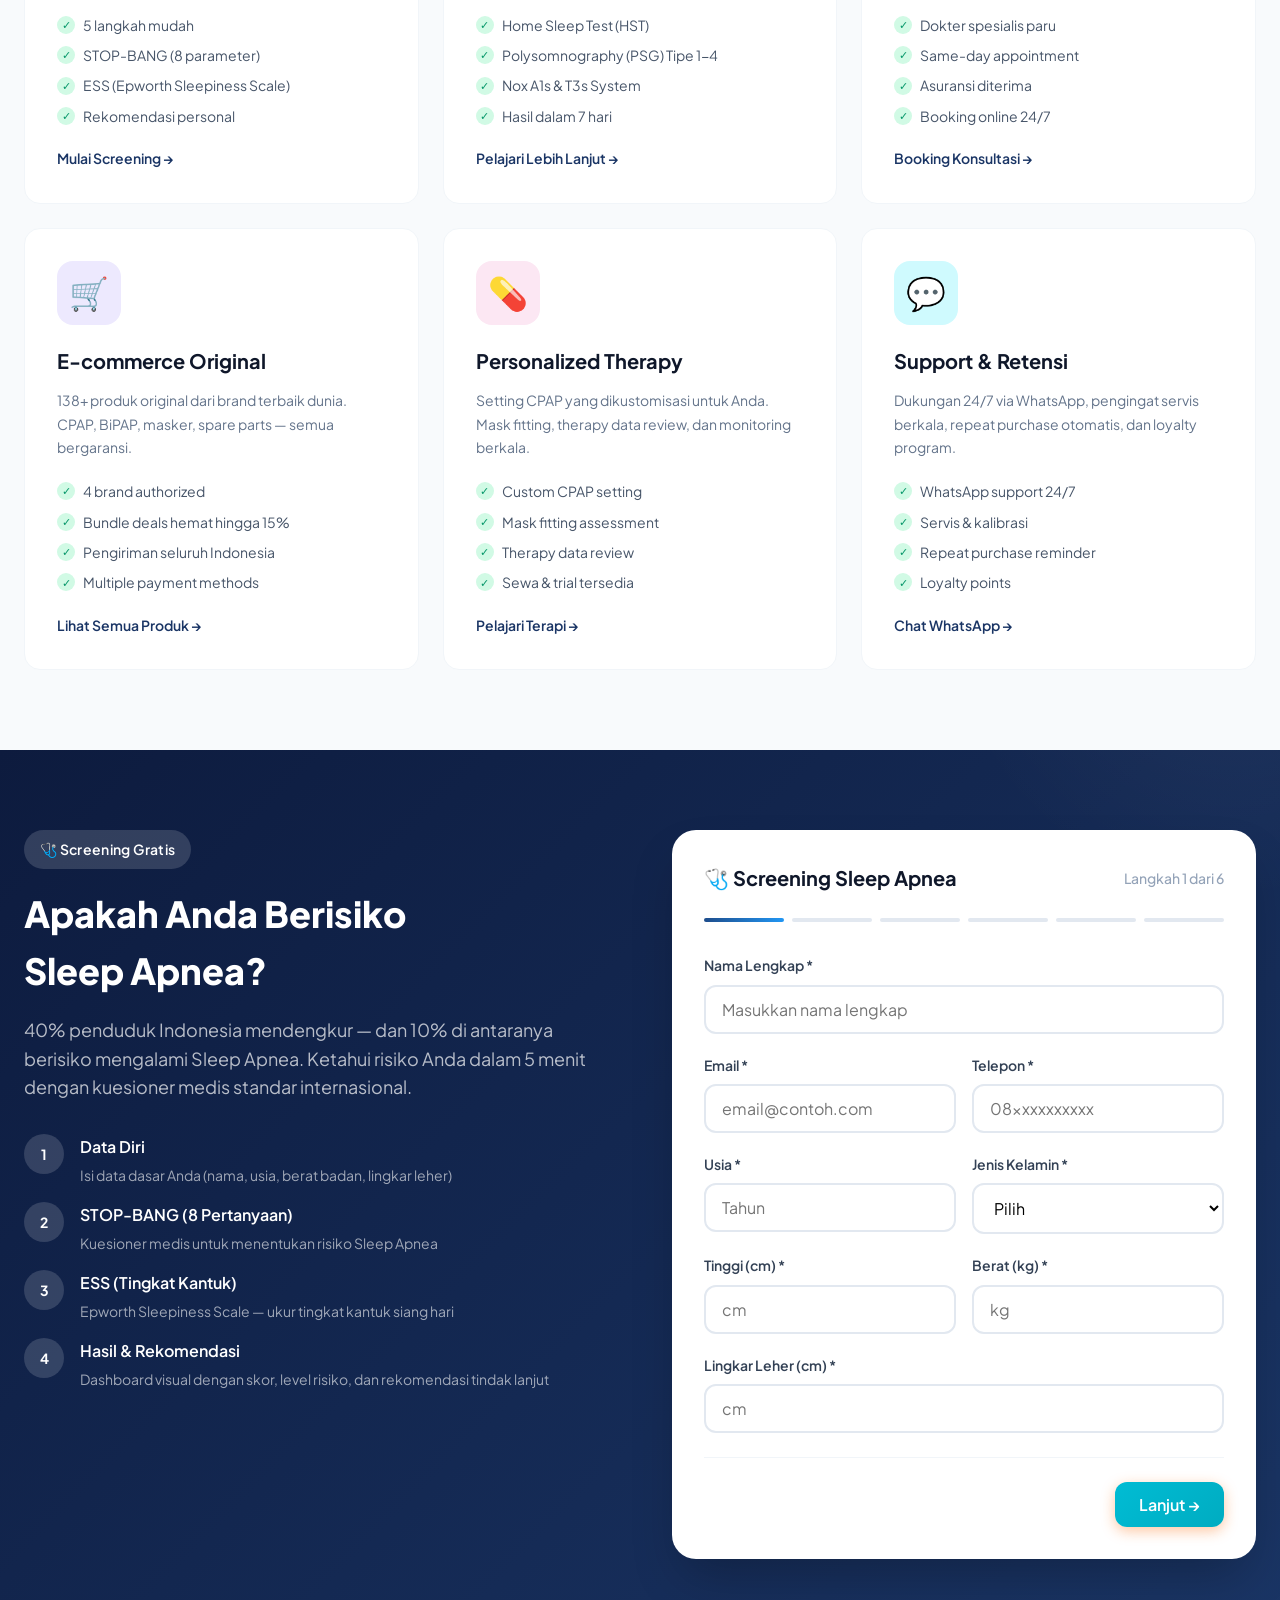
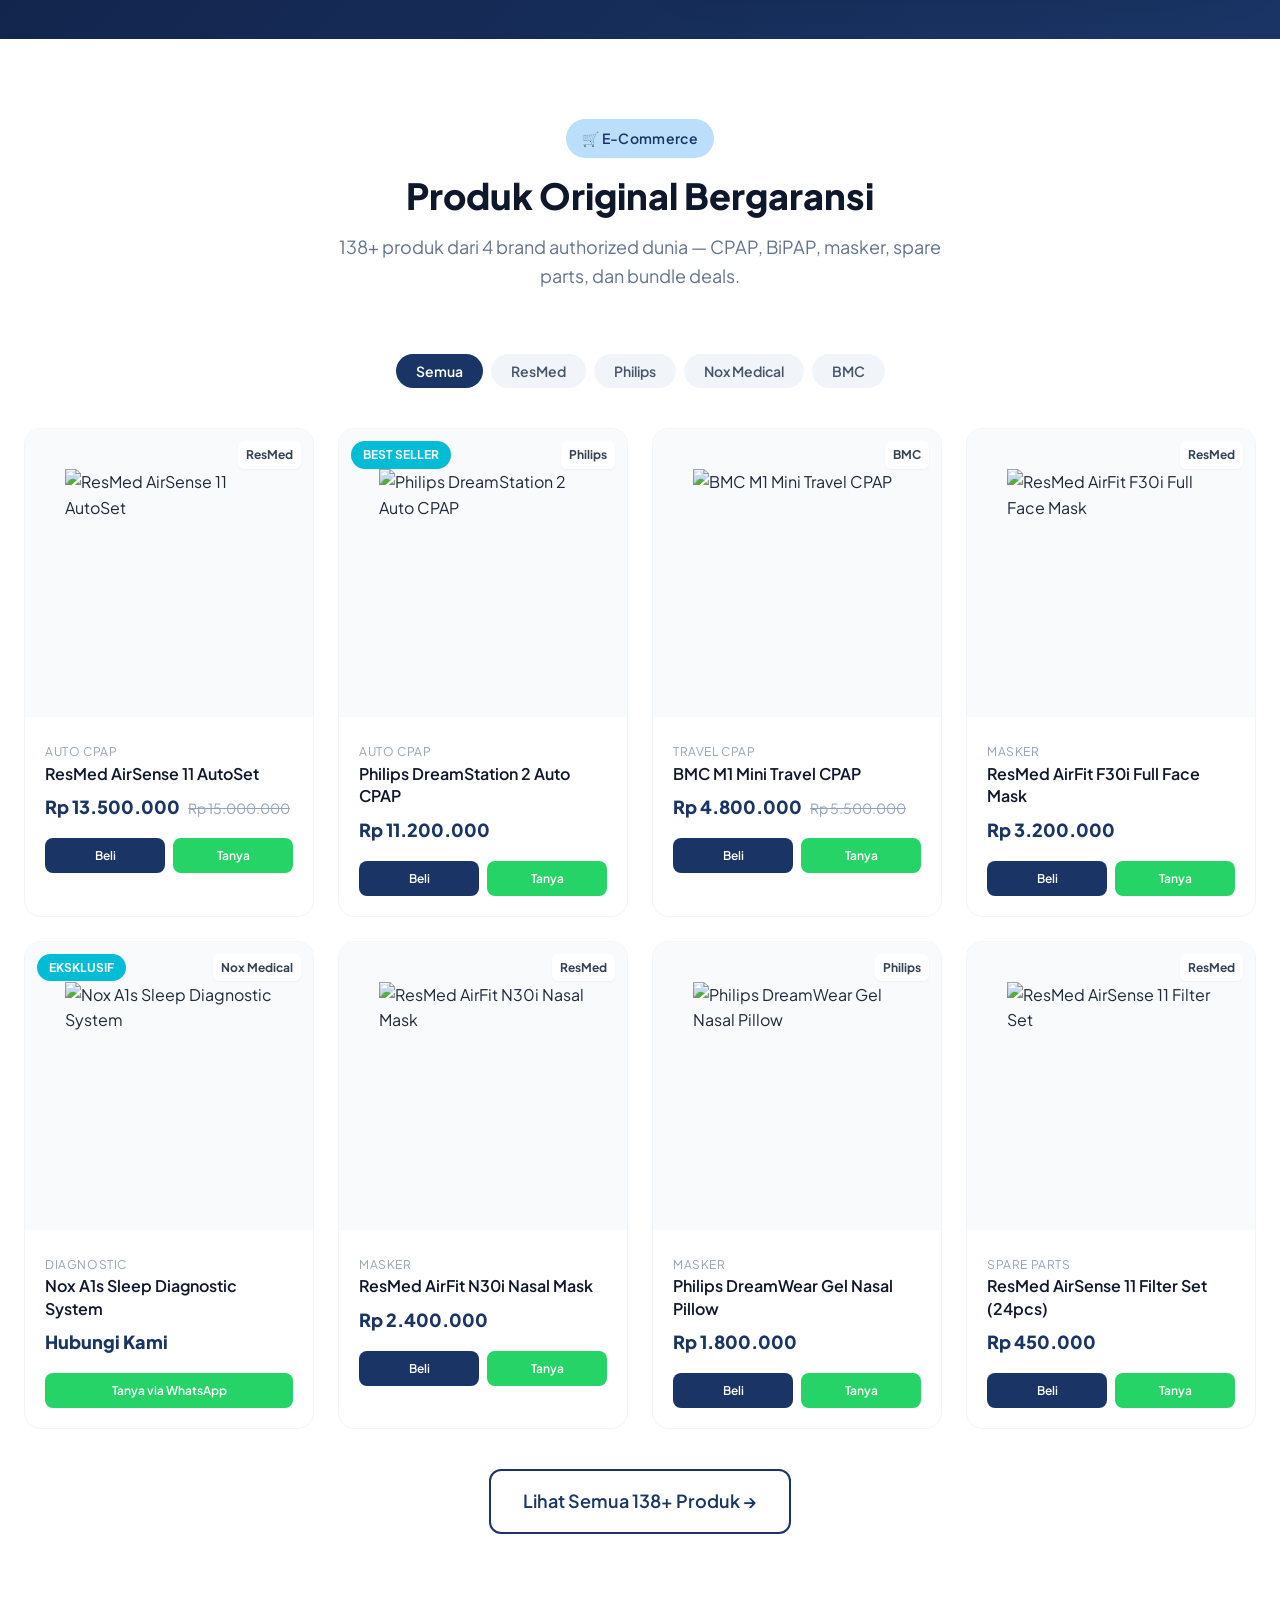
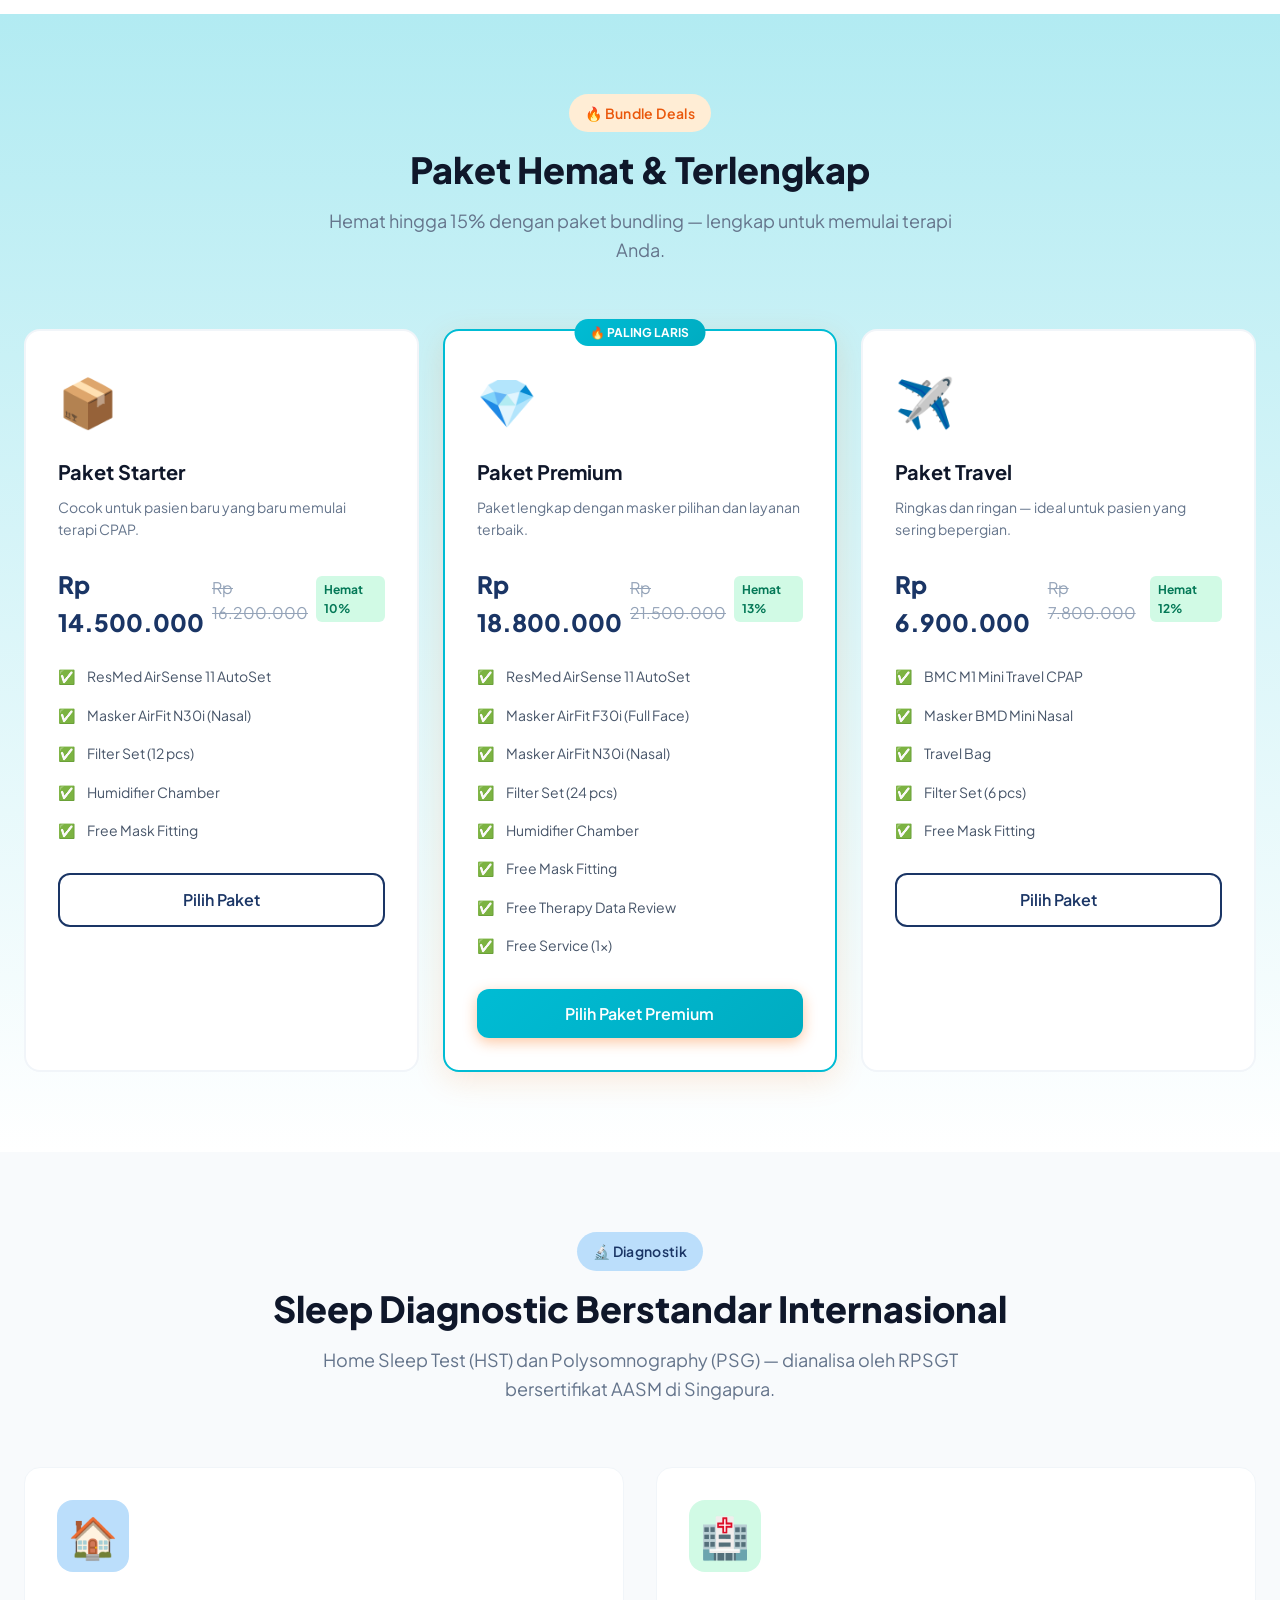
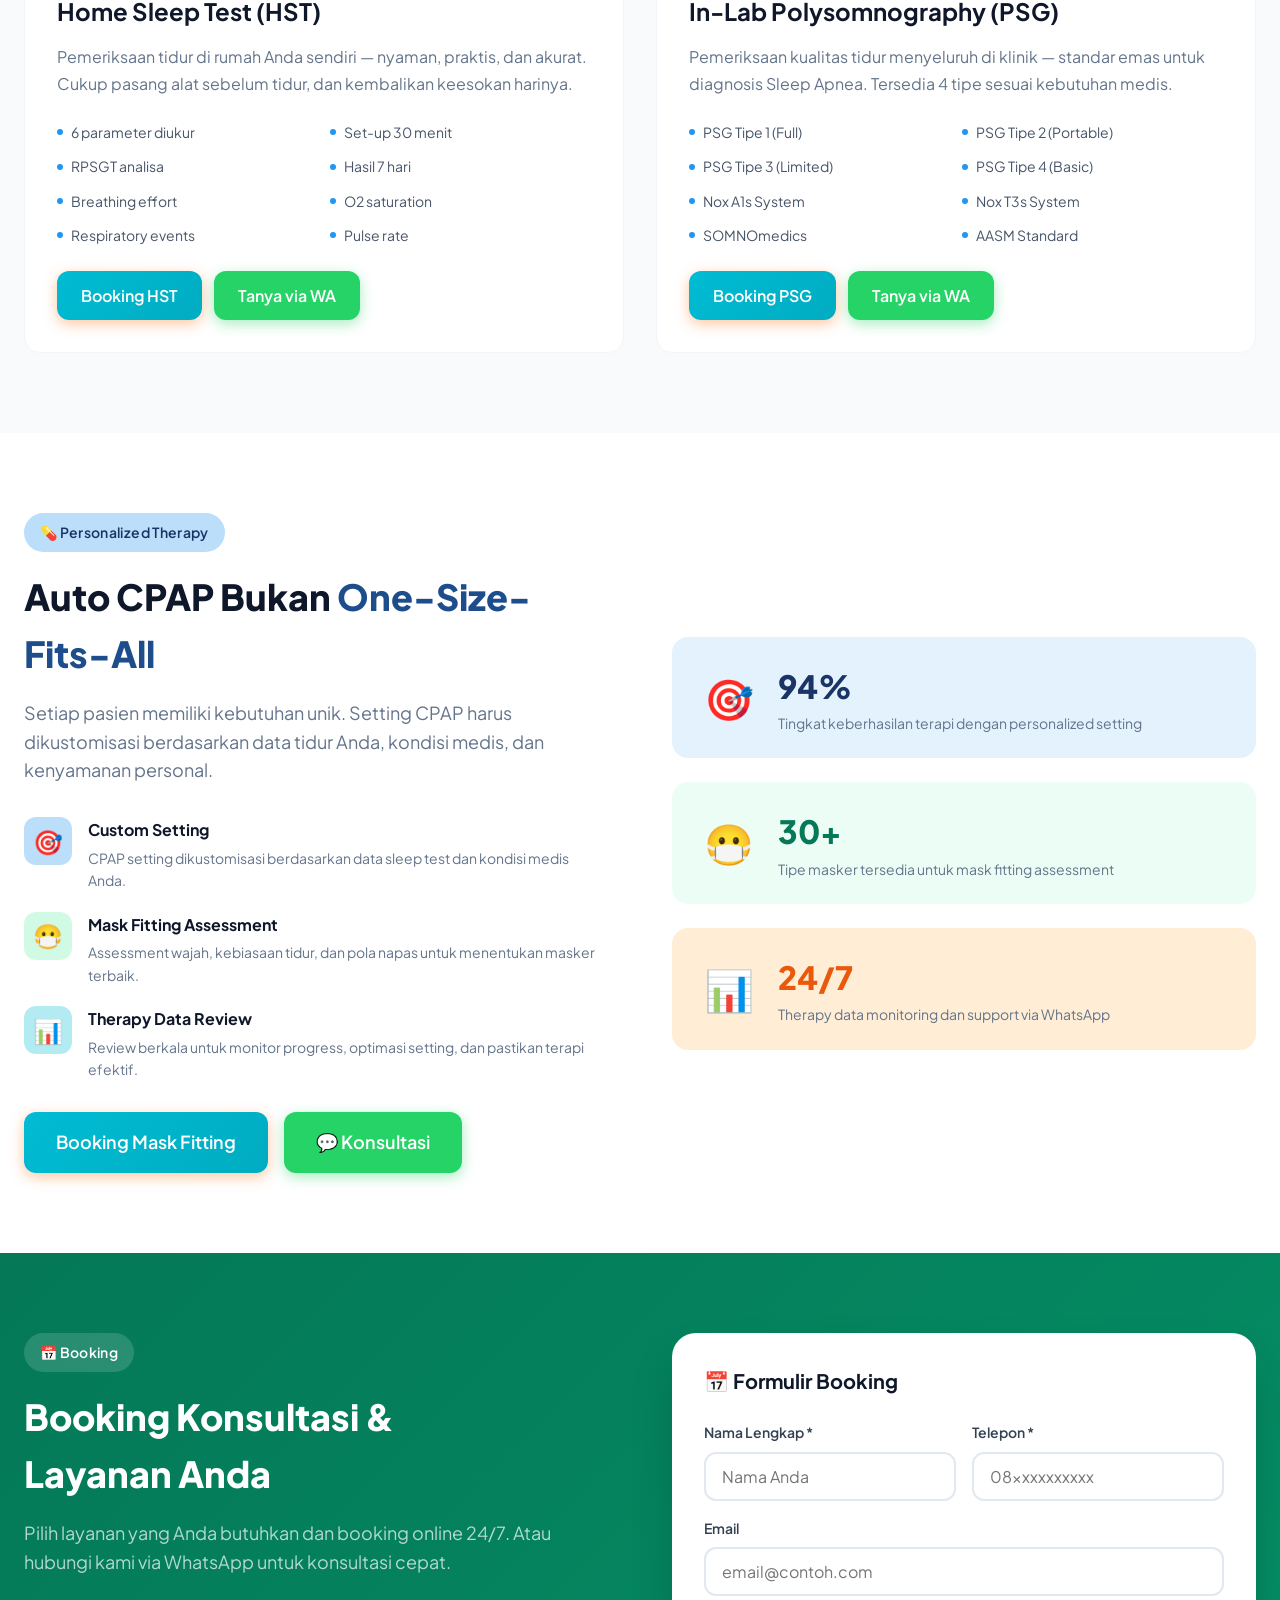
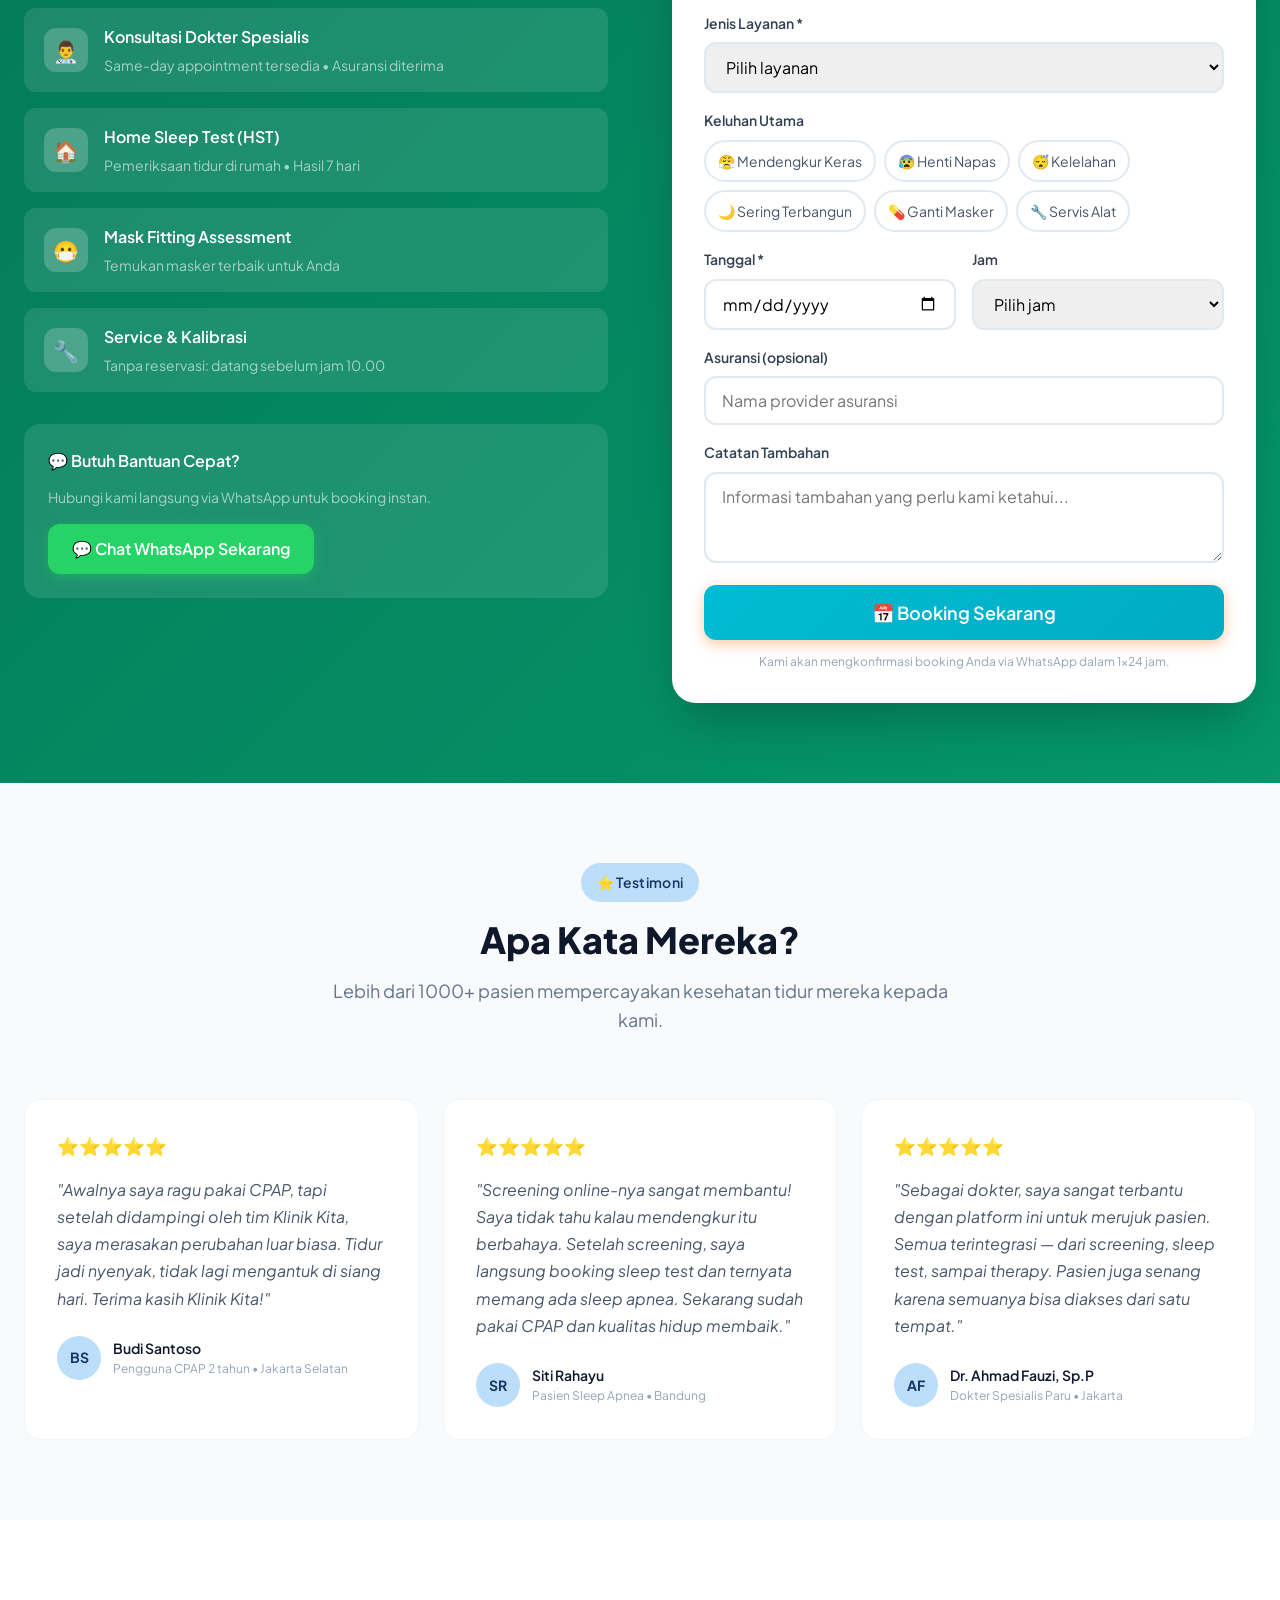
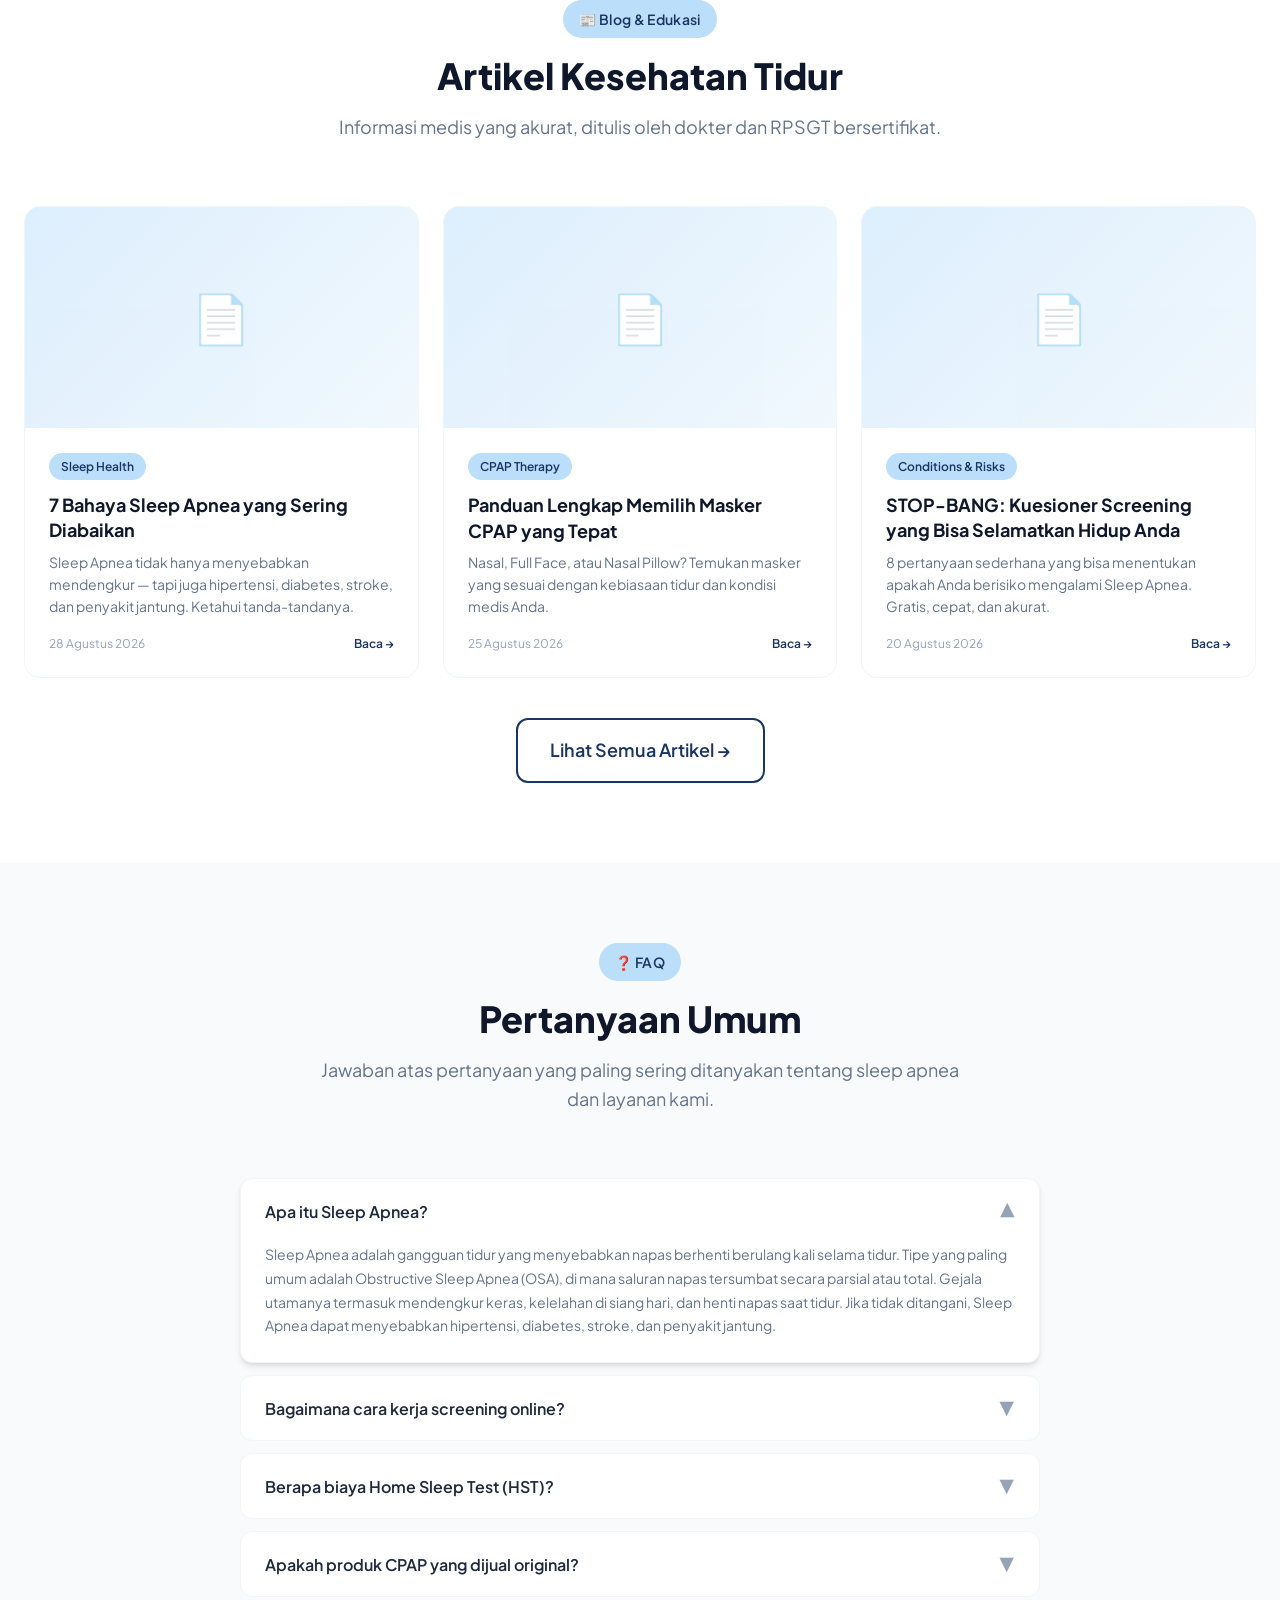
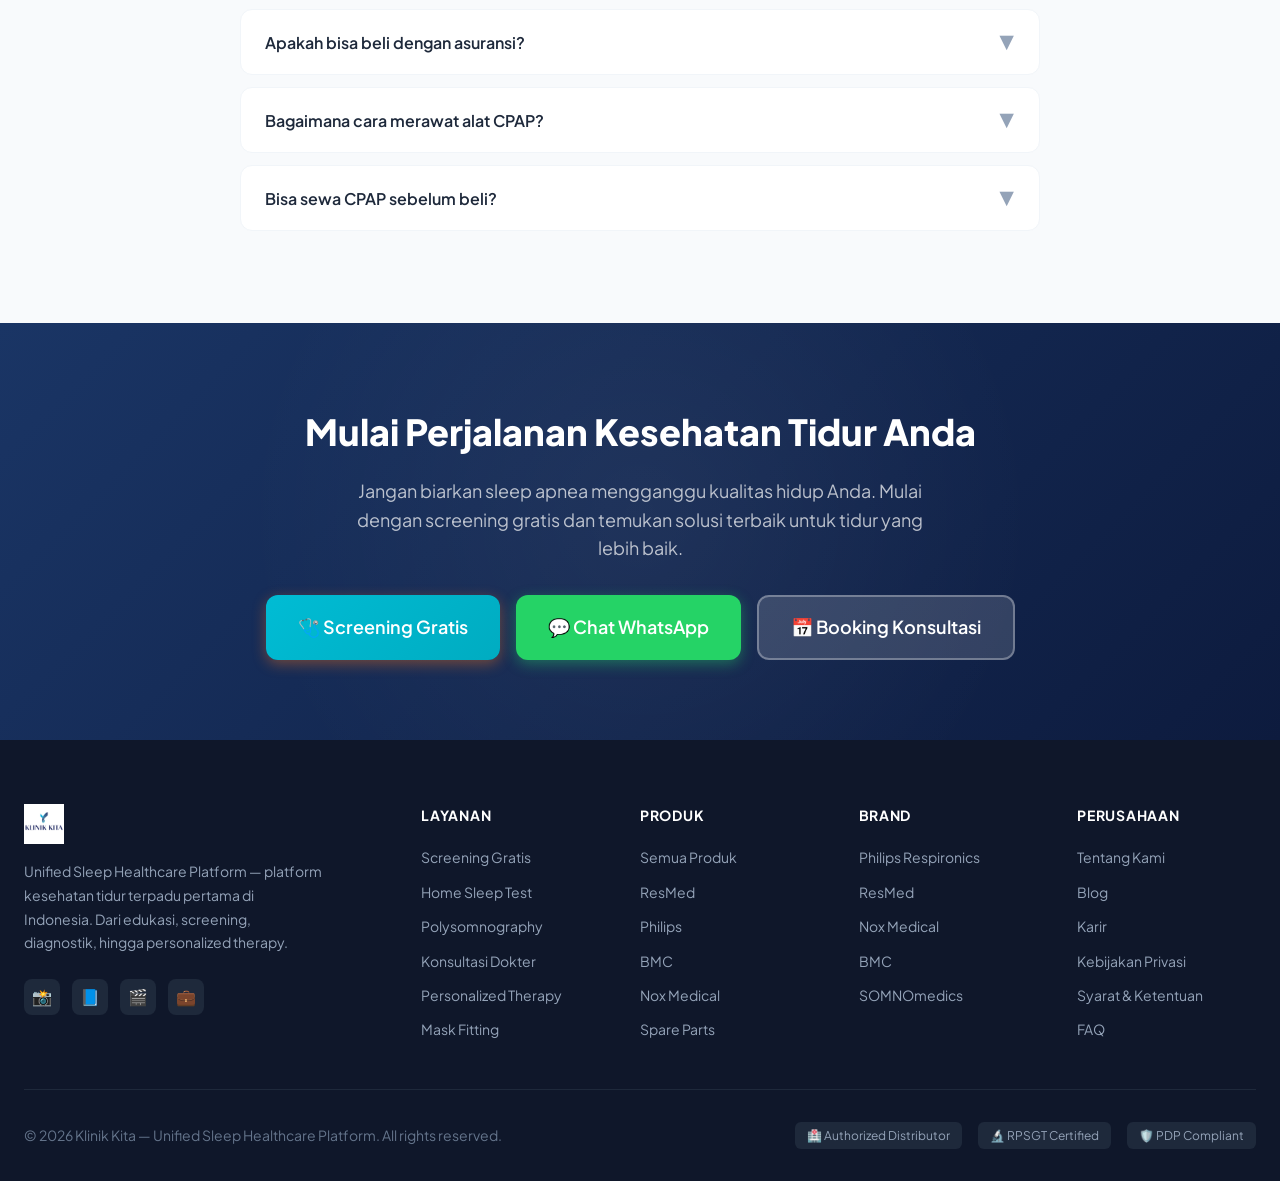
==== commit 2817d421: "fix: Theme selector icon-only + mobile fix + logo switch - Theme button: icon-only (☀️/🌙) with circu" ====
--- a/landingpage/index.html
+++ b/landingpage/index.html
@@ -76,10 +76,8 @@
           <button class="lang-btn" data-lang="en" aria-pressed="false">EN</button>
         </div>
         <div class="theme-selector">
-          <button class="theme-btn" onclick="toggleThemeDropdown()" aria-label="Theme settings">
-            <span class="theme-btn-icon" id="themeBtnIcon">☀️</span>
-            <span id="themeBtnText">Theme</span>
-            <span>▾</span>
+          <button class="theme-btn-icon-only" onclick="toggleThemeDropdown()" aria-label="Toggle theme">
+            <span id="themeBtnIcon">☀️</span>
           </button>
           <div class="theme-dropdown" id="themeDropdown">
             <div class="theme-dropdown-header">Mode Tampilan</div>
--- a/landingpage/css/style.css
+++ b/landingpage/css/style.css
@@ -518,35 +518,34 @@
   position: relative;
 }
 
-.theme-btn {
-  display: flex;
-  align-items: center;
-  gap: var(--space-2);
-  padding: var(--space-2) var(--space-3);
+.theme-btn-icon-only {
+  display: flex;
+  align-items: center;
+  justify-content: center;
+  width: 40px;
+  height: 40px;
   background: var(--gray-100);
   border: 2px solid var(--gray-200);
-  border-radius: var(--radius-lg);
-  font-size: var(--font-size-sm);
-  font-weight: 600;
-  color: var(--gray-700);
+  border-radius: 50%;
+  font-size: 1.25rem;
   cursor: pointer;
-  transition: all 0.2s;
-  white-space: nowrap;
-}
-
-.theme-btn:hover {
-  background: var(--gray-200);
+  transition: all 0.3s ease;
+}
+
+.theme-btn-icon-only:hover {
+  background: var(--teal-100);
   border-color: var(--teal-400);
-}
-
-.dark .theme-btn {
+  transform: rotate(20deg);
+}
+
+.dark .theme-btn-icon-only {
   background: var(--gray-100);
   border-color: var(--gray-200);
-  color: var(--gray-600);
-}
-
-.theme-btn-icon {
-  font-size: var(--font-size-lg);
+}
+
+.dark .theme-btn-icon-only:hover {
+  background: rgba(0, 188, 212, 0.2);
+  border-color: var(--teal-400);
 }
 
 /* Theme Dropdown */
@@ -2530,6 +2529,22 @@
     display: none;
   }
 
+  .navbar-cta {
+    font-size: 0;
+    padding: var(--space-2) var(--space-3);
+  }
+
+  .navbar-cta::before {
+    content: '📅';
+    font-size: var(--font-size-lg);
+  }
+
+  .theme-btn-icon-only {
+    width: 36px;
+    height: 36px;
+    font-size: 1rem;
+  }
+
   .hero {
     min-height: auto;
     padding: calc(72px + var(--space-10)) 0 var(--space-16);
@@ -2803,10 +2818,6 @@
 }
 
 /* Dark Mode Logo Styles */
-.dark .navbar-logo-img {
-  content: url('../img/logo-dark.svg');
-  filter: drop-shadow(0 2px 8px rgba(0, 188, 212, 0.4));
-}
 
 .dark .navbar-brand:hover .navbar-logo-img {
   filter: drop-shadow(0 4px 16px rgba(0, 188, 212, 0.7));
@@ -2827,16 +2838,8 @@
 }
 
 /* Footer Logo Dark Mode */
-.dark .footer-logo img {
-  content: url('../img/logo-dark.svg');
-  filter: drop-shadow(0 2px 6px rgba(0, 188, 212, 0.3));
-}
 
 /* Mobile Menu Logo Dark Mode */
-.dark .mobile-menu-header img {
-  content: url('../img/logo-dark.svg');
-  filter: drop-shadow(0 2px 6px rgba(0, 188, 212, 0.3));
-}
 
 .dark .nav-link {
   color: var(--gray-400);
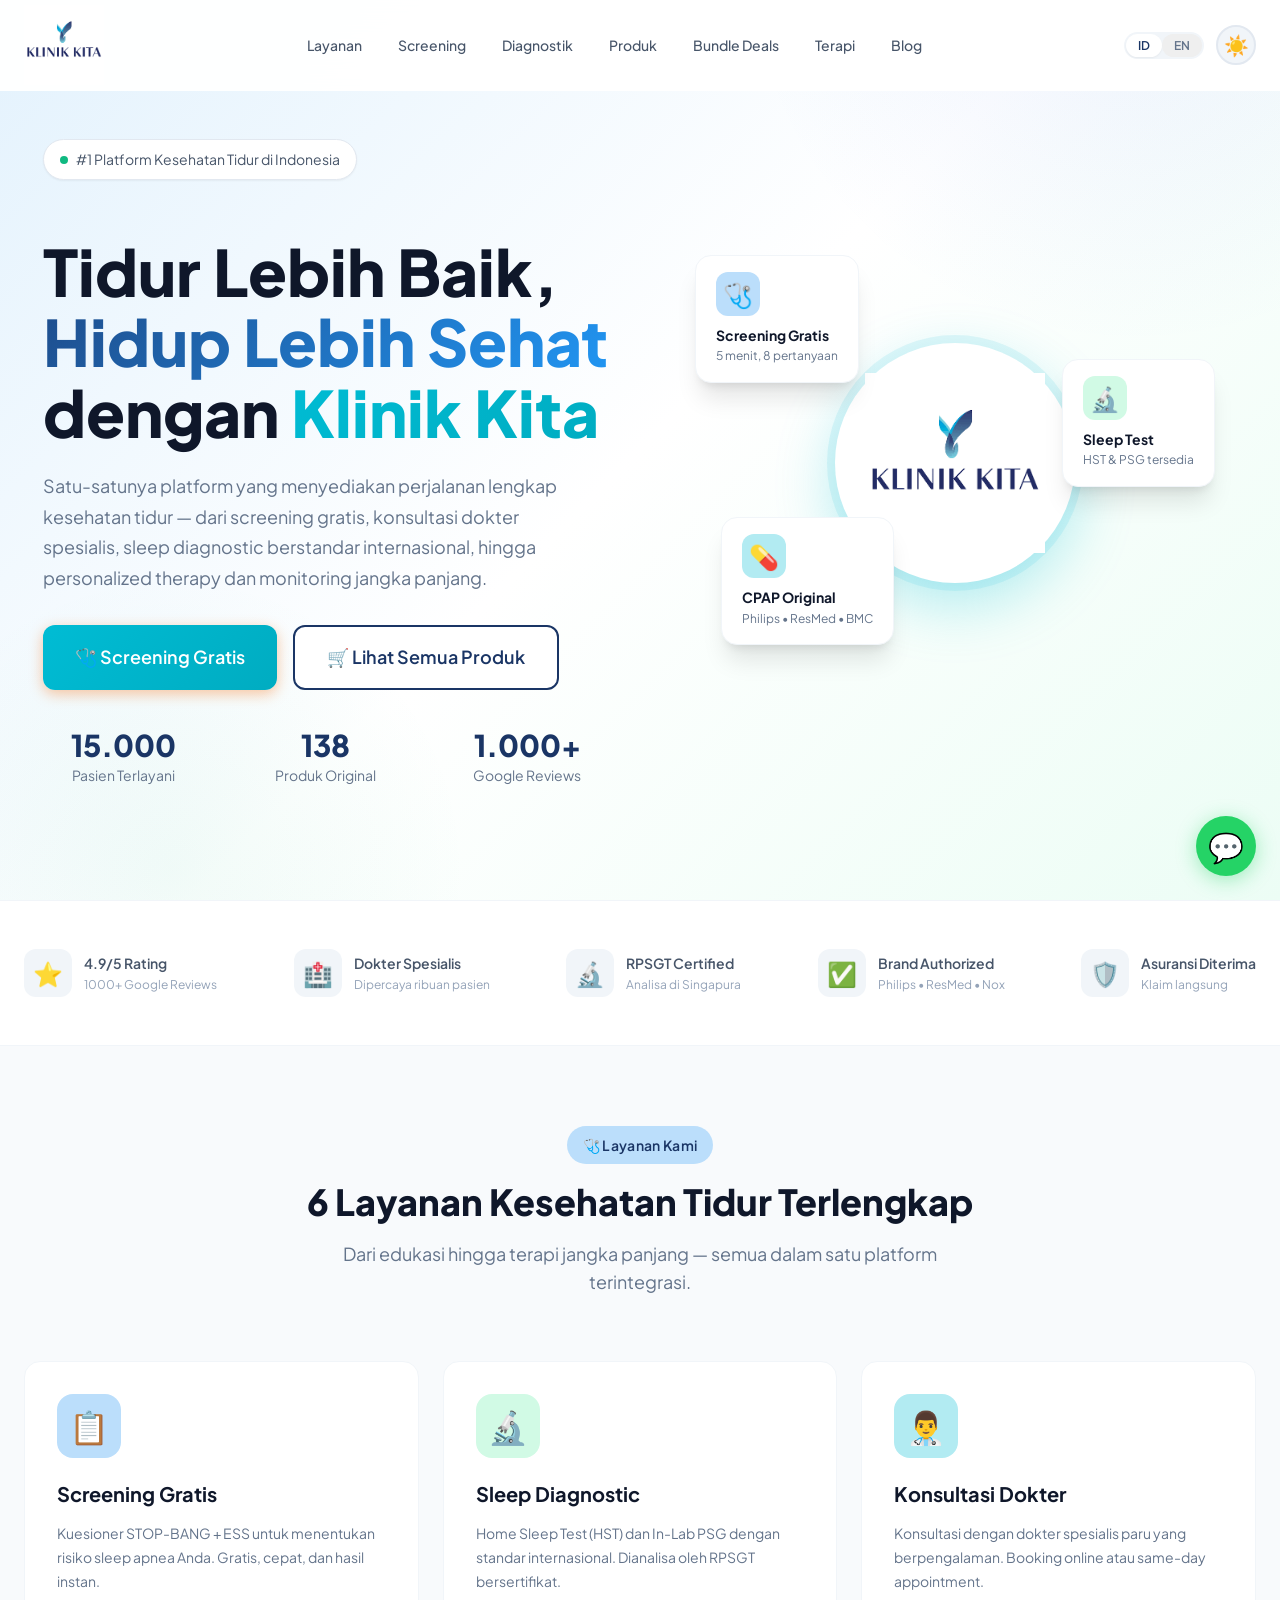
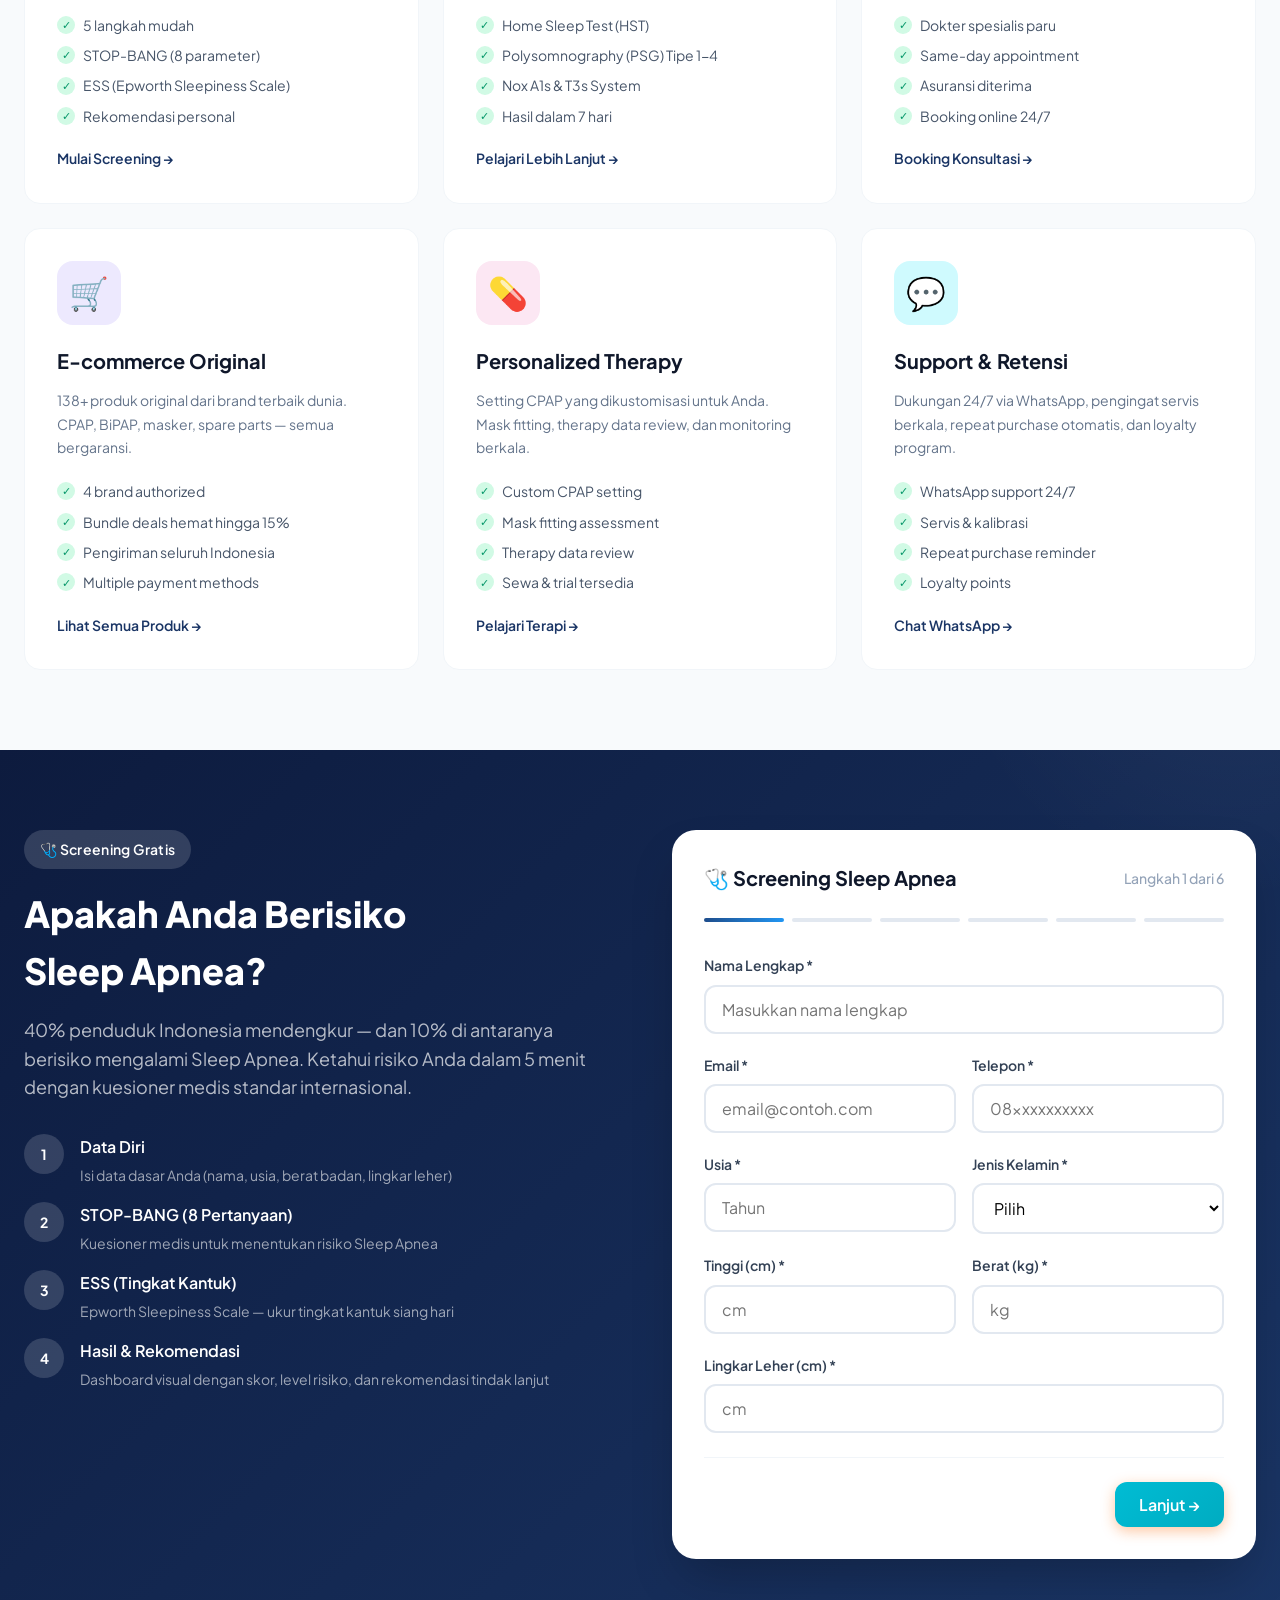
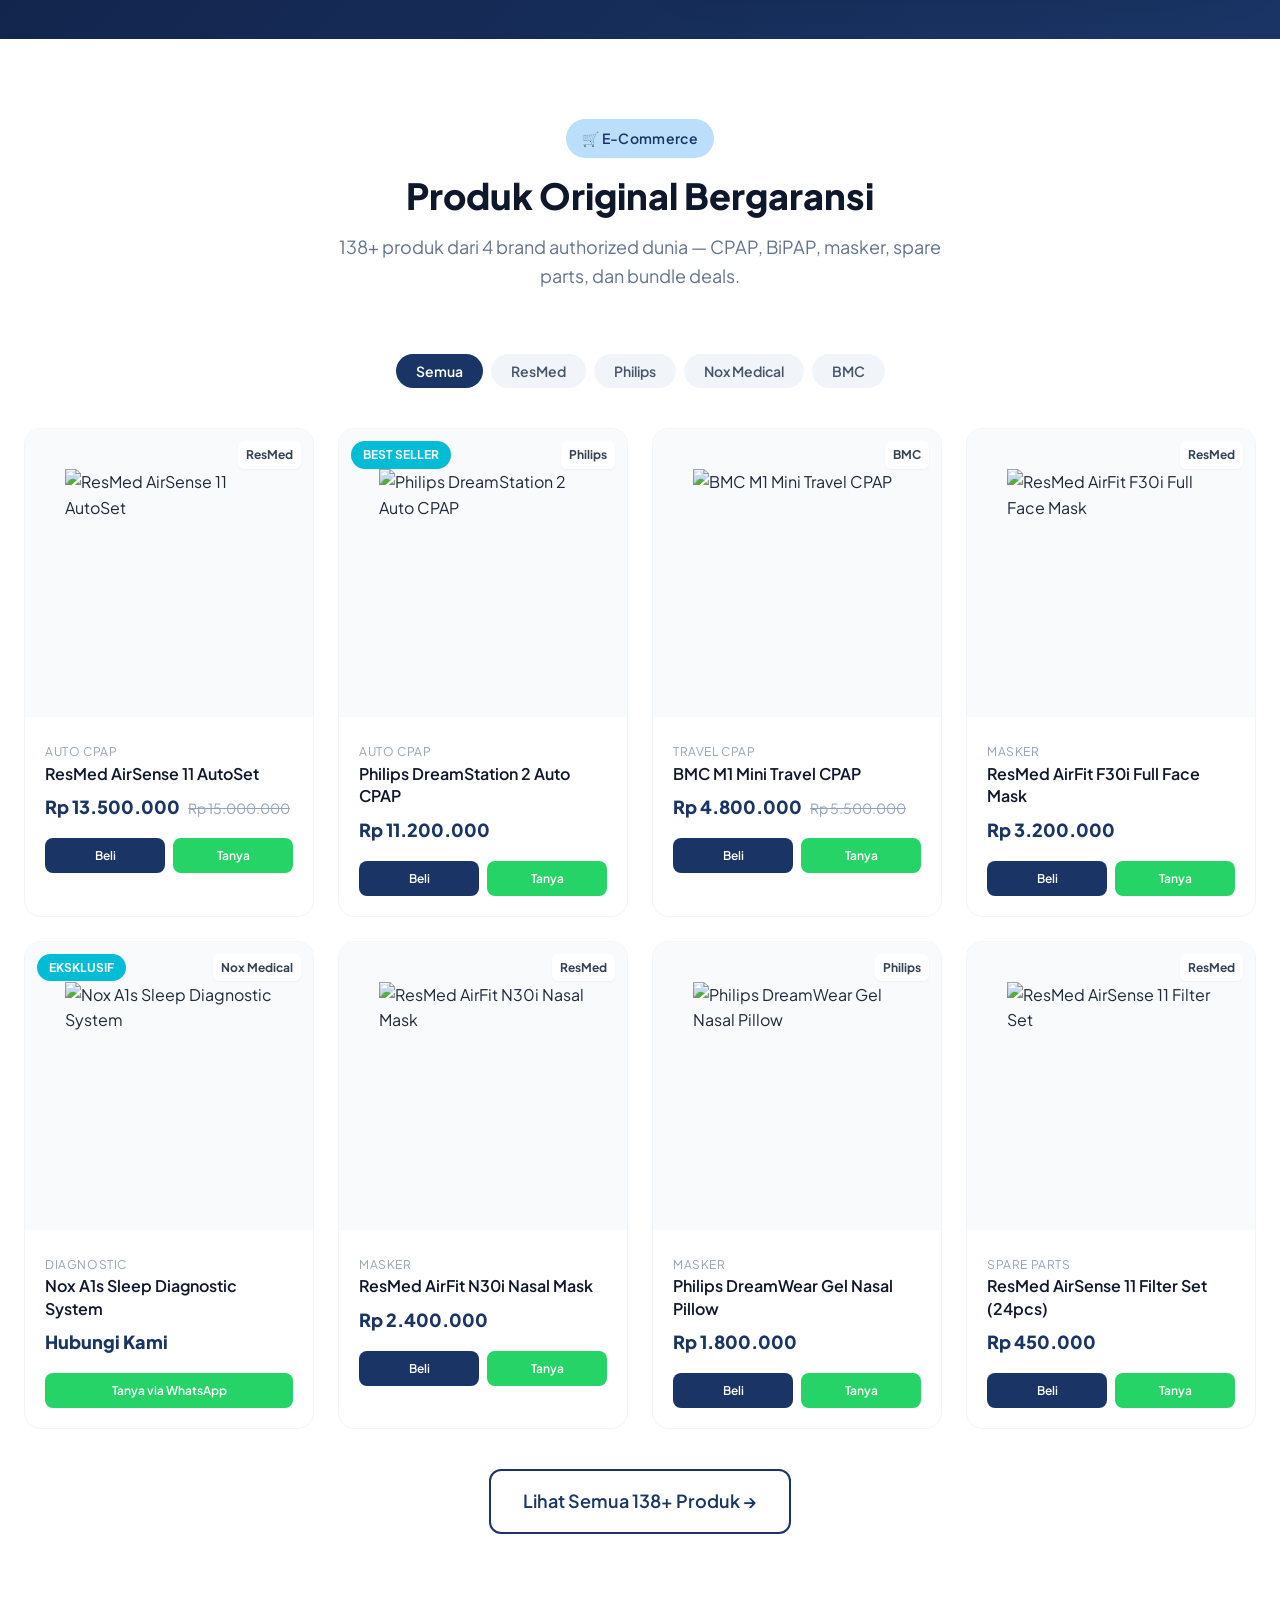
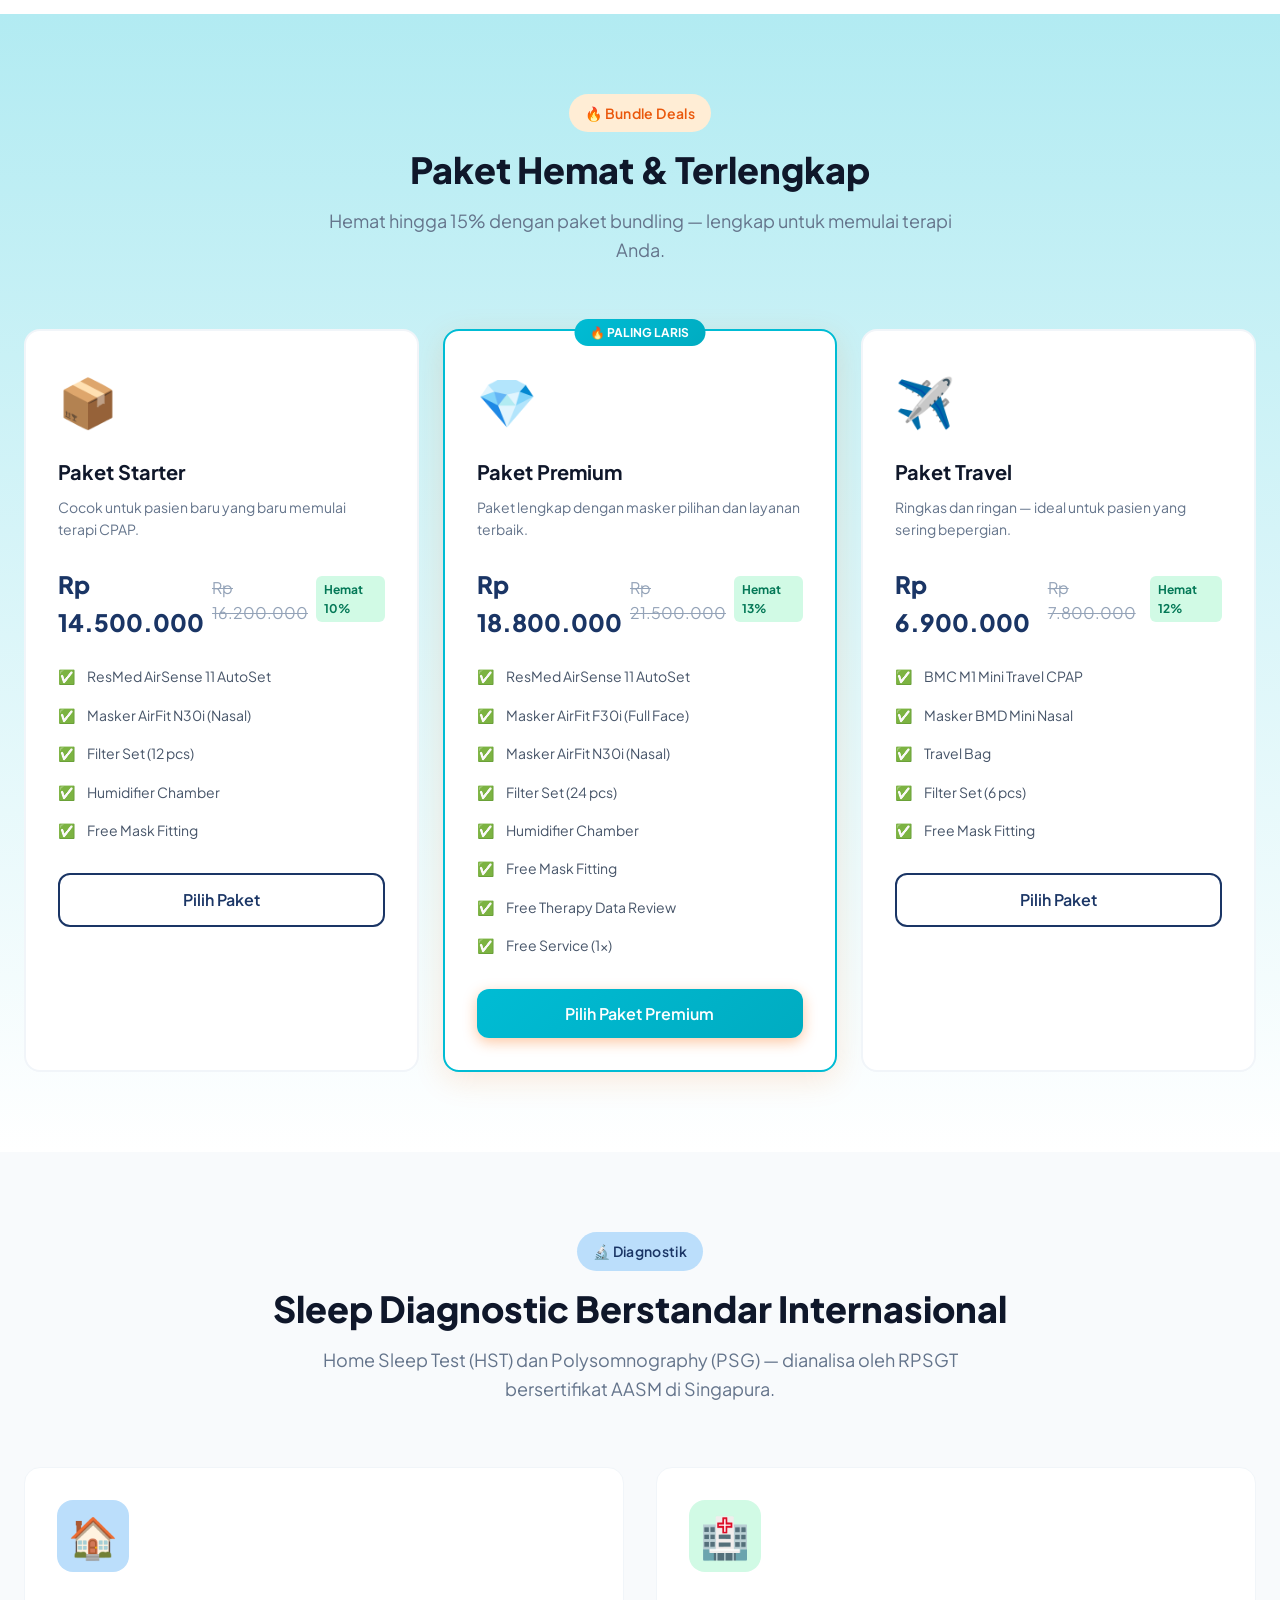
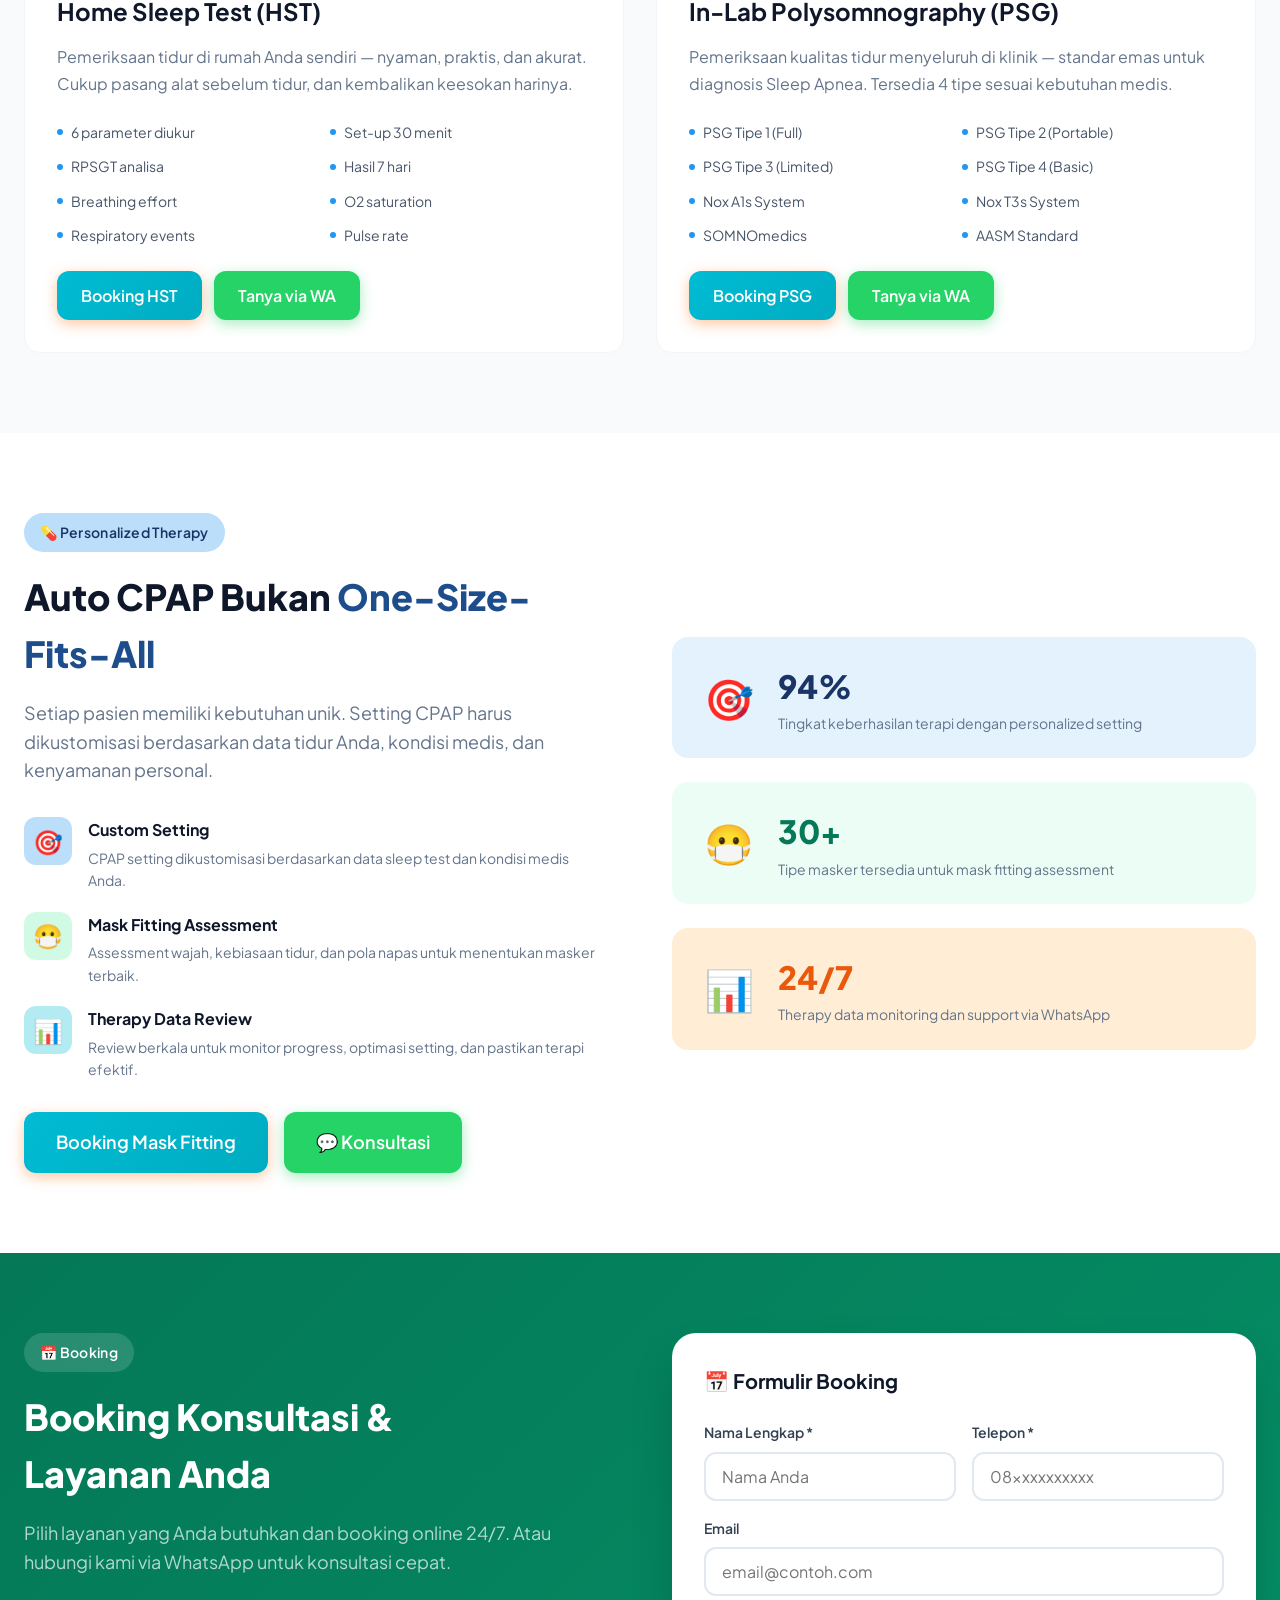
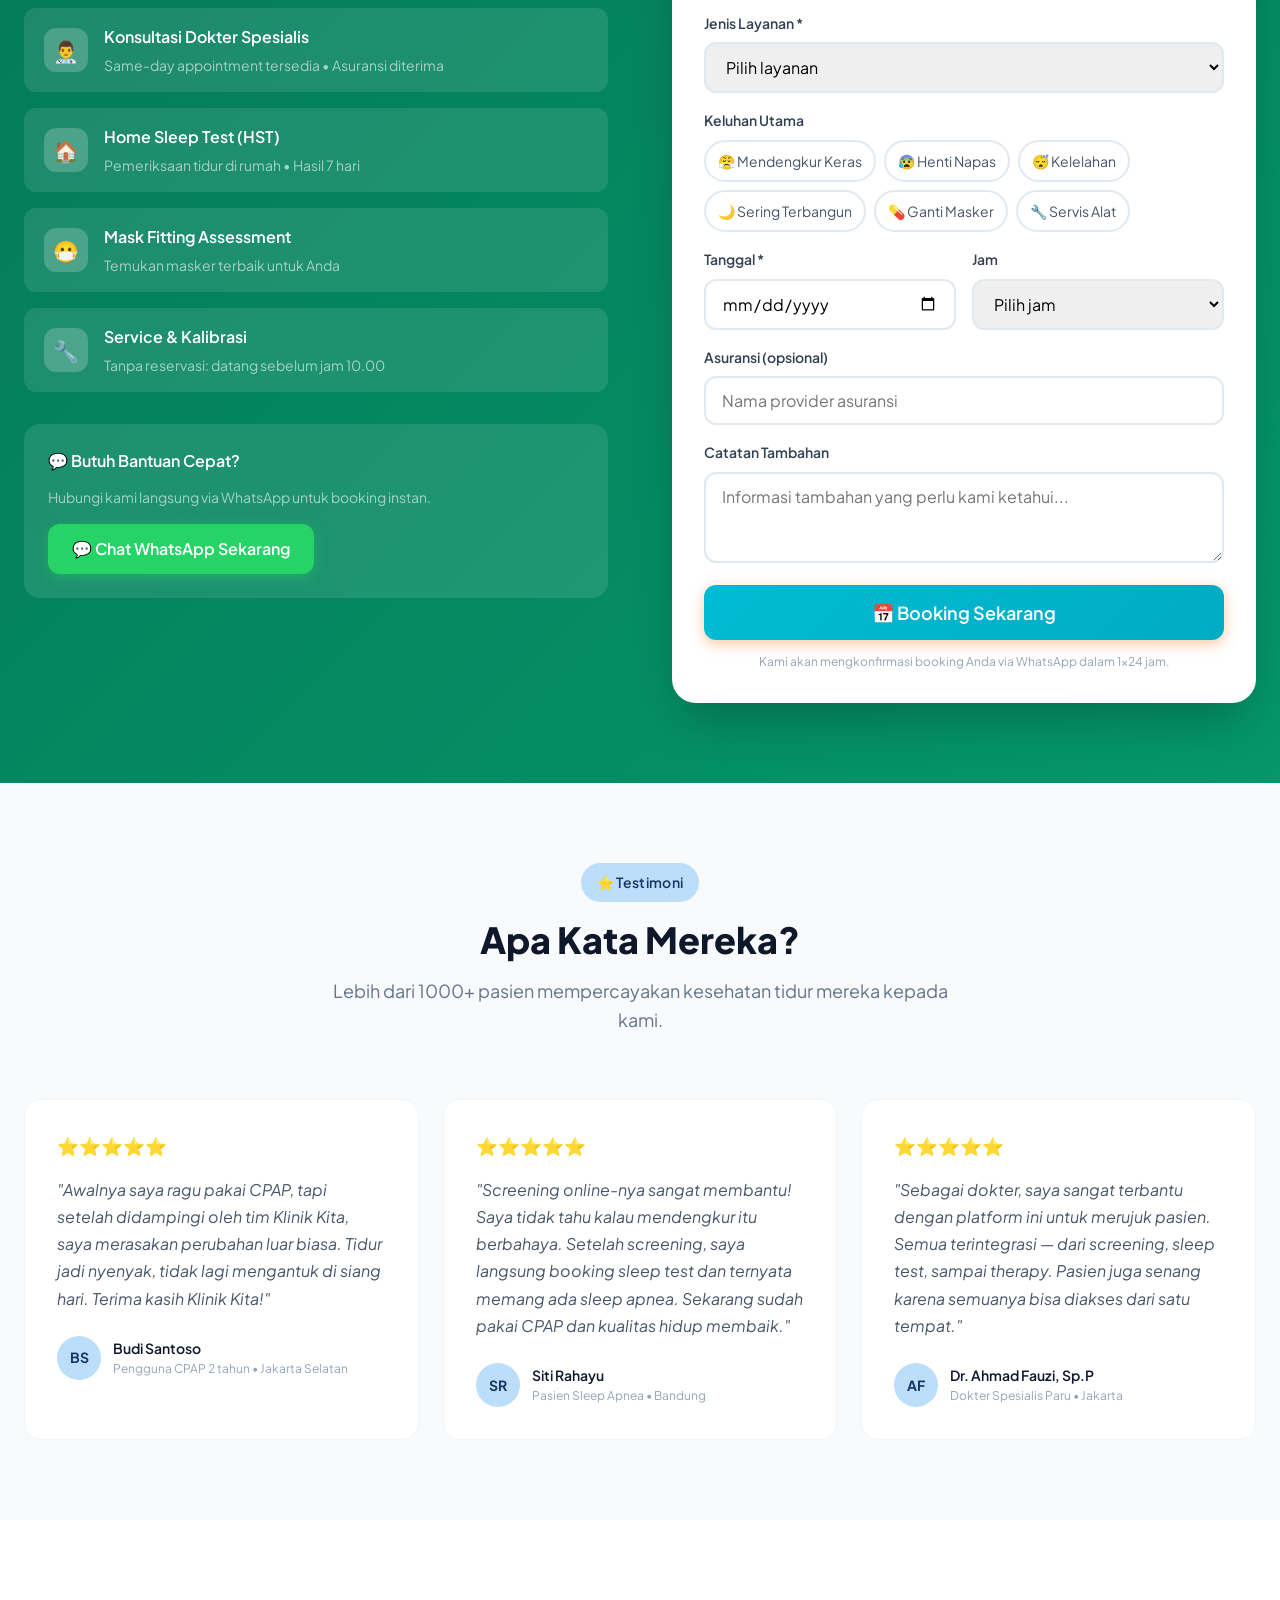
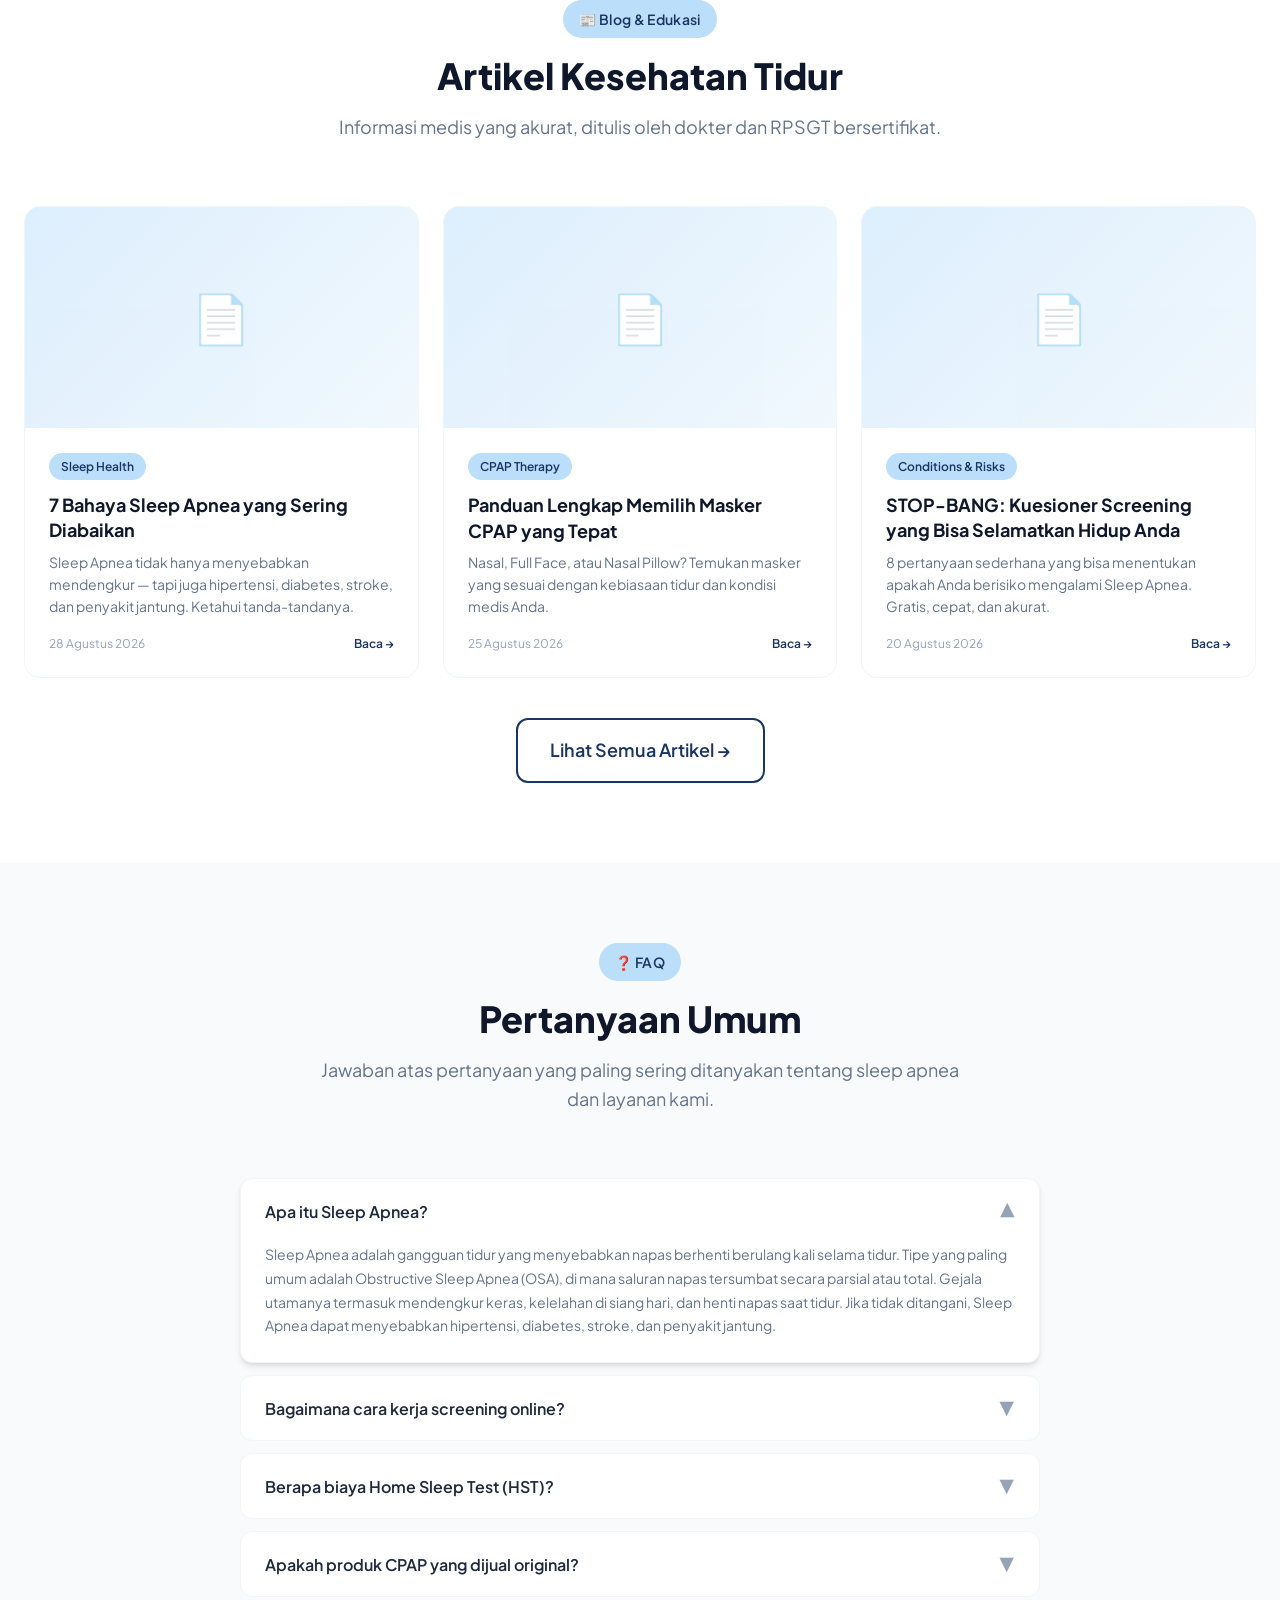
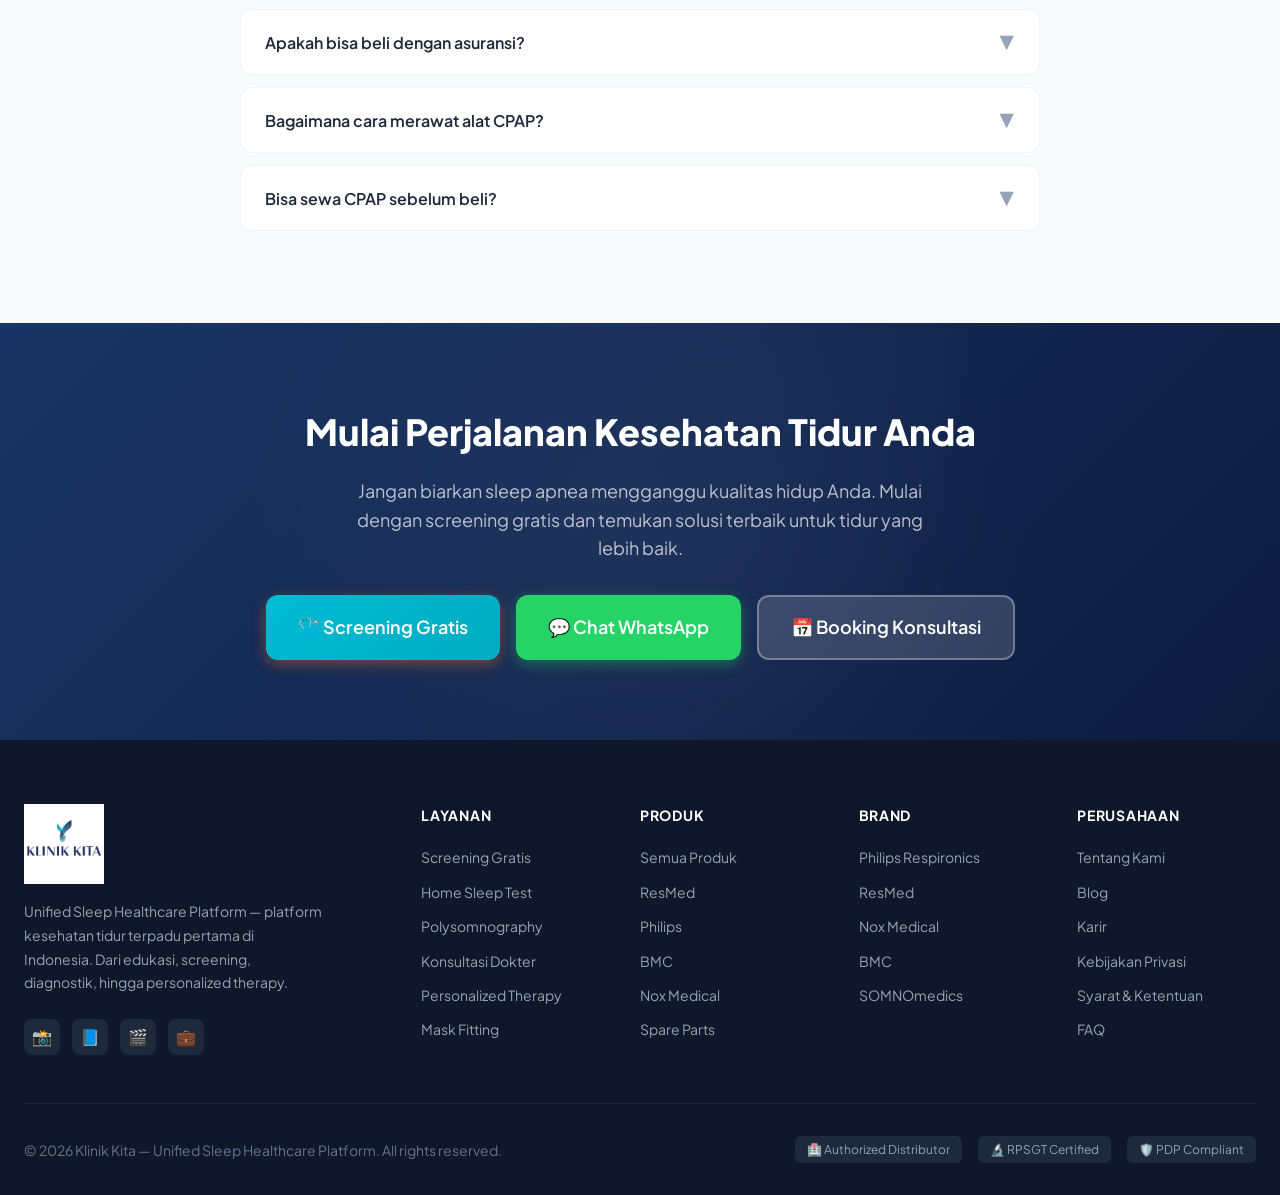
==== commit b43c4fea: "style: Remove duplicate Booking button from navbar Remove the "Booking Sekarang" button next to the " ====
--- a/landingpage/index.html
+++ b/landingpage/index.html
@@ -99,7 +99,6 @@
             </button>
           </div>
         </div>
-        <a href="#booking" class="btn btn-primary btn-sm navbar-cta">Booking Sekarang</a>
         <button class="mobile-toggle" aria-label="Open menu" onclick="toggleMobileMenu()">
           <span></span><span></span><span></span>
         </button>
--- a/landingpage/css/style.css
+++ b/landingpage/css/style.css
@@ -425,7 +425,7 @@
   display: flex;
   align-items: center;
   justify-content: space-between;
-  height: 72px;
+  height: 90px;
 }
 
 .navbar-brand {
@@ -439,7 +439,7 @@
 }
 
 .navbar-logo-img {
-  height: 40px;
+  height: 80px;
   width: auto;
   object-fit: contain;
   transition: transform 0.3s ease, filter 0.3s ease;
@@ -725,15 +725,34 @@
   gap: 5px;
   padding: var(--space-2);
   background: none;
+  cursor: pointer;
+  border: none;
 }
 
 .mobile-toggle span {
   display: block;
-  width: 22px;
-  height: 2px;
+  width: 24px;
+  height: 3px;
   background: var(--gray-700);
   border-radius: 2px;
-  transition: all var(--transition-fast);
+  transition: all 0.3s ease;
+}
+
+.mobile-toggle:hover span {
+  background: var(--teal-500);
+}
+
+/* Hamburger animation when open */
+.mobile-toggle.active span:nth-child(1) {
+  transform: rotate(45deg) translate(5px, 5px);
+}
+
+.mobile-toggle.active span:nth-child(2) {
+  opacity: 0;
+}
+
+.mobile-toggle.active span:nth-child(3) {
+  transform: rotate(-45deg) translate(7px, -6px);
 }
 
 /* ============================================
@@ -744,7 +763,8 @@
   min-height: 100vh;
   display: flex;
   align-items: center;
-  padding-top: 72px;
+  padding-top: 90px;
+  padding-bottom: var(--space-16);
   overflow: hidden;
   background: linear-gradient(135deg, var(--blue-50) 0%, var(--white) 50%, var(--green-50) 100%);
 }
@@ -812,6 +832,7 @@
   line-height: 1.1;
   color: var(--gray-900);
   margin-bottom: var(--space-6);
+  margin-top: var(--space-8);
 }
 
 .hero-title .highlight {
@@ -2547,7 +2568,7 @@
 
   .hero {
     min-height: auto;
-    padding: calc(72px + var(--space-10)) 0 var(--space-16);
+    padding: calc(90px + var(--space-10)) 0 var(--space-16);
   }
 
   .hero-stats {
@@ -2674,12 +2695,14 @@
   background: rgba(0, 0, 0, 0.5);
   backdrop-filter: blur(10px);
   opacity: 0;
+  visibility: hidden;
   pointer-events: none;
-  transition: opacity var(--transition-slow);
-}
-
-.mobile-menu.open {
+  transition: opacity 0.3s ease, visibility 0.3s ease;
+}
+
+.mobile-menu.active {
   opacity: 1;
+  visibility: visible;
   pointer-events: all;
 }
 
@@ -2694,11 +2717,50 @@
   padding: var(--space-6);
   overflow-y: auto;
   transform: translateX(100%);
-  transition: transform var(--transition-slow);
-}
-
-.mobile-menu.open .mobile-menu-content {
+  transition: transform 0.4s cubic-bezier(0.25, 0.46, 0.45, 0.94);
+  box-shadow: -5px 0 30px rgba(0, 0, 0, 0.2);
+}
+
+.mobile-menu.active .mobile-menu-content {
   transform: translateX(0);
+}
+
+/* Stagger animation for menu items */
+.mobile-menu.active .mobile-menu-link,
+.mobile-menu.active .mobile-menu-cta {
+  animation: slideInRight 0.4s ease forwards;
+  opacity: 0;
+}
+
+.mobile-menu.active .mobile-menu-link:nth-child(1) { animation-delay: 0.1s; }
+.mobile-menu.active .mobile-menu-link:nth-child(2) { animation-delay: 0.15s; }
+.mobile-menu.active .mobile-menu-link:nth-child(3) { animation-delay: 0.2s; }
+.mobile-menu.active .mobile-menu-link:nth-child(4) { animation-delay: 0.25s; }
+.mobile-menu.active .mobile-menu-link:nth-child(5) { animation-delay: 0.3s; }
+.mobile-menu.active .mobile-menu-link:nth-child(6) { animation-delay: 0.35s; }
+.mobile-menu.active .mobile-menu-link:nth-child(7) { animation-delay: 0.4s; }
+.mobile-menu.active .mobile-menu-link:nth-child(8) { animation-delay: 0.45s; }
+.mobile-menu.active .mobile-menu-cta { animation-delay: 0.5s; }
+
+@keyframes slideInRight {
+  from {
+    opacity: 0;
+    transform: translateX(20px);
+  }
+  to {
+    opacity: 1;
+    transform: translateX(0);
+  }
+}
+
+/* Dark mode mobile menu */
+.dark .mobile-menu-content {
+  background: var(--gray-50);
+}
+
+.dark .mobile-menu-close {
+  background: var(--gray-100);
+  color: var(--gray-600);
 }
 
 .mobile-menu-header {
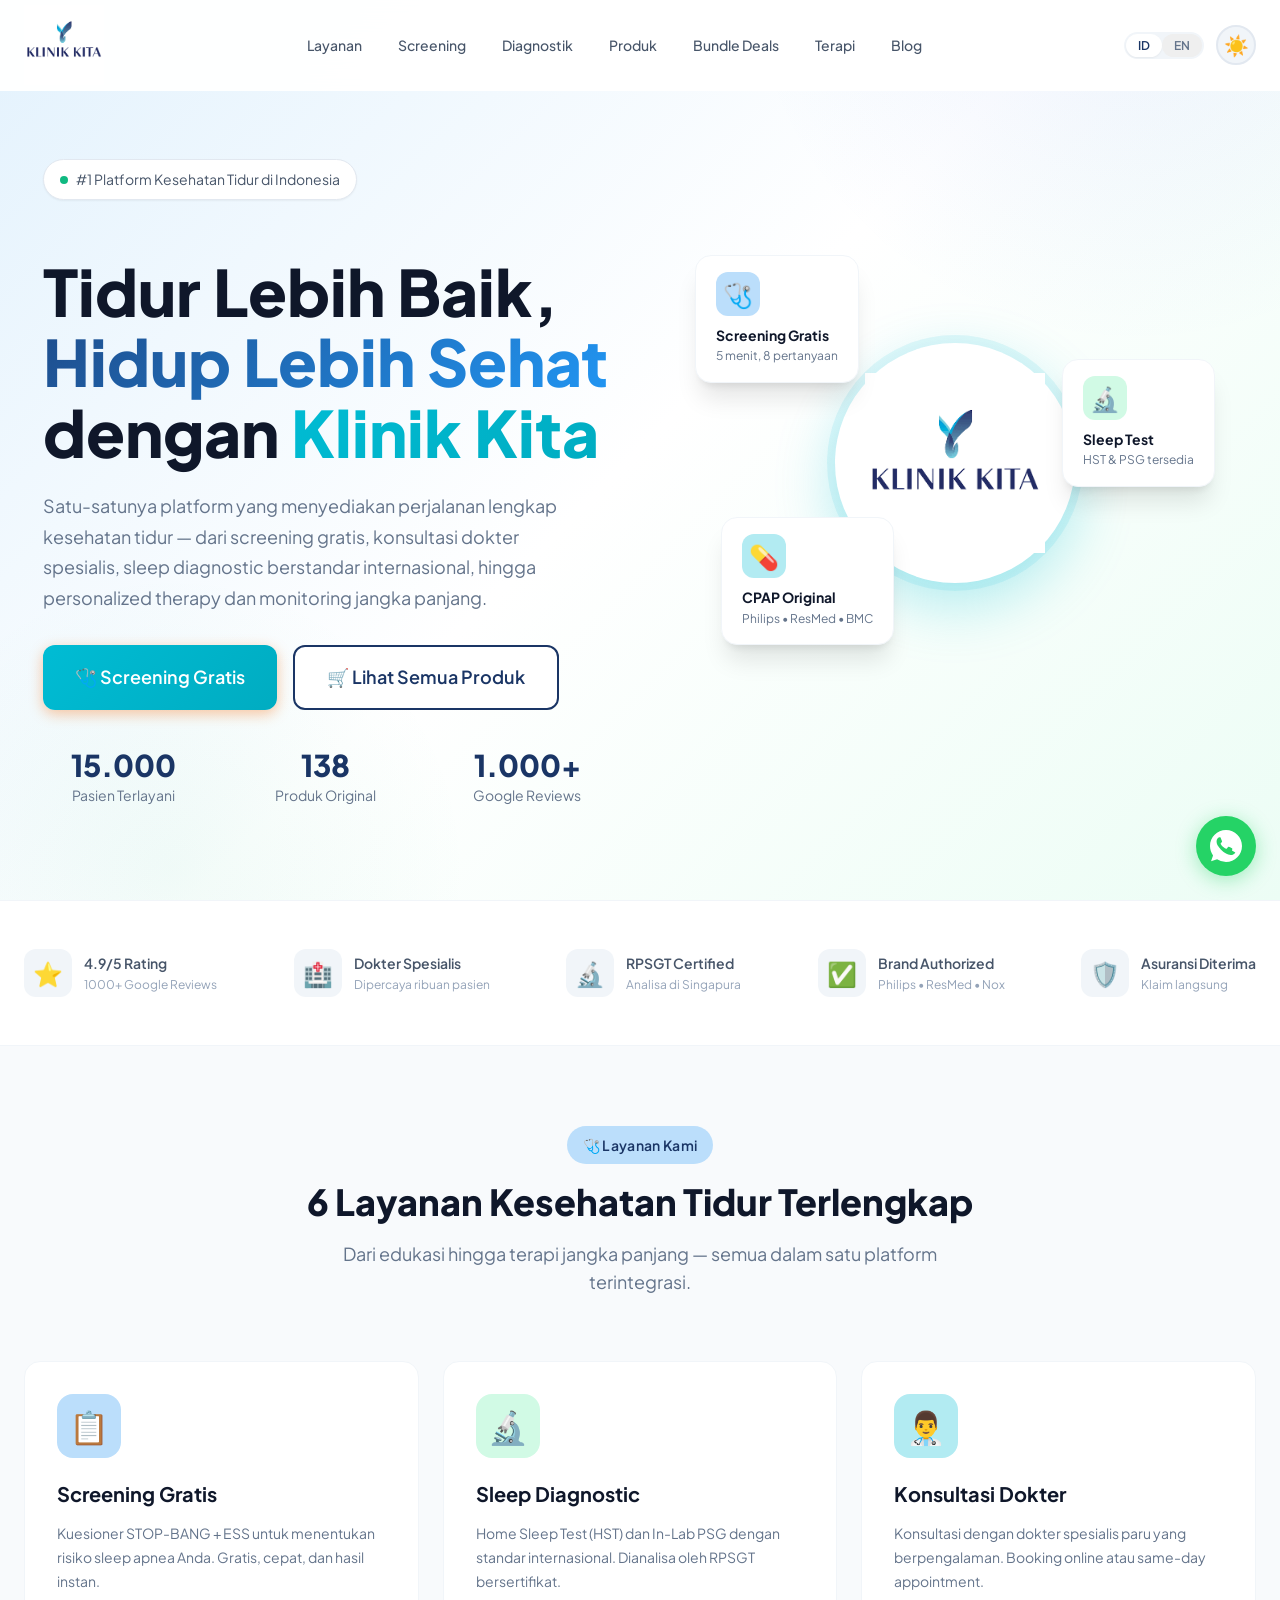
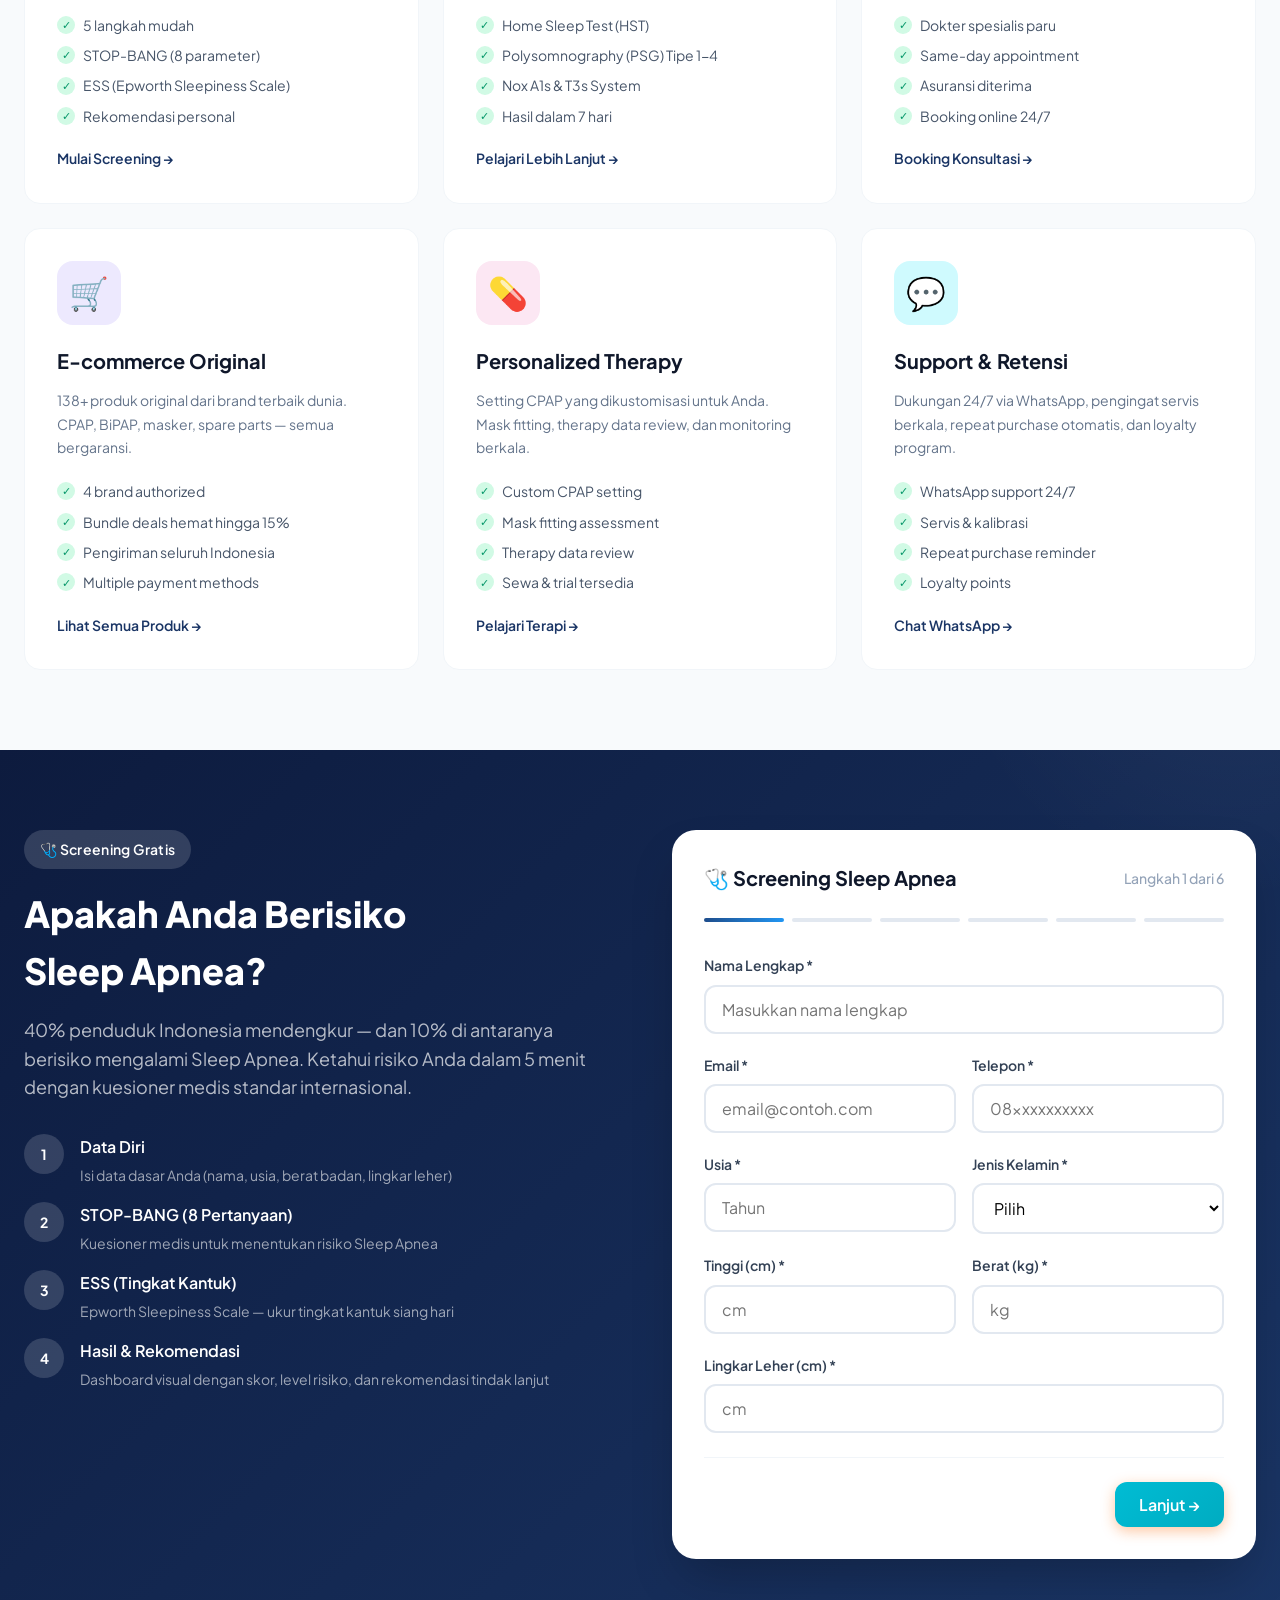
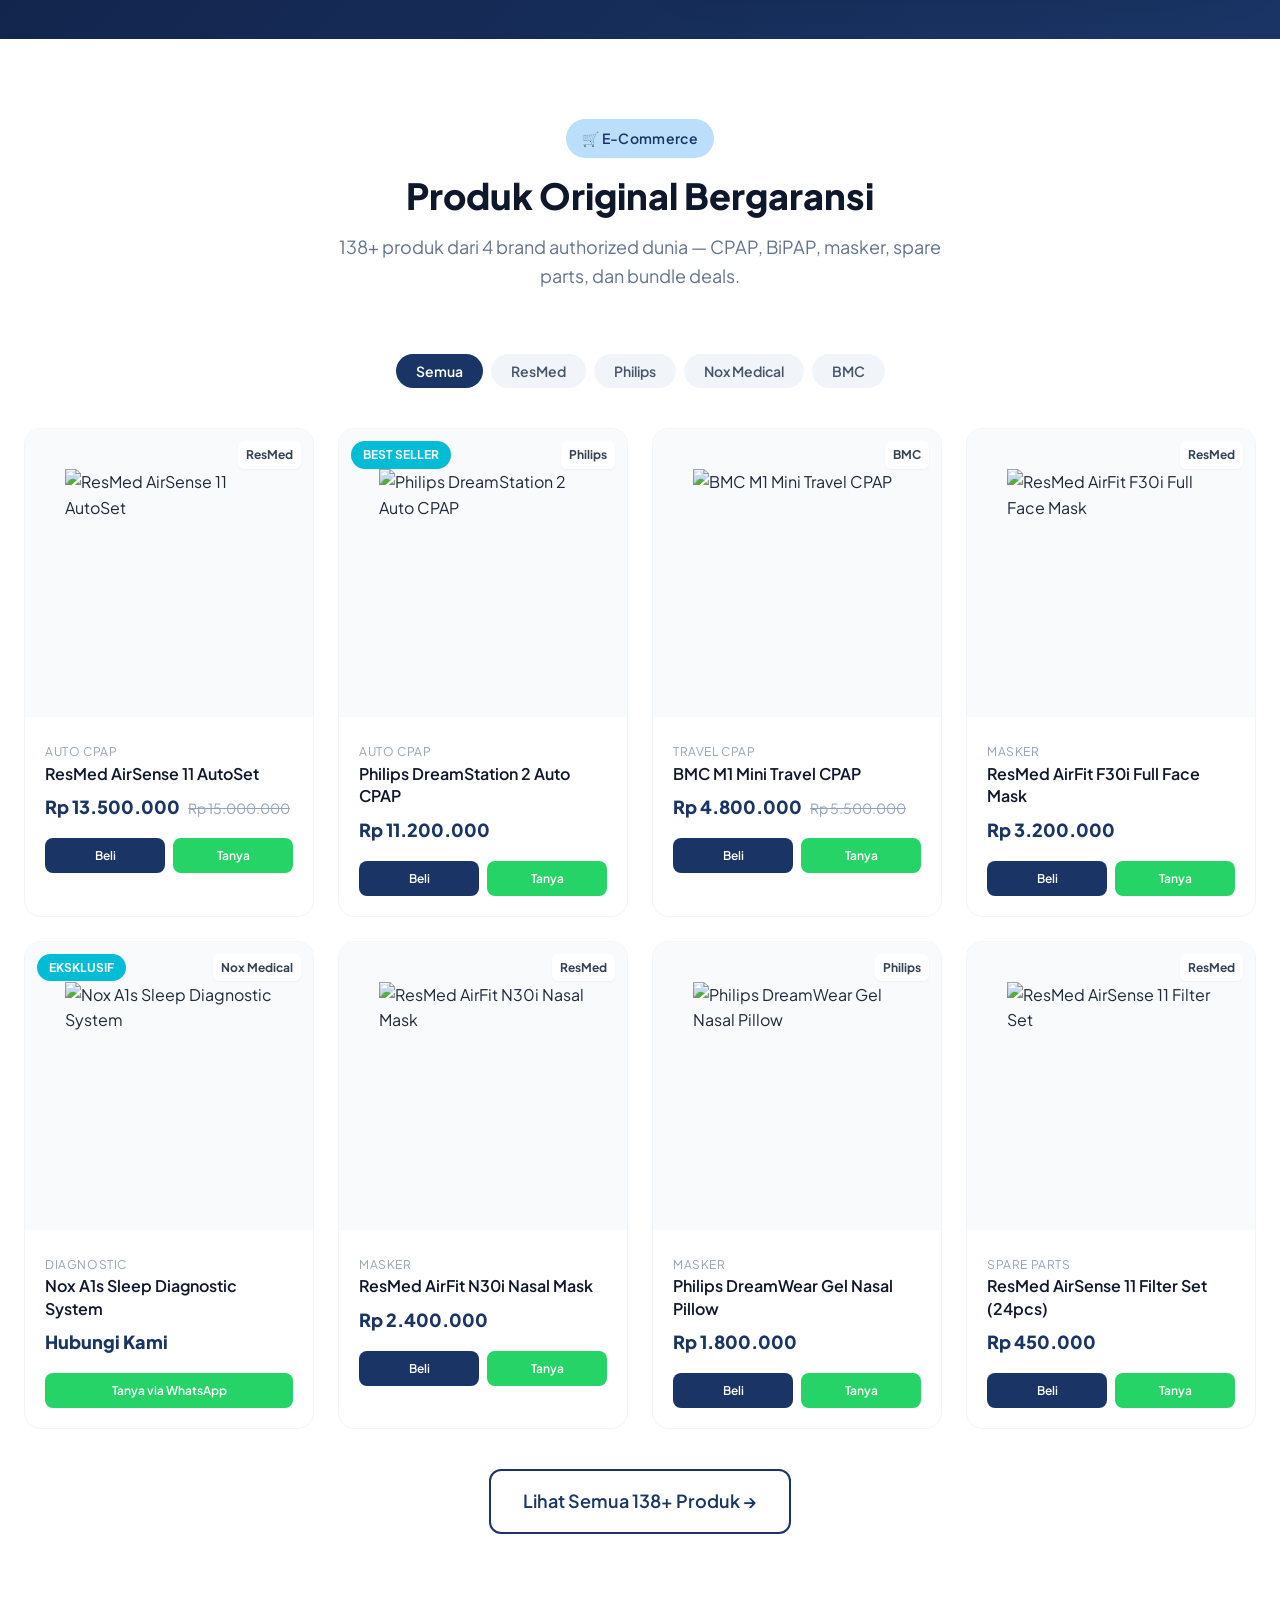
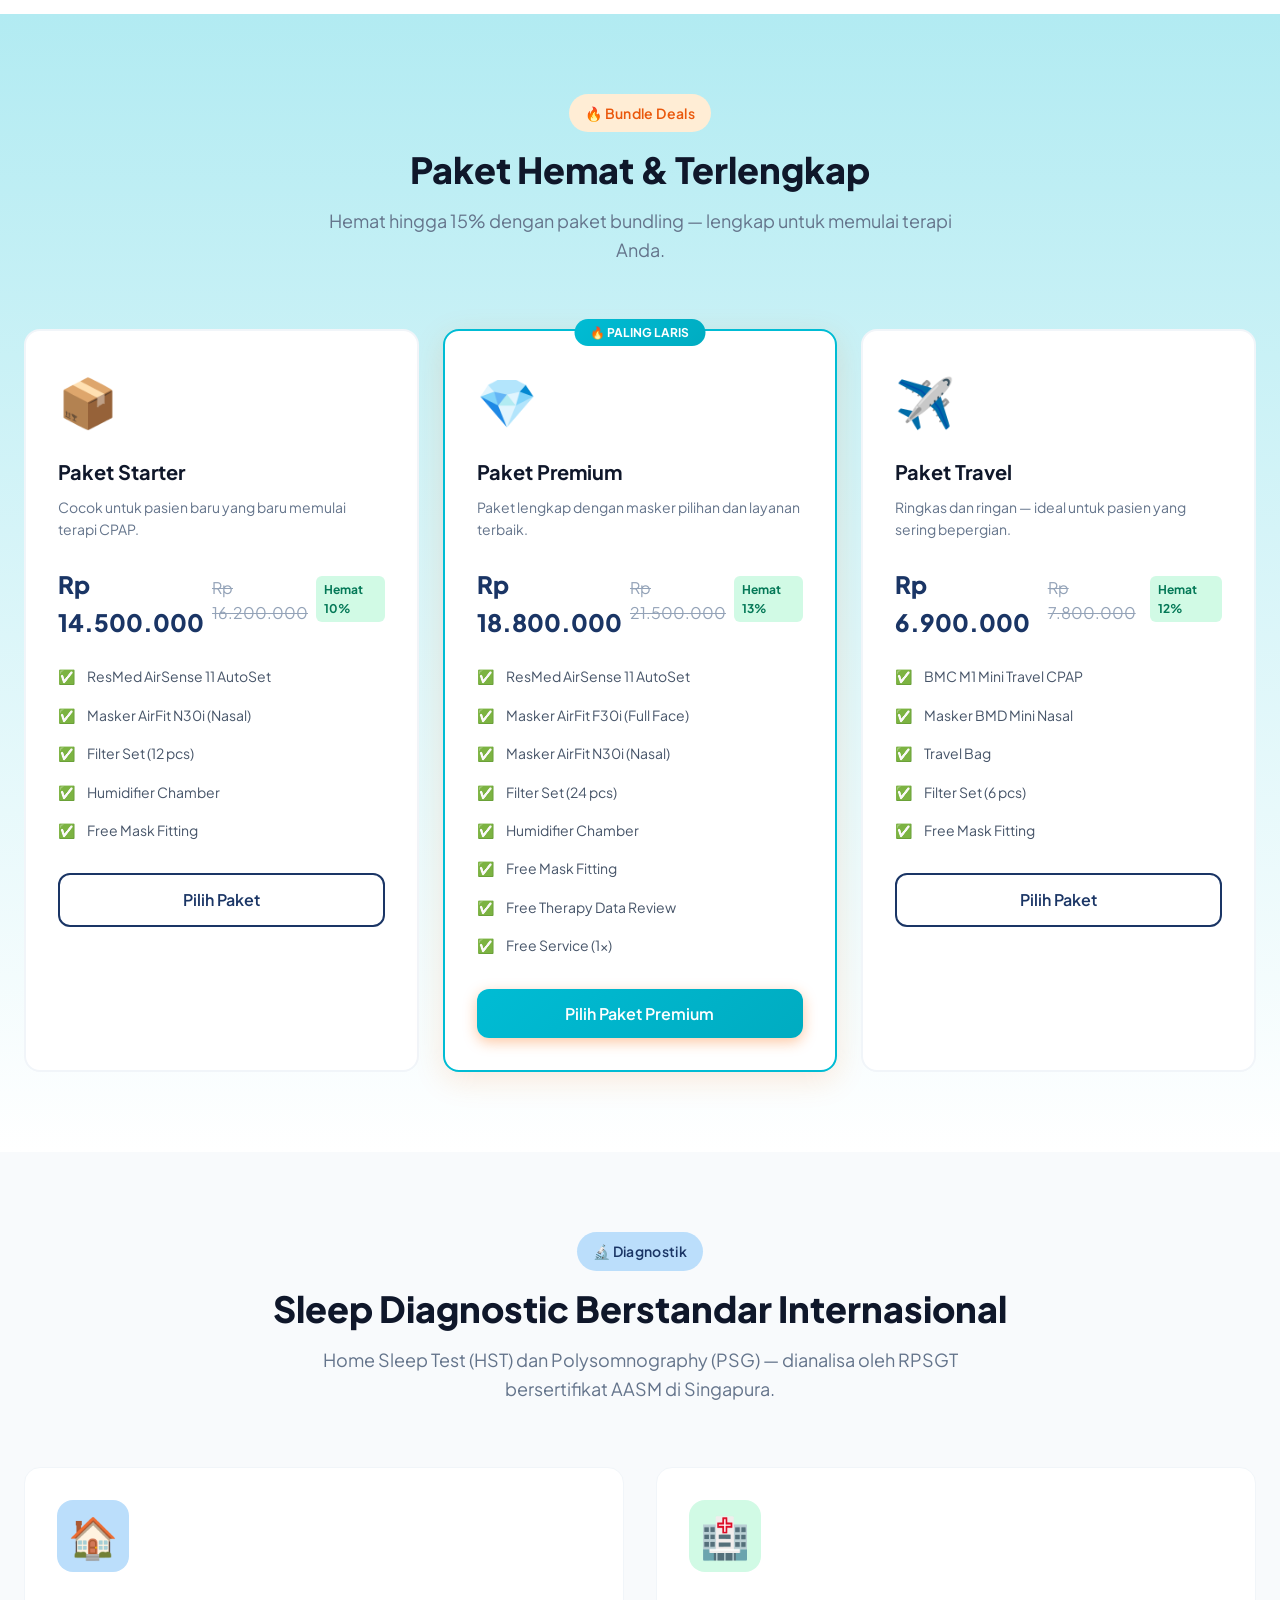
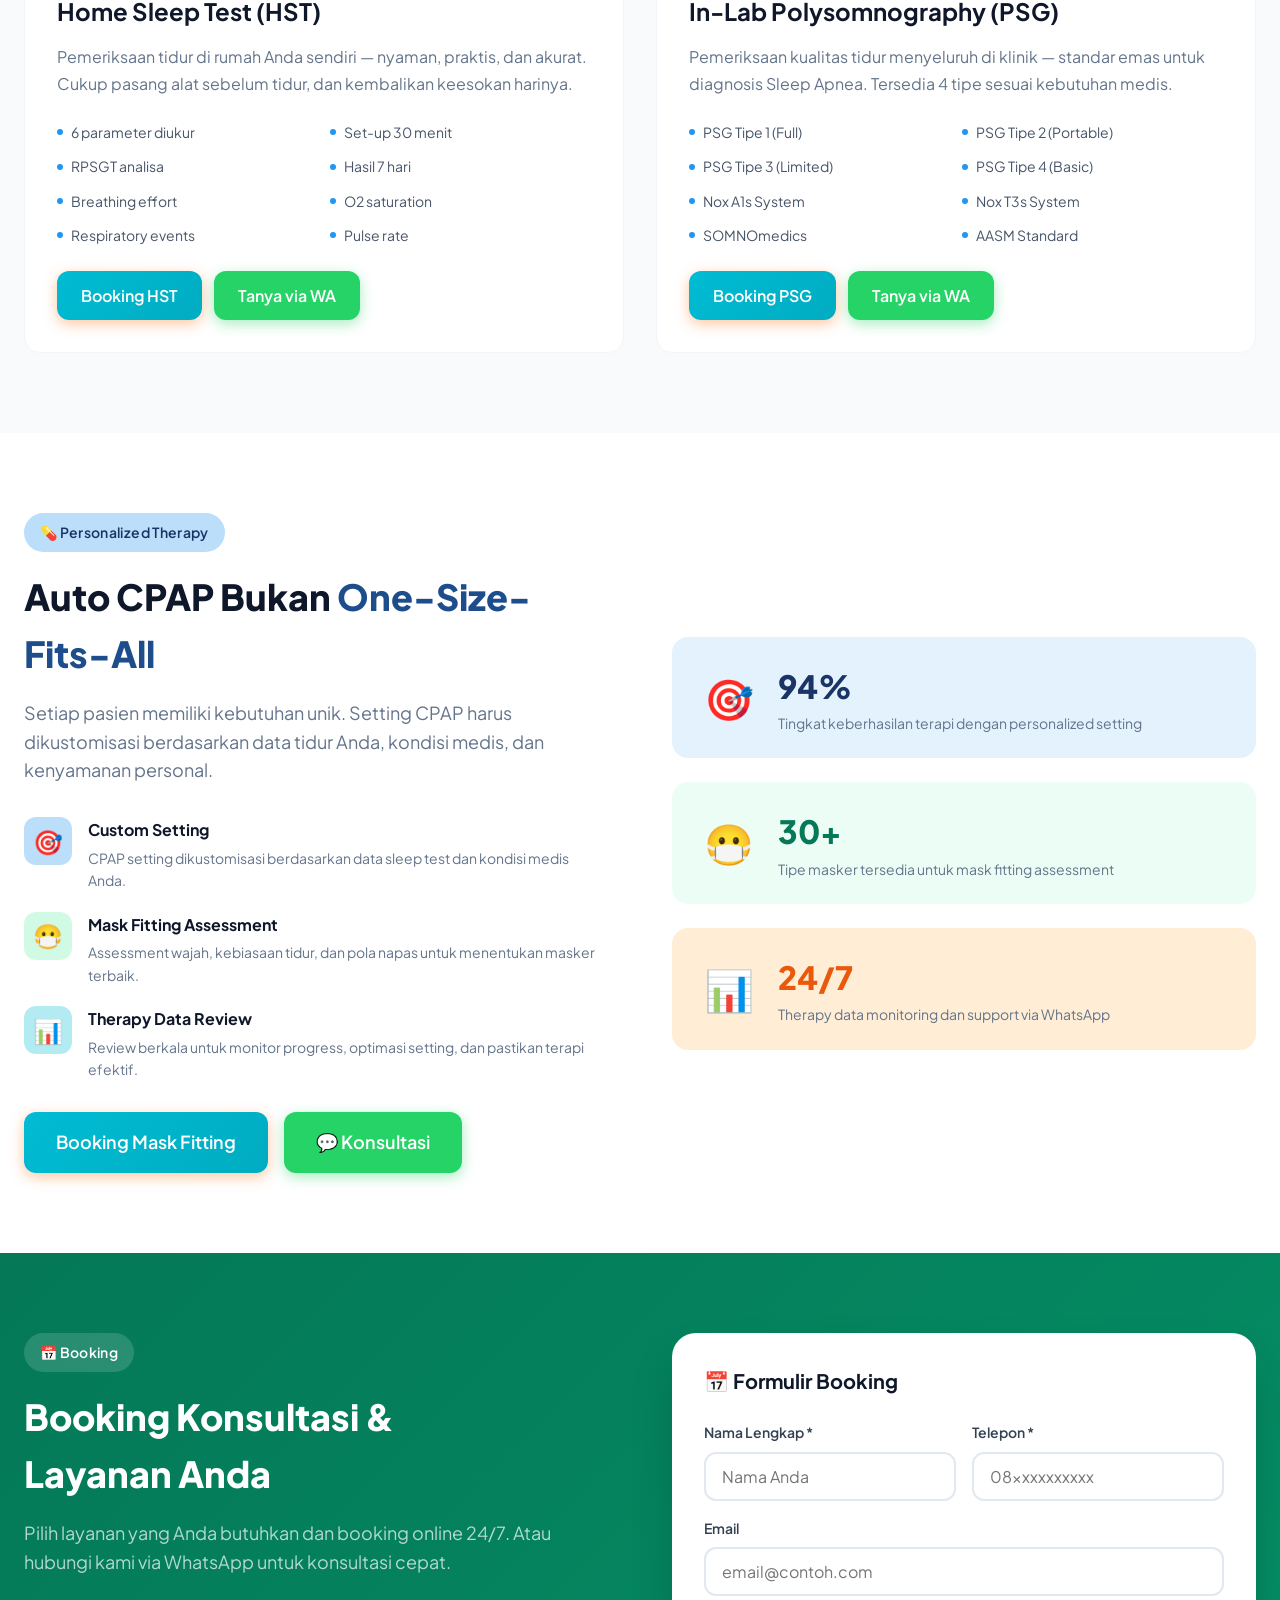
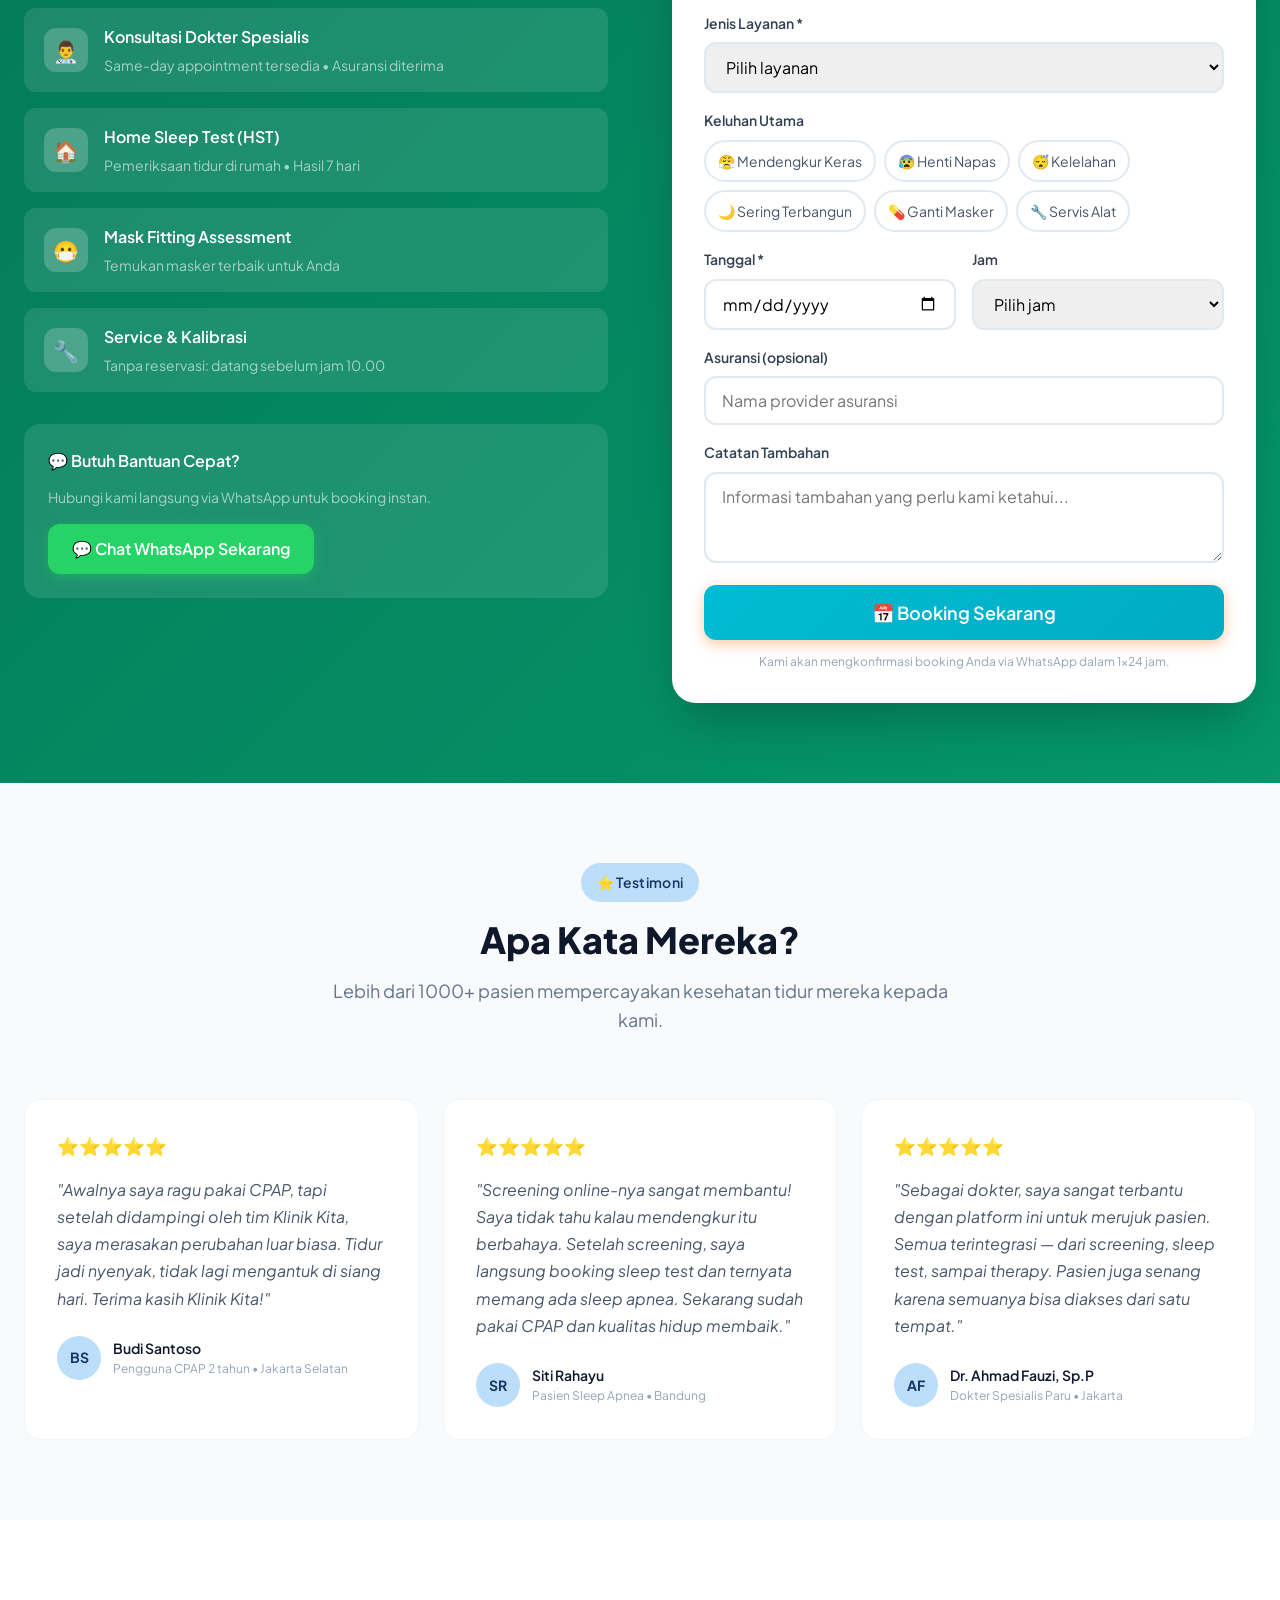
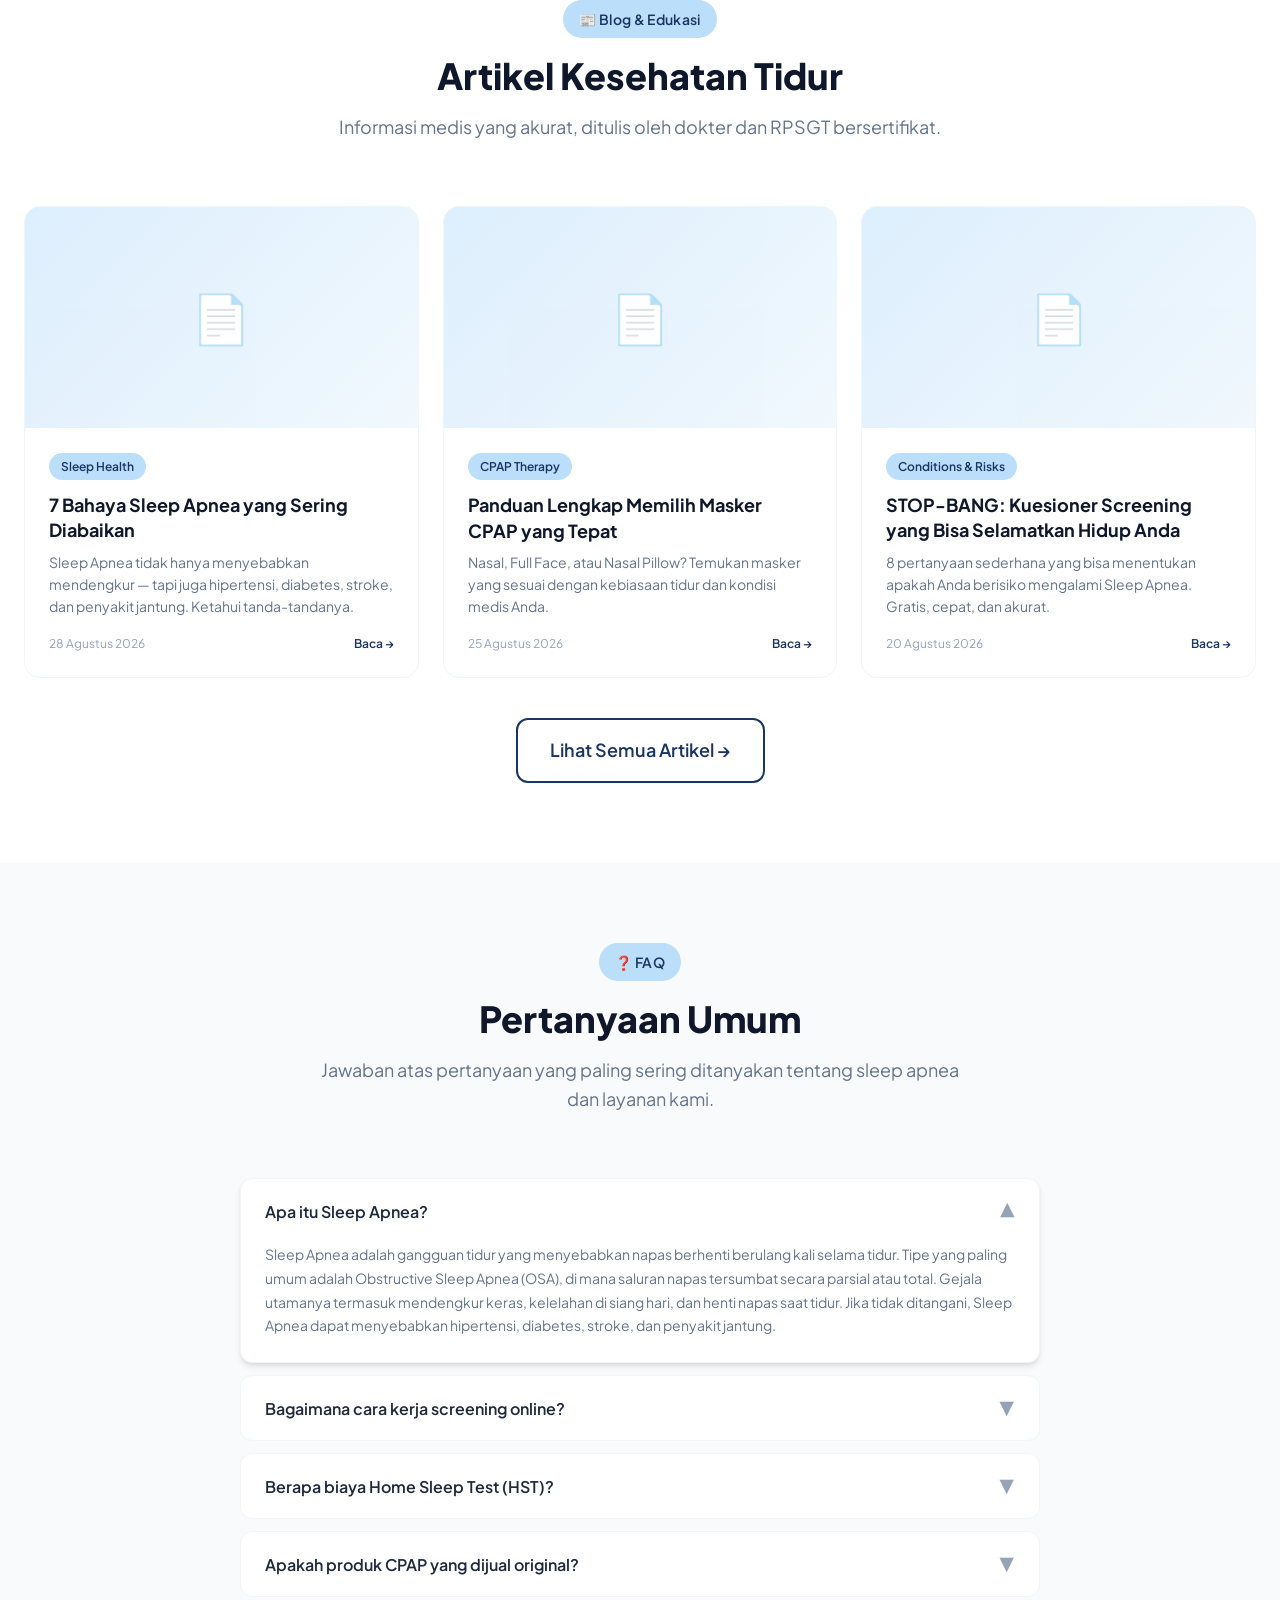
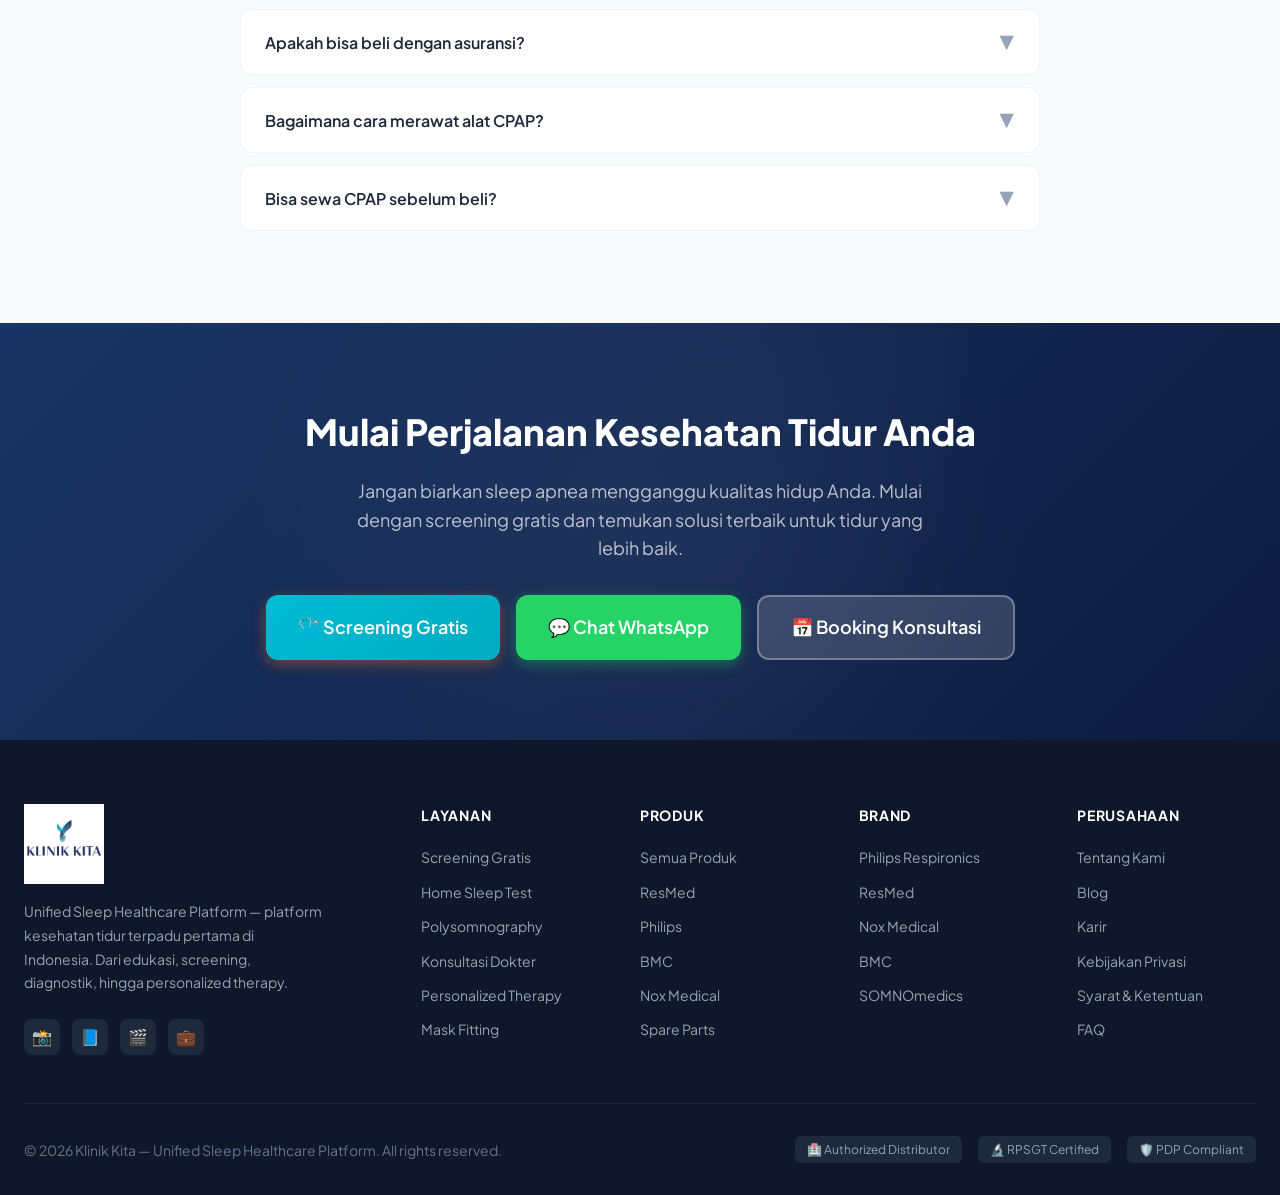
==== commit fa479cef: "style: Replace chat emoji with WhatsApp SVG icon on FAB Replace 💬 emoji with inline WhatsApp logo SV" ====
--- a/landingpage/index.html
+++ b/landingpage/index.html
@@ -1560,7 +1560,7 @@
        WHATSAPP FAB
        ============================================ -->
   <a href="https://wa.me/6281384626118?text=Halo%2C%20saya%20butuh%20informasi%20tentang%20kesehatan%20tidur" class="whatsapp-fab" target="_blank" rel="noopener" aria-label="Chat via WhatsApp">
-    💬
+    <svg viewBox="0 0 32 32" fill="white" width="32" height="32"><path d="M16.004 0h-.008C7.174 0 0 7.176 0 16c0 3.5 1.128 6.744 3.046 9.378L1.054 31.2l6.064-1.97A15.912 15.912 0 0 0 16.004 32C24.826 32 32 24.822 32 16S24.826 0 16.004 0zm9.326 22.608c-.39 1.094-1.932 2.004-3.166 2.27-.844.18-1.946.322-5.656-1.216-4.748-1.966-7.806-6.79-8.04-7.104-.226-.314-1.896-2.522-1.896-4.812s1.2-3.414 1.626-3.882c.39-.428.922-.604 1.226-.604.15 0 .282.008.402.014.414.018.62.042.89.686.334.804 1.14 2.782 1.238 2.984.098.202.196.486.06.78-.134.3-.252.438-.466.68-.214.242-.426.43-.64.694-.19.234-.396.486-.168.914.228.428 1.014 1.676 2.176 2.716 1.494 1.338 2.754 1.754 3.138 1.95.384.196.606.164.828-.098.228-.268.966-1.126 1.224-1.516.252-.39.51-.326.854-.196.346.128 2.188 1.034 2.564 1.224.378.19.628.286.722.446.094.156.094.908-.296 2.002z"/></svg>
     <span class="whatsapp-fab-tooltip">Chat via WhatsApp</span>
   </a>
 
--- a/landingpage/css/style.css
+++ b/landingpage/css/style.css
@@ -814,6 +814,7 @@
   border-radius: var(--radius-full);
   font-size: var(--font-size-sm);
   color: var(--gray-600);
+  margin-top: var(--space-10);
   margin-bottom: var(--space-6);
   box-shadow: var(--shadow-sm);
 }
@@ -2493,7 +2494,47 @@
   }
 
   .hero-visual {
-    display: none;
+    display: block;
+    order: -1;
+  }
+  .hero-illustration {
+    max-width: 360px;
+    overflow: visible;
+  }
+  .hero-center-circle {
+    width: 130px;
+    height: 130px;
+  }
+  .hero-logo {
+    width: 90px;
+    height: 90px;
+  }
+  .hero-card {
+    padding: 6px 10px;
+  }
+  .hero-card-1 {
+    top: 5%;
+    left: -15%;
+  }
+  .hero-card-2 {
+    top: 18%;
+    right: -18%;
+  }
+  .hero-card-3 {
+    bottom: 8%;
+    left: -12%;
+  }
+  .hero-card-icon {
+    width: 28px;
+    height: 28px;
+    font-size: 0.9rem;
+    margin-bottom: 2px;
+  }
+  .hero-card-title {
+    font-size: 0.7rem;
+  }
+  .hero-card-desc {
+    font-size: 0.6rem;
   }
 
   .services-grid {
@@ -2657,6 +2698,31 @@
 @media (max-width: 480px) {
   .products-grid {
     grid-template-columns: 1fr;
+  }
+
+  .hero-illustration {
+    max-width: 300px;
+    overflow: visible;
+  }
+  .hero-center-circle {
+    width: 110px;
+    height: 110px;
+  }
+  .hero-logo {
+    width: 80px;
+    height: 80px;
+  }
+  .hero-card-1 {
+    top: 3%;
+    left: -18%;
+  }
+  .hero-card-2 {
+    top: 15%;
+    right: -20%;
+  }
+  .hero-card-3 {
+    bottom: 5%;
+    left: -15%;
   }
 
   .hero-stats {
